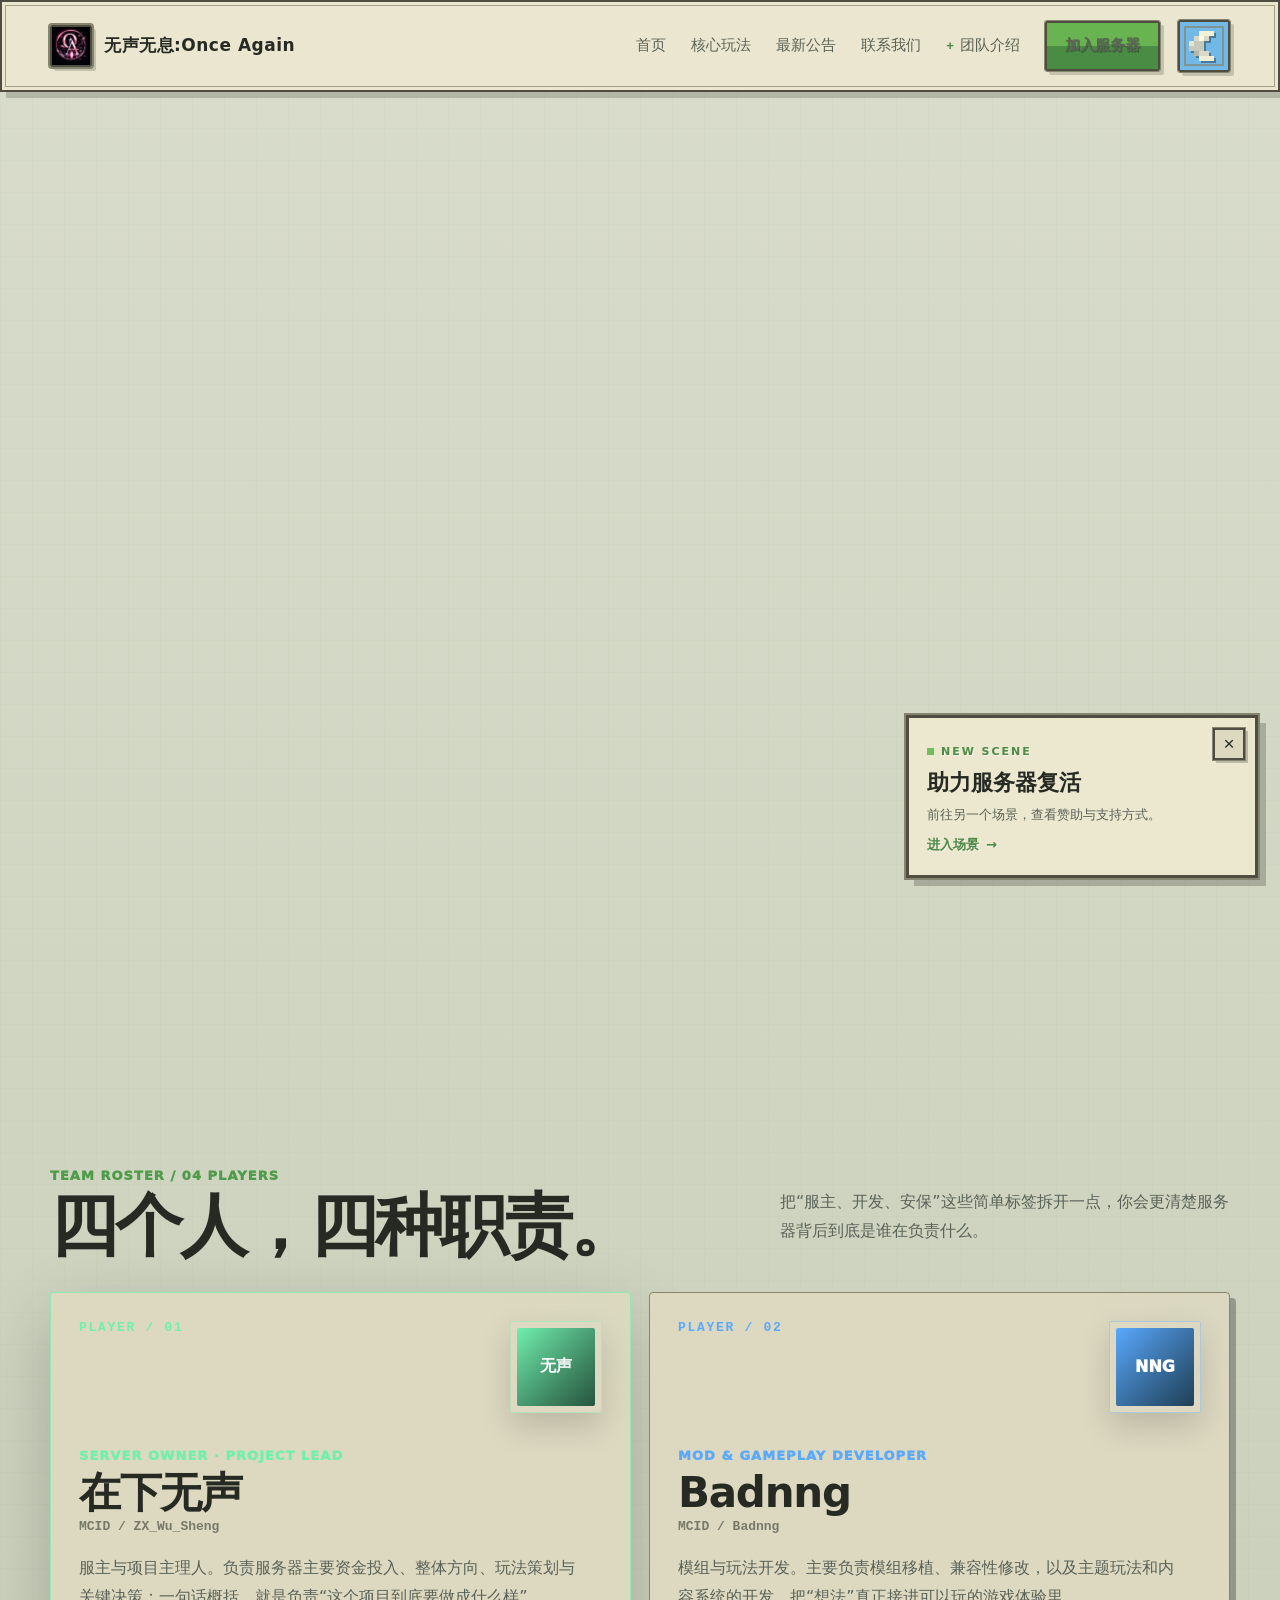
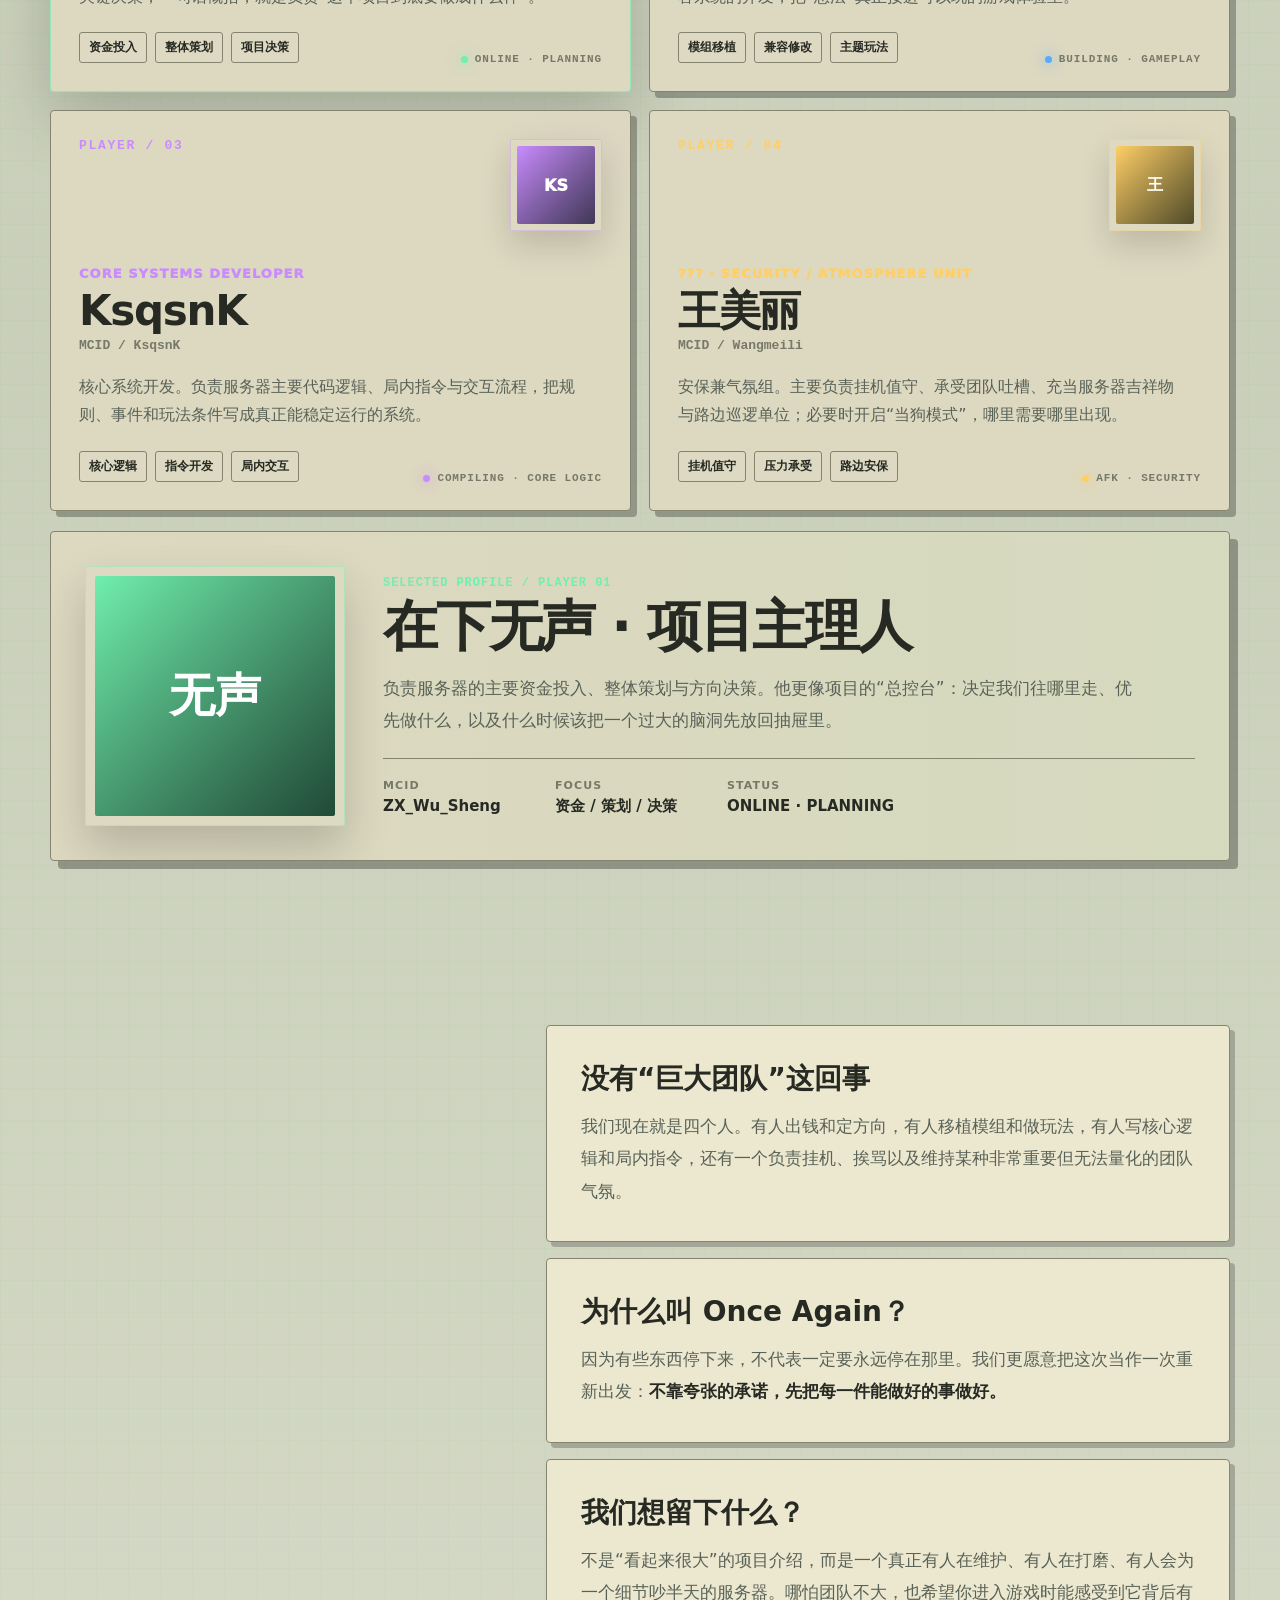
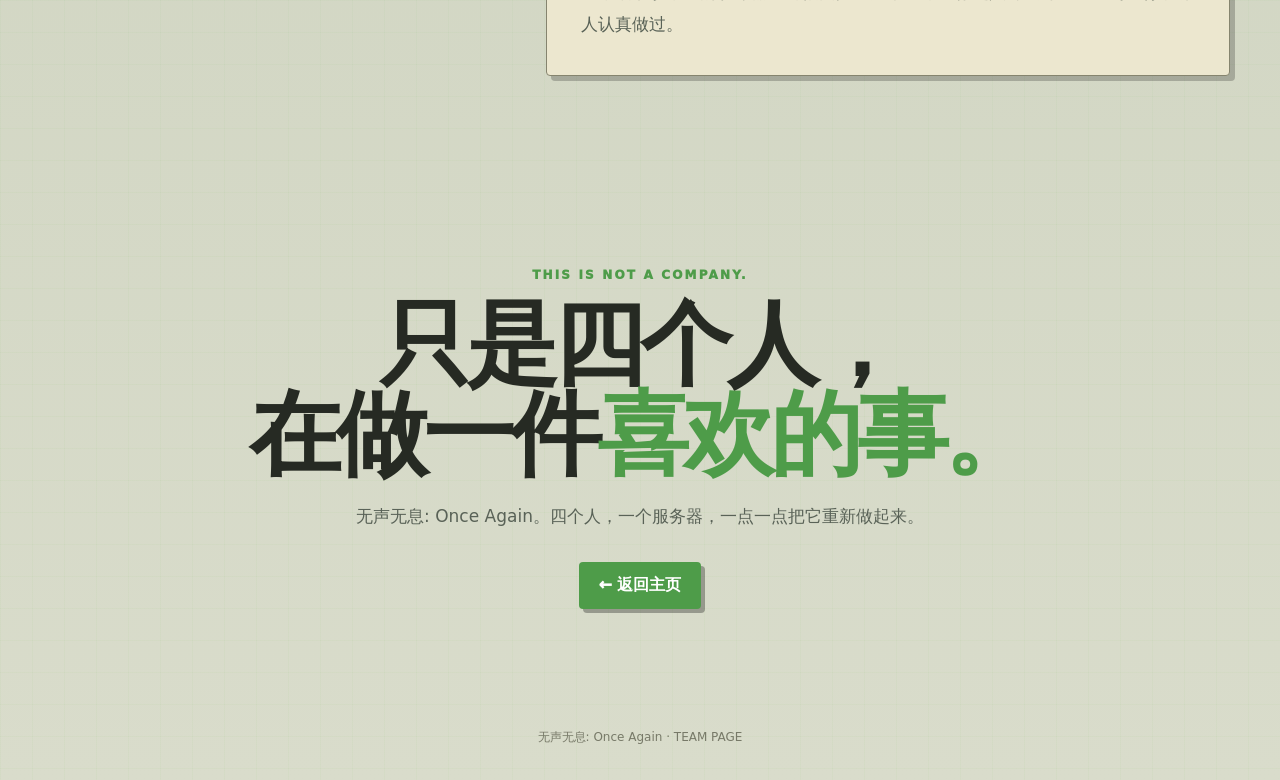
==== jieshao.html @ c3c996f0 "我去！网页2.0版本！ 我 我 五瓦我我我我我" ====
<!DOCTYPE html>
<html lang="zh-CN">
<head>
<meta charset="UTF-8">
<meta name="viewport" content="width=device-width, initial-scale=1.0">
<title>团队介绍｜无声无息:Once Again</title>
<meta name="description" content="无声无息:Once Again 团队介绍。四个人，一个服务器，再认真做一次。">
<script id="oa-theme-bootstrap">
(function () {
  try {
    const params = new URLSearchParams(location.search);
    const incoming = params.get('theme');
    const saved =
      localStorage.getItem('website-theme') ||
      localStorage.getItem('once-again-theme') ||
      localStorage.getItem('sponsor-theme');
    const preferred = window.matchMedia('(prefers-color-scheme: light)').matches ? 'light' : 'dark';
    const theme = (incoming === 'light' || incoming === 'dark') ? incoming : (saved || preferred);

    if (theme === 'light') document.documentElement.setAttribute('data-theme', 'light');
    else document.documentElement.removeAttribute('data-theme');

    if (theme === 'light' || theme === 'dark') {
      localStorage.setItem('once-again-theme', theme);
      localStorage.setItem('website-theme', theme);
      localStorage.setItem('sponsor-theme', theme);
    }
  } catch (e) {}
})();
</script>
<script id="oa-avatar-fallback">
(function(){
  const providers = [
    (id,size)=>`https://mc-heads.net/avatar/${id}/${size}`,
    (id,size)=>`https://crafthead.net/helm/${id}/${size}.png`,
    (id,size)=>`https://minotar.net/helm/${id}/${size}.png`,
    (id,size)=>`https://api.mcskin.me/head/${id}?size=${size}`,
    (id,size)=>`https://api.mcheads.org/head/${id}/${size}`,
    (id,size)=>`https://api.minecraftapi.net/v3/profile/${id}/avatar?size=${size}&overlay=true`,
    { type:'littleskin' }
  ];

  function sourceUrl(index, mcid, size){
    const provider = providers[index];
    return typeof provider === 'function' ? provider(encodeURIComponent(mcid), size) : '';
  }

  function loadLittleSkinHead(img, mcid, size, index){
    const skin = new Image();
    skin.crossOrigin = 'anonymous';
    skin.onload = function(){
      try{
        const canvas = document.createElement('canvas');
        canvas.width = size; canvas.height = size;
        const ctx = canvas.getContext('2d');
        ctx.imageSmoothingEnabled = false;
        const scale = skin.naturalWidth / 64;
        if(!scale || skin.naturalHeight < 32 * scale) throw new Error('Invalid skin size');
        ctx.drawImage(skin, 8*scale, 8*scale, 8*scale, 8*scale, 0, 0, size, size);
        ctx.drawImage(skin, 40*scale, 8*scale, 8*scale, 8*scale, 0, 0, size, size);
        img.onerror = function(){ next(img); };
        img.src = canvas.toDataURL('image/png');
      }catch(e){
        img.dataset.avatarSource = String(index);
        next(img);
      }
    };
    skin.onerror = function(){
      img.dataset.avatarSource = String(index);
      next(img);
    };
    skin.src = `https://littleskin.cn/skin/${encodeURIComponent(mcid)}.png`;
  }

  function start(img, mcid, size){
    if(!img || !mcid) return;
    img.dataset.mcid = mcid;
    img.dataset.avatarSize = String(size || 160);
    img.dataset.avatarSource = '0';
    img.style.display = 'block';
    img.src = sourceUrl(0, mcid, size || 160);
  }

  function next(img){
    if(!img) return;
    const mcid = img.dataset.mcid;
    const size = Number(img.dataset.avatarSize || 160);
    let index = Number(img.dataset.avatarSource || 0) + 1;
    if(!mcid || index >= providers.length){
      img.onerror = null;
      img.style.display = 'none';
      return;
    }
    img.dataset.avatarSource = String(index);
    const provider = providers[index];
    if(provider && provider.type === 'littleskin'){
      loadLittleSkinHead(img, mcid, size, index);
      return;
    }
    img.src = sourceUrl(index, mcid, size);
  }

  window.OAAvatarFallback = { start, next };
})();
</script>
<style>
:root{
  color-scheme:dark;
  --bg:#050908;
  --bg2:#09120f;
  --panel:rgba(13,28,23,.78);
  --panel-strong:rgba(12,27,22,.94);
  --panel-soft:rgba(255,255,255,.035);
  --text:#f5fff9;
  --muted:#a8bbb1;
  --soft:#748a7d;
  --line:rgba(255,255,255,.075);
  --primary:#70efad;
  --primary2:#32bd79;
  --accent:#ffd166;
  --shadow:0 26px 80px rgba(0,0,0,.34);
  --control:rgba(8,19,15,.72);
  --grid:rgba(112,239,173,.035);
}
html[data-theme="light"]{
  color-scheme:light;
  --bg:#f4f8f5;
  --bg2:#eaf2ed;
  --panel:rgba(255,255,255,.78);
  --panel-strong:rgba(255,255,255,.95);
  --panel-soft:rgba(19,75,43,.035);
  --text:#13241b;
  --muted:#5e7066;
  --soft:#86968d;
  --line:rgba(12,55,31,.10);
  --primary:#1ea464;
  --primary2:#137345;
  --accent:#b97700;
  --shadow:0 24px 70px rgba(33,73,48,.12);
  --control:rgba(255,255,255,.80);
  --grid:rgba(30,164,100,.045);
}
*{box-sizing:border-box}
html{background:var(--bg);scroll-behavior:smooth}
body{
  margin:0;min-height:100vh;color:var(--text);
  font-family:"Microsoft YaHei","PingFang SC",system-ui,-apple-system,BlinkMacSystemFont,"Segoe UI",sans-serif;
  background:
    radial-gradient(circle at 13% 8%,rgba(50,189,121,.16),transparent 27%),
    radial-gradient(circle at 86% 31%,rgba(112,239,173,.10),transparent 28%),
    linear-gradient(180deg,var(--bg),var(--bg2) 48%,var(--bg));
  overflow-x:hidden;
  transition:background .55s ease,color .35s ease;
}
html[data-theme="light"] body{
  background:
    radial-gradient(circle at 13% 8%,rgba(30,164,100,.11),transparent 27%),
    radial-gradient(circle at 86% 31%,rgba(255,209,102,.11),transparent 28%),
    linear-gradient(180deg,var(--bg),var(--bg2) 48%,var(--bg));
}
body::before{
  content:"";position:fixed;inset:0;pointer-events:none;z-index:-3;
  background-image:linear-gradient(var(--grid) 1px,transparent 1px),linear-gradient(90deg,var(--grid) 1px,transparent 1px);
  background-size:52px 52px;
  mask-image:linear-gradient(#000,transparent 92%);
}
a{color:inherit;text-decoration:none}
button{font:inherit}
::selection{background:rgba(112,239,173,.26)}
.container{width:min(1180px,calc(100% - 40px));margin:auto}

/* 顶部控制 */
.page-controls{
  position:fixed;top:18px;left:18px;right:18px;z-index:1000;
  display:flex;justify-content:space-between;align-items:center;pointer-events:none;
}
.control-btn{
  pointer-events:auto;min-height:48px;border:1px solid var(--line);background:var(--control);color:var(--text);
  backdrop-filter:blur(18px);-webkit-backdrop-filter:blur(18px);
  box-shadow:0 12px 34px rgba(0,0,0,.16);cursor:pointer;
  display:inline-flex;align-items:center;justify-content:center;gap:10px;
  padding:0 17px;border-radius:15px;font-weight:850;
  transition:transform .28s cubic-bezier(.2,.8,.2,1),border-color .3s,background .3s,box-shadow .3s;
}
.control-btn:hover{transform:translateY(-3px);border-color:color-mix(in srgb,var(--primary) 52%,transparent);box-shadow:0 15px 38px rgba(0,0,0,.20)}
.control-btn:active{transform:scale(.95)}
.theme-btn{width:48px;padding:0;border-radius:50%;position:relative;overflow:hidden}
.theme-btn .sun,.theme-btn .moon{position:absolute;font-size:22px;line-height:1;transition:opacity .3s ease,transform .45s cubic-bezier(.2,.8,.2,1)}
.theme-btn .sun{color:var(--oa-control-accent);opacity:1;transform:scale(1) rotate(0);text-shadow:0 0 14px color-mix(in srgb,var(--oa-control-accent) 45%,transparent)}
.theme-btn .moon{color:var(--oa-control-accent);opacity:0;transform:scale(.5) rotate(-90deg);text-shadow:none}
html[data-theme="light"] .theme-btn .sun{opacity:0;transform:scale(.5) rotate(90deg)}
html[data-theme="light"] .theme-btn .moon{opacity:1;transform:scale(1) rotate(0)}

/* 轻量粒子 */
.particles{position:fixed;inset:0;z-index:-2;pointer-events:none;overflow:hidden}
.particle{position:absolute;width:5px;height:5px;border-radius:50%;background:var(--primary);opacity:.22;box-shadow:0 0 18px color-mix(in srgb,var(--primary) 55%,transparent);animation:floatParticle var(--d) ease-in-out infinite alternate;will-change:transform}
@keyframes floatParticle{to{transform:translate3d(var(--x),var(--y),0)}}

/* Hero */
.hero{min-height:92vh;display:flex;align-items:center;padding:132px 0 78px;position:relative}
.hero-grid{display:grid;grid-template-columns:1.13fr .87fr;gap:72px;align-items:center}
.eyebrow{display:inline-flex;align-items:center;gap:10px;color:var(--primary);font-weight:950;letter-spacing:.17em;font-size:13px;text-transform:uppercase}
.eyebrow::before{content:"";width:34px;height:2px;background:var(--primary);box-shadow:0 0 12px rgba(112,239,173,.42)}
.hero h1{margin:18px 0 22px;font-size:clamp(48px,7.4vw,98px);line-height:.98;letter-spacing:-.055em;font-weight:950}
.hero h1 span{display:block;color:var(--primary)}
.hero-copy{max-width:700px;color:var(--muted);font-size:clamp(16px,1.8vw,20px);line-height:1.95}
.hero-copy strong{color:var(--text)}
.hero-metrics{display:flex;flex-wrap:wrap;gap:13px;margin-top:32px}
.metric{min-width:140px;padding:15px 17px;border:1px solid var(--line);border-radius:17px;background:var(--panel-soft);backdrop-filter:blur(10px)}
.metric b{display:block;font-size:26px;line-height:1;color:var(--text)}
.metric span{display:block;margin-top:7px;color:var(--soft);font-size:12px;font-weight:900;letter-spacing:.11em}

.team-orbit{position:relative;aspect-ratio:1/1;max-width:480px;margin:auto;display:grid;place-items:center;isolation:isolate}
.team-orbit::before,.team-orbit::after{content:"";position:absolute;border:1px solid var(--line);border-radius:50%;pointer-events:none}
.team-orbit::before{inset:8%;animation:spin 26s linear infinite}
.team-orbit::after{inset:23%;border-style:dashed;animation:spinReverse 20s linear infinite}
.orbit-glow{position:absolute;inset:25%;border-radius:50%;background:radial-gradient(circle,rgba(112,239,173,.22),transparent 68%);filter:blur(5px);animation:orbitGlowPulse 3.6s ease-in-out infinite;pointer-events:none}
.core{width:134px;height:134px;border-radius:31px;display:grid;place-items:center;text-align:center;background:var(--panel-strong);border:1px solid rgba(112,239,173,.34);box-shadow:var(--shadow),inset 0 0 34px rgba(112,239,173,.08),0 0 30px rgba(112,239,173,.10);z-index:2;transform:rotate(-4deg);transition:transform .65s cubic-bezier(.18,.9,.22,1),box-shadow .45s ease}
.core strong{display:block;color:var(--primary);font-size:25px;line-height:1.05;white-space:nowrap}
.core span{display:block;margin-top:9px;color:#ff69b4;font-size:12px;font-weight:950;letter-spacing:.13em;text-shadow:0 0 14px rgba(255,105,180,.30)}
.orbit-person{--tx:0px;--ty:0px;--rot:0deg;--delay:0s;position:absolute;left:50%;top:50%;width:88px;height:88px;border-radius:24px;background:var(--panel-strong);border:1px solid color-mix(in srgb,var(--person) 42%,var(--line));box-shadow:0 12px 35px rgba(0,0,0,.20),0 0 14px color-mix(in srgb,var(--person) 24%,transparent);padding:7px;z-index:3;cursor:pointer;transform:translate(-50%,-50%) translate(var(--tx),var(--ty)) rotate(var(--rot)) scale(.96);transition:transform 1.08s cubic-bezier(.16,.84,.22,1),border-color .35s ease,box-shadow .35s ease,filter .35s ease;will-change:transform;touch-action:manipulation}
.orbit-person::before{content:"";position:absolute;inset:-18px;border-radius:38px;background:transparent;z-index:0}
.orbit-person::after{content:"";position:absolute;inset:-7px;border-radius:29px;border:2px solid color-mix(in srgb,var(--person) 72%,transparent);box-shadow:0 0 18px color-mix(in srgb,var(--person) 70%,transparent),0 0 38px color-mix(in srgb,var(--person) 38%,transparent);opacity:.22;transition:opacity .35s ease,transform .45s ease;pointer-events:none}
.orbit-person:hover,.orbit-person:focus-visible{border-color:var(--person);box-shadow:0 16px 42px rgba(0,0,0,.25),0 0 24px color-mix(in srgb,var(--person) 72%,transparent),0 0 54px color-mix(in srgb,var(--person) 42%,transparent);filter:saturate(1.18);outline:none}
.orbit-person:hover::after,.orbit-person:focus-visible::after{opacity:.9;transform:scale(1.08)}
.orbit-person img{width:100%;height:100%;object-fit:cover;border-radius:18px;image-rendering:pixelated;position:relative;z-index:2}
.orbit-person .avatar-fallback{position:absolute;inset:7px;border-radius:18px;display:grid;place-items:center;background:linear-gradient(135deg,var(--person),color-mix(in srgb,var(--person) 34%,#07130f));color:#fff;font-weight:950;font-size:20px;z-index:1}
.op1{--person:#70efad;--tx:-42px;--ty:-35px;--rot:-8deg;--delay:-.2s}.op2{--person:#59a9ff;--tx:42px;--ty:-34px;--rot:7deg;--delay:-.9s}.op3{--person:#c98cff;--tx:40px;--ty:38px;--rot:8deg;--delay:-1.6s}.op4{--person:#ffcf66;--tx:-40px;--ty:38px;--rot:-7deg;--delay:-2.3s}
.team-orbit.is-expanded .op1{--tx:-142px;--ty:-126px;--rot:-10deg}
.team-orbit.is-expanded .op2{--tx:142px;--ty:-112px;--rot:9deg}
.team-orbit.is-expanded .op3{--tx:132px;--ty:126px;--rot:10deg}
.team-orbit.is-expanded .op4{--tx:-138px;--ty:118px;--rot:-9deg}
.team-orbit.is-expanded .core{transform:rotate(0deg) scale(1.06);box-shadow:var(--shadow),inset 0 0 38px rgba(112,239,173,.10),0 0 40px rgba(112,239,173,.18)}
.team-orbit.is-floating .orbit-person{animation:orbitMemberFloat 3.25s ease-in-out var(--delay) infinite}
.team-orbit.is-expanded .orbit-person:hover,.team-orbit.is-expanded .orbit-person:focus-visible{animation-play-state:paused;transform:translate(-50%,-50%) translate(var(--tx),var(--ty)) rotate(var(--rot)) scale(1.10)}
@keyframes orbitMemberFloat{0%,100%{transform:translate(-50%,-50%) translate(var(--tx),var(--ty)) rotate(var(--rot)) scale(1)}50%{transform:translate(-50%,-50%) translate(var(--tx),calc(var(--ty) - 11px)) rotate(calc(var(--rot) * -0.55)) scale(1.045)}}
@keyframes orbitGlowPulse{0%,100%{transform:scale(.92);opacity:.55}50%{transform:scale(1.18);opacity:1}}
@keyframes spin{to{transform:rotate(360deg)}}
@keyframes spinReverse{to{transform:rotate(-360deg)}}

/* Section */
.section{padding:82px 0}
.section-head{display:flex;justify-content:space-between;align-items:end;gap:28px;margin-bottom:30px}
.kicker{color:var(--primary);font-size:13px;letter-spacing:.15em;font-weight:950}
.section h2{margin:8px 0 0;font-size:clamp(36px,5.8vw,68px);line-height:1.04;letter-spacing:-.045em}
.section-desc{max-width:450px;color:var(--muted);line-height:1.8}

.team-grid{display:grid;grid-template-columns:repeat(2,minmax(0,1fr));gap:18px}
.member-card{
  --member:#70efad;position:relative;overflow:hidden;min-height:350px;padding:28px;border:1px solid var(--line);border-radius:28px;
  background:linear-gradient(145deg,color-mix(in srgb,var(--member) 7%,var(--panel)),var(--panel));box-shadow:0 14px 46px rgba(0,0,0,.13);
  cursor:pointer;isolation:isolate;transition:transform .38s cubic-bezier(.2,.8,.2,1),border-color .35s,box-shadow .35s,background .35s;
}
.member-card::before{content:"";position:absolute;width:220px;height:220px;right:-70px;top:-75px;border-radius:50%;background:radial-gradient(circle,color-mix(in srgb,var(--member) 22%,transparent),transparent 69%);z-index:-1;transition:transform .5s ease}
.member-card:hover{transform:translateY(-7px);border-color:color-mix(in srgb,var(--member) 45%,transparent);box-shadow:0 24px 68px rgba(0,0,0,.20)}
.member-card:hover::before{transform:scale(1.18)}
.member-card.active{border-color:color-mix(in srgb,var(--member) 65%,transparent);box-shadow:0 0 0 1px color-mix(in srgb,var(--member) 15%,transparent),0 25px 70px rgba(0,0,0,.20)}
.member-card.badnng{--member:#59a9ff}.member-card.ksq{--member:#c98cff}.member-card.wang{--member:#ffcf66}
.card-top{display:flex;justify-content:space-between;gap:20px;align-items:flex-start}
.member-number{font:900 13px/1 ui-monospace,SFMono-Regular,Consolas,monospace;color:var(--member);letter-spacing:.13em}
.head-wrap{width:92px;height:92px;border-radius:24px;padding:6px;border:1px solid color-mix(in srgb,var(--member) 35%,transparent);background:rgba(255,255,255,.035);position:relative;box-shadow:0 14px 32px rgba(0,0,0,.15)}
.head-wrap img{width:100%;height:100%;object-fit:cover;border-radius:18px;image-rendering:pixelated;position:relative;z-index:2}
.head-fallback{position:absolute;inset:6px;border-radius:18px;display:grid;place-items:center;background:linear-gradient(135deg,var(--member),color-mix(in srgb,var(--member) 30%,#07130f));color:#fff;font-weight:950}
.member-role{margin-top:35px;color:var(--member);font-size:13px;font-weight:950;letter-spacing:.13em;text-transform:uppercase}
.member-name{margin:7px 0 3px;font-size:clamp(28px,4vw,42px);line-height:1.1;letter-spacing:-.03em}
.mcid{font:750 13px/1.3 ui-monospace,SFMono-Regular,Consolas,monospace;color:var(--soft)}
.member-desc{margin:18px 0 0;color:var(--muted);line-height:1.8;max-width:510px}
.tags{display:flex;flex-wrap:wrap;gap:8px;margin-top:21px}
.tag{padding:7px 10px;border-radius:999px;border:1px solid var(--line);background:rgba(255,255,255,.025);color:var(--text);font-size:12px;font-weight:800}
.status{position:absolute;right:28px;bottom:26px;display:flex;align-items:center;gap:7px;color:var(--soft);font:800 11px/1 ui-monospace,SFMono-Regular,Consolas,monospace;letter-spacing:.08em}
.status::before{content:"";width:7px;height:7px;border-radius:50%;background:var(--member);box-shadow:0 0 14px var(--member)}

/* 选中档案 */
.profile-panel{margin-top:20px;border:1px solid var(--line);border-radius:30px;background:var(--panel-strong);box-shadow:var(--shadow);overflow:hidden;position:relative}
.profile-panel::before{content:"";position:absolute;inset:0;background:radial-gradient(circle at 80% 15%,color-mix(in srgb,var(--profile) 11%,transparent),transparent 34%);pointer-events:none}
.profile-inner{display:grid;grid-template-columns:260px 1fr;gap:38px;align-items:center;padding:34px;position:relative}
.profile-avatar{aspect-ratio:1;border-radius:28px;padding:9px;background:rgba(255,255,255,.04);border:1px solid color-mix(in srgb,var(--profile) 38%,transparent);box-shadow:0 22px 45px rgba(0,0,0,.18);position:relative}
.profile-avatar img{width:100%;height:100%;object-fit:cover;border-radius:21px;image-rendering:pixelated;position:relative;z-index:2}
.profile-avatar-fallback{position:absolute;inset:9px;border-radius:21px;display:grid;place-items:center;background:linear-gradient(135deg,var(--profile),color-mix(in srgb,var(--profile) 25%,#07130f));font-size:46px;color:#fff;font-weight:950}
.profile-label{color:var(--profile);font:900 12px/1 ui-monospace,SFMono-Regular,Consolas,monospace;letter-spacing:.15em}
.profile-title{font-size:clamp(31px,4.6vw,55px);line-height:1.04;margin:9px 0 12px;letter-spacing:-.04em}
.profile-text{color:var(--muted);font-size:17px;line-height:1.9;max-width:760px}
.profile-bottom{display:flex;flex-wrap:wrap;gap:12px 22px;margin-top:21px;padding-top:20px;border-top:1px solid var(--line)}
.profile-stat{min-width:150px}.profile-stat small{display:block;color:var(--soft);font-size:11px;font-weight:900;letter-spacing:.1em}.profile-stat b{display:block;margin-top:5px;font-size:15px}

/* Story */
.story-wrap{display:grid;grid-template-columns:.8fr 1.2fr;gap:40px;align-items:start}
.story-index{position:sticky;top:110px;padding:28px;border:1px solid var(--line);border-radius:26px;background:var(--panel);backdrop-filter:blur(12px)}
.story-index .big{font-size:clamp(62px,9vw,112px);font-weight:950;color:var(--primary);line-height:.85;letter-spacing:-.07em}
.story-index p{margin:18px 0 0;color:var(--muted);line-height:1.8}
.story-card{padding:34px;border:1px solid var(--line);border-radius:28px;background:var(--panel);box-shadow:0 16px 44px rgba(0,0,0,.10)}
.story-card + .story-card{margin-top:16px}
.story-card h3{margin:0 0 12px;font-size:28px}.story-card p{margin:0;color:var(--muted);line-height:1.9;font-size:17px}
.story-card strong{color:var(--text)}

.finale{text-align:center;padding:110px 0 120px}
.finale .micro{color:var(--primary);font-weight:950;letter-spacing:.18em;font-size:12px}
.finale h2{margin:18px auto 20px;max-width:900px;font-size:clamp(43px,7.3vw,92px);line-height:.98;letter-spacing:-.055em}
.finale h2 span{color:var(--primary)}
.finale p{max-width:650px;margin:auto;color:var(--muted);font-size:17px;line-height:1.9}
.return-home{display:inline-flex;margin-top:30px;align-items:center;gap:10px;padding:13px 20px;border-radius:14px;background:var(--primary);color:#05130c;font-weight:950;box-shadow:0 14px 32px rgba(40,180,110,.20);transition:transform .3s ease,box-shadow .3s ease}
html[data-theme="light"] .return-home{color:#fff}
.return-home:hover{transform:translateY(-4px);box-shadow:0 19px 38px rgba(40,180,110,.28)}
footer{padding:0 0 34px;text-align:center;color:var(--soft);font-size:12px}

.reveal{opacity:0;transform:translateY(24px);transition:opacity .7s ease,transform .8s cubic-bezier(.2,.8,.2,1)}
.reveal.show{opacity:1;transform:none}

@media(max-width:930px){
  .hero{min-height:auto}.hero-grid{grid-template-columns:1fr;gap:52px}.team-orbit{width:min(470px,86vw)}
  .section-head{align-items:flex-start;flex-direction:column}.team-grid{grid-template-columns:1fr}
  .profile-inner{grid-template-columns:190px 1fr}.story-wrap{grid-template-columns:1fr}.story-index{position:relative;top:auto}
}
@media(max-width:620px){
  .container{width:min(100% - 24px,1180px)}.page-controls{top:10px;left:10px;right:10px}.control-btn{min-height:43px;padding:0 13px}.back-text{display:none}.theme-btn{width:43px;padding:0}
  .hero{padding:110px 0 52px}.hero h1{font-size:clamp(46px,15vw,72px)}.hero-copy{font-size:16px}.metric{flex:1;min-width:125px}
  .team-orbit{width:min(390px,96vw)}.orbit-person{width:72px;height:72px;border-radius:19px}.orbit-person img,.orbit-person .avatar-fallback{border-radius:14px}.core{width:110px;height:110px;border-radius:26px}
  .section{padding:60px 0}.member-card{padding:22px;min-height:365px}.head-wrap{width:78px;height:78px;border-radius:20px}.member-role{margin-top:26px}.status{position:static;margin-top:20px}
  .profile-inner{grid-template-columns:1fr;padding:22px}.profile-avatar{width:170px}.story-card,.story-index{padding:24px}.finale{padding:80px 0 90px}
}

@media(max-width:620px){
  .team-orbit .op1{--tx:-108px;--ty:-94px}.team-orbit .op2{--tx:108px;--ty:-88px}.team-orbit .op3{--tx:101px;--ty:99px}.team-orbit .op4{--tx:-104px;--ty:94px}
  .team-orbit.is-floating .orbit-person{animation:orbitMemberFloat 3.2s ease-in-out var(--delay) infinite}
  .core strong{font-size:21px}.core span{font-size:10px}
}
@media(prefers-reduced-motion:reduce){
  *,*::before,*::after{animation:none!important;transition:none!important;scroll-behavior:auto!important}.reveal{opacity:1;transform:none}
}


/* ===== 三页面一致性：统一小型页面控制按钮 ===== */
:root{
  --oa-control-bg:rgba(8,19,15,.72);
  --oa-control-border:rgba(112,239,173,.20);
  --oa-control-shadow:0 12px 34px rgba(0,0,0,.16);
  --oa-control-accent:#70efad;
}
html[data-theme="light"]{
  --oa-control-bg:rgba(255,255,255,.80);
  --oa-control-border:rgba(30,164,100,.18);
  --oa-control-shadow:0 12px 34px rgba(29,67,46,.12);
  --oa-control-accent:#1ea464;
}
.control-btn{
  min-height:48px;
  border:1px solid var(--oa-control-border);
  background:var(--oa-control-bg);
  color:var(--text);
  backdrop-filter:blur(18px);
  -webkit-backdrop-filter:blur(18px);
  box-shadow:var(--oa-control-shadow);
  border-radius:15px;
  transition:transform .28s cubic-bezier(.2,.8,.2,1),border-color .3s ease,background .3s ease,box-shadow .3s ease;
}
.control-btn:hover{transform:translateY(-3px);border-color:var(--oa-control-accent);box-shadow:0 15px 38px rgba(0,0,0,.20)}
html[data-theme="light"] .control-btn:hover{box-shadow:0 15px 38px rgba(29,67,46,.14)}
.control-btn:active{transform:scale(.95)}
.theme-btn{width:48px;height:48px;min-width:48px;min-height:48px;padding:0;border-radius:50%;position:relative;overflow:hidden}
.theme-btn .sun,.theme-btn .moon{position:absolute;inset:0;display:grid;place-items:center;font-size:22px;line-height:1;transition:opacity .3s ease,transform .45s cubic-bezier(.2,.8,.2,1)}
.theme-btn .sun{color:var(--oa-control-accent);opacity:1;transform:scale(1) rotate(0);text-shadow:0 0 14px color-mix(in srgb,var(--oa-control-accent) 45%,transparent)}
.theme-btn .moon{color:var(--oa-control-accent);opacity:0;transform:scale(.5) rotate(-90deg);text-shadow:none}
html[data-theme="light"] .theme-btn .sun{opacity:0;transform:scale(.5) rotate(90deg)}
html[data-theme="light"] .theme-btn .moon{opacity:1;transform:scale(1) rotate(0)}
@media(max-width:760px){.control-btn{min-height:43px}.theme-btn{width:43px;height:43px;min-width:43px;min-height:43px}}



/* ===== 右下角赞助场景入口（与首页风格统一） ===== */
@property --scene-ring-angle {
  syntax: '<angle>';
  inherits: false;
  initial-value: 0deg;
}
.scene-teaser{
  --scene-ring-angle:0deg;
  --scene-teaser-bg:rgba(7,20,15,.92);
  --scene-teaser-text:#f5fff9;
  --scene-teaser-muted:#a8bbb1;
  --scene-teaser-line:rgba(255,255,255,.08);
  position:fixed;
  right:22px;
  bottom:22px;
  z-index:920;
  width:min(334px,calc(100vw - 28px));
  padding:2px;
  border-radius:26px;
  background:conic-gradient(from var(--scene-ring-angle),#ff42c7,#8d63ff,#4ca7ff,#42e8d8,#70efad,#ffe266,#ff42c7);
  box-shadow:0 18px 54px rgba(0,0,0,.28),0 0 20px rgba(112,239,173,.12);
  animation:sceneRingOrbit 12s linear infinite,sceneTeaserBreath 5.2s ease-in-out infinite,sceneTeaserEnter .7s cubic-bezier(.2,.8,.2,1) both;
  isolation:isolate;
  transform-origin:100% 100%;
}
.scene-teaser::before{
  content:"";
  position:absolute;
  inset:-8px;
  z-index:-1;
  border-radius:32px;
  background:conic-gradient(from var(--scene-ring-angle),rgba(255,66,199,.72),rgba(141,99,255,.68),rgba(76,167,255,.64),rgba(66,232,216,.58),rgba(112,239,173,.62),rgba(255,226,102,.60),rgba(255,66,199,.72));
  filter:blur(16px);
  opacity:.38;
  pointer-events:none;
}
.scene-teaser::after{
  content:"";
  position:absolute;
  inset:2px;
  z-index:0;
  border-radius:24px;
  background:var(--scene-teaser-bg);
  border:1px solid var(--scene-teaser-line);
  backdrop-filter:blur(20px) saturate(125%);
  -webkit-backdrop-filter:blur(20px) saturate(125%);
  box-shadow:inset 0 1px 0 rgba(255,255,255,.05);
}
.scene-teaser-main{
  position:relative;
  z-index:1;
  display:block;
  min-height:164px;
  padding:24px 58px 22px 24px;
  border-radius:24px;
  color:var(--scene-teaser-text);
  cursor:pointer;
  overflow:hidden;
}
.scene-teaser-main::before{
  content:"";
  position:absolute;
  width:150px;
  height:150px;
  left:-75px;
  bottom:-95px;
  border-radius:50%;
  background:radial-gradient(circle,rgba(112,239,173,.18),transparent 67%);
  pointer-events:none;
}
.scene-teaser-kicker{
  color:#ff5bab;
  font-size:12px;
  line-height:1;
  font-weight:950;
  letter-spacing:.16em;
}
.scene-teaser-title{
  margin:12px 0 7px;
  color:var(--scene-teaser-text);
  font-size:25px;
  line-height:1.15;
  letter-spacing:-.025em;
  font-weight:950;
}
.scene-teaser-copy{
  margin:0;
  color:var(--scene-teaser-muted);
  font-size:13px;
  line-height:1.7;
}
.scene-teaser-action{
  display:inline-flex;
  align-items:center;
  gap:7px;
  margin-top:14px;
  color:var(--primary);
  font-size:13px;
  font-weight:950;
  transition:transform .28s cubic-bezier(.2,.8,.2,1),color .25s ease;
}
.scene-teaser-main:hover .scene-teaser-action{transform:translateX(4px)}
.scene-teaser-close{
  position:absolute;
  top:14px;
  right:14px;
  z-index:4;
  width:38px;
  height:38px;
  display:grid;
  place-items:center;
  padding:0;
  border:1px solid var(--scene-teaser-line);
  border-radius:50%;
  background:color-mix(in srgb,var(--scene-teaser-bg) 88%,white 12%);
  color:var(--scene-teaser-text);
  box-shadow:0 8px 22px rgba(0,0,0,.22);
  cursor:pointer;
  font-size:20px;
  line-height:1;
  transition:transform .25s cubic-bezier(.2,.8,.2,1),background .25s ease,border-color .25s ease;
}
.scene-teaser-close:hover{
  transform:rotate(90deg) scale(1.06);
  border-color:color-mix(in srgb,var(--primary) 48%,transparent);
  background:color-mix(in srgb,var(--scene-teaser-bg) 78%,var(--primary) 22%);
}
.scene-teaser-close:active{transform:rotate(90deg) scale(.92)}
.scene-teaser:hover{
  box-shadow:0 22px 64px rgba(0,0,0,.32),0 0 28px color-mix(in srgb,var(--primary) 20%,transparent);
}
.scene-teaser.closing{
  animation:none;
  opacity:0;
  transform:translateY(16px) scale(.96);
  transition:opacity .26s ease,transform .3s cubic-bezier(.4,0,1,1);
  pointer-events:none;
}
html[data-theme="light"] .scene-teaser{
  --scene-teaser-bg:rgba(251,254,252,.93);
  --scene-teaser-text:#13241b;
  --scene-teaser-muted:#607168;
  --scene-teaser-line:rgba(19,74,42,.10);
  box-shadow:0 18px 48px rgba(33,73,48,.15),0 0 18px rgba(30,164,100,.08);
}
html[data-theme="light"] .scene-teaser::before{opacity:.26}
html[data-theme="light"] .scene-teaser-close{box-shadow:0 7px 18px rgba(42,78,55,.14)}
@keyframes sceneRingOrbit{to{--scene-ring-angle:360deg}}
@keyframes sceneTeaserBreath{
  0%,100%{filter:brightness(.96)}
  50%{filter:brightness(1.06)}
}
@keyframes sceneTeaserEnter{
  from{opacity:0;transform:translateY(22px) scale(.96)}
  to{opacity:1;transform:none}
}
@media(max-width:620px){
  .scene-teaser{right:12px;bottom:12px;width:min(316px,calc(100vw - 24px));border-radius:23px}
  .scene-teaser::after{border-radius:21px}
  .scene-teaser-main{min-height:150px;padding:21px 54px 19px 20px;border-radius:21px}
  .scene-teaser-title{font-size:22px}
  .scene-teaser-close{top:12px;right:12px;width:36px;height:36px}
}
@media(prefers-reduced-motion:reduce){
  .scene-teaser,.scene-teaser::before{animation:none!important}
  .scene-teaser-main:hover .scene-teaser-action{transform:none}
}

/* Minecraft roster treatment: square surfaces, layered borders, and short stepped motion. */
.control-btn{border-radius:4px;backdrop-filter:none;-webkit-backdrop-filter:none;box-shadow:4px 4px 0 rgba(0,0,0,.28)}
.theme-btn{border-radius:4px}
.metric{border-radius:3px;backdrop-filter:none;-webkit-backdrop-filter:none;box-shadow:3px 3px 0 rgba(0,0,0,.22)}
.team-orbit.player-list-panel{display:block;aspect-ratio:auto;width:100%;max-width:560px;margin:auto;padding:0;border:2px solid var(--primary2);border-radius:2px;outline:1px solid var(--line);background:var(--panel);box-shadow:7px 7px 0 rgba(0,0,0,.30);isolation:auto;overflow:hidden}
.team-orbit.player-list-panel::before,.team-orbit.player-list-panel::after,.orbit-glow,.core{display:none}
.player-list-head{display:flex;width:100%;align-items:center;gap:9px;padding:14px 16px 12px;border-bottom:2px solid var(--line);background:var(--panel-strong);font:900 17px/1 ui-monospace,SFMono-Regular,Consolas,monospace}
.server-dot{width:11px;height:11px;background:var(--primary);border:2px solid color-mix(in srgb,var(--primary) 45%,#000);box-shadow:2px 2px 0 rgba(0,0,0,.3)}
.player-count{display:flex;align-items:center;margin-left:auto;color:var(--soft);font-size:11px}
.player-count::before{content:"";width:4px;height:4px;margin-right:18px;background:var(--primary);box-shadow:5px -3px 0 var(--primary),10px -6px 0 var(--primary),15px -9px 0 var(--primary)}
.player-list-motd{width:100%;padding:9px 16px 10px;border-bottom:1px solid var(--line);background:color-mix(in srgb,var(--panel) 82%,var(--panel-strong));color:var(--muted);font:700 12px/1.4 ui-monospace,SFMono-Regular,Consolas,monospace}
.player-list-rows{display:grid;width:100%;grid-template-columns:repeat(2,minmax(0,1fr));gap:1px;background:var(--line)}
.team-orbit .orbit-person{position:relative;left:auto;top:auto;width:auto;height:84px;display:grid;grid-template-columns:52px minmax(0,1fr);align-items:center;gap:10px;padding:10px 11px;border:0;border-radius:0;background:var(--control);box-shadow:none;transform:none;transition:background .12s steps(2),box-shadow .12s steps(2);animation:none!important;overflow:hidden}
.team-orbit .orbit-person::before{content:"";display:block;position:absolute;inset:0 auto 0 0;width:3px;border-radius:0;background:var(--person);z-index:4;pointer-events:none}
.team-orbit .orbit-person::after{display:none}
.team-orbit .orbit-person:hover,.team-orbit .orbit-person:focus-visible{transform:none;border-color:transparent;background:color-mix(in srgb,var(--control) 86%,var(--person));box-shadow:inset 0 0 0 2px color-mix(in srgb,var(--person) 72%,transparent);filter:none;outline:none}
.team-orbit .orbit-person.is-selected{background:color-mix(in srgb,var(--control) 78%,var(--person));box-shadow:inset 0 0 0 2px var(--person)}
.team-orbit .orbit-person img,.team-orbit .orbit-person .avatar-fallback{position:relative;inset:auto;grid-column:1;grid-row:1;width:52px;height:52px;border-radius:1px;object-fit:cover;padding:0}
.team-orbit .orbit-person img{z-index:2}.team-orbit .orbit-person .avatar-fallback{z-index:1;display:grid;place-items:center;background:var(--person);font-size:13px}
.player-info{grid-column:2;grid-row:1;align-self:center;display:grid;gap:5px;min-width:0;padding-right:38px}.player-info b{overflow:hidden;font-size:15px;line-height:1.1;white-space:nowrap;text-overflow:ellipsis}.player-info small{display:grid;gap:3px;color:var(--soft);font:700 10px/1.15 ui-monospace,SFMono-Regular,Consolas,monospace;white-space:nowrap}.player-info small span{overflow:hidden;text-overflow:ellipsis}.player-role{color:var(--muted)}
.player-status{position:absolute;top:12px;right:10px;display:flex;align-items:center;gap:4px;color:var(--primary);font:900 9px/1 ui-monospace,SFMono-Regular,Consolas,monospace}.player-status::before{content:"";width:6px;height:6px;background:currentColor;box-shadow:1px 1px 0 rgba(0,0,0,.28)}.op4 .player-status{color:#c59628}
.member-card{border-radius:4px;background:var(--panel-strong);box-shadow:6px 6px 0 rgba(0,0,0,.28)}
.member-card::before{border-radius:0;opacity:.12}
.member-card:hover{transform:translate(-3px,-3px);box-shadow:9px 9px 0 rgba(0,0,0,.30)}
.head-wrap,.head-wrap img,.head-fallback{border-radius:2px}
.tag{border-radius:3px;padding:6px 9px}
.profile-panel{border-radius:4px;box-shadow:8px 8px 0 rgba(0,0,0,.3)}
.profile-panel::before{background:linear-gradient(90deg,transparent,color-mix(in srgb,var(--profile) 7%,transparent));}
.profile-avatar,.profile-avatar img,.profile-avatar-fallback{border-radius:2px}
.story-index,.story-card{border-radius:4px;box-shadow:5px 5px 0 rgba(0,0,0,.22);backdrop-filter:none;-webkit-backdrop-filter:none}
.return-home{border-radius:4px;box-shadow:4px 4px 0 rgba(0,0,0,.3)}
.return-home:hover{transform:translate(-2px,-2px);box-shadow:6px 6px 0 rgba(0,0,0,.32)}
.eyebrow,.kicker,.member-role,.profile-label{letter-spacing:.08em}
body,html[data-theme="light"] body{background:linear-gradient(180deg,var(--bg),var(--bg2) 48%,var(--bg))}
.particle{border-radius:0;box-shadow:none;animation:pixelParticle 2.8s steps(2,end) infinite alternate}
@keyframes pixelParticle{to{transform:translate3d(var(--x),var(--y),0);opacity:.42}}
.scene-teaser{border-radius:4px;box-shadow:6px 6px 0 rgba(0,0,0,.32);animation:sceneTeaserEnter .7s steps(2,end) both}
.scene-teaser::after,.scene-teaser-main,.scene-teaser-close{border-radius:2px}
.scene-teaser::before{display:none}
/* Match the homepage Minecraft palette and grid. */
:root{--bg:#07100b;--bg2:#0c1710;--panel:#142018;--panel-strong:#1b2b1f;--line:#3b5842;--primary:#70b957;--primary2:#39763d;--text:#f5f2e8;--muted:#b7c3b9;--soft:#879487;--shadow:6px 6px 0 rgba(0,0,0,.52)}
html[data-theme="light"]{--bg:#d9dccb;--bg2:#c9cfba;--panel:#ece7cf;--panel-strong:#ddd8c0;--line:#85846e;--primary:#4e9c49;--primary2:#2f6e36;--text:#262a23;--muted:#596257;--soft:#777968;--shadow:6px 6px 0 rgba(73,75,63,.30)}
body,html[data-theme="light"] body{background-color:var(--bg);background-image:linear-gradient(rgba(112,185,87,.045) 1px,transparent 1px),linear-gradient(90deg,rgba(112,185,87,.045) 1px,transparent 1px),linear-gradient(180deg,var(--bg),var(--bg2) 48%,var(--bg));background-size:32px 32px,32px 32px,auto}
.team-orbit.player-list-panel .orbit-person,.team-orbit.player-list-panel .orbit-person:hover,.team-orbit.player-list-panel .orbit-person:focus-visible{animation:none!important;transform:none!important}
@media(max-width:620px){.team-orbit.player-list-panel{width:100%;max-width:430px}.player-list-rows{grid-template-columns:1fr}.team-orbit .orbit-person{height:68px;grid-template-columns:46px minmax(0,1fr);padding:9px 11px}.team-orbit .orbit-person img,.team-orbit .orbit-person .avatar-fallback{width:46px;height:46px}.player-info b{font-size:14px}.player-info small{display:flex;gap:7px;font-size:9px}.player-role::before{content:"· "}.player-list-head{padding:13px 14px}.player-list-motd{padding-left:14px;padding-right:14px}}

/* Shared homepage navigation treatment. */
.site-navbar{position:fixed;top:0;left:0;width:100%;z-index:1000;background:color-mix(in srgb,var(--panel) 97%,transparent);border:2px solid #050806;outline:0;box-shadow:6px 6px 0 rgba(73,75,63,.26);overflow:visible;transition:top .42s cubic-bezier(.22,1,.36,1),width .42s cubic-bezier(.22,1,.36,1),border-radius .42s cubic-bezier(.22,1,.36,1),box-shadow .32s ease,background-color .32s ease}
.site-navbar::before{content:"";position:absolute;inset:3px;border:1px solid color-mix(in srgb,var(--line) 72%,transparent);pointer-events:none}
.site-nav-inner{width:min(1180px,calc(100% - 40px));min-height:88px;margin:auto;display:flex;align-items:center;justify-content:space-between;gap:28px;transition:min-height .42s cubic-bezier(.22,1,.36,1),gap .42s ease}
.site-brand{display:flex;align-items:center;gap:12px;color:var(--text);font-weight:900;letter-spacing:.5px;white-space:nowrap}
.site-brand-image{width:42px;height:42px;object-fit:cover;object-position:left center;image-rendering:pixelated;border-radius:2px;border:2px solid #050806;outline:2px solid var(--line);box-shadow:4px 4px 0 rgba(0,0,0,.46);transition:transform .42s cubic-bezier(.22,1,.36,1),width .42s ease,height .42s ease}
.site-brand:hover .site-brand-image{transform:translate(-1px,-1px) rotate(-5deg) scale(1.06)}
.site-nav-links{display:flex;align-items:center;gap:25px;flex:1;justify-content:flex-end;color:var(--muted);font-size:15px;transition:gap .42s ease,padding .42s ease}
.site-nav-links a{position:relative;transition:color .25s ease,transform .25s ease;white-space:nowrap}
.site-nav-links a:not(.site-nav-join)::after{content:"";position:absolute;left:50%;bottom:-8px;width:100%;height:3px;background:var(--primary);transform:translateX(-50%) scaleX(0);transition:transform .28s ease}
.site-nav-links a:hover,.site-nav-links a.is-active{color:var(--primary);transform:translateY(-1px)}
.site-nav-links a.is-active:not(.site-nav-join)::before{content:"+";display:inline-block;margin-right:6px;color:var(--primary);font:900 13px/1 ui-monospace,SFMono-Regular,Consolas,monospace}
.site-nav-links a:hover::after,.site-nav-links a.is-active::after{transform:translateX(-50%) scaleX(1)}
.site-nav-join{padding:10px 18px!important;border:2px solid #050806;background:linear-gradient(#68b450 0 50%,#4a8c43 50% 100%);color:#fff!important;font-weight:900;box-shadow:4px 4px 0 rgba(0,0,0,.46);transition:transform .25s ease,box-shadow .25s ease,background-color .25s ease}
.site-nav-join:hover{transform:translate(-2px,-3px);box-shadow:6px 6px 0 rgba(0,0,0,.52)}
.site-theme-toggle{width:52px;height:52px;flex:0 0 52px;position:relative;display:grid;place-items:center;border:2px solid #050806;outline:1px solid var(--line);background:#172b49;color:var(--text);box-shadow:4px 4px 0 rgba(73,75,63,.30);cursor:pointer;overflow:hidden;transition:transform .35s ease,background-color .35s ease,border-color .35s ease,box-shadow .35s ease}
html[data-theme="light"] .site-theme-toggle{background:#73b9e8}
.theme-icon{position:absolute;font-size:25px;line-height:1;transition:opacity .2s steps(2),transform .2s steps(2)}
.theme-icon svg{width:40px;height:40px;display:block;image-rendering:pixelated;filter:drop-shadow(2px 2px 0 rgba(0,0,0,.34))}
.theme-icon-sun{color:#f4d968}.theme-icon-moon{color:#d8d9c7;opacity:0;transform:scale(.65)}
html[data-theme="light"] .theme-icon-sun{opacity:0;transform:scale(.65)}
html[data-theme="light"] .theme-icon-moon{opacity:1;transform:scale(1)}
.site-theme-toggle:hover{transform:translate(-1px,-1px);box-shadow:5px 5px 0 rgba(45,48,39,.38)}
.site-theme-toggle:active{transform:translate(2px,2px);box-shadow:2px 2px 0 rgba(45,48,39,.35)}
.site-menu-toggle{display:none;width:44px;height:44px;padding:8px;border:2px solid #050806;outline:1px solid var(--line);background:var(--panel-strong);box-shadow:4px 4px 0 rgba(0,0,0,.35);cursor:pointer}
.site-menu-toggle span{display:block;height:3px;margin:4px 0;background:var(--text)}
.site-navbar.scrolled{top:12px;left:50%;width:min(980px,calc(100% - 28px));border-radius:3px;box-shadow:7px 7px 0 rgba(45,48,39,.34);transform:translateX(-50%)}
.site-navbar.scrolled .site-nav-inner{min-height:62px;gap:18px}
.site-navbar.scrolled .site-brand-image{transform:scale(.82);transform-origin:left center}
.site-navbar.scrolled .site-nav-links{gap:12px}
/* Match the homepage scene teaser treatment. */
.scene-teaser{right:22px;bottom:22px;width:min(352px,calc(100vw - 28px));padding:2px;border:0;border-radius:22px;background:conic-gradient(from var(--scene-ring-angle),#ff62ad,#a776ff,#5e8cff,#46e4ff,#62f2bf,#ffe46b,#ff8b78,#ff62ad);box-shadow:0 0 18px rgba(92,168,255,.28),0 0 32px rgba(255,91,174,.18),0 18px 52px rgba(0,0,0,.3);animation:sceneRingOrbit 10s linear infinite,sceneTeaserBreath 4.8s ease-in-out infinite,sceneTeaserEnter .7s steps(2,end) both}
.scene-teaser::before{display:block;inset:-8px;border-radius:28px;background:conic-gradient(from var(--scene-ring-angle),rgba(255,98,173,.46),rgba(129,112,255,.42),rgba(70,228,255,.4),rgba(98,242,191,.36),rgba(255,228,107,.34),rgba(255,98,173,.46));filter:blur(16px);opacity:.5}
.scene-teaser-main{min-height:132px;padding:18px 48px 18px 18px;border-radius:20px;background:linear-gradient(135deg,rgba(255,255,255,.055),transparent 48%),var(--scene-teaser-bg);backdrop-filter:blur(20px) saturate(135%);-webkit-backdrop-filter:blur(20px) saturate(135%)}
.scene-teaser-close{border-radius:2px;box-shadow:0 7px 18px rgba(0,0,0,.14)}
@media(max-width:620px){.scene-teaser{right:12px;bottom:12px;width:min(316px,calc(100vw - 24px));border-radius:22px}.scene-teaser-main{min-height:150px;padding:21px 54px 19px 20px;border-radius:20px}}
@media(max-width:950px){.site-navbar{top:0;left:0;width:100%;transform:none}.site-navbar.scrolled{top:8px;left:50%;width:calc(100% - 20px);transform:translateX(-50%);border-radius:3px}.site-nav-inner,.site-navbar.scrolled .site-nav-inner{min-height:72px}.site-brand-image,.site-navbar.scrolled .site-brand-image{transform:none}.site-menu-toggle{display:block;order:2}.site-theme-toggle{order:3}.site-nav-links{position:absolute;top:92px;left:10px;right:10px;display:none;flex-direction:column;align-items:stretch;gap:0;padding:8px;background:var(--panel-strong);border:2px solid #050806;box-shadow:6px 6px 0 rgba(73,75,63,.28)}.site-nav-links.is-open{display:flex}.site-nav-links a{padding:13px 12px}.site-nav-links a:not(.site-nav-join)::after{bottom:5px;left:12px;right:auto;width:calc(100% - 24px);transform:scaleX(0)}.site-nav-links a:hover::after,.site-nav-links a.is-active::after{transform:scaleX(1)}.site-navbar.scrolled .site-nav-links{gap:0}.site-navbar.scrolled .site-nav-links{top:78px}}
@media(max-width:600px){.site-nav-inner,.site-navbar.scrolled .site-nav-inner{min-height:64px}.site-nav-links{top:84px}.site-navbar.scrolled .site-nav-links{top:78px}.site-brand-image{width:38px;height:38px}.site-brand span{font-size:14px}.site-theme-toggle{width:48px;height:48px;flex-basis:48px}.theme-icon svg{width:36px;height:36px}}



/* 新服务器 Title：团队页品牌识别 */
.oa-team-title-image{
  display:block;
  width:min(100%,520px);
  height:auto;
  margin:0 0 22px;
  object-fit:contain;
  filter:drop-shadow(0 15px 28px rgba(0,0,0,.20));
  transform:translateZ(0);
}
@media(max-width:720px){
  .oa-team-title-image{width:min(100%,470px);margin-bottom:18px}
}

/* Exact homepage navbar selectors and motion. */
.navbar{position:fixed;top:0;left:0;width:100%;z-index:1000;background:color-mix(in srgb,var(--panel) 97%,transparent);border:2px solid #050806;box-shadow:6px 6px 0 rgba(73,75,63,.26);overflow:visible;transform:translateX(0);transition:top .42s cubic-bezier(.22,1,.36,1),width .42s cubic-bezier(.22,1,.36,1),border-radius .42s cubic-bezier(.22,1,.36,1),box-shadow .32s ease}
.navbar::before{content:"";position:absolute;inset:3px;border:1px solid color-mix(in srgb,var(--line) 72%,transparent);pointer-events:none}
.nav-inner{min-height:88px;display:flex;align-items:center;justify-content:space-between;gap:28px;transition:min-height .42s cubic-bezier(.22,1,.36,1),gap .42s ease}
.logo{display:flex;align-items:center;gap:12px;font-weight:900;letter-spacing:.5px}.logo-icon{position:relative;width:42px;height:42px;display:grid;place-items:center;overflow:hidden;border-radius:2px;background:var(--primary);box-shadow:4px 4px 0 rgba(0,0,0,.46);transition:transform .35s ease,box-shadow .35s ease}.logo-icon img{width:100%;height:100%;object-fit:cover;image-rendering:auto}.logo:hover .logo-icon{transform:rotate(-5deg) scale(1.06);box-shadow:5px 5px 0 rgba(0,0,0,.5)}.logo-name{font-size:17px;color:var(--text)}
.nav-right{display:flex;align-items:center;gap:18px}.nav-links{display:flex;align-items:center;gap:25px;color:var(--muted);font-size:15px}.nav-links a{position:relative;transition:color .25s ease,transform .25s ease}.nav-links a:not(.nav-button)::after{content:"";position:absolute;left:50%;bottom:-8px;width:100%;height:3px;background:var(--primary);transform:translateX(-50%) scaleX(0);transition:transform .28s ease}.nav-links a:not(.nav-button):hover,.nav-links a.nav-team-link{color:var(--primary)}.nav-links a:not(.nav-button):hover{transform:translateY(-1px)}.nav-links a:not(.nav-button):hover::after,.nav-links a.nav-team-link::after{transform:translateX(-50%) scaleX(1)}.nav-team-link::before{content:"+";display:inline-block;margin-right:6px;color:var(--primary);font:900 13px/1 ui-monospace,SFMono-Regular,Consolas,monospace}.nav-button{padding:10px 18px;border:2px solid #050806;background:linear-gradient(#68b450 0 50%,#4a8c43 50% 100%);color:#fff;font-weight:900;box-shadow:4px 4px 0 rgba(0,0,0,.46);transition:transform .25s ease,box-shadow .25s ease}.nav-button:hover{transform:translate(-2px,-3px);box-shadow:6px 6px 0 rgba(0,0,0,.52)}
.theme-toggle{position:relative;width:52px;height:52px;flex-shrink:0;display:grid;place-items:center;overflow:hidden;border:2px solid #050806;border-radius:2px;background:#172b49;color:var(--text);cursor:pointer;box-shadow:4px 4px 0 rgba(73,75,63,.3);transition:transform .35s ease,background-color .35s ease,border-color .35s ease,box-shadow .35s ease}.theme-toggle::before{content:"";position:absolute;inset:4px;border:2px solid color-mix(in srgb,var(--line) 70%,transparent);pointer-events:none}.theme-toggle:hover{transform:translate(-1px,-1px);box-shadow:5px 5px 0 rgba(45,48,39,.38)}.theme-toggle:active{transform:translate(2px,2px);box-shadow:2px 2px 0 rgba(45,48,39,.35)}html[data-theme="light"] .theme-toggle{background:#73b9e8}.oa-theme-glyph{position:absolute;inset:0;display:grid;place-items:center;color:inherit;text-shadow:none;filter:none;transition:opacity .18s steps(2,end)!important}.mc-sky-svg{width:40px;height:40px;display:block;overflow:visible;image-rendering:pixelated;filter:drop-shadow(2px 2px 0 rgba(0,0,0,.34))}.oa-theme-sun{opacity:1}.oa-theme-moon{opacity:0;color:#73b9e8!important}html[data-theme="light"] .oa-theme-sun{opacity:0}html[data-theme="light"] .oa-theme-moon{opacity:1}
.menu-button{display:none;width:46px;height:46px;border:2px solid #050806;background:var(--panel-strong);color:var(--text);box-shadow:4px 4px 0 rgba(0,0,0,.35);font-size:22px;cursor:pointer}
.navbar.scrolled{top:12px;left:50%;width:min(980px,calc(100% - 28px));transform:translateX(-50%);border-radius:3px;box-shadow:7px 7px 0 rgba(45,48,39,.34)}.navbar.scrolled .nav-inner{min-height:62px;gap:18px}.navbar.scrolled .logo-icon{transform:scale(.82);transform-origin:left center}.navbar.scrolled .nav-links{gap:12px}
@media(max-width:950px){.navbar{top:0;left:50%;width:100%;transform:translateX(-50%)}.navbar.scrolled{top:8px;width:calc(100% - 20px)}.nav-inner,.navbar.scrolled .nav-inner{min-height:72px}.navbar.scrolled .logo-icon{transform:none}.menu-button{display:block}.nav-links{position:absolute;top:92px;left:10px;right:10px;display:none;flex-direction:column;align-items:stretch;gap:0;padding:8px;background:var(--panel-strong);border:2px solid #050806;box-shadow:6px 6px 0 rgba(73,75,63,.28)}.nav-links.open{display:flex}.nav-links a{padding:13px 12px}.nav-links a:not(.nav-button)::after{bottom:5px;left:12px;right:auto;width:calc(100% - 24px);transform:scaleX(0)}.nav-links a.nav-team-link::after,.nav-links a:hover::after{transform:scaleX(1)}.nav-right{gap:10px}}@media(max-width:600px){.nav-inner,.navbar.scrolled .nav-inner{min-height:64px}.nav-links{top:84px}.navbar.scrolled .nav-links{top:78px}.theme-toggle{width:48px;height:48px}.theme-icon svg{width:36px;height:36px}}

@property --oa-teaser-angle{syntax:"<angle>";inherits:false;initial-value:0deg}
.oa-scene-teaser{--oa-teaser-angle:0deg;position:fixed;right:22px;bottom:22px;z-index:3400;width:min(352px,calc(100vw - 28px));padding:2px;border-radius:22px;background:conic-gradient(from var(--oa-teaser-angle),#ff62ad,#a776ff,#5e8cff,#46e4ff,#62f2bf,#ffe46b,#ff8b78,#ff62ad);box-shadow:0 0 18px rgba(92,168,255,.28),0 0 32px rgba(255,91,174,.18),0 18px 52px rgba(0,0,0,.3);animation:oaTeaserOrbit 10s linear infinite,oaTeaserBreathe 4.8s ease-in-out infinite;cursor:pointer;isolation:isolate;transform:translateZ(0);transition:transform .34s cubic-bezier(.2,.8,.2,1)}
.oa-scene-teaser:hover{transform:translateY(-5px) scale(1.012)}.oa-scene-teaser::before{content:"";position:absolute;inset:-8px;z-index:-1;border-radius:28px;background:conic-gradient(from var(--oa-teaser-angle),rgba(255,98,173,.46),rgba(129,112,255,.42),rgba(70,228,255,.4),rgba(98,242,191,.36),rgba(255,228,107,.34),rgba(255,98,173,.46));filter:blur(16px);opacity:.5;pointer-events:none}
.oa-scene-teaser-inner{position:relative;display:block;min-height:132px;padding:18px 48px 18px 18px;border-radius:20px;overflow:hidden;background:linear-gradient(135deg,rgba(255,255,255,.055),transparent 48%),var(--panel-strong);backdrop-filter:blur(20px) saturate(135%);-webkit-backdrop-filter:blur(20px) saturate(135%);color:var(--text)}.oa-scene-teaser-inner::after{content:"";position:absolute;width:150px;height:150px;right:-78px;bottom:-88px;border-radius:50%;background:radial-gradient(circle,rgba(112,239,173,.18),transparent 68%);pointer-events:none}
.oa-scene-kicker{display:inline-flex;align-items:center;gap:7px;color:#ff72b4;font-size:11px;font-weight:900;letter-spacing:.18em;text-transform:uppercase}.oa-scene-kicker-dot{width:7px;height:7px;border-radius:50%;background:#65efac;box-shadow:0 0 12px rgba(101,239,172,.55);animation:oaTeaserDot 2.6s ease-in-out infinite}.oa-scene-title{display:block;margin-top:7px;color:var(--text);font-size:22px;line-height:1.2;font-weight:950;letter-spacing:-.02em}.oa-scene-desc{display:block;margin-top:8px;max-width:245px;color:var(--muted);font-size:13px;line-height:1.65}.oa-scene-enter{display:inline-flex;align-items:center;gap:7px;margin-top:11px;color:var(--primary);font-size:13px;font-weight:900;transition:transform .25s ease}.oa-scene-teaser:hover .oa-scene-enter{transform:translateX(3px)}
.oa-scene-close{position:absolute;top:10px;right:10px;z-index:8;width:32px;height:32px;padding:0;border:1px solid var(--line);border-radius:2px;display:grid;place-items:center;background:rgba(5,15,11,.5);color:var(--text);font-size:19px;line-height:1;cursor:pointer;backdrop-filter:blur(10px);-webkit-backdrop-filter:blur(10px);transition:transform .22s ease,background .25s ease,border-color .25s ease}html[data-theme="light"] .oa-scene-close{background:rgba(255,255,255,.74)}.oa-scene-close:hover{transform:rotate(8deg) scale(1.08);border-color:var(--primary);background:color-mix(in srgb,var(--panel-strong) 78%,var(--primary) 22%)}
.oa-scene-teaser.oa-closing{animation:none;opacity:0;transform:translateY(14px) scale(.96);transition:opacity .24s ease,transform .28s ease;pointer-events:none}@keyframes oaTeaserOrbit{to{--oa-teaser-angle:360deg}}@keyframes oaTeaserBreathe{0%,100%{box-shadow:0 0 13px rgba(92,168,255,.18),0 0 24px rgba(255,91,174,.12),0 18px 52px rgba(0,0,0,.28)}50%{box-shadow:0 0 23px rgba(92,168,255,.36),0 0 42px rgba(255,91,174,.25),0 20px 58px rgba(0,0,0,.34)}}@keyframes oaTeaserDot{0%,100%{opacity:.55;transform:scale(.86)}50%{opacity:1;transform:scale(1.12)}}
@media(max-width:700px){.oa-scene-teaser{right:12px;bottom:12px;width:min(332px,calc(100vw - 24px))}.oa-scene-teaser-inner{min-height:122px;padding:16px 44px 16px 16px}.oa-scene-title{font-size:20px}}
/* Homepage final Minecraft override: copied as the last rule. */
.oa-scene-teaser{--oa-teaser-angle:0deg!important;padding:0!important;border:3px solid #050806!important;border-radius:0!important;outline:2px solid #3b5842!important;background:#142018!important;box-shadow:8px 8px 0 rgba(0,0,0,.45)!important;animation:none!important;transform:none!important;transition:transform .10s steps(2,end),box-shadow .10s steps(2,end)!important}.oa-scene-teaser:hover{transform:translate(-2px,-2px)!important;box-shadow:10px 10px 0 rgba(0,0,0,.45)!important}.oa-scene-teaser::before{display:none!important;content:none!important;filter:none!important}.oa-scene-teaser-inner{min-height:128px;border:0!important;border-radius:0!important;outline:0!important;background:linear-gradient(90deg,rgba(255,255,255,.018) 50%,transparent 50%),#142018!important;background-size:16px 16px,auto!important;box-shadow:none!important;backdrop-filter:none!important;-webkit-backdrop-filter:none!important}.oa-scene-teaser-inner::after{display:none!important;content:none!important}.oa-scene-kicker{color:#6ebf59!important}.oa-scene-kicker-dot{animation:none!important;box-shadow:none!important}.oa-scene-enter{color:#4f9b44!important;transition:none!important}.oa-scene-close,html[data-theme="light"] .oa-scene-close{width:32px;height:32px;border:2px solid #050806!important;border-radius:0!important;outline:1px solid #3b5842!important;background:#111914!important;color:#f5f2e8!important;box-shadow:3px 3px 0 rgba(0,0,0,.32)!important;backdrop-filter:none!important;-webkit-backdrop-filter:none!important;transition:none!important}.oa-scene-close:hover{transform:translate(-1px,-1px)!important}
/* Minecraft item slots for the team metrics. */
.metric{position:relative;min-height:92px;padding:13px 15px 12px 66px!important;border:1px solid var(--line)!important;outline:0;background:repeating-linear-gradient(135deg,rgba(255,255,255,.025) 0 4px,transparent 4px 8px),var(--panel)!important;box-shadow:3px 3px 0 rgba(0,0,0,.2)!important}.metric-icon{position:absolute;left:14px;top:14px;width:38px;height:38px;object-fit:contain;image-rendering:pixelated;filter:drop-shadow(2px 2px 0 rgba(0,0,0,.25));background:var(--panel-strong);border:1px solid var(--line);padding:3px}.metric b{font-family:Consolas,ui-monospace,monospace;text-shadow:2px 2px 0 rgba(0,0,0,.2)}html[data-theme="light"] .metric{background:repeating-linear-gradient(135deg,rgba(40,55,42,.035) 0 4px,transparent 4px 8px),var(--panel)!important;box-shadow:3px 3px 0 rgba(73,75,63,.22)!important}

/* Homepage navbar parity: keep the team page on the exact checked-page geometry. */
:root{--mc-panel:#142018;--mc-panel-2:#1b2b1f;--mc-edge:#050806;--mc-line:#3b5842;--mc-slot:#111914;--mc-text:#f5f2e8;--mc-muted:#b7c3b9;--mc-highlight:#70b957}
html[data-theme="light"]{--mc-panel:#ece7cf;--mc-panel-2:#ddd8c0;--mc-edge:#4e4d40;--mc-line:#85846e;--mc-slot:#bebaa4;--mc-text:#262a23;--mc-muted:#596257;--mc-highlight:#4e9c49}
.navbar{top:0!important;left:50%!important;right:auto!important;width:100%!important;transform:translateX(-50%);border:2px solid var(--mc-edge)!important;border-radius:0!important;background:color-mix(in srgb,var(--mc-panel) 97%,transparent)!important;box-shadow:6px 6px 0 rgba(73,75,63,.26)!important;backdrop-filter:none!important;-webkit-backdrop-filter:none!important}
.navbar::before{content:"";position:absolute;inset:3px;border:1px solid color-mix(in srgb,var(--mc-line) 72%,transparent)!important;pointer-events:none}
.navbar.scrolled{top:12px!important;left:50%!important;width:min(980px,calc(100% - 28px))!important;transform:translateX(-50%);border-radius:3px!important;box-shadow:7px 7px 0 rgba(45,48,39,.34)!important}
.navbar .nav-inner{min-height:88px;transition:min-height .42s cubic-bezier(.22,1,.36,1),gap .42s cubic-bezier(.22,1,.36,1)}
.navbar.scrolled .nav-inner{min-height:62px;gap:18px}
.navbar .logo-image-wrap{width:42px;height:42px;border-radius:2px!important;border:2px solid var(--mc-edge)!important;outline:2px solid var(--mc-line);box-shadow:4px 4px 0 rgba(0,0,0,.46)!important;transition:transform .42s cubic-bezier(.22,1,.36,1),width .42s ease,height .42s ease}
.navbar .logo:hover .logo-image-wrap{transform:translate(-1px,-1px)!important;box-shadow:5px 5px 0 rgba(0,0,0,.48)!important}
.navbar.scrolled .logo-image-wrap{transform:scale(.82);transform-origin:left center}
.navbar .nav-links{transition:gap .42s ease,padding .42s ease}
.navbar.scrolled .nav-links{gap:12px}
.nav-team-link{color:var(--mc-text)!important}
.nav-team-link::before{color:var(--mc-highlight)!important}
.nav-links a.nav-team-link::after{transform:translateX(-50%) scaleX(0)}
.theme-toggle{width:52px!important;height:52px!important;padding:0!important;border-radius:2px!important;background:#172b49!important;border:2px solid var(--mc-edge)!important;outline:1px solid var(--mc-line)!important;box-shadow:4px 4px 0 rgba(73,75,63,.30)!important;backdrop-filter:none!important;-webkit-backdrop-filter:none!important}
html[data-theme="light"] .theme-toggle{background:#73b9e8!important}
.theme-toggle::before{content:"";position:absolute;inset:4px;border:2px solid color-mix(in srgb,var(--mc-line) 70%,transparent);pointer-events:none}
.theme-toggle:hover{transform:translate(-1px,-1px)!important;box-shadow:5px 5px 0 rgba(45,48,39,.38)!important}
.theme-toggle:active{transform:translate(2px,2px)!important;box-shadow:2px 2px 0 rgba(45,48,39,.35)!important}
.nav-button,.menu-button{border-radius:2px!important;border:2px solid var(--mc-edge)!important;outline:1px solid var(--mc-line);box-shadow:4px 4px 0 rgba(0,0,0,.46)!important;text-shadow:1px 1px 0 rgba(0,0,0,.28)}
.nav-button{background:linear-gradient(#68b450 0 50%,#4a8c43 50% 100%)!important;color:#fff!important}
.menu-button{background:var(--mc-panel-2)!important;color:var(--mc-text)!important}
.nav-button:hover,.menu-button:hover{transform:translate(-2px,-2px)!important;box-shadow:6px 6px 0 rgba(0,0,0,.52)!important}
.nav-button:active,.menu-button:active{transform:translate(2px,2px)!important;box-shadow:2px 2px 0 rgba(0,0,0,.50)!important}
.mc-theme-celestial{inset:0!important;display:grid!important;place-items:center!important;color:inherit!important;text-shadow:none!important;filter:none!important}
.mc-sky-svg{width:40px!important;height:40px!important;display:block;overflow:visible;image-rendering:pixelated;filter:drop-shadow(2px 2px 0 rgba(0,0,0,.34))}
.oa-theme-sun{opacity:1;transform:none!important}.oa-theme-moon{opacity:0;transform:none!important;color:#73b9e8!important}
html[data-theme="light"] .oa-theme-sun{opacity:0;transform:none!important}html[data-theme="light"] .oa-theme-moon{opacity:1;transform:none!important;color:#73b9e8!important}
@media(max-width:950px){.navbar{top:0!important;left:50%!important;width:100%!important;transform:translateX(-50%)}.navbar.scrolled{top:8px!important;left:50%!important;width:calc(100% - 20px)!important;transform:translateX(-50%);border-radius:3px!important}.nav-links{top:92px!important;left:10px!important;right:10px!important;border-radius:3px!important;border:2px solid var(--mc-edge)!important;box-shadow:6px 6px 0 rgba(73,75,63,.28)!important}.navbar .nav-inner,.navbar.scrolled .nav-inner{min-height:72px}.navbar.scrolled .logo-image-wrap{transform:none}}
@media(max-width:600px){.navbar .nav-inner,.navbar.scrolled .nav-inner{min-height:64px}.nav-links{top:84px!important}.navbar.scrolled .nav-links{top:78px!important}.theme-toggle{width:48px!important;height:48px!important}.mc-sky-svg{width:36px!important;height:36px!important}}

/* The light theme must not turn the scene teaser into a hard black frame. */
.oa-scene-teaser{--oa-teaser-angle:0deg!important;padding:0!important;border:3px solid #050806!important;border-radius:0!important;outline:2px solid #3b5842!important;background:#142018!important;box-shadow:8px 8px 0 rgba(0,0,0,.45)!important;animation:none!important;transform:none!important;transition:transform .10s steps(2,end),box-shadow .10s steps(2,end)!important}
.oa-scene-teaser:hover{transform:translate(-2px,-2px)!important;box-shadow:10px 10px 0 rgba(0,0,0,.45)!important}
.oa-scene-teaser-inner{min-height:128px;border:0!important;border-radius:0!important;outline:0!important;background:linear-gradient(90deg,rgba(255,255,255,.018) 50%,transparent 50%),#142018!important;background-size:16px 16px,auto!important;box-shadow:none!important;backdrop-filter:none!important;-webkit-backdrop-filter:none!important}
.oa-scene-close,html[data-theme="light"] .oa-scene-close{width:32px;height:32px;border:2px solid var(--mc-edge)!important;border-radius:0!important;outline:1px solid var(--mc-line)!important;background:var(--mc-slot)!important;color:var(--mc-text)!important;box-shadow:3px 3px 0 rgba(0,0,0,.32)!important;backdrop-filter:none!important;transition:none!important}
.oa-scene-close:hover{transform:translate(-1px,-1px)!important}

/* Homepage logo preview interaction. */
.logo-image-wrap{cursor:zoom-in}
.logo-lightbox{position:fixed;inset:0;z-index:10000;display:grid;place-items:center;padding:28px;background:rgba(8,7,12,.88);opacity:0;visibility:hidden;pointer-events:none;transition:opacity .28s ease,visibility .28s ease}
.logo-lightbox.open{opacity:1;visibility:visible;pointer-events:auto}
.logo-lightbox-dialog{position:relative;width:min(86vw,820px);max-height:88vh;padding:10px;border:1px solid #3b5842;border-radius:4px;background:#142018;box-shadow:12px 12px 0 rgba(0,0,0,.45);transform:scale(.82) translateY(24px);opacity:0;transition:transform .42s cubic-bezier(.2,.9,.2,1.15),opacity .28s ease}
.logo-lightbox.open .logo-lightbox-dialog{transform:scale(1) translateY(0);opacity:1}
.logo-lightbox-image{display:block;width:100%;max-height:calc(88vh - 20px);object-fit:contain;border-radius:2px;user-select:none;-webkit-user-drag:none}
.logo-lightbox-close{position:absolute;top:-12px;right:-12px;width:36px;height:36px;display:grid;place-items:center;border:2px solid #050806;border-radius:2px;background:#111914;color:#f5f2e8;font-size:22px;line-height:1;cursor:pointer;box-shadow:3px 3px 0 rgba(0,0,0,.32)}
html[data-theme="light"] .logo-lightbox-dialog{background:#ece7cf;border-color:#85846e}html[data-theme="light"] .logo-lightbox-close{background:#ddd8c0;color:#262a23;border-color:#4e4d40}
html[data-theme="light"] .oa-scene-teaser{border-color:#4e4d40!important;outline-color:#85846e!important;background:#ece7cf!important;box-shadow:8px 8px 0 rgba(73,75,63,.30)!important}
html[data-theme="light"] .oa-scene-teaser-inner{background:#ece7cf!important;color:#262a23!important}
html[data-theme="light"] .oa-scene-title{color:#262a23!important}html[data-theme="light"] .oa-scene-desc{color:#596257!important}
html[data-theme="light"] .oa-scene-close{border-color:var(--mc-edge)!important;outline-color:var(--mc-line)!important;background:var(--mc-slot)!important;color:var(--mc-text)!important;box-shadow:3px 3px 0 rgba(73,75,63,.30)!important}

/* Exact homepage teaser geometry, kept explicit so page-specific styles cannot change its height. */
.oa-scene-teaser{right:22px!important;bottom:22px!important;width:min(352px,calc(100vw - 28px))!important}
.oa-scene-teaser-inner{min-height:128px!important;padding:18px 48px 18px 18px!important}
.oa-scene-title{margin-top:7px!important;font-size:22px!important;line-height:1.2!important;font-weight:950!important}
.oa-scene-desc{margin-top:8px!important;max-width:245px!important;font-size:13px!important;line-height:1.65!important}
.oa-scene-enter{margin-top:11px!important;font-size:13px!important;font-weight:900!important}
@media(max-width:700px){.oa-scene-teaser{right:12px!important;bottom:12px!important;width:min(332px,calc(100vw - 24px))!important}.oa-scene-teaser-inner{min-height:122px!important;padding:16px 44px 16px 16px!important}.oa-scene-title{font-size:20px!important}}
html[data-theme="light"] .oa-scene-kicker,html[data-theme="light"] .oa-scene-enter{ text-shadow:1px 1px 0 rgba(255,255,255,.65);-webkit-text-stroke:.2px rgba(47,88,48,.28) }

/* Use the same unframed Mojang sprites as the homepage feature cards. */
.metric{min-height:116px;padding:18px 16px 16px!important;border:2px solid var(--mc-edge)!important;outline:1px solid var(--mc-line)!important;border-radius:0!important;background:var(--mc-panel)!important;box-shadow:4px 4px 0 rgba(0,0,0,.22)!important}
.metric-icon,.metric-icon.mc-official-item{position:static;width:58px;height:58px;margin:0 0 8px;padding:0;border:0;background:none;outline:0;object-fit:contain;image-rendering:pixelated;filter:drop-shadow(4px 4px 0 rgba(0,0,0,.28));display:block}
.metric.mc-item-failed .metric-icon{display:none}
.metric.mc-item-failed::before{content:attr(data-fallback);display:block;width:58px;height:58px;margin-bottom:8px;color:var(--mc-text);font:700 12px/58px Consolas,monospace;text-align:center}
.metric b{font-size:26px;line-height:1;color:var(--mc-text);text-shadow:2px 2px 0 rgba(0,0,0,.18)}
.metric span{color:var(--mc-muted,var(--soft));font-family:Consolas,ui-monospace,monospace}
@media(max-width:620px){.metric{min-height:108px;padding:14px 12px 12px!important}.metric-icon,.metric-icon.mc-official-item{width:50px;height:50px}.metric.mc-item-failed::before{width:50px;height:50px;line-height:50px}}

/* Homepage navigation contract: keep geometry, colors and mobile behavior identical to index.html. */
:root{--oa-nav-text:#f5fff9;--oa-nav-muted:#a7bab0;--oa-nav-mobile-bg:rgba(22,43,35,.92);--oa-nav-hard-shadow:4px 4px 0 rgba(0,0,0,.46)}
html[data-theme="light"]{--oa-nav-text:#13241b;--oa-nav-muted:#5d7065;--oa-nav-mobile-bg:rgba(255,255,255,.98);--oa-nav-hard-shadow:4px 4px 0 rgba(73,75,63,.24)}
.navbar{font-family:"Microsoft YaHei","PingFang SC",system-ui,-apple-system,BlinkMacSystemFont,Arial,sans-serif!important}
.navbar .logo-name{color:var(--oa-nav-text)!important}
.navbar .nav-links{color:var(--oa-nav-muted)!important;line-height:1.7}
.navbar .logo-image-wrap,.navbar .nav-button,.navbar .menu-button{box-shadow:var(--oa-nav-hard-shadow)!important}
.navbar .nav-button{background:linear-gradient(#68b450 0 50%,#4a8c43 50% 100%)!important}
.navbar .theme-toggle{box-shadow:4px 4px 0 rgba(73,75,63,.30)!important}
.navbar .theme-toggle:hover{transform:translate(-1px,-1px)!important;box-shadow:5px 5px 0 rgba(45,48,39,.38)!important}
.navbar .theme-toggle:active{transform:translate(2px,2px)!important;box-shadow:2px 2px 0 rgba(45,48,39,.35)!important}
@media(max-width:950px){
  .navbar .container{width:min(100% - 40px,1180px)}
  .navbar .nav-inner,.navbar.scrolled .nav-inner{min-height:72px}
  .navbar .nav-links{position:fixed;top:92px!important;left:10px!important;right:10px!important;display:flex;flex-direction:column;align-items:stretch;gap:8px!important;padding:20px!important;border:2px solid var(--mc-edge)!important;border-radius:3px!important;background:var(--oa-nav-mobile-bg)!important;box-shadow:6px 6px 0 rgba(73,75,63,.28)!important;opacity:0;visibility:hidden;transform:translateY(-15px) scale(.97);transform-origin:top;transition:gap .42s ease,padding .42s ease}
  .navbar .nav-links.open{opacity:1;visibility:visible;transform:translateY(0) scale(1)}
  .navbar .nav-links a{display:block;padding:11px 12px!important;line-height:1.7}
  .navbar .nav-links a:not(.nav-button)::after{display:none}
  .navbar .nav-button{text-align:center;margin-top:0}
  .navbar .nav-right{gap:18px}
  .navbar .menu-button{display:grid;place-items:center;width:46px;height:46px;padding:0;font-size:25px}
}
@media(max-width:600px){
  .navbar .container{width:min(100% - 28px,1180px)}
  .navbar .nav-inner,.navbar.scrolled .nav-inner{min-height:64px}
  .navbar .nav-links{top:84px!important}
  .navbar.scrolled .nav-links{top:78px!important}
  .navbar .logo-icon{width:42px;height:42px;flex:0 0 42px}
  .navbar .logo-name{max-width:135px;overflow:hidden;white-space:nowrap;text-overflow:ellipsis}
  .navbar .nav-right{gap:9px}
  .navbar .theme-toggle{width:48px!important;height:48px!important}
  .navbar .menu-button{width:42px;height:42px}
}
</style>
  <link rel="icon" type="image/png" href="NEW-logo-ICON.png">
  <link rel="apple-touch-icon" href="NEW-logo-ICON.png">
  <link rel="stylesheet" href="site-nav-shared.css">
</head>
<body>
<header class="navbar" id="navbar">
  <div class="container nav-inner">
    <a class="logo" href="index.html#home" aria-label="返回 Once Again 首页">
      <span class="logo-icon logo-image-wrap" id="logoPreviewTrigger" role="button" tabindex="0" aria-label="放大查看 Once Again Logo" title="点击放大查看"><img src="NEW-logo-ICON.png" alt=""></span>
      <span class="logo-name">无声无息:Once Again</span>
    </a>
    <div class="nav-right">
    <nav class="nav-links" id="navLinks" aria-label="主导航">
      <a href="index.html#home">首页</a>
      <a href="index.html#features">核心玩法</a>
      <a href="index.html#news">最新公告</a>
      <a href="index.html#contact">联系我们</a>
      <a class="nav-team-link" href="jieshao.html#team">团队介绍</a>
      <a class="nav-button" href="index.html#join">加入服务器</a>
    </nav>
    <button class="theme-toggle" id="themeToggle" type="button" aria-label="切换到白色主题" title="切换黑白主题">
      <span class="oa-theme-glyph oa-theme-sun mc-theme-celestial" aria-hidden="true"><svg class="mc-sky-svg" viewBox="0 0 32 32" shape-rendering="crispEdges" focusable="false"><rect x="12" y="0" width="8" height="4" fill="#f8df65"/><rect x="12" y="28" width="8" height="4" fill="#bd8529"/><rect x="0" y="12" width="4" height="8" fill="#d19b31"/><rect x="28" y="12" width="4" height="8" fill="#bd8529"/><rect x="4" y="4" width="4" height="4" fill="#e1b541"/><rect x="24" y="4" width="4" height="4" fill="#d19b31"/><rect x="4" y="24" width="4" height="4" fill="#c58d2b"/><rect x="24" y="24" width="4" height="4" fill="#a97825"/><rect x="8" y="8" width="16" height="16" fill="#e3b83f"/><rect x="12" y="8" width="8" height="4" fill="#fff1a0"/><rect x="8" y="12" width="4" height="8" fill="#f4d968"/><rect x="12" y="12" width="8" height="8" fill="#ffe98a"/><rect x="20" y="16" width="4" height="8" fill="#c9922b"/><rect x="12" y="20" width="8" height="4" fill="#dca735"/></svg></span>
      <span class="oa-theme-glyph oa-theme-moon mc-theme-celestial" aria-hidden="true"><svg class="mc-sky-svg" viewBox="0 0 32 32" shape-rendering="crispEdges" focusable="false"><rect x="12" y="4" width="12" height="4" fill="#f2f0d5"/><rect x="8" y="8" width="12" height="4" fill="#d8d9c7"/><rect x="4" y="12" width="12" height="8" fill="#c5c8bb"/><rect x="8" y="20" width="12" height="4" fill="#d8d9c7"/><rect x="12" y="24" width="12" height="4" fill="#f0eed3"/><rect x="12" y="8" width="4" height="4" fill="#fffbe2"/><rect x="4" y="12" width="4" height="4" fill="#e4e5d3"/><rect x="8" y="20" width="4" height="4" fill="#b3b7aa"/></svg></span>
    </button>
    <button class="menu-button" id="menuButton" type="button" aria-label="打开导航菜单">☰</button>
    </div>
  </div>
</header>

<div class="logo-lightbox" id="logoLightbox" aria-hidden="true">
  <div class="logo-lightbox-dialog" role="dialog" aria-modal="true" aria-label="Once Again Logo 大图预览">
    <button class="logo-lightbox-close" id="logoLightboxClose" type="button" aria-label="关闭图片预览">×</button>
    <img class="logo-lightbox-image" id="logoLightboxImage" alt="无声无息 Once Again Logo 大图预览">
  </div>
</div>

<div class="oa-scene-teaser" id="oaSceneTeaser" role="button" tabindex="0" aria-label="助力服务器复活，进入赞助场景">
  <div class="oa-scene-teaser-inner">
    <button class="oa-scene-close" id="oaSceneTeaserClose" type="button" aria-label="关闭助力服务器复活窗口" title="关闭">×</button>
    <span class="oa-scene-kicker"><i class="oa-scene-kicker-dot"></i>NEW SCENE</span>
    <strong class="oa-scene-title">助力服务器复活</strong>
    <span class="oa-scene-desc">前往另一个场景，查看赞助与支持方式。</span>
    <span class="oa-scene-enter">进入场景 <span aria-hidden="true">→</span></span>
  </div>
</div>

<div class="particles" aria-hidden="true">
  <i class="particle" style="left:7%;top:18%;--x:18px;--y:-24px;--d:8s"></i>
  <i class="particle" style="left:18%;top:72%;--x:-16px;--y:26px;--d:10s"></i>
  <i class="particle" style="left:28%;top:36%;--x:22px;--y:15px;--d:9s"></i>
  <i class="particle" style="left:41%;top:12%;--x:-20px;--y:18px;--d:11s"></i>
  <i class="particle" style="left:56%;top:62%;--x:17px;--y:-20px;--d:8.5s"></i>
  <i class="particle" style="left:68%;top:26%;--x:-22px;--y:16px;--d:12s"></i>
  <i class="particle" style="left:79%;top:78%;--x:20px;--y:18px;--d:9.5s"></i>
  <i class="particle" style="left:90%;top:42%;--x:-14px;--y:-24px;--d:10.5s"></i>
  <i class="particle" style="left:12%;top:48%;--x:14px;--y:18px;--d:11.5s"></i>
  <i class="particle" style="left:51%;top:84%;--x:-18px;--y:-14px;--d:9.2s"></i>
</div>

<main>
<section class="hero">
  <div class="container hero-grid">
    <div class="reveal show">
      <img class="oa-team-title-image" src="[data-uri]" alt="Once Again · Without A Sound 服务器标题">
      <div class="eyebrow">MEET THE TEAM</div>
      <h1>我们只有四个人。<span>但想把这件事认真做完。</span></h1>
      <p class="hero-copy">没有庞大的工作室，也没有一长串头衔。<strong>无声无息: Once Again</strong> 目前由四个人共同推进：有人负责方向，有人负责把玩法落地，有人负责底层逻辑，也有人负责……在路边值守。</p>
      <div class="hero-metrics">
        <div class="metric" data-fallback="绿色收纳袋"><img class="metric-icon mc-official-item" data-mc-item="bundle_green" src="https://cdn.jsdelivr.net/gh/Mojang/bedrock-samples@main/resource_pack/textures/items/bundle_green.png" alt="绿色收纳袋" decoding="async" referrerpolicy="no-referrer"><b>04</b><span>PEOPLE / 成员</span></div>
        <div class="metric" data-fallback="树脂砖"><img class="metric-icon mc-official-item" data-mc-item="resin_brick" src="https://cdn.jsdelivr.net/gh/Mojang/bedrock-samples@main/resource_pack/textures/items/resin_brick.png" alt="树脂砖" decoding="async" referrerpolicy="no-referrer"><b>01</b><span>SERVER / 项目</span></div>
        <div class="metric" data-fallback="望远镜"><img class="metric-icon mc-official-item" data-mc-item="spyglass" src="https://cdn.jsdelivr.net/gh/Mojang/bedrock-samples@main/resource_pack/textures/items/spyglass.png" alt="望远镜" decoding="async" referrerpolicy="no-referrer"><b>∞</b><span>TODO / 想做的事</span></div>
      </div>
    </div>

    <div class="team-orbit player-list-panel reveal show" aria-label="在线玩家名单">
      <div class="player-list-head"><span class="server-dot"></span><strong>Once Again</strong><span class="player-count">4 / 4</span></div>
      <div class="player-list-motd">无声无息 · 四个人，一个服务器</div>
      <div class="player-list-rows">
        <div class="orbit-person op1 is-selected" data-id="owner" tabindex="0" role="button" aria-pressed="true" aria-label="查看在下无声的成员档案" title="在下无声 / ZX_Wu_Sheng"><span class="avatar-fallback">无声</span><img src="https://mc-heads.net/avatar/ZX_Wu_Sheng/160" data-mcid="ZX_Wu_Sheng" data-avatar-size="160" data-avatar-source="0" alt="ZX_Wu_Sheng 的 Minecraft 头像" loading="lazy" onerror="OAAvatarFallback.next(this)"><span class="player-info"><b>在下无声</b><small><span class="player-mcid">ZX_Wu_Sheng</span><span class="player-role">项目主理人</span></small></span><span class="player-status">在线</span></div>
        <div class="orbit-person op2" data-id="badnng" tabindex="0" role="button" aria-pressed="false" aria-label="查看 Badnng 的成员档案" title="Badnng"><span class="avatar-fallback">NNG</span><img src="https://mc-heads.net/avatar/Badnng/160" data-mcid="Badnng" data-avatar-size="160" data-avatar-source="0" alt="Badnng 的 Minecraft 头像" loading="lazy" onerror="OAAvatarFallback.next(this)"><span class="player-info"><b>Badnng</b><small><span class="player-mcid">Badnng</span><span class="player-role">玩法开发</span></small></span><span class="player-status">在线</span></div>
        <div class="orbit-person op3" data-id="ksq" tabindex="0" role="button" aria-pressed="false" aria-label="查看 KsqsnK 的成员档案" title="KsqsnK"><span class="avatar-fallback">KS</span><img src="https://mc-heads.net/avatar/KsqsnK/160" data-mcid="KsqsnK" data-avatar-size="160" data-avatar-source="0" alt="KsqsnK 的 Minecraft 头像" loading="lazy" onerror="OAAvatarFallback.next(this)"><span class="player-info"><b>KsqsnK</b><small><span class="player-mcid">KsqsnK</span><span class="player-role">核心系统</span></small></span><span class="player-status">在线</span></div>
        <div class="orbit-person op4" data-id="wang" tabindex="0" role="button" aria-pressed="false" aria-label="查看王美丽的成员档案" title="王美丽 / Wangmeili"><span class="avatar-fallback">王</span><img src="https://mc-heads.net/avatar/Wangmeili/160" data-mcid="Wangmeili" data-avatar-size="160" data-avatar-source="0" alt="Wangmeili 的 Minecraft 头像" loading="lazy" onerror="OAAvatarFallback.next(this)"><span class="player-info"><b>王美丽</b><small><span class="player-mcid">Wangmeili</span><span class="player-role">安保 / 气氛组</span></small></span><span class="player-status">挂机</span></div>
      </div>
    </div>
  </div>
</section>

<section class="section" id="team">
  <div class="container">
    <div class="section-head reveal">
      <div><div class="kicker">TEAM ROSTER / 04 PLAYERS</div><h2>四个人，四种职责。</h2></div>
      <p class="section-desc">把“服主、开发、安保”这些简单标签拆开一点，你会更清楚服务器背后到底是谁在负责什么。</p>
    </div>

    <div class="team-grid">
      <article class="member-card active reveal" data-id="owner" tabindex="0" role="button" aria-label="查看在下无声的成员档案">
        <div class="card-top"><span class="member-number">PLAYER / 01</span><div class="head-wrap"><span class="head-fallback">无声</span><img src="https://mc-heads.net/avatar/ZX_Wu_Sheng/160" data-mcid="ZX_Wu_Sheng" data-avatar-size="160" data-avatar-source="0" alt="ZX_Wu_Sheng 的 Minecraft 头像" loading="lazy" onerror="OAAvatarFallback.next(this)"></div></div>
        <div class="member-role">SERVER OWNER · PROJECT LEAD</div>
        <h3 class="member-name">在下无声</h3>
        <div class="mcid">MCID / ZX_Wu_Sheng</div>
        <p class="member-desc">服主与项目主理人。负责服务器主要资金投入、整体方向、玩法策划与关键决策；一句话概括，就是负责“这个项目到底要做成什么样”。</p>
        <div class="tags"><span class="tag">资金投入</span><span class="tag">整体策划</span><span class="tag">项目决策</span></div>
        <div class="status">ONLINE · PLANNING</div>
      </article>

      <article class="member-card badnng reveal" data-id="badnng" tabindex="0" role="button" aria-label="查看 Badnng 的成员档案">
        <div class="card-top"><span class="member-number">PLAYER / 02</span><div class="head-wrap"><span class="head-fallback">NNG</span><img src="https://mc-heads.net/avatar/Badnng/160" data-mcid="Badnng" data-avatar-size="160" data-avatar-source="0" alt="Badnng 的 Minecraft 头像" loading="lazy" onerror="OAAvatarFallback.next(this)"></div></div>
        <div class="member-role">MOD & GAMEPLAY DEVELOPER</div>
        <h3 class="member-name">Badnng</h3>
        <div class="mcid">MCID / Badnng</div>
        <p class="member-desc">模组与玩法开发。主要负责模组移植、兼容性修改，以及主题玩法和内容系统的开发，把“想法”真正接进可以玩的游戏体验里。</p>
        <div class="tags"><span class="tag">模组移植</span><span class="tag">兼容修改</span><span class="tag">主题玩法</span></div>
        <div class="status">BUILDING · GAMEPLAY</div>
      </article>

      <article class="member-card ksq reveal" data-id="ksq" tabindex="0" role="button" aria-label="查看 KsqsnK 的成员档案">
        <div class="card-top"><span class="member-number">PLAYER / 03</span><div class="head-wrap"><span class="head-fallback">KS</span><img src="https://mc-heads.net/avatar/KsqsnK/160" data-mcid="KsqsnK" data-avatar-size="160" data-avatar-source="0" alt="KsqsnK 的 Minecraft 头像" loading="lazy" onerror="OAAvatarFallback.next(this)"></div></div>
        <div class="member-role">CORE SYSTEMS DEVELOPER</div>
        <h3 class="member-name">KsqsnK</h3>
        <div class="mcid">MCID / KsqsnK</div>
        <p class="member-desc">核心系统开发。负责服务器主要代码逻辑、局内指令与交互流程，把规则、事件和玩法条件写成真正能稳定运行的系统。</p>
        <div class="tags"><span class="tag">核心逻辑</span><span class="tag">指令开发</span><span class="tag">局内交互</span></div>
        <div class="status">COMPILING · CORE LOGIC</div>
      </article>

      <article class="member-card wang reveal" data-id="wang" tabindex="0" role="button" aria-label="查看王美丽的成员档案">
        <div class="card-top"><span class="member-number">PLAYER / 04</span><div class="head-wrap"><span class="head-fallback">王</span><img src="https://mc-heads.net/avatar/Wangmeili/160" data-mcid="Wangmeili" data-avatar-size="160" data-avatar-source="0" alt="Wangmeili 的 Minecraft 头像" loading="lazy" onerror="OAAvatarFallback.next(this)"></div></div>
        <div class="member-role">??? · SECURITY / ATMOSPHERE UNIT</div>
        <h3 class="member-name">王美丽</h3>
        <div class="mcid">MCID / Wangmeili</div>
        <p class="member-desc">安保兼气氛组。主要负责挂机值守、承受团队吐槽、充当服务器吉祥物与路边巡逻单位；必要时开启“当狗模式”，哪里需要哪里出现。</p>
        <div class="tags"><span class="tag">挂机值守</span><span class="tag">压力承受</span><span class="tag">路边安保</span></div>
        <div class="status">AFK · SECURITY</div>
      </article>
    </div>

    <section class="profile-panel reveal" id="profilePanel" style="--profile:#70efad" aria-live="polite">
      <div class="profile-inner">
        <div class="profile-avatar"><span class="profile-avatar-fallback" id="profileFallback">无声</span><img id="profileAvatar" src="https://mc-heads.net/avatar/ZX_Wu_Sheng/240" data-mcid="ZX_Wu_Sheng" data-avatar-size="240" data-avatar-source="0" alt="在下无声的 Minecraft 头像" onerror="OAAvatarFallback.next(this)"></div>
        <div>
          <div class="profile-label" id="profileLabel">SELECTED PROFILE / PLAYER 01</div>
          <h3 class="profile-title" id="profileTitle">在下无声 · 项目主理人</h3>
          <p class="profile-text" id="profileText">负责服务器的主要资金投入、整体策划与方向决策。他更像项目的“总控台”：决定我们往哪里走、优先做什么，以及什么时候该把一个过大的脑洞先放回抽屉里。</p>
          <div class="profile-bottom">
            <div class="profile-stat"><small>MCID</small><b id="profileMcid">ZX_Wu_Sheng</b></div>
            <div class="profile-stat"><small>FOCUS</small><b id="profileFocus">资金 / 策划 / 决策</b></div>
            <div class="profile-stat"><small>STATUS</small><b id="profileStatus">ONLINE · PLANNING</b></div>
          </div>
        </div>
      </div>
    </section>
  </div>
</section>

<section class="section">
  <div class="container story-wrap">
    <aside class="story-index reveal"><div class="big">04→01</div><p>四个人，不同分工，最后都指向同一个东西：<strong>把服务器真的做出来。</strong></p></aside>
    <div>
      <article class="story-card reveal"><h3>没有“巨大团队”这回事</h3><p>我们现在就是四个人。有人出钱和定方向，有人移植模组和做玩法，有人写核心逻辑和局内指令，还有一个负责挂机、挨骂以及维持某种非常重要但无法量化的团队气氛。</p></article>
      <article class="story-card reveal"><h3>为什么叫 Once Again？</h3><p>因为有些东西停下来，不代表一定要永远停在那里。我们更愿意把这次当作一次重新出发：<strong>不靠夸张的承诺，先把每一件能做好的事做好。</strong></p></article>
      <article class="story-card reveal"><h3>我们想留下什么？</h3><p>不是“看起来很大”的项目介绍，而是一个真正有人在维护、有人在打磨、有人会为一个细节吵半天的服务器。哪怕团队不大，也希望你进入游戏时能感受到它背后有人认真做过。</p></article>
    </div>
  </div>
</section>

<section class="finale">
  <div class="container reveal">
    <div class="micro">THIS IS NOT A COMPANY.</div>
    <h2>只是四个人，<br>在做一件<span>喜欢的事。</span></h2>
    <p>无声无息: Once Again。四个人，一个服务器，一点一点把它重新做起来。</p>
    <a class="return-home" href="index.html">← 返回主页</a>
  </div>
</section>
</main>
<footer>无声无息: Once Again · TEAM PAGE</footer>

<script>
const $ = (s, root=document) => root.querySelector(s);
const $$ = (s, root=document) => [...root.querySelectorAll(s)];

// 主题切换
const themeToggle = $('#themeToggle');
function isLight(){ return document.documentElement.getAttribute('data-theme') === 'light'; }
function updateThemeButtonText(){
  const label = isLight() ? '切换到黑色主题' : '切换到白色主题';
  themeToggle.setAttribute('aria-label', label);
  themeToggle.setAttribute('title', label);
}
updateThemeButtonText();
themeToggle.addEventListener('click',()=>{
  if(isLight()) document.documentElement.removeAttribute('data-theme');
  else document.documentElement.setAttribute('data-theme','light');
  try{ const theme=isLight()?'light':'dark'; localStorage.setItem('once-again-theme',theme); localStorage.setItem('website-theme',theme); localStorage.setItem('sponsor-theme',theme); }catch(e){}
  updateThemeButtonText();
});

// 与主页一致的顶栏收缩和移动端菜单。
const siteNavbar = $('#navbar');
const siteMenuToggle = $('#menuButton');
const siteNavLinks = $('#navLinks');
function syncSiteNavbar(){ if(siteNavbar) siteNavbar.classList.toggle('scrolled', window.scrollY > 25); }
syncSiteNavbar();
window.addEventListener('scroll', syncSiteNavbar, {passive:true});
if(siteMenuToggle && siteNavLinks){
  siteMenuToggle.addEventListener('click',()=>{
    const open = siteNavLinks.classList.toggle('open');
    siteMenuToggle.textContent = open ? '×' : '☰';
    siteMenuToggle.setAttribute('aria-expanded', String(open));
  });
  siteNavLinks.addEventListener('click', event=>{
    if(event.target.closest('a')){ siteNavLinks.classList.remove('open'); siteMenuToggle.textContent='☰'; siteMenuToggle.setAttribute('aria-expanded','false'); }
  });
  document.addEventListener('click', event=>{
    if(window.innerWidth > 950 || siteNavLinks.contains(event.target) || siteMenuToggle.contains(event.target)) return;
    siteNavLinks.classList.remove('open');
    siteMenuToggle.textContent='☰';
    siteMenuToggle.setAttribute('aria-label','打开导航菜单');
  });
}

// 进入视口动画
const reduceMotion = matchMedia('(prefers-reduced-motion: reduce)').matches;
if(reduceMotion){ $$('.reveal').forEach(el=>el.classList.add('show')); }
else{
  const revealThreshold = .25;
  const io = new IntersectionObserver(entries=>entries.forEach(entry=>{
    entry.target.classList.toggle('show',entry.intersectionRatio>=revealThreshold);
  }),{threshold:revealThreshold,rootMargin:'0px 0px -30px'});
  $$('.reveal').forEach(el=>io.observe(el));
}

// 成员档案
const members = {
  owner:{
    color:'#70efad', number:'01', name:'在下无声', title:'项目主理人', mcid:'ZX_Wu_Sheng', fallback:'无声',
    focus:'资金 / 策划 / 决策', status:'ONLINE · PLANNING',
    text:'负责服务器的主要资金投入、整体策划与方向决策。他更像项目的“总控台”：决定我们往哪里走、优先做什么，以及什么时候该把一个过大的脑洞先放回抽屉里。'
  },
  badnng:{
    color:'#59a9ff', number:'02', name:'Badnng', title:'模组与玩法开发', mcid:'Badnng', fallback:'NNG',
    focus:'模组移植 / 兼容 / 玩法', status:'BUILDING · GAMEPLAY',
    text:'负责模组移植、兼容性修改、主题玩法与内容系统开发。很多“这个玩法要是能这样就好了”的想法，最后都需要在这里变成真正能加载、能运行、能玩的东西。'
  },
  ksq:{
    color:'#c98cff', number:'03', name:'KsqsnK', title:'核心系统开发', mcid:'KsqsnK', fallback:'KS',
    focus:'代码逻辑 / 指令 / 交互', status:'COMPILING · CORE LOGIC',
    text:'负责服务器的主要代码逻辑、局内指令与交互流程。玩法规则、事件触发、条件判断和各种幕后系统，很多都从这里开始写成服务器真正能理解的逻辑。'
  },
  wang:{
    color:'#ffcf66', number:'04', name:'王美丽', title:'??? / 安保兼气氛组', mcid:'Wangmeili', fallback:'王',
    focus:'挂机 / 值守 / 气氛', status:'AFK · SECURITY',
    text:'长期负责挂机值守、承受团队吐槽、充当服务器吉祥物与路边安保单位。工作范围不明、职责边界不明，但只要看到他在那儿，某种意义上就说明安保系统仍在运行。'
  }
};
function selectMember(id){
  const m = members[id]; if(!m) return;
  $$('.member-card').forEach(c=>c.classList.toggle('active',c.dataset.id===id));
  $$('.orbit-person').forEach(person=>{
    const selected = person.dataset.id===id;
    person.classList.toggle('is-selected',selected);
    person.setAttribute('aria-pressed',String(selected));
  });
  const panel = $('#profilePanel'); panel.style.setProperty('--profile',m.color);
  $('#profileLabel').textContent = `SELECTED PROFILE / PLAYER ${m.number}`;
  $('#profileTitle').textContent = `${m.name} · ${m.title}`;
  $('#profileText').textContent = m.text;
  $('#profileMcid').textContent = m.mcid;
  $('#profileFocus').textContent = m.focus;
  $('#profileStatus').textContent = m.status;
  $('#profileFallback').textContent = m.fallback;
  const img = $('#profileAvatar');
  img.alt = `${m.name} 的 Minecraft 头像`;
  OAAvatarFallback.start(img, m.mcid, 240);
}
$$('.member-card').forEach(card=>{
  card.addEventListener('click',()=>selectMember(card.dataset.id));
  card.addEventListener('keydown',e=>{ if(e.key==='Enter'||e.key===' '){e.preventDefault();selectMember(card.dataset.id);} });
});

// 首屏头像与下方成员卡片联动：选择成员后滚动到详细档案。
function selectOrbitMember(id){
  selectMember(id);
  const panel = $('#profilePanel');
  if(panel) window.setTimeout(()=>panel.scrollIntoView({behavior:reduceMotion?'auto':'smooth',block:'center'}),80);
}
$$('.orbit-person').forEach(person=>{
  person.addEventListener('click',()=>selectOrbitMember(person.dataset.id));
  person.addEventListener('keydown',e=>{ if(e.key==='Enter'||e.key===' '){e.preventDefault();selectOrbitMember(person.dataset.id);} });
});
</script>

<script>
/* 在 file:// 本地预览和正式站点中，都把当前主题带到相互跳转的页面。 */
(function(){
  function currentTheme(){
    return document.documentElement.getAttribute('data-theme') === 'light' ? 'light' : 'dark';
  }

  document.addEventListener('click', function(event){
    const anchor = event.target.closest && event.target.closest('a[href]');
    if(!anchor) return;

    const raw = anchor.getAttribute('href');
    if(!raw || raw.startsWith('#') || /^(mailto:|tel:|javascript:)/i.test(raw)) return;

    let url;
    try{ url = new URL(raw, location.href); }catch(e){ return; }
    if(url.origin !== location.origin && location.protocol !== 'file:') return;

    const file = (url.pathname.split('/').pop() || '').toLowerCase();
    if(!['index.html','scene1.html','jieshao.html'].includes(file)) return;

    url.searchParams.set('theme', currentTheme());
    anchor.href = url.href;
  }, true);
})();
</script>


<script id="oa-theme-link-sync">
(function () {
  const root = document.documentElement;
  const internalPages = new Set(['index.html', 'jieshao.html', 'scene1.html']);

  function currentTheme() {
    return root.getAttribute('data-theme') === 'light' ? 'light' : 'dark';
  }

  function saveTheme(theme) {
    try {
      localStorage.setItem('once-again-theme', theme);
      localStorage.setItem('website-theme', theme);
      localStorage.setItem('sponsor-theme', theme);
    } catch (e) {}
  }

  function syncThemeState() {
    saveTheme(currentTheme());
  }

  document.addEventListener('click', function (event) {
    const link = event.target.closest && event.target.closest('a[href]');
    if (!link) return;
    try {
      const url = new URL(link.getAttribute('href'), location.href);
      const page = url.pathname.split('/').pop();
      if (!internalPages.has(page)) return;
      const theme = currentTheme();
      saveTheme(theme);
      url.searchParams.set('theme', theme);
      link.href = url.href;
    } catch (e) {}
  }, true);

  const themeButton = document.getElementById('themeToggle');
  if (themeButton) {
    themeButton.addEventListener('click', function () {
      setTimeout(syncThemeState, 0);
    });
  }
})();
</script>



<script id="mc-item-source-fallback">
(function(){
  const roots = [
    'https://cdn.jsdelivr.net/gh/Mojang/bedrock-samples@main/resource_pack/textures/items/',
    'https://gitcode.com/gh_mirrors/be/bedrock-samples/-/raw/main/resource_pack/textures/items/',
    'https://fastly.jsdelivr.net/gh/Mojang/bedrock-samples@main/resource_pack/textures/items/',
    'https://gcore.jsdelivr.net/gh/Mojang/bedrock-samples@main/resource_pack/textures/items/',
    'https://raw.githubusercontent.com/Mojang/bedrock-samples/main/resource_pack/textures/items/'
  ];
  const files = { bundle_green:'bundle_green.png', resin_brick:'resin_brick.png', spyglass:'spyglass.png' };
  document.querySelectorAll('img.mc-official-item[data-mc-item]').forEach(function(img){
    const file = files[img.dataset.mcItem];
    if(!file) return;
    let index = 0;
    const parent = img.closest('.metric');
    function tryNext(){
      index += 1;
      if(index >= roots.length){
        img.onerror = null;
        if(parent) parent.classList.add('mc-item-failed');
        return;
      }
      img.src = roots[index] + file;
    }
    img.addEventListener('load', function(){ if(parent) parent.classList.remove('mc-item-failed'); });
    img.addEventListener('error', tryNext);
    if(img.complete && img.naturalWidth === 0) tryNext();
  });
})();
</script>

<script id="logo-lightbox-script">
(function(){
  const trigger = document.getElementById('logoPreviewTrigger');
  const lightbox = document.getElementById('logoLightbox');
  const image = document.getElementById('logoLightboxImage');
  const close = document.getElementById('logoLightboxClose');
  if(!trigger || !lightbox || !image || !close) return;
  function open(){ image.src = trigger.querySelector('img').src; lightbox.classList.add('open'); lightbox.setAttribute('aria-hidden','false'); document.body.classList.add('lightbox-open'); close.focus(); }
  function dismiss(){ lightbox.classList.remove('open'); lightbox.setAttribute('aria-hidden','true'); document.body.classList.remove('lightbox-open'); trigger.focus(); }
  trigger.addEventListener('click', function(event){ event.preventDefault(); event.stopPropagation(); open(); });
  trigger.addEventListener('keydown', function(event){ if(event.key==='Enter' || event.key===' '){ event.preventDefault(); open(); } });
  close.addEventListener('click', dismiss);
  lightbox.addEventListener('click', function(event){ if(event.target===lightbox) dismiss(); });
  document.addEventListener('keydown', function(event){ if(event.key==='Escape' && lightbox.classList.contains('open')) dismiss(); });
})();
</script>

<script id="scene-teaser-script">
(function(){
  const teaser = document.getElementById('oaSceneTeaser');
  const close = document.getElementById('oaSceneTeaserClose');
  if(!teaser || !close) return;
  function enterScene(){ window.location.href = 'scene1.html'; }
  teaser.addEventListener('click', function(event){
    if(event.target.closest('#oaSceneTeaserClose')) return;
    enterScene();
  });
  teaser.addEventListener('keydown', function(event){
    if(event.key === 'Enter' || event.key === ' '){ event.preventDefault(); enterScene(); }
  });
  close.addEventListener('click', function(event){
    event.preventDefault();
    event.stopPropagation();
    teaser.classList.add('oa-closing');
    window.setTimeout(function(){ teaser.remove(); }, 300);
  });
})();
</script>

</body>
</html>
---- site-nav-shared.css ----
/* Canonical navigation and logo preview, based on scene1.html. */
:root {
  --site-nav-bg: rgba(20, 32, 24, .96);
  --site-nav-panel: #142018;
  --site-nav-panel-2: #1b2b1f;
  --site-nav-edge: #050806;
  --site-nav-line: #3b5842;
  --site-nav-text: #f5f2e8;
  --site-nav-muted: #b6c2b0;
  --site-nav-highlight: #70b957;
  --site-nav-shadow: 4px 4px 0 rgba(0, 0, 0, .5);
}

html[data-theme="light"] {
  --site-nav-bg: rgba(236, 231, 207, .97);
  --site-nav-panel: #ece7cf;
  --site-nav-panel-2: #ddd8c0;
  --site-nav-edge: #4e4d40;
  --site-nav-line: #85846e;
  --site-nav-text: #262a23;
  --site-nav-muted: #5b6256;
  --site-nav-highlight: #4f8d45;
  --site-nav-shadow: 4px 4px 0 rgba(73, 75, 63, .24);
}

.navbar {
  position: fixed !important;
  top: 0 !important;
  left: 50% !important;
  width: 100% !important;
  transform: translateX(-50%) !important;
  z-index: 1000 !important;
  border: 2px solid var(--site-nav-edge) !important;
  border-radius: 0 !important;
  background: var(--site-nav-bg) !important;
  box-shadow: 6px 6px 0 rgba(73, 75, 63, .26) !important;
  backdrop-filter: none !important;
  -webkit-backdrop-filter: none !important;
  font-family: "Microsoft YaHei", "PingFang SC", system-ui, sans-serif !important;
  transition: top .42s cubic-bezier(.22, 1, .36, 1), width .42s cubic-bezier(.22, 1, .36, 1), border-radius .42s cubic-bezier(.22, 1, .36, 1), box-shadow .32s ease, background-color .32s ease !important;
}

.navbar::before {
  content: "" !important;
  position: absolute !important;
  inset: 3px !important;
  border: 1px solid color-mix(in srgb, var(--site-nav-line) 72%, transparent) !important;
  pointer-events: none !important;
}

.navbar.scrolled {
  top: 12px !important;
  width: min(980px, calc(100% - 28px)) !important;
  border-radius: 3px !important;
  box-shadow: 7px 7px 0 rgba(45, 48, 39, .34) !important;
}

.navbar .container {
  width: min(1180px, calc(100% - 40px)) !important;
  margin-inline: auto !important;
}

.navbar .nav-inner {
  min-height: 88px !important;
  display: flex !important;
  align-items: center !important;
  justify-content: space-between !important;
  gap: 28px !important;
  padding-top: 0 !important;
  padding-bottom: 0 !important;
  transition: min-height .42s cubic-bezier(.22, 1, .36, 1), gap .42s ease !important;
}

.navbar.scrolled .nav-inner {
  min-height: 62px !important;
  gap: 18px !important;
}

.navbar .logo {
  display: flex !important;
  align-items: center !important;
  gap: 12px !important;
  color: var(--site-nav-text) !important;
  text-decoration: none !important;
  font-weight: 900 !important;
  letter-spacing: .5px !important;
}

.navbar .logo-image-wrap {
  width: 42px !important;
  height: 42px !important;
  flex: 0 0 42px !important;
  display: grid !important;
  place-items: center !important;
  overflow: hidden !important;
  border: 2px solid var(--site-nav-edge) !important;
  border-radius: 2px !important;
  outline: 2px solid var(--site-nav-line) !important;
  background: var(--site-nav-panel-2) !important;
  box-shadow: var(--site-nav-shadow) !important;
  cursor: zoom-in !important;
  transition: transform .42s cubic-bezier(.22, 1, .36, 1), width .42s ease, height .42s ease, box-shadow .25s ease !important;
}

.navbar .logo-image-wrap img {
  width: 100% !important;
  height: 100% !important;
  display: block !important;
  object-fit: cover !important;
  border-radius: 0 !important;
  transform: none !important;
  filter: none !important;
}

.navbar .logo:hover .logo-image-wrap {
  transform: translate(-1px, -1px) !important;
  box-shadow: 5px 5px 0 rgba(0, 0, 0, .48) !important;
}

.navbar.scrolled .logo-image-wrap {
  transform: scale(.82) !important;
  transform-origin: left center !important;
}

.navbar .logo-name {
  color: var(--site-nav-text) !important;
  font-size: 17px !important;
  line-height: 1.25 !important;
  text-shadow: none !important;
}

.navbar .nav-right {
  display: flex !important;
  align-items: center !important;
  gap: 18px !important;
}

.navbar .nav-links {
  display: flex;
  align-items: center !important;
  gap: 25px !important;
  color: var(--site-nav-muted) !important;
  font-size: 15px !important;
  line-height: 1.7 !important;
}

.navbar .nav-links a {
  position: relative !important;
  color: inherit !important;
  text-decoration: none !important;
  transition: color .25s ease, transform .25s ease, box-shadow .25s ease !important;
}

.navbar .nav-links a:not(.nav-button)::after {
  content: "" !important;
  position: absolute !important;
  left: 50% !important;
  bottom: -8px !important;
  width: 100% !important;
  height: 3px !important;
  background: var(--site-nav-highlight) !important;
  transform: translateX(-50%) scaleX(0) !important;
  transition: transform .28s ease !important;
}

.navbar .nav-links a:not(.nav-button):hover,
.navbar .nav-links a:not(.nav-button).is-active {
  color: var(--site-nav-highlight) !important;
  transform: translateY(-1px) !important;
}

.navbar .nav-links a:not(.nav-button):hover::after,
.navbar .nav-links a:not(.nav-button).is-active::after {
  transform: translateX(-50%) scaleX(1) !important;
}

.navbar .nav-team-link {
  color: var(--site-nav-text) !important;
}

.navbar .nav-team-link::before {
  content: "+" !important;
  margin-right: 6px !important;
  color: var(--site-nav-highlight) !important;
  font: 900 13px/1 ui-monospace, monospace !important;
}

.navbar .nav-button,
.navbar .menu-button,
.navbar .theme-toggle {
  border: 2px solid var(--site-nav-edge) !important;
  border-radius: 2px !important;
  outline: 1px solid var(--site-nav-line) !important;
  box-shadow: var(--site-nav-shadow) !important;
  text-shadow: 1px 1px 0 rgba(0, 0, 0, .28) !important;
  cursor: pointer !important;
}

.navbar .nav-button {
  padding: 10px 18px !important;
  background: linear-gradient(#68b450 0 50%, #4a8c43 50% 100%) !important;
  color: #fff !important;
  font-weight: 900 !important;
}

.navbar .nav-button:hover,
.navbar .menu-button:hover {
  transform: translate(-2px, -2px) !important;
  box-shadow: 6px 6px 0 rgba(0, 0, 0, .52) !important;
}

.navbar .nav-button:active,
.navbar .menu-button:active {
  transform: translate(2px, 2px) !important;
  box-shadow: 2px 2px 0 rgba(0, 0, 0, .5) !important;
}

.navbar .theme-toggle {
  position: relative !important;
  width: 52px !important;
  height: 52px !important;
  min-width: 52px !important;
  min-height: 52px !important;
  flex: 0 0 52px !important;
  padding: 0 !important;
  display: grid !important;
  place-items: center !important;
  overflow: hidden !important;
  background: #172b49 !important;
  color: var(--site-nav-text) !important;
}

html[data-theme="light"] .navbar .theme-toggle {
  background: #73b9e8 !important;
}

.navbar .theme-toggle::before {
  content: "" !important;
  position: absolute !important;
  inset: 4px !important;
  border: 2px solid color-mix(in srgb, var(--site-nav-line) 70%, transparent) !important;
  pointer-events: none !important;
}

.navbar .theme-toggle:hover {
  transform: translate(-1px, -1px) !important;
  box-shadow: 5px 5px 0 rgba(45, 48, 39, .38) !important;
}

.navbar .theme-toggle:active {
  transform: translate(2px, 2px) !important;
  box-shadow: 2px 2px 0 rgba(45, 48, 39, .35) !important;
}

.navbar .mc-theme-celestial,
.navbar .oa-theme-glyph {
  position: absolute !important;
  inset: 0 !important;
  display: grid !important;
  place-items: center !important;
  transform: none !important;
  transition: opacity .18s steps(2, end) !important;
}

.navbar .mc-sky-svg {
  width: 40px !important;
  height: 40px !important;
  display: block !important;
  overflow: visible !important;
  image-rendering: pixelated !important;
  filter: drop-shadow(2px 2px 0 rgba(0, 0, 0, .34)) !important;
}

.navbar .oa-theme-sun { opacity: 1 !important; }
.navbar .oa-theme-moon { opacity: 0 !important; }
html[data-theme="light"] .navbar .oa-theme-sun { opacity: 0 !important; }
html[data-theme="light"] .navbar .oa-theme-moon { opacity: 1 !important; }

.navbar .menu-button {
  display: none;
  width: 48px !important;
  height: 48px !important;
  min-width: 48px !important;
  min-height: 48px !important;
  padding: 0 !important;
  place-items: center !important;
  background: var(--site-nav-panel-2) !important;
  color: var(--site-nav-text) !important;
  font-size: 22px !important;
  line-height: 1 !important;
}

body.lightbox-open {
  overflow: hidden !important;
}

.logo-lightbox {
  position: fixed !important;
  inset: 0 !important;
  z-index: 10000 !important;
  display: grid !important;
  place-items: center !important;
  padding: 28px !important;
  background: rgba(8, 7, 12, .88) !important;
  backdrop-filter: none !important;
  -webkit-backdrop-filter: none !important;
  opacity: 0 !important;
  visibility: hidden !important;
  pointer-events: none !important;
  transition: opacity .28s ease, visibility .28s ease !important;
}

.logo-lightbox.open {
  opacity: 1 !important;
  visibility: visible !important;
  pointer-events: auto !important;
}

.logo-lightbox-dialog {
  position: relative !important;
  width: min(86vw, 820px) !important;
  max-height: 88vh !important;
  padding: 10px !important;
  border: 1px solid var(--site-nav-line) !important;
  border-radius: 4px !important;
  background: var(--site-nav-panel) !important;
  box-shadow: 12px 12px 0 rgba(0, 0, 0, .45) !important;
  transform: scale(.82) translateY(24px) !important;
  opacity: 0 !important;
  transition: transform .42s cubic-bezier(.2, .9, .2, 1.15), opacity .28s ease !important;
}

.logo-lightbox.open .logo-lightbox-dialog {
  transform: scale(1) translateY(0) !important;
  opacity: 1 !important;
}

.logo-lightbox-image {
  display: block !important;
  width: 100% !important;
  max-height: calc(88vh - 20px) !important;
  object-fit: contain !important;
  border-radius: 2px !important;
  user-select: none !important;
  -webkit-user-drag: none !important;
}

.logo-lightbox-close {
  position: absolute !important;
  top: -12px !important;
  right: -12px !important;
  width: 36px !important;
  height: 36px !important;
  display: grid !important;
  place-items: center !important;
  border: 2px solid var(--site-nav-edge) !important;
  border-radius: 2px !important;
  outline: 1px solid var(--site-nav-line) !important;
  background: var(--site-nav-panel-2) !important;
  color: var(--site-nav-text) !important;
  font-size: 22px !important;
  line-height: 1 !important;
  cursor: pointer !important;
  box-shadow: 3px 3px 0 rgba(0, 0, 0, .32) !important;
  transition: transform .1s steps(2, end), box-shadow .1s steps(2, end) !important;
}

.logo-lightbox-close:hover {
  transform: translate(-1px, -1px) !important;
  box-shadow: 4px 4px 0 rgba(0, 0, 0, .36) !important;
}

.logo-lightbox-close:active {
  transform: translate(2px, 2px) !important;
  box-shadow: 1px 1px 0 rgba(0, 0, 0, .32) !important;
}

@media (max-width: 950px) {
  .navbar.scrolled {
    top: 8px !important;
    width: calc(100% - 20px) !important;
  }

  .navbar .nav-inner,
  .navbar.scrolled .nav-inner {
    min-height: 72px !important;
    gap: 18px !important;
  }

  .navbar.scrolled .logo-image-wrap {
    transform: none !important;
  }

  .navbar .nav-links {
    position: fixed !important;
    top: 92px !important;
    left: 10px !important;
    right: 10px !important;
    display: flex !important;
    flex-direction: column !important;
    align-items: stretch !important;
    gap: 8px !important;
    padding: 20px !important;
    border: 2px solid var(--site-nav-edge) !important;
    border-radius: 3px !important;
    outline: 1px solid var(--site-nav-line) !important;
    background: var(--site-nav-bg) !important;
    box-shadow: 6px 6px 0 rgba(73, 75, 63, .28) !important;
    opacity: 0 !important;
    visibility: hidden !important;
    pointer-events: none !important;
    transform: translateY(-15px) scale(.97) !important;
    transform-origin: top !important;
    transition: opacity .2s steps(2, end), visibility .2s steps(2, end), transform .24s steps(2, end) !important;
  }

  .navbar .nav-links.open {
    opacity: 1 !important;
    visibility: visible !important;
    pointer-events: auto !important;
    transform: translateY(0) scale(1) !important;
  }

  .navbar .nav-links a {
    display: block !important;
    padding: 11px 12px !important;
    line-height: 1.7 !important;
  }

  .navbar .nav-links a:not(.nav-button)::after {
    display: none !important;
  }

  .navbar .nav-button {
    margin-top: 0 !important;
    text-align: center !important;
  }

  .navbar .menu-button {
    display: grid !important;
    width: 46px !important;
    height: 46px !important;
    min-width: 46px !important;
    min-height: 46px !important;
    font-size: 25px !important;
  }
}

@media (max-width: 600px) {
  .navbar .container {
    width: min(100% - 28px, 1180px) !important;
  }

  .navbar .nav-inner,
  .navbar.scrolled .nav-inner {
    min-height: 64px !important;
  }

  .navbar .nav-links {
    top: 84px !important;
  }

  .navbar.scrolled .nav-links {
    top: 78px !important;
  }

  .navbar .logo-name {
    max-width: 135px !important;
    overflow: hidden !important;
    white-space: nowrap !important;
    text-overflow: ellipsis !important;
  }

  .navbar .nav-right {
    gap: 9px !important;
  }

  .navbar .theme-toggle {
    width: 48px !important;
    height: 48px !important;
    min-width: 48px !important;
    min-height: 48px !important;
    flex-basis: 48px !important;
  }

  .navbar .mc-sky-svg {
    width: 36px !important;
    height: 36px !important;
  }

  .navbar .menu-button {
    width: 42px !important;
    height: 42px !important;
    min-width: 42px !important;
    min-height: 42px !important;
  }

  .logo-lightbox {
    padding: 18px !important;
  }

  .logo-lightbox-dialog {
    width: min(88vw, 820px) !important;
    padding: 8px !important;
  }
}

@media (prefers-reduced-motion: reduce) {
  .navbar,
  .navbar .nav-inner,
  .navbar .nav-links,
  .navbar .logo-image-wrap,
  .navbar .nav-links a,
  .navbar .theme-toggle,
  .navbar .menu-button,
  .logo-lightbox,
  .logo-lightbox-dialog {
    transition: none !important;
  }
}

/* Canonical bottom-right scene teaser, shared by the home and team pages. */
.oa-scene-teaser {
  position: fixed !important;
  right: 22px !important;
  bottom: 22px !important;
  z-index: 3400 !important;
  box-sizing: border-box !important;
  width: min(352px, calc(100vw - 28px)) !important;
  padding: 0 !important;
  overflow: visible !important;
  border: 3px solid var(--site-nav-edge) !important;
  border-radius: 0 !important;
  outline: 2px solid var(--site-nav-line) !important;
  background: var(--site-nav-panel) !important;
  box-shadow: 8px 8px 0 rgba(0, 0, 0, .45) !important;
  color: var(--site-nav-text) !important;
  font-family: "Microsoft YaHei", "PingFang SC", system-ui, -apple-system, BlinkMacSystemFont, Arial, sans-serif !important;
  font-size: 16px !important;
  line-height: 1.7 !important;
  cursor: pointer !important;
  isolation: isolate !important;
  opacity: 1 !important;
  animation: none !important;
  transform: none !important;
  transition: transform .1s steps(2, end), box-shadow .1s steps(2, end), opacity .24s steps(3, end) !important;
}

.oa-scene-teaser:hover {
  transform: translate(-2px, -2px) !important;
  box-shadow: 10px 10px 0 rgba(0, 0, 0, .45) !important;
}

.oa-scene-teaser:active {
  transform: translate(2px, 2px) !important;
  box-shadow: 4px 4px 0 rgba(0, 0, 0, .45) !important;
}

.oa-scene-teaser::before,
.oa-scene-teaser-inner::after {
  display: none !important;
  content: none !important;
  filter: none !important;
}

.oa-scene-teaser-inner {
  position: relative !important;
  display: block !important;
  box-sizing: border-box !important;
  min-height: 128px !important;
  padding: 18px 48px 18px 18px !important;
  overflow: hidden !important;
  border: 0 !important;
  border-radius: 0 !important;
  outline: 0 !important;
  background:
    linear-gradient(90deg, rgba(255, 255, 255, .018) 50%, transparent 50%),
    var(--site-nav-panel) !important;
  background-size: 16px 16px, auto !important;
  box-shadow: none !important;
  color: var(--site-nav-text) !important;
  font-family: "Microsoft YaHei", "PingFang SC", system-ui, sans-serif !important;
  font-size: 16px !important;
  line-height: 1.7 !important;
  backdrop-filter: none !important;
  -webkit-backdrop-filter: none !important;
}

.oa-scene-kicker {
  display: inline-flex !important;
  align-items: center !important;
  gap: 7px !important;
  color: #6ebf59 !important;
  font-size: 11px !important;
  line-height: 1.2 !important;
  font-weight: 900 !important;
  letter-spacing: .18em !important;
  text-transform: uppercase !important;
}

.oa-scene-kicker-dot {
  display: inline-block !important;
  width: 7px !important;
  height: 7px !important;
  flex: 0 0 7px !important;
  border-radius: 0 !important;
  background: #6ebf59 !important;
  box-shadow: none !important;
  animation: none !important;
}

.oa-scene-title {
  display: block !important;
  margin-top: 7px !important;
  color: var(--site-nav-text) !important;
  font-size: 22px !important;
  line-height: 1.2 !important;
  font-weight: 950 !important;
  letter-spacing: 0 !important;
}

.oa-scene-desc {
  display: block !important;
  max-width: 245px !important;
  margin-top: 8px !important;
  color: var(--site-nav-muted) !important;
  font-size: 13px !important;
  line-height: 1.65 !important;
}

.oa-scene-enter {
  display: inline-flex !important;
  align-items: center !important;
  gap: 7px !important;
  margin-top: 11px !important;
  color: var(--site-nav-highlight) !important;
  font-size: 13px !important;
  line-height: 1.2 !important;
  font-weight: 900 !important;
  transform: none !important;
  transition: none !important;
}

.oa-scene-teaser:hover .oa-scene-enter {
  transform: none !important;
}

.oa-scene-close,
html[data-theme="light"] .oa-scene-close {
  position: absolute !important;
  top: 10px !important;
  right: 10px !important;
  z-index: 8 !important;
  display: grid !important;
  place-items: center !important;
  box-sizing: border-box !important;
  width: 32px !important;
  height: 32px !important;
  min-width: 32px !important;
  min-height: 32px !important;
  padding: 0 !important;
  border: 2px solid var(--site-nav-edge) !important;
  border-radius: 0 !important;
  outline: 1px solid var(--site-nav-line) !important;
  background: var(--site-nav-panel-2) !important;
  box-shadow: 3px 3px 0 rgba(0, 0, 0, .32) !important;
  color: var(--site-nav-text) !important;
  font-family: Arial, sans-serif !important;
  font-size: 19px !important;
  line-height: 1 !important;
  cursor: pointer !important;
  backdrop-filter: none !important;
  -webkit-backdrop-filter: none !important;
  transition: transform .1s steps(2, end), box-shadow .1s steps(2, end) !important;
}

.oa-scene-close:hover {
  transform: translate(-1px, -1px) !important;
  box-shadow: 4px 4px 0 rgba(0, 0, 0, .32) !important;
}

.oa-scene-close:active {
  transform: translate(2px, 2px) !important;
  box-shadow: 1px 1px 0 rgba(0, 0, 0, .32) !important;
}

.oa-scene-teaser.oa-closing,
.oa-scene-teaser.oa-closing:hover {
  opacity: 0 !important;
  transform: translateY(14px) scale(.96) !important;
  box-shadow: 8px 8px 0 rgba(0, 0, 0, .24) !important;
  pointer-events: none !important;
  animation: none !important;
  transition: opacity .24s steps(3, end), transform .28s steps(3, end) !important;
}

html[data-theme="light"] .oa-scene-teaser {
  box-shadow: 8px 8px 0 rgba(73, 75, 63, .3) !important;
}

html[data-theme="light"] .oa-scene-teaser:hover {
  box-shadow: 10px 10px 0 rgba(73, 75, 63, .3) !important;
}

html[data-theme="light"] .oa-scene-teaser:active {
  box-shadow: 4px 4px 0 rgba(73, 75, 63, .3) !important;
}

html[data-theme="light"] .oa-scene-kicker,
html[data-theme="light"] .oa-scene-enter {
  color: var(--site-nav-highlight) !important;
  text-shadow: 1px 1px 0 rgba(255, 255, 255, .65) !important;
  -webkit-text-stroke: .2px rgba(47, 88, 48, .28) !important;
}

html[data-theme="light"] .oa-scene-title {
  color: var(--site-nav-text) !important;
}

html[data-theme="light"] .oa-scene-desc {
  color: var(--site-nav-muted) !important;
}

html[data-theme="light"] .oa-scene-close {
  box-shadow: 3px 3px 0 rgba(73, 75, 63, .3) !important;
}

@media (max-width: 700px) {
  .oa-scene-teaser {
    right: 12px !important;
    bottom: 12px !important;
    width: min(332px, calc(100vw - 24px)) !important;
  }

  .oa-scene-teaser-inner {
    min-height: 122px !important;
    padding: 16px 44px 16px 16px !important;
  }

  .oa-scene-title {
    font-size: 20px !important;
  }
}

@media (prefers-reduced-motion: reduce) {
  .oa-scene-teaser,
  .oa-scene-close {
    transition: none !important;
  }
}
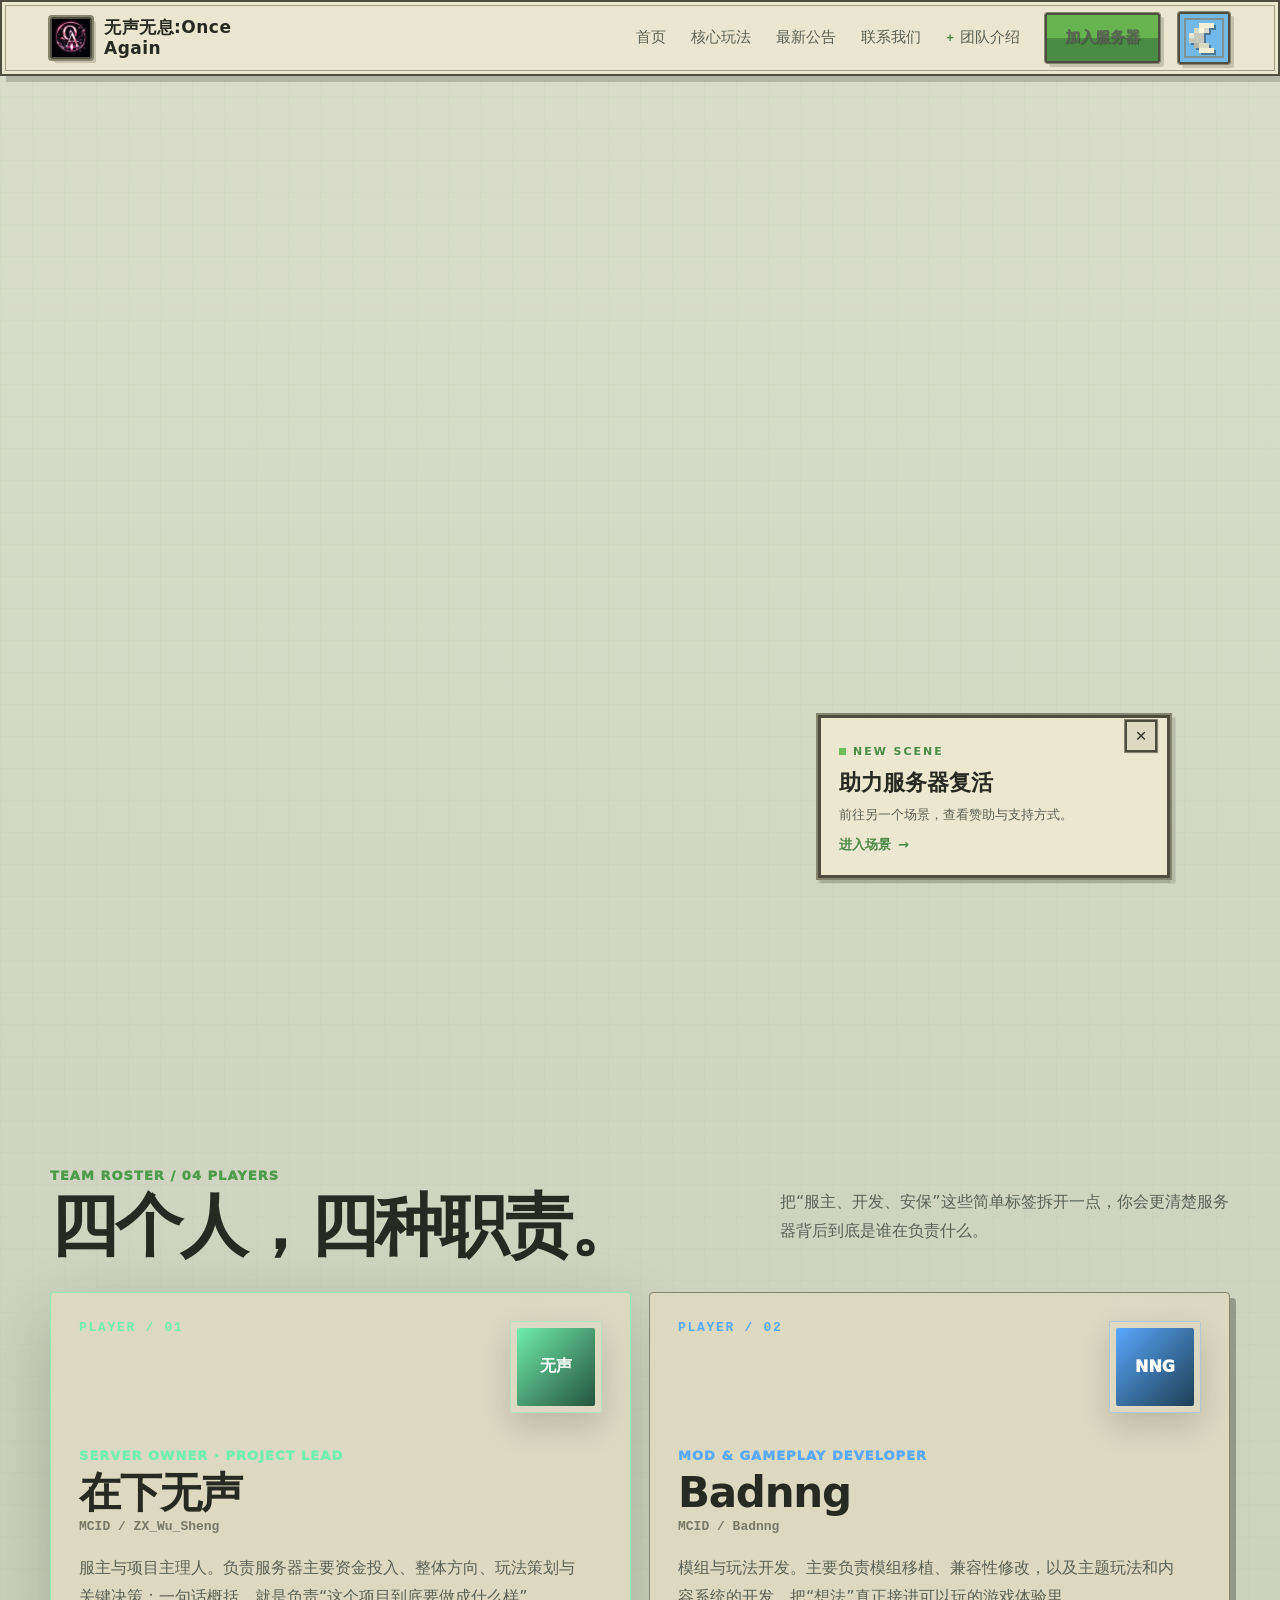
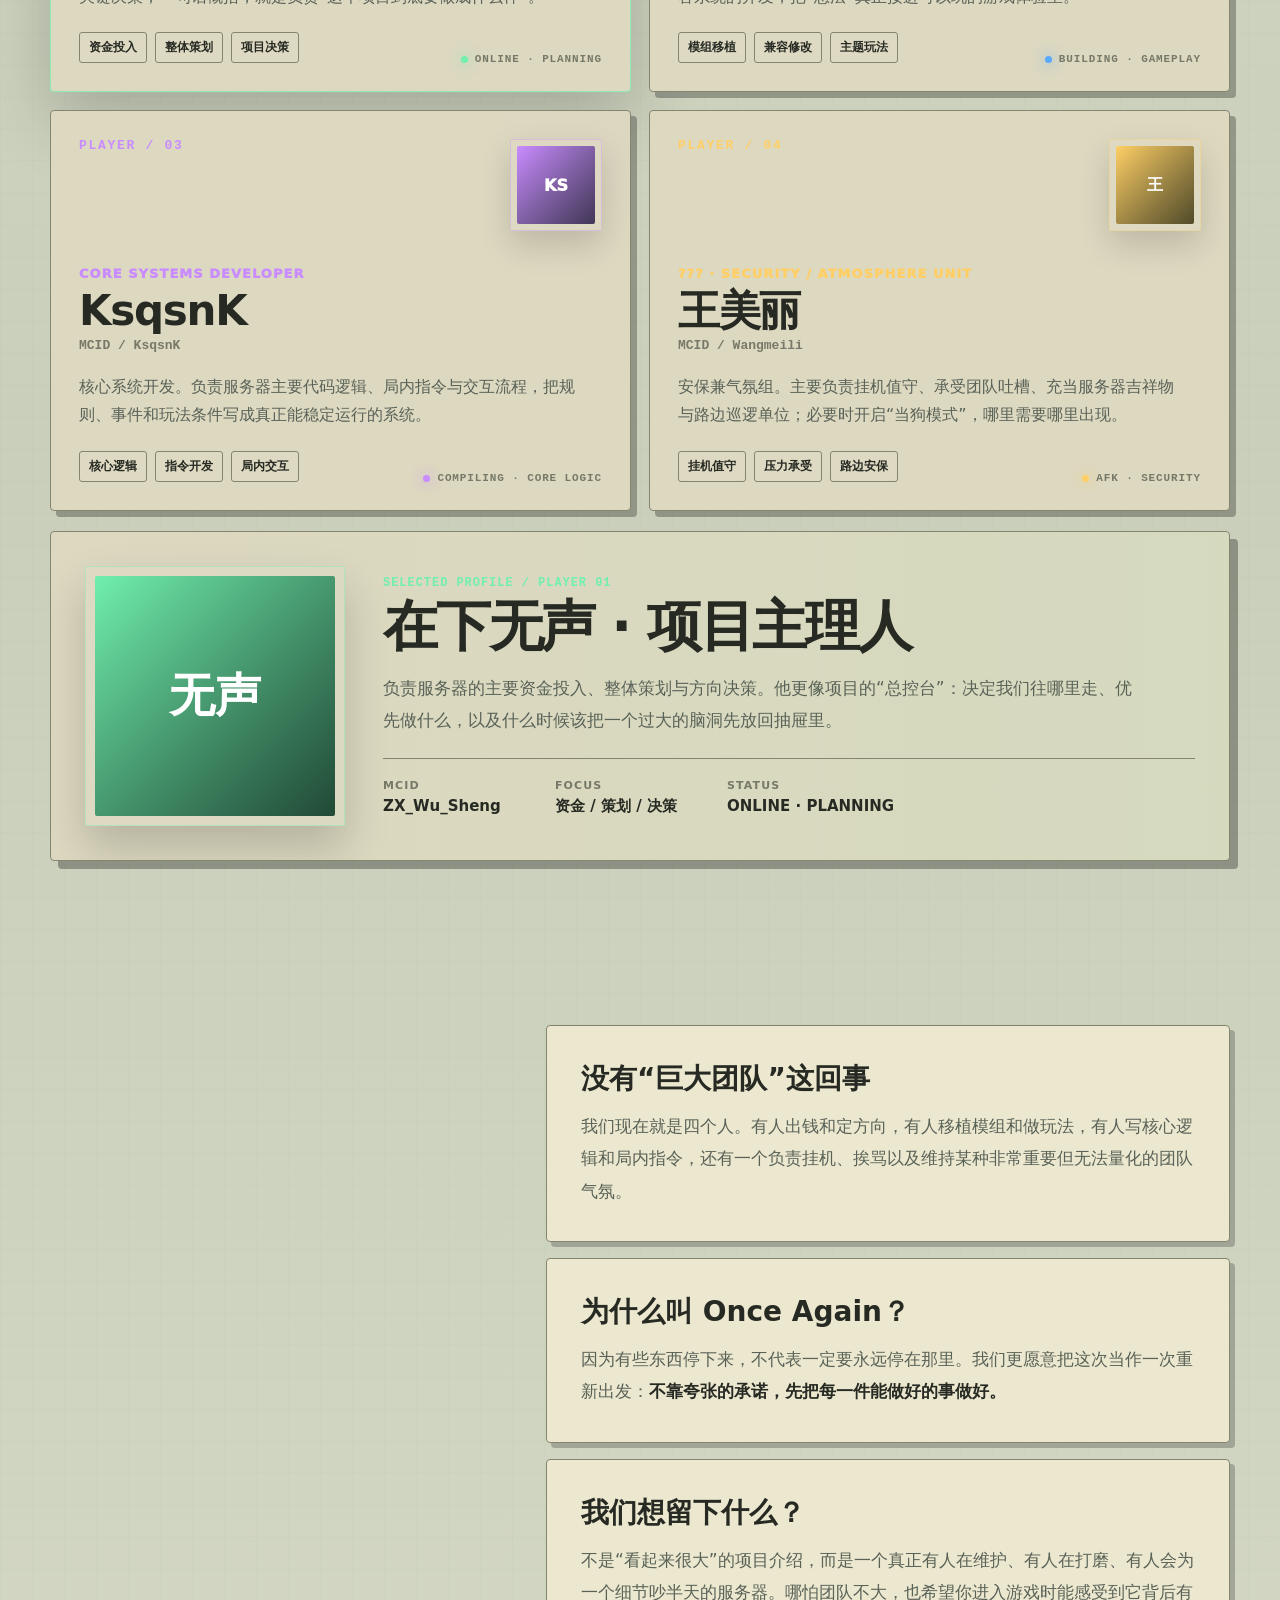
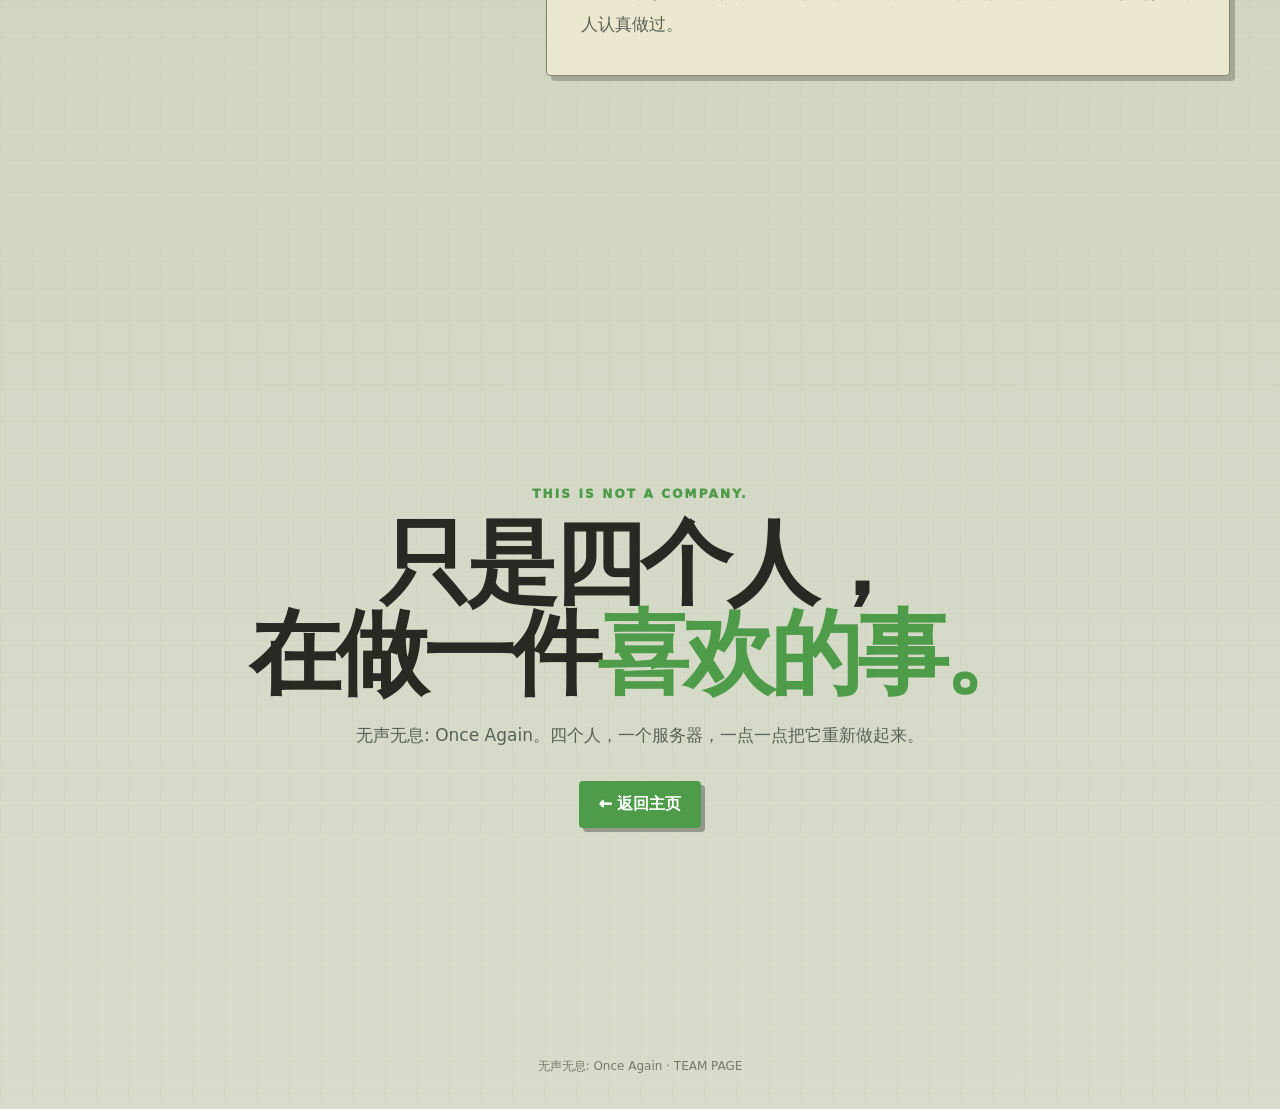
==== commit 92f8dc34: "2.0.1版本 优化手机页面 添加了光标跟随" ====
--- a/jieshao.html
+++ b/jieshao.html
@@ -764,12 +764,42 @@
   .navbar .theme-toggle{width:48px!important;height:48px!important}
   .navbar .menu-button{width:42px;height:42px}
 }
+
+/* Final screen: one complete viewport with its message centered. */
+.finale{
+  min-height:100svh;
+  padding:clamp(96px,12vh,150px) 0;
+  display:grid;
+  place-items:center;
+  box-sizing:border-box;
+}
+.finale .container{
+  width:min(100% - 40px,1180px);
+  translate:0 50px;
+}
+
+@media(max-width:700px){
+  .finale{
+    min-height:100svh;
+    padding:100px 0 110px;
+  }
+  .finale .container{width:min(100% - 28px,1180px)}
+  .finale h2{
+    max-width:520px;
+    font-size:clamp(39px,12.5vw,58px);
+    line-height:1.03;
+    letter-spacing:0;
+  }
+  .finale p{max-width:340px;font-size:15px;line-height:1.75}
+}
 </style>
   <link rel="icon" type="image/png" href="NEW-logo-ICON.png">
   <link rel="apple-touch-icon" href="NEW-logo-ICON.png">
-  <link rel="stylesheet" href="site-nav-shared.css">
+  <link rel="stylesheet" href="site-nav-shared.css?v=20260827-card-follow-v4-page">
+  <link rel="stylesheet" href="site-mobile-shared.css?v=20260827-mobile-v4">
+  <script src="site-card-follow.js?v=20260827-touch-follow-v6" defer></script>
 </head>
-<body>
+<body class="page-team">
 <header class="navbar" id="navbar">
   <div class="container nav-inner">
     <a class="logo" href="index.html#home" aria-label="返回 Once Again 首页">
--- a/site-nav-shared.css
+++ b/site-nav-shared.css
@@ -271,10 +271,99 @@
   filter: drop-shadow(2px 2px 0 rgba(0, 0, 0, .34)) !important;
 }
 
+.navbar .oa-theme-sun .mc-sky-svg {
+  width: 32px !important;
+  height: 32px !important;
+}
+
 .navbar .oa-theme-sun { opacity: 1 !important; }
 .navbar .oa-theme-moon { opacity: 0 !important; }
 html[data-theme="light"] .navbar .oa-theme-sun { opacity: 0 !important; }
 html[data-theme="light"] .navbar .oa-theme-moon { opacity: 1 !important; }
+
+/* Viewport-wide pointer light keeps backgrounds and the shared navbar responsive. */
+.oa-global-pointer-light {
+  --oa-global-pointer-x: 50vw;
+  --oa-global-pointer-y: 50vh;
+  position: fixed;
+  inset: 0;
+  z-index: 3300;
+  display: block;
+  background: radial-gradient(
+    220px circle at var(--oa-global-pointer-x) var(--oa-global-pointer-y),
+    color-mix(in srgb, var(--site-nav-highlight) 8%, transparent) 0,
+    color-mix(in srgb, var(--site-nav-highlight) 4%, transparent) 42%,
+    transparent 74%
+  );
+  opacity: 0;
+  pointer-events: none;
+  transition: opacity .24s cubic-bezier(.2, .75, .25, 1);
+  mix-blend-mode: screen;
+}
+
+html[data-theme="light"] .oa-global-pointer-light {
+  background: radial-gradient(
+    210px circle at var(--oa-global-pointer-x) var(--oa-global-pointer-y),
+    color-mix(in srgb, var(--site-nav-highlight) 6%, transparent) 0,
+    color-mix(in srgb, var(--site-nav-highlight) 3%, transparent) 44%,
+    transparent 76%
+  );
+  mix-blend-mode: multiply;
+}
+
+html.oa-global-pointer-active .oa-global-pointer-light {
+  opacity: 1;
+}
+
+/* Stronger local response for cards, panels and the sponsor teaser. */
+.oa-pointer-card {
+  --oa-pointer-x: 50%;
+  --oa-pointer-y: 50%;
+  position: relative;
+  isolation: isolate;
+}
+
+.oa-card-pointer-light {
+  position: absolute;
+  inset: 0;
+  z-index: 12;
+  display: block;
+  border-radius: inherit;
+  background: radial-gradient(
+    140px circle at var(--oa-pointer-x) var(--oa-pointer-y),
+    color-mix(in srgb, var(--member, var(--site-nav-highlight)) 18%, transparent) 0,
+    color-mix(in srgb, var(--site-nav-highlight) 9%, transparent) 38%,
+    transparent 70%
+  );
+  opacity: 0;
+  pointer-events: none;
+  transform: none;
+  transition: opacity .22s cubic-bezier(.2, .75, .25, 1);
+  mix-blend-mode: screen;
+}
+
+.oa-scene-teaser > .oa-card-pointer-light {
+  z-index: 7;
+}
+
+html[data-theme="light"] .oa-card-pointer-light {
+  background: radial-gradient(
+    130px circle at var(--oa-pointer-x) var(--oa-pointer-y),
+    color-mix(in srgb, var(--member, var(--site-nav-highlight)) 13%, transparent) 0,
+    color-mix(in srgb, var(--site-nav-highlight) 6%, transparent) 42%,
+    transparent 72%
+  );
+  mix-blend-mode: multiply;
+}
+
+html .oa-pointer-card.oa-pointer-active > .oa-card-pointer-light {
+  opacity: 1;
+}
+
+html.oa-card-theme-changing .oa-global-pointer-light,
+html.oa-card-theme-changing .oa-card-pointer-light {
+  opacity: 0 !important;
+}
 
 .navbar .menu-button {
   display: none;
@@ -483,6 +572,11 @@
     flex-basis: 48px !important;
   }
 
+  .navbar .oa-theme-sun .mc-sky-svg {
+    width: 28px !important;
+    height: 28px !important;
+  }
+
   .navbar .mc-sky-svg {
     width: 36px !important;
     height: 36px !important;
@@ -519,7 +613,7 @@
   }
 }
 
-/* Canonical bottom-right scene teaser, shared by the home and team pages. */
+/* Canonical scene teaser shared by every page that exposes the sponsor entry. */
 .oa-scene-teaser {
   position: fixed !important;
   right: 22px !important;
@@ -725,26 +819,162 @@
   box-shadow: 3px 3px 0 rgba(73, 75, 63, .3) !important;
 }
 
+@keyframes oa-mobile-teaser-signal {
+  0%,
+  100% {
+    opacity: .55;
+    box-shadow: 0 0 0 0 color-mix(in srgb, var(--site-nav-highlight) 18%, transparent);
+  }
+
+  50% {
+    opacity: 1;
+    box-shadow: 0 0 0 5px color-mix(in srgb, var(--site-nav-highlight) 16%, transparent);
+  }
+}
+
 @media (max-width: 700px) {
   .oa-scene-teaser {
-    right: 12px !important;
-    bottom: 12px !important;
-    width: min(332px, calc(100vw - 24px)) !important;
+    left: 50% !important;
+    right: auto !important;
+    bottom: max(12px, env(safe-area-inset-bottom)) !important;
+    width: min(366px, calc(100vw - 24px)) !important;
+    height: 58px !important;
+    padding: 0 !important;
+    border: 2px solid var(--site-nav-edge) !important;
+    border-radius: 999px !important;
+    outline: 2px solid color-mix(in srgb, var(--site-nav-highlight) 72%, var(--site-nav-line)) !important;
+    background: var(--site-nav-panel) !important;
+    box-shadow:
+      0 0 0 3px color-mix(in srgb, var(--site-nav-highlight) 10%, transparent),
+      0 10px 0 rgba(0, 0, 0, .34) !important;
+    transform: translateX(-50%) !important;
+  }
+
+  .oa-scene-teaser:hover {
+    transform: translateX(-50%) translateY(-2px) !important;
+    box-shadow:
+      0 0 0 4px color-mix(in srgb, var(--site-nav-highlight) 15%, transparent),
+      0 12px 0 rgba(0, 0, 0, .34) !important;
+  }
+
+  .oa-scene-teaser:active {
+    transform: translateX(-50%) translateY(2px) !important;
+    box-shadow:
+      0 0 0 2px color-mix(in srgb, var(--site-nav-highlight) 10%, transparent),
+      0 6px 0 rgba(0, 0, 0, .34) !important;
+  }
+
+  .oa-scene-teaser.oa-closing,
+  .oa-scene-teaser.oa-closing:hover {
+    opacity: 0 !important;
+    transform: translateX(-50%) translateY(16px) scale(.96) !important;
   }
 
   .oa-scene-teaser-inner {
-    min-height: 122px !important;
-    padding: 16px 44px 16px 16px !important;
+    display: flex !important;
+    align-items: center !important;
+    box-sizing: border-box !important;
+    width: 100% !important;
+    height: 54px !important;
+    min-height: 0 !important;
+    padding: 0 46px 0 16px !important;
+    gap: 10px !important;
+    border-radius: 999px !important;
+    background:
+      linear-gradient(
+        90deg,
+        color-mix(in srgb, var(--site-nav-highlight) 18%, var(--site-nav-panel)),
+        var(--site-nav-panel) 62%
+      ) !important;
+  }
+
+  .oa-scene-kicker {
+    display: flex !important;
+    width: 8px !important;
+    min-width: 8px !important;
+    height: 8px !important;
+    gap: 0 !important;
+    overflow: visible !important;
+    color: transparent !important;
+    font-size: 0 !important;
+    letter-spacing: 0 !important;
+    text-shadow: none !important;
+    -webkit-text-stroke: 0 !important;
+  }
+
+  .oa-scene-kicker-dot {
+    width: 8px !important;
+    height: 8px !important;
+    flex: 0 0 8px !important;
+    border-radius: 2px !important;
+    background: var(--site-nav-highlight) !important;
+    animation: oa-mobile-teaser-signal 1.4s steps(2, end) infinite !important;
   }
 
   .oa-scene-title {
-    font-size: 20px !important;
+    min-width: 0 !important;
+    margin: 0 !important;
+    overflow: hidden !important;
+    color: var(--site-nav-text) !important;
+    font-size: 15px !important;
+    line-height: 1.2 !important;
+    letter-spacing: 0 !important;
+    text-overflow: ellipsis !important;
+    white-space: nowrap !important;
+  }
+
+  .oa-scene-desc {
+    display: none !important;
+  }
+
+  .oa-scene-enter {
+    flex: none !important;
+    margin: 0 0 0 auto !important;
+    color: var(--site-nav-highlight) !important;
+    font-size: 12px !important;
+    line-height: 1 !important;
+    white-space: nowrap !important;
+  }
+
+  .oa-scene-close,
+  html[data-theme="light"] .oa-scene-close {
+    top: 50% !important;
+    right: 8px !important;
+    width: 32px !important;
+    height: 32px !important;
+    border-radius: 50% !important;
+    box-shadow: none !important;
+    transform: translateY(-50%) !important;
+  }
+
+  .oa-scene-close:hover {
+    box-shadow: none !important;
+    transform: translateY(-50%) scale(1.06) !important;
+  }
+
+  .oa-scene-close:active {
+    box-shadow: none !important;
+    transform: translateY(-50%) scale(.94) !important;
+  }
+
+  html[data-theme="light"] .oa-scene-teaser,
+  html[data-theme="light"] .oa-scene-teaser:hover,
+  html[data-theme="light"] .oa-scene-teaser:active {
+    box-shadow:
+      0 0 0 3px color-mix(in srgb, var(--site-nav-highlight) 12%, transparent),
+      0 10px 0 rgba(73, 75, 63, .28) !important;
   }
 }
 
 @media (prefers-reduced-motion: reduce) {
+  .oa-global-pointer-light,
+  .oa-card-pointer-light,
   .oa-scene-teaser,
   .oa-scene-close {
     transition: none !important;
   }
-}
+
+  .oa-scene-kicker-dot {
+    animation: none !important;
+  }
+}
--- a/site-mobile-shared.css
+++ b/site-mobile-shared.css
@@ -0,0 +1,535 @@
+/* Shared mobile layout contract for every Once Again page. */
+@media (max-width: 700px) {
+  html {
+    scroll-padding-top: 82px;
+  }
+
+  body {
+    overflow-x: clip;
+  }
+
+  main {
+    overflow: clip;
+  }
+
+  main section[id] {
+    scroll-margin-top: 82px;
+  }
+
+  .navbar .container {
+    width: calc(100% - 20px) !important;
+  }
+
+  .navbar .logo {
+    min-width: 0 !important;
+    flex: 1 1 auto !important;
+  }
+
+  .navbar .logo-icon {
+    width: 40px !important;
+    height: 40px !important;
+    flex: 0 0 40px !important;
+  }
+
+  .navbar .logo-name {
+    max-width: 126px !important;
+    overflow: hidden !important;
+    font-size: 14px !important;
+    white-space: nowrap !important;
+    text-overflow: ellipsis !important;
+  }
+
+  .navbar .nav-right {
+    flex: 0 0 auto !important;
+    gap: 7px !important;
+  }
+
+  .navbar .theme-toggle,
+  .navbar .menu-button {
+    width: 44px !important;
+    height: 44px !important;
+    min-width: 44px !important;
+    min-height: 44px !important;
+    flex-basis: 44px !important;
+  }
+
+  .navbar .mc-sky-svg {
+    width: 32px !important;
+    height: 32px !important;
+  }
+
+  .navbar .oa-theme-sun .mc-sky-svg {
+    width: 26px !important;
+    height: 26px !important;
+  }
+
+  .navbar .nav-links,
+  .navbar.scrolled .nav-links {
+    top: 76px !important;
+    left: 8px !important;
+    right: 8px !important;
+    max-height: calc(100svh - 88px) !important;
+    gap: 2px !important;
+    padding: 8px !important;
+    overflow-y: auto !important;
+    overscroll-behavior: contain;
+  }
+
+  .navbar .nav-links a {
+    min-height: 44px !important;
+    padding: 10px 12px !important;
+    display: flex !important;
+    align-items: center !important;
+  }
+
+  .navbar .nav-links .nav-button {
+    justify-content: center !important;
+  }
+
+  .oa-global-pointer-light,
+  .oa-card-pointer-light {
+    display: none !important;
+  }
+
+  html.oa-touch-following .oa-pointer-card.oa-pointer-active > .oa-card-pointer-light {
+    display: block !important;
+    opacity: .82 !important;
+  }
+
+  .oa-touch-follow {
+    --oa-touch-x: 50vw;
+    --oa-touch-y: 50vh;
+    position: fixed;
+    top: 0;
+    left: 0;
+    z-index: 5200;
+    width: 26px;
+    height: 26px;
+    border: 2px solid var(--site-nav-highlight, #62d47f);
+    border-radius: 2px;
+    outline: 2px solid var(--site-nav-edge, #0a140d);
+    background: color-mix(in srgb, var(--site-nav-panel, #142018) 84%, transparent);
+    box-shadow: 4px 4px 0 rgba(0, 0, 0, .34);
+    opacity: 0;
+    pointer-events: none;
+    transform: translate3d(
+      calc(var(--oa-touch-x) - 13px),
+      calc(var(--oa-touch-y) - 48px),
+      0
+    ) scale(.72);
+    transition: opacity .12s ease, transform .08s linear;
+    will-change: transform, opacity;
+  }
+
+  .oa-touch-follow::before {
+    content: "";
+    position: absolute;
+    top: 7px;
+    left: 7px;
+    width: 8px;
+    height: 8px;
+    background: var(--site-nav-highlight, #62d47f);
+    box-shadow: 2px 2px 0 rgba(0, 0, 0, .28);
+  }
+
+  .oa-touch-follow::after {
+    content: "";
+    position: absolute;
+    top: 28px;
+    left: 9px;
+    width: 4px;
+    height: 4px;
+    background: var(--site-nav-highlight, #62d47f);
+    box-shadow: 0 7px 0 color-mix(in srgb, var(--site-nav-highlight, #62d47f) 72%, transparent);
+  }
+
+  .oa-touch-follow.is-active {
+    opacity: .92;
+    transform: translate3d(
+      calc(var(--oa-touch-x) - 13px),
+      calc(var(--oa-touch-y) - 48px),
+      0
+    ) scale(1);
+  }
+
+  .oa-touch-follow.is-releasing {
+    opacity: 0;
+    transform: translate3d(
+      calc(var(--oa-touch-x) - 13px),
+      calc(var(--oa-touch-y) - 54px),
+      0
+    ) scale(.78);
+  }
+
+  .oa-mobile-swipe-hint {
+    position: fixed;
+    left: 50%;
+    bottom: max(22px, env(safe-area-inset-bottom));
+    z-index: 5100;
+    width: 36px;
+    height: 60px;
+    opacity: 0;
+    pointer-events: none;
+    transform: translate3d(-50%, 12px, 0);
+  }
+
+  body:has(.oa-scene-teaser) .oa-mobile-swipe-hint {
+    bottom: max(80px, calc(env(safe-area-inset-bottom) + 70px));
+  }
+
+  .oa-mobile-swipe-hint::before {
+    content: "";
+    position: absolute;
+    left: 10px;
+    bottom: 5px;
+    width: 12px;
+    height: 28px;
+    border: 2px solid var(--site-nav-highlight, #62d47f);
+    border-radius: 8px 8px 3px 3px;
+    outline: 2px solid var(--site-nav-edge, #0a140d);
+    background: var(--site-nav-panel, #142018);
+    box-shadow: 4px 4px 0 rgba(0, 0, 0, .30);
+  }
+
+  .oa-mobile-swipe-hint::after {
+    content: "";
+    position: absolute;
+    top: 5px;
+    left: 11px;
+    width: 10px;
+    height: 10px;
+    border-top: 3px solid var(--site-nav-highlight, #62d47f);
+    border-left: 3px solid var(--site-nav-highlight, #62d47f);
+    transform: rotate(45deg);
+  }
+
+  .oa-mobile-swipe-hint.is-visible {
+    animation: oa-mobile-swipe-hint 1.3s steps(7, end) 3;
+  }
+
+  .oa-mobile-swipe-hint.is-dismissed {
+    display: none !important;
+  }
+
+  .oa-scene-teaser {
+    bottom: max(10px, env(safe-area-inset-bottom)) !important;
+    width: min(360px, calc(100% - 28px)) !important;
+    height: 56px !important;
+  }
+
+  .oa-scene-teaser-inner {
+    height: 52px !important;
+    padding: 0 42px 0 14px !important;
+    gap: 8px !important;
+  }
+
+  .oa-scene-title {
+    font-size: 14px !important;
+  }
+
+  .oa-scene-enter {
+    font-size: 11px !important;
+  }
+
+  .oa-scene-close,
+  html[data-theme="light"] .oa-scene-close {
+    right: 7px !important;
+    width: 30px !important;
+    height: 30px !important;
+    min-width: 30px !important;
+    min-height: 30px !important;
+  }
+
+  body:has(.oa-scene-teaser) main {
+    padding-bottom: 76px;
+  }
+
+  /* Homepage and inactive homepage preview. */
+  .page-home .hero {
+    min-height: auto !important;
+    padding: 100px 0 50px !important;
+  }
+
+  .page-home .hero-grid {
+    gap: 28px !important;
+  }
+
+  .page-home .hero-content,
+  .page-home .hero-visual,
+  .page-home .server-card {
+    min-width: 0 !important;
+    width: 100% !important;
+  }
+
+  .page-home .hero-description {
+    font-size: 16px !important;
+    line-height: 1.75 !important;
+  }
+
+  .page-home .hero-actions {
+    display: grid !important;
+    grid-template-columns: 1fr !important;
+    gap: 10px !important;
+  }
+
+  .page-home .hero-actions .button {
+    width: 100% !important;
+    min-height: 48px !important;
+  }
+
+  .page-home .hero-server-address {
+    margin-top: 16px !important;
+    font-size: 13px !important;
+  }
+
+  .page-home .server-card {
+    min-height: 0 !important;
+    padding: 0 12px 14px !important;
+  }
+
+  .page-home .mc-window-bar {
+    min-height: 38px !important;
+    margin: 0 -12px 14px !important;
+    padding: 9px 11px !important;
+  }
+
+  .page-home .card-title {
+    font-size: 28px !important;
+    line-height: 1.15 !important;
+  }
+
+  .page-home .card-description {
+    font-size: 14px !important;
+    line-height: 1.65 !important;
+  }
+
+  .page-home .block-scene {
+    height: 170px !important;
+    min-height: 0 !important;
+    margin-top: 18px !important;
+  }
+
+  .page-home .card-info-grid {
+    grid-template-columns: repeat(2, minmax(0, 1fr)) !important;
+    gap: 8px !important;
+    margin-top: 12px !important;
+  }
+
+  .page-home .card-info-item {
+    min-height: 72px !important;
+    padding: 11px !important;
+  }
+
+  .page-home .stats-grid {
+    grid-template-columns: repeat(2, minmax(0, 1fr)) !important;
+    gap: 10px !important;
+  }
+
+  .page-home main > section:not(.hero):not(.stats) {
+    padding-top: 56px !important;
+    padding-bottom: 56px !important;
+  }
+
+  .page-home .section-heading {
+    margin-bottom: 26px !important;
+  }
+
+  .page-home .feature-card {
+    min-height: 220px !important;
+    padding: 20px !important;
+  }
+
+  .page-home .journey-step,
+  .page-home .news-card,
+  .page-home .contact-card {
+    min-height: 0 !important;
+    padding: 18px !important;
+  }
+
+  .page-home .join-box-redesign,
+  .page-home .join-panel {
+    padding: 24px 16px !important;
+  }
+
+  /* Team introduction. */
+  .page-team .hero {
+    min-height: auto !important;
+    padding: 96px 0 38px !important;
+  }
+
+  .page-team .hero-metrics {
+    display: grid !important;
+    grid-template-columns: repeat(3, minmax(0, 1fr)) !important;
+    gap: 8px !important;
+  }
+
+  .page-team .metric {
+    min-width: 0 !important;
+    min-height: 104px !important;
+    padding: 10px !important;
+  }
+
+  .page-team .metric-icon,
+  .page-team .metric-icon.mc-official-item {
+    width: 44px !important;
+    height: 44px !important;
+    margin-bottom: 7px !important;
+  }
+
+  .page-team .metric b {
+    font-size: 23px !important;
+  }
+
+  .page-team .metric span {
+    margin-top: 5px !important;
+    font-size: 9px !important;
+    letter-spacing: 0 !important;
+    overflow-wrap: anywhere;
+  }
+
+  .page-team .team-orbit.player-list-panel {
+    margin-top: 26px !important;
+  }
+
+  .page-team .section {
+    padding: 54px 0 !important;
+  }
+
+  .page-team .team-grid {
+    gap: 14px !important;
+  }
+
+  .page-team .member-card {
+    min-height: 0 !important;
+    padding: 20px !important;
+  }
+
+  .page-team .profile-panel {
+    margin-top: 16px !important;
+  }
+
+  .page-team .profile-inner {
+    padding: 18px !important;
+  }
+
+  .page-team .story-card,
+  .page-team .story-index {
+    padding: 20px !important;
+  }
+
+  .page-team .finale {
+    padding: 88px 0 100px !important;
+  }
+
+  .page-team .finale .container {
+    translate: 0 -4px !important;
+  }
+
+  /* Sponsor page. */
+  .page-sponsor .page {
+    width: calc(100% - 28px) !important;
+  }
+
+  .page-sponsor .hero {
+    margin-bottom: 38px !important;
+  }
+
+  .page-sponsor .payment-grid {
+    gap: 18px !important;
+  }
+
+  .page-sponsor .payment-grid .qr-area {
+    padding: 10px !important;
+  }
+
+  .page-sponsor .payment-grid .qr-frame {
+    width: 100% !important;
+    height: auto !important;
+    aspect-ratio: 1 / 1;
+  }
+
+  .page-sponsor .info-grid {
+    gap: 12px !important;
+    margin-top: 34px !important;
+  }
+
+  .page-sponsor .info-card {
+    min-height: 0 !important;
+    padding: 18px !important;
+  }
+
+  .page-sponsor .thanks {
+    margin-top: 28px !important;
+    padding: 24px 18px !important;
+  }
+
+  .page-sponsor .disclaimer {
+    margin-top: 22px !important;
+    line-height: 1.7 !important;
+  }
+}
+
+@keyframes oa-mobile-swipe-hint {
+  0% {
+    opacity: 0;
+    transform: translate3d(-50%, 12px, 0);
+  }
+  18% {
+    opacity: .9;
+  }
+  72% {
+    opacity: .9;
+    transform: translate3d(-50%, -18px, 0);
+  }
+  100% {
+    opacity: 0;
+    transform: translate3d(-50%, -26px, 0);
+  }
+}
+
+@media (max-width: 360px) {
+  .navbar .logo-name {
+    max-width: 96px !important;
+    font-size: 13px !important;
+  }
+
+  .page-home .stats-grid {
+    grid-template-columns: repeat(2, minmax(0, 1fr)) !important;
+    gap: 8px !important;
+  }
+
+  .page-team .hero-metrics {
+    grid-template-columns: repeat(3, minmax(0, 1fr)) !important;
+    gap: 6px !important;
+  }
+
+  .page-team .metric {
+    min-height: 100px !important;
+    padding: 8px 5px !important;
+  }
+
+  .page-team .metric-icon,
+  .page-team .metric-icon.mc-official-item {
+    width: 40px !important;
+    height: 40px !important;
+    margin-bottom: 6px !important;
+  }
+
+  .page-team .metric b {
+    font-size: 21px !important;
+  }
+
+  .page-team .metric span {
+    font-size: 8px !important;
+  }
+}
+
+@media (max-width: 700px) and (prefers-reduced-motion: reduce) {
+  .oa-mobile-swipe-hint {
+    display: none !important;
+  }
+
+  .oa-touch-follow {
+    transition: none !important;
+  }
+}
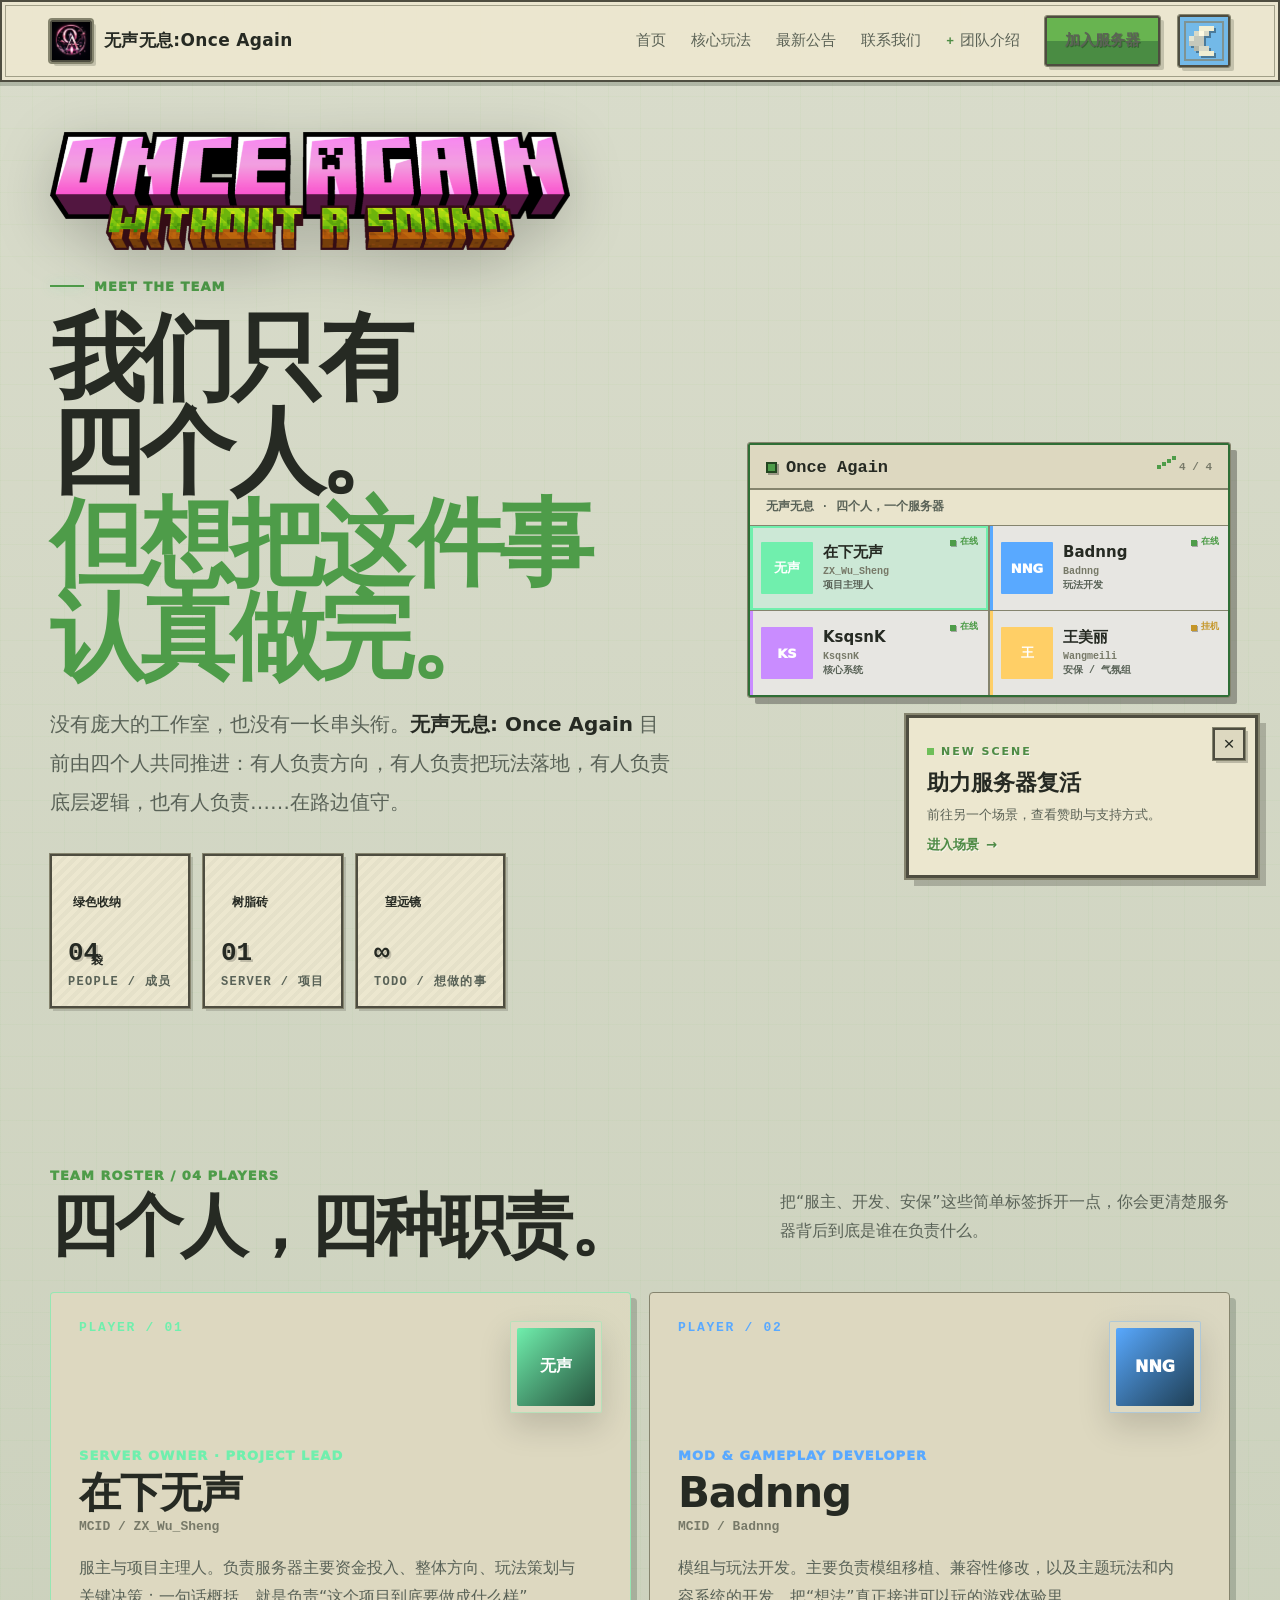
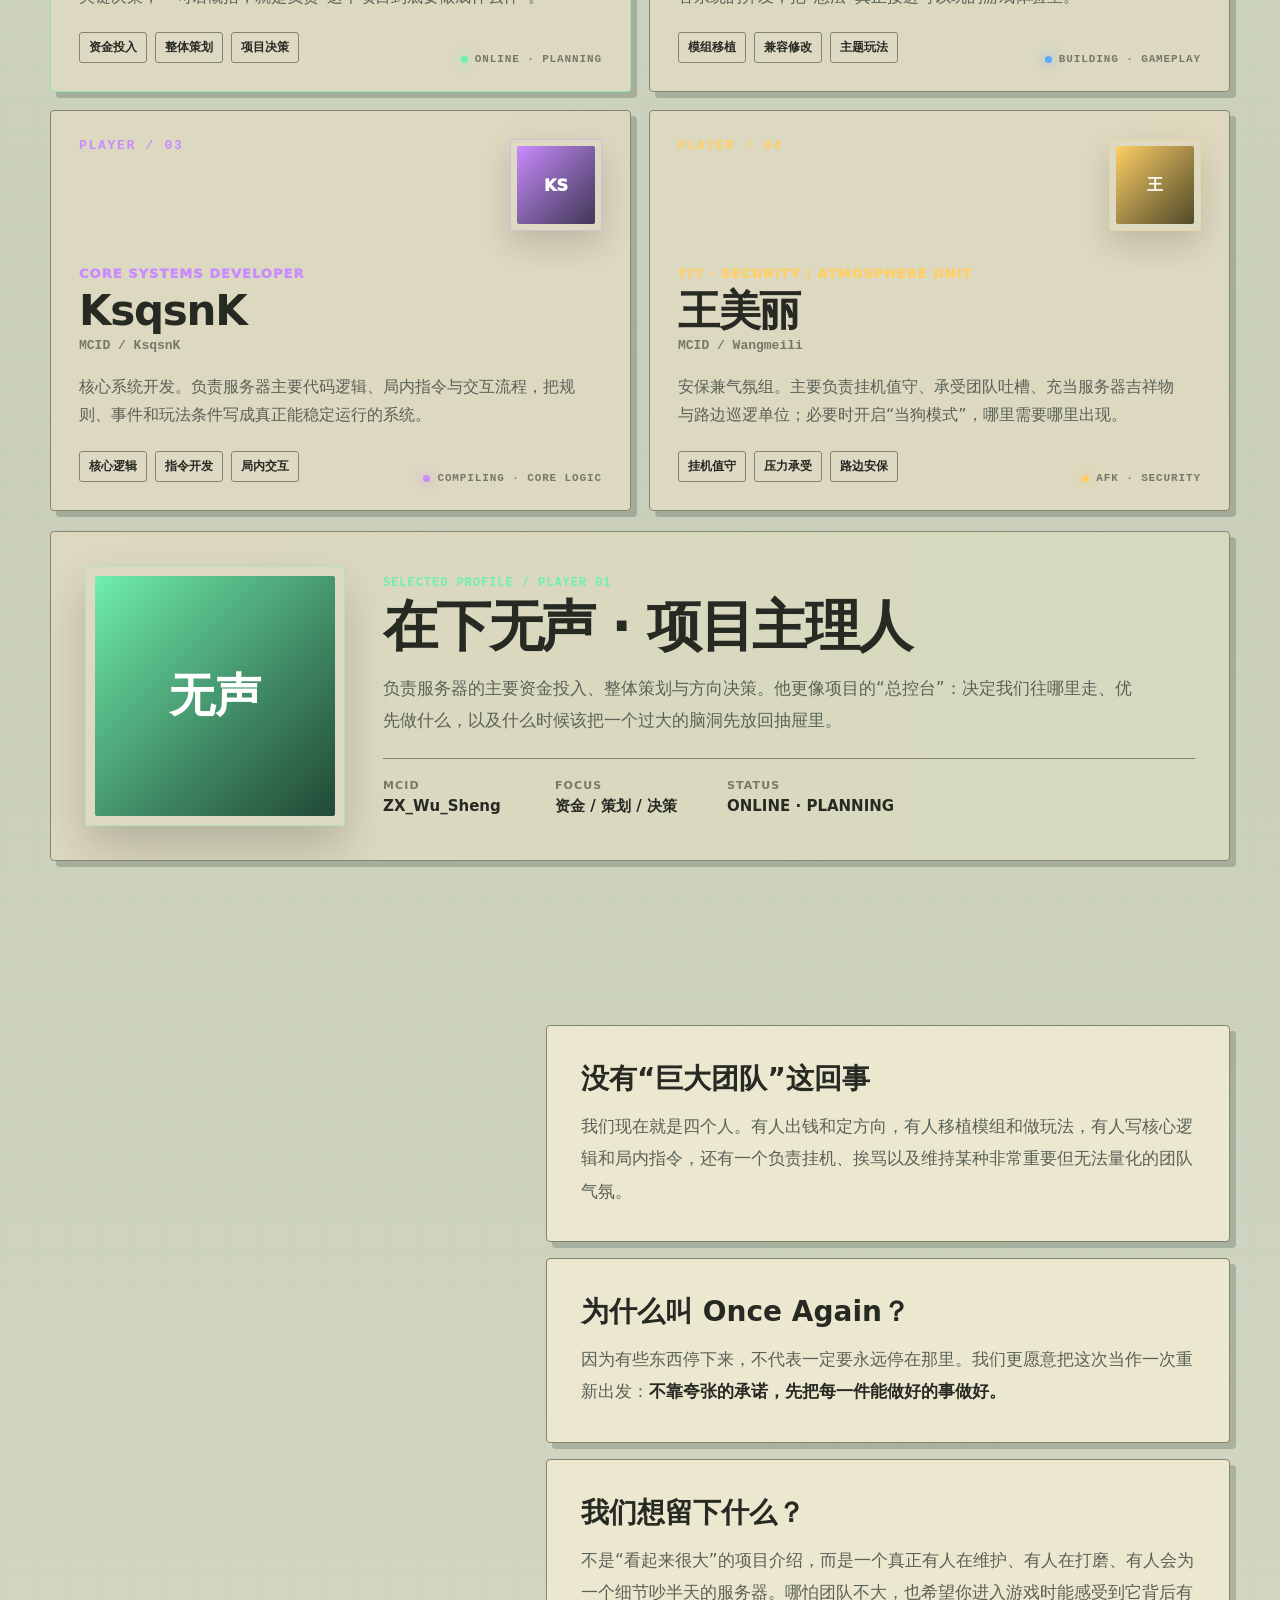
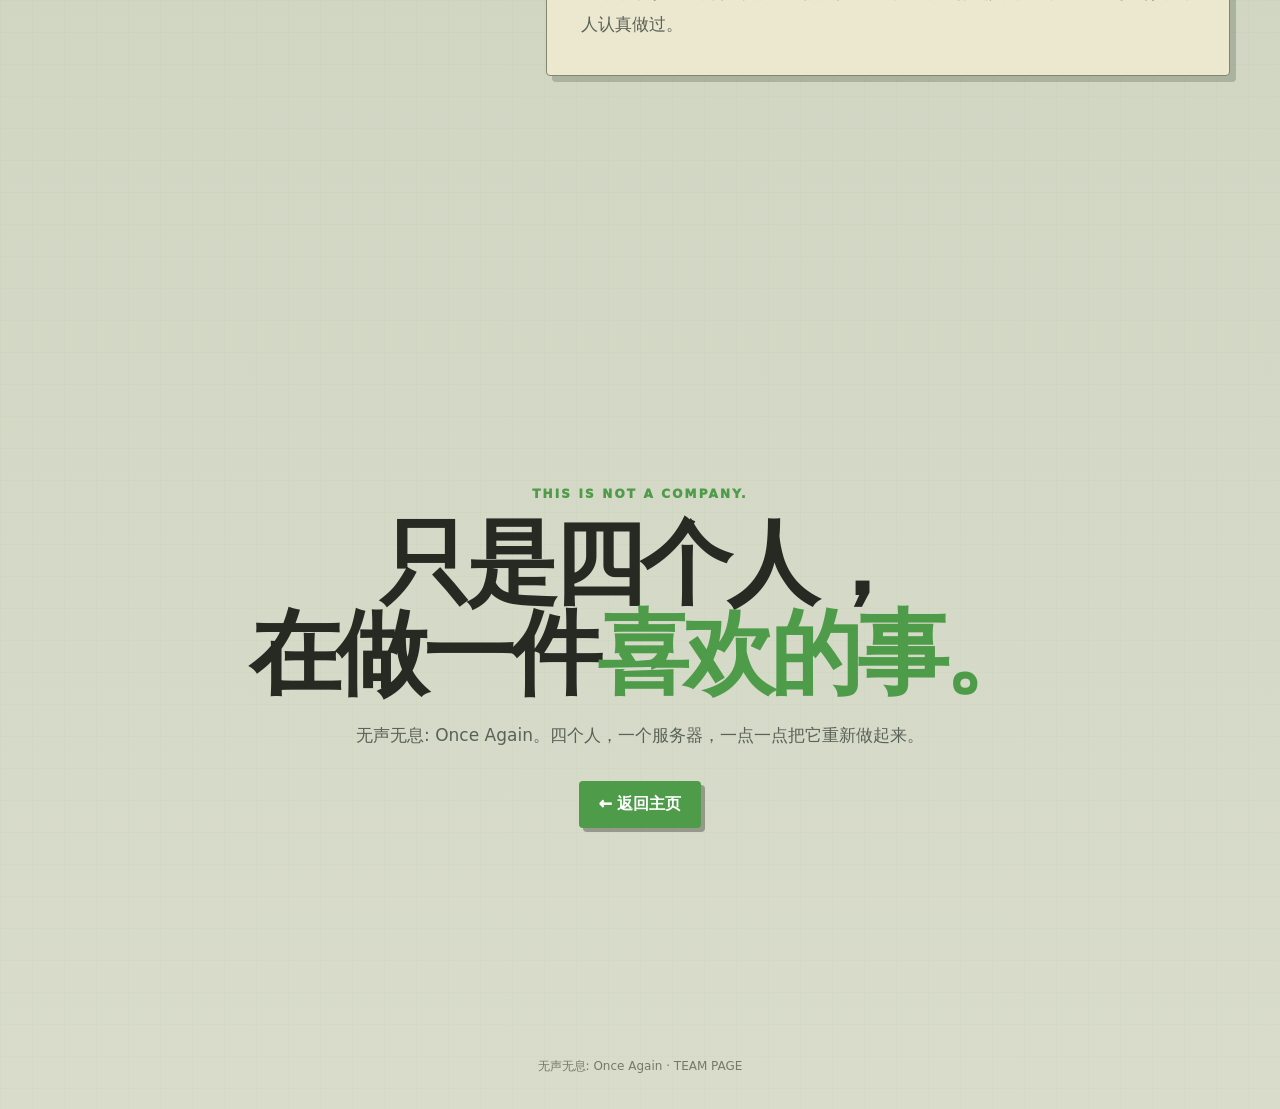
==== commit 248bcf3c: "2.1 修复的手机页面的操作逻辑" ====
--- a/jieshao.html
+++ b/jieshao.html
@@ -796,8 +796,8 @@
   <link rel="icon" type="image/png" href="NEW-logo-ICON.png">
   <link rel="apple-touch-icon" href="NEW-logo-ICON.png">
   <link rel="stylesheet" href="site-nav-shared.css?v=20260827-card-follow-v4-page">
-  <link rel="stylesheet" href="site-mobile-shared.css?v=20260827-mobile-v4">
-  <script src="site-card-follow.js?v=20260827-touch-follow-v6" defer></script>
+  <link rel="stylesheet" href="site-mobile-shared.css?v=20260913-frontend-design-v1">
+  <script src="site-card-follow.js?v=20260828-touch-follow-v7" defer></script>
 </head>
 <body class="page-team">
 <header class="navbar" id="navbar">
--- a/site-mobile-shared.css
+++ b/site-mobile-shared.css
@@ -1,5 +1,90 @@
+/* Shared visual system for the Once Again server pages. */
+:root {
+  --oa-ink: #172218;
+  --oa-forest: #2f6f3d;
+  --oa-leaf: #69b957;
+  --oa-paper: #f0ecd8;
+  --oa-grid-line: rgba(44, 82, 48, .10);
+}
+
+body {
+  text-rendering: optimizeLegibility;
+}
+
+body.page-home,
+body.page-team,
+body.page-sponsor {
+  background-image:
+    linear-gradient(var(--oa-grid-line) 1px, transparent 1px),
+    linear-gradient(90deg, var(--oa-grid-line) 1px, transparent 1px),
+    linear-gradient(
+      180deg,
+      var(--mc-bg, var(--bg, #d9dccb)),
+      var(--mc-bg-2, var(--bg2, #c9cfba))
+    );
+  background-size: 28px 28px, 28px 28px, auto;
+}
+
+.navbar {
+  box-shadow: 0 4px 0 rgba(20, 38, 23, .20) !important;
+}
+
+.navbar .nav-inner,
+.site-navbar .site-nav-inner {
+  min-height: 78px !important;
+}
+
+.navbar .logo-name,
+.site-navbar .site-brand span {
+  letter-spacing: .02em !important;
+}
+
+.server-card,
+.member-card,
+.profile-panel,
+.story-card,
+.story-index,
+.pay-card,
+.info-card,
+.thanks {
+  border-radius: 4px !important;
+  box-shadow: 6px 6px 0 rgba(35, 52, 37, .22) !important;
+}
+
+.hero-title,
+.hero h1,
+.finale h2 {
+  text-wrap: balance;
+}
+
+.hero-description,
+.hero-copy,
+.section-desc,
+.member-desc,
+.profile-text,
+.story-card p,
+.intro,
+.info-card p {
+  text-wrap: pretty;
+}
+
 /* Shared mobile layout contract for every Once Again page. */
 @media (max-width: 700px) {
+  html,
+  body,
+  a,
+  button,
+  [role="button"],
+  input,
+  select,
+  textarea {
+    -webkit-tap-highlight-color: transparent;
+  }
+
+  :focus:not(:focus-visible) {
+    outline: none !important;
+  }
+
   html {
     scroll-padding-top: 82px;
   }
@@ -87,127 +172,9 @@
   }
 
   .oa-global-pointer-light,
-  .oa-card-pointer-light {
-    display: none !important;
-  }
-
-  html.oa-touch-following .oa-pointer-card.oa-pointer-active > .oa-card-pointer-light {
-    display: block !important;
-    opacity: .82 !important;
-  }
-
-  .oa-touch-follow {
-    --oa-touch-x: 50vw;
-    --oa-touch-y: 50vh;
-    position: fixed;
-    top: 0;
-    left: 0;
-    z-index: 5200;
-    width: 26px;
-    height: 26px;
-    border: 2px solid var(--site-nav-highlight, #62d47f);
-    border-radius: 2px;
-    outline: 2px solid var(--site-nav-edge, #0a140d);
-    background: color-mix(in srgb, var(--site-nav-panel, #142018) 84%, transparent);
-    box-shadow: 4px 4px 0 rgba(0, 0, 0, .34);
-    opacity: 0;
-    pointer-events: none;
-    transform: translate3d(
-      calc(var(--oa-touch-x) - 13px),
-      calc(var(--oa-touch-y) - 48px),
-      0
-    ) scale(.72);
-    transition: opacity .12s ease, transform .08s linear;
-    will-change: transform, opacity;
-  }
-
-  .oa-touch-follow::before {
-    content: "";
-    position: absolute;
-    top: 7px;
-    left: 7px;
-    width: 8px;
-    height: 8px;
-    background: var(--site-nav-highlight, #62d47f);
-    box-shadow: 2px 2px 0 rgba(0, 0, 0, .28);
-  }
-
-  .oa-touch-follow::after {
-    content: "";
-    position: absolute;
-    top: 28px;
-    left: 9px;
-    width: 4px;
-    height: 4px;
-    background: var(--site-nav-highlight, #62d47f);
-    box-shadow: 0 7px 0 color-mix(in srgb, var(--site-nav-highlight, #62d47f) 72%, transparent);
-  }
-
-  .oa-touch-follow.is-active {
-    opacity: .92;
-    transform: translate3d(
-      calc(var(--oa-touch-x) - 13px),
-      calc(var(--oa-touch-y) - 48px),
-      0
-    ) scale(1);
-  }
-
-  .oa-touch-follow.is-releasing {
-    opacity: 0;
-    transform: translate3d(
-      calc(var(--oa-touch-x) - 13px),
-      calc(var(--oa-touch-y) - 54px),
-      0
-    ) scale(.78);
-  }
-
+  .oa-card-pointer-light,
+  .oa-touch-follow,
   .oa-mobile-swipe-hint {
-    position: fixed;
-    left: 50%;
-    bottom: max(22px, env(safe-area-inset-bottom));
-    z-index: 5100;
-    width: 36px;
-    height: 60px;
-    opacity: 0;
-    pointer-events: none;
-    transform: translate3d(-50%, 12px, 0);
-  }
-
-  body:has(.oa-scene-teaser) .oa-mobile-swipe-hint {
-    bottom: max(80px, calc(env(safe-area-inset-bottom) + 70px));
-  }
-
-  .oa-mobile-swipe-hint::before {
-    content: "";
-    position: absolute;
-    left: 10px;
-    bottom: 5px;
-    width: 12px;
-    height: 28px;
-    border: 2px solid var(--site-nav-highlight, #62d47f);
-    border-radius: 8px 8px 3px 3px;
-    outline: 2px solid var(--site-nav-edge, #0a140d);
-    background: var(--site-nav-panel, #142018);
-    box-shadow: 4px 4px 0 rgba(0, 0, 0, .30);
-  }
-
-  .oa-mobile-swipe-hint::after {
-    content: "";
-    position: absolute;
-    top: 5px;
-    left: 11px;
-    width: 10px;
-    height: 10px;
-    border-top: 3px solid var(--site-nav-highlight, #62d47f);
-    border-left: 3px solid var(--site-nav-highlight, #62d47f);
-    transform: rotate(45deg);
-  }
-
-  .oa-mobile-swipe-hint.is-visible {
-    animation: oa-mobile-swipe-hint 1.3s steps(7, end) 3;
-  }
-
-  .oa-mobile-swipe-hint.is-dismissed {
     display: none !important;
   }
 
@@ -469,24 +436,6 @@
   }
 }
 
-@keyframes oa-mobile-swipe-hint {
-  0% {
-    opacity: 0;
-    transform: translate3d(-50%, 12px, 0);
-  }
-  18% {
-    opacity: .9;
-  }
-  72% {
-    opacity: .9;
-    transform: translate3d(-50%, -18px, 0);
-  }
-  100% {
-    opacity: 0;
-    transform: translate3d(-50%, -26px, 0);
-  }
-}
-
 @media (max-width: 360px) {
   .navbar .logo-name {
     max-width: 96px !important;
@@ -524,12 +473,89 @@
   }
 }
 
-@media (max-width: 700px) and (prefers-reduced-motion: reduce) {
-  .oa-mobile-swipe-hint {
-    display: none !important;
-  }
-
-  .oa-touch-follow {
-    transition: none !important;
-  }
-}
+/* Touch browsers can keep :hover after a tap. Prevent hover transforms from
+   changing geometry on small screens while retaining the visual states. */
+@media (max-width: 700px) and (hover: none) {
+  .navbar .logo:hover .logo-image-wrap,
+  .navbar .nav-links a:hover,
+  .navbar .nav-links a.is-active,
+  .navbar .nav-button:hover,
+  .navbar .menu-button:hover,
+  .navbar .theme-toggle:hover,
+  .button:hover,
+  .copy-button:hover,
+  .control-btn:hover,
+  .return-home:hover,
+  .member-card:hover,
+  .pay-card:hover,
+  .feature-card:hover,
+  .news-card:hover,
+  .contact-card:hover,
+  .journey-step:hover,
+  .oa-float-control:hover,
+  .oa-scene-close:hover {
+    transform: none !important;
+  }
+
+  .pay-card:hover .qr-frame,
+  .journey-step:hover .journey-icon,
+  .feature-card:hover .feature-icon {
+    transform: none !important;
+  }
+
+  .oa-scene-teaser:hover {
+    transform: translateX(-50%) !important;
+  }
+}
+
+@media (max-width: 700px) {
+  .navbar .container,
+  .site-navbar .site-nav-inner {
+    padding-inline: 8px !important;
+  }
+
+  .hero-title,
+  .hero h1 {
+    font-size: clamp(42px, 12.8vw, 66px) !important;
+    line-height: .99 !important;
+    letter-spacing: -.025em !important;
+  }
+
+  .hero-title-brand,
+  .hero-title-brand .oa-server-title-image,
+  .join-brand-title-image {
+    max-width: 100% !important;
+  }
+
+  .hero-content,
+  .hero-visual,
+  .hero-grid,
+  .payment-grid,
+  .team-grid,
+  .story-wrap,
+  .info-grid {
+    min-width: 0 !important;
+  }
+
+  .page-home .hero-content,
+  .page-home .hero-visual {
+    overflow: hidden !important;
+  }
+
+  .oa-scene-teaser {
+    left: 12px !important;
+    right: 12px !important;
+    width: auto !important;
+    transform: none !important;
+    border-radius: 4px !important;
+  }
+
+  .oa-scene-teaser:hover,
+  .oa-scene-teaser:active {
+    transform: none !important;
+  }
+
+  body:has(.oa-scene-teaser) main {
+    padding-bottom: 84px !important;
+  }
+}
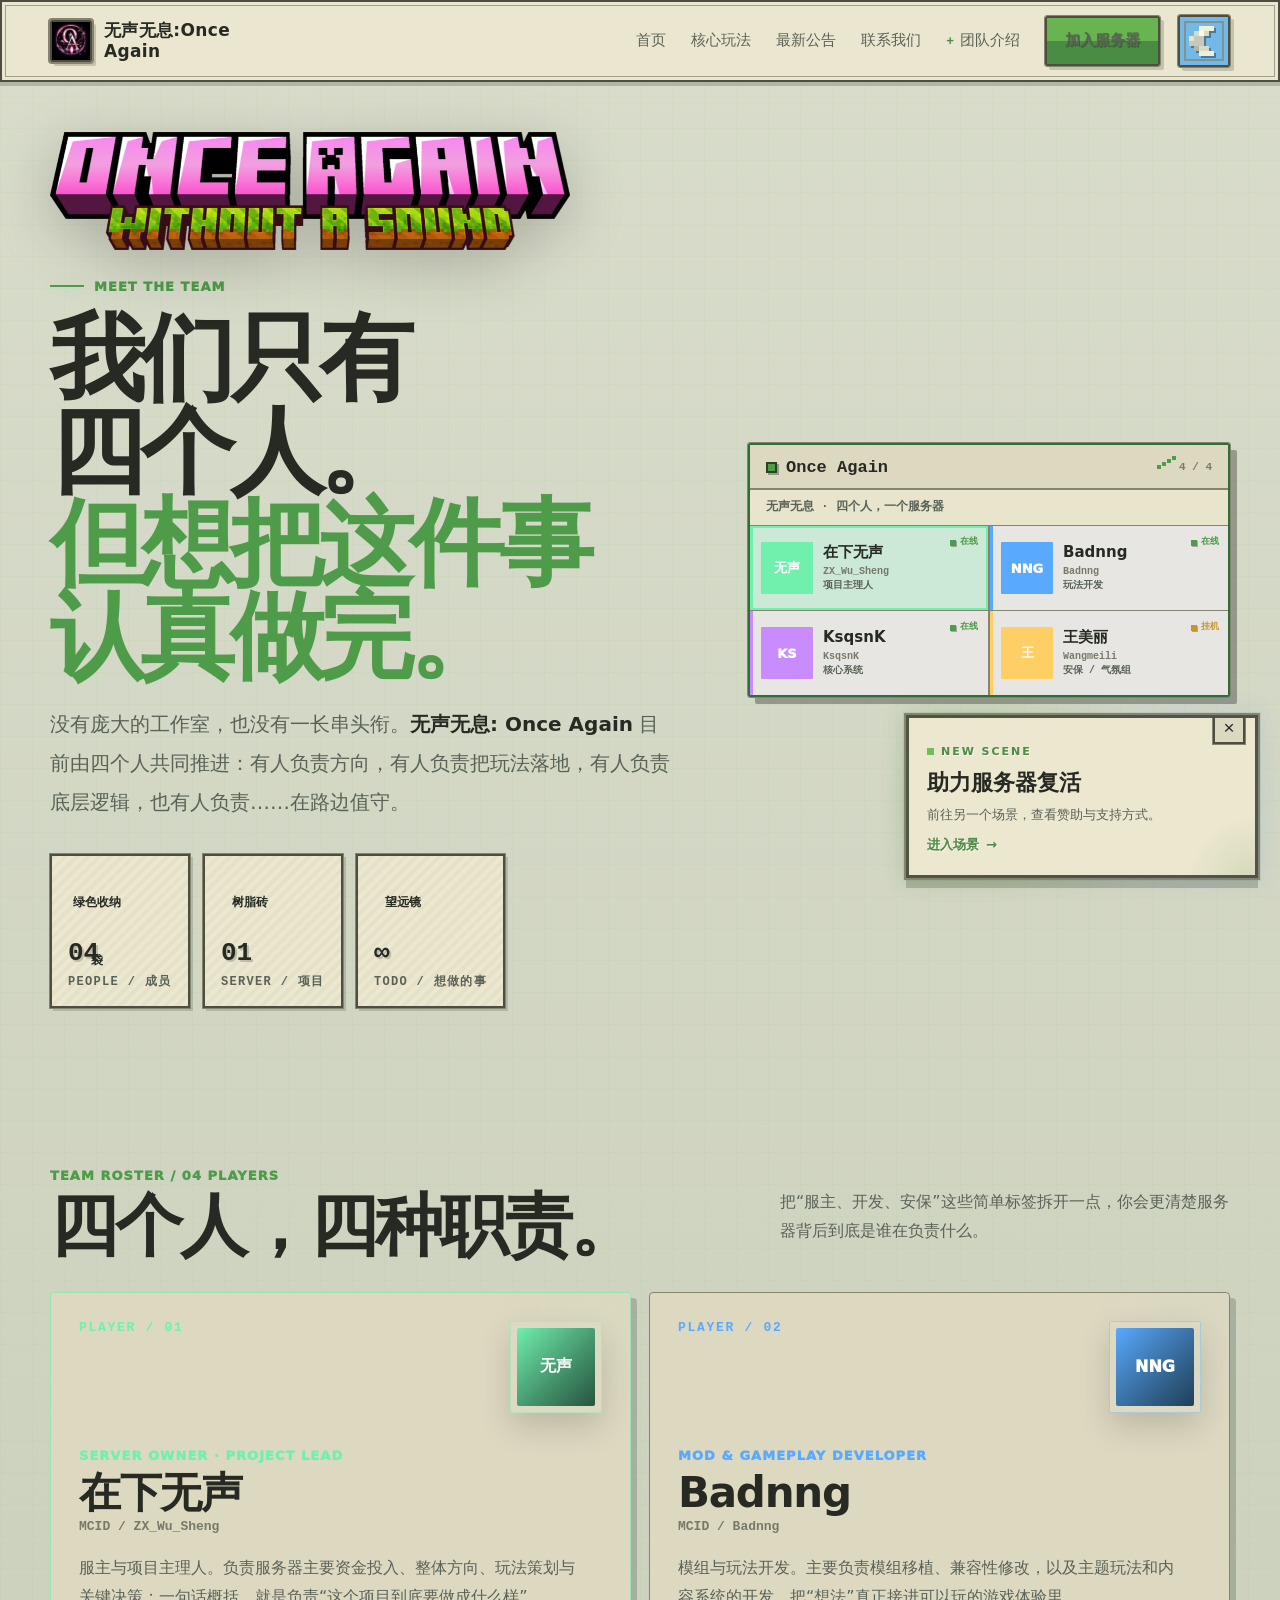
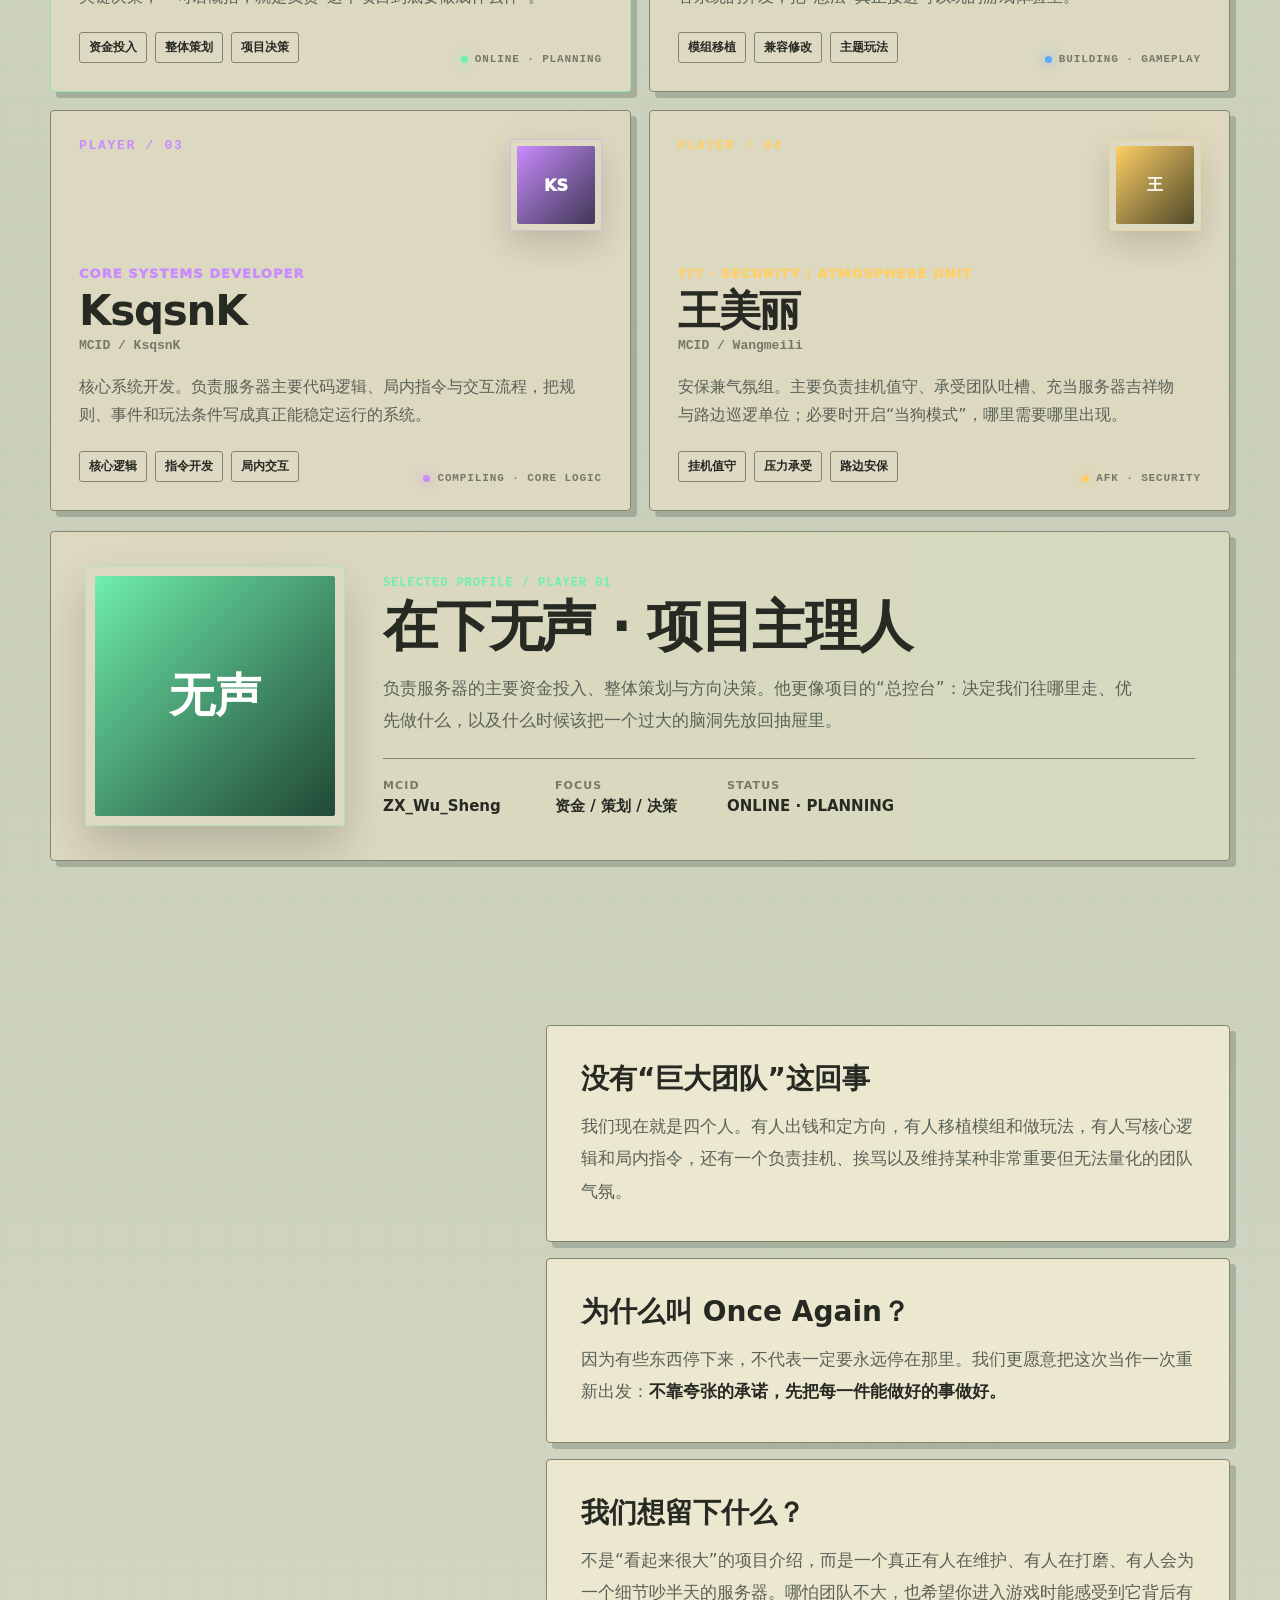
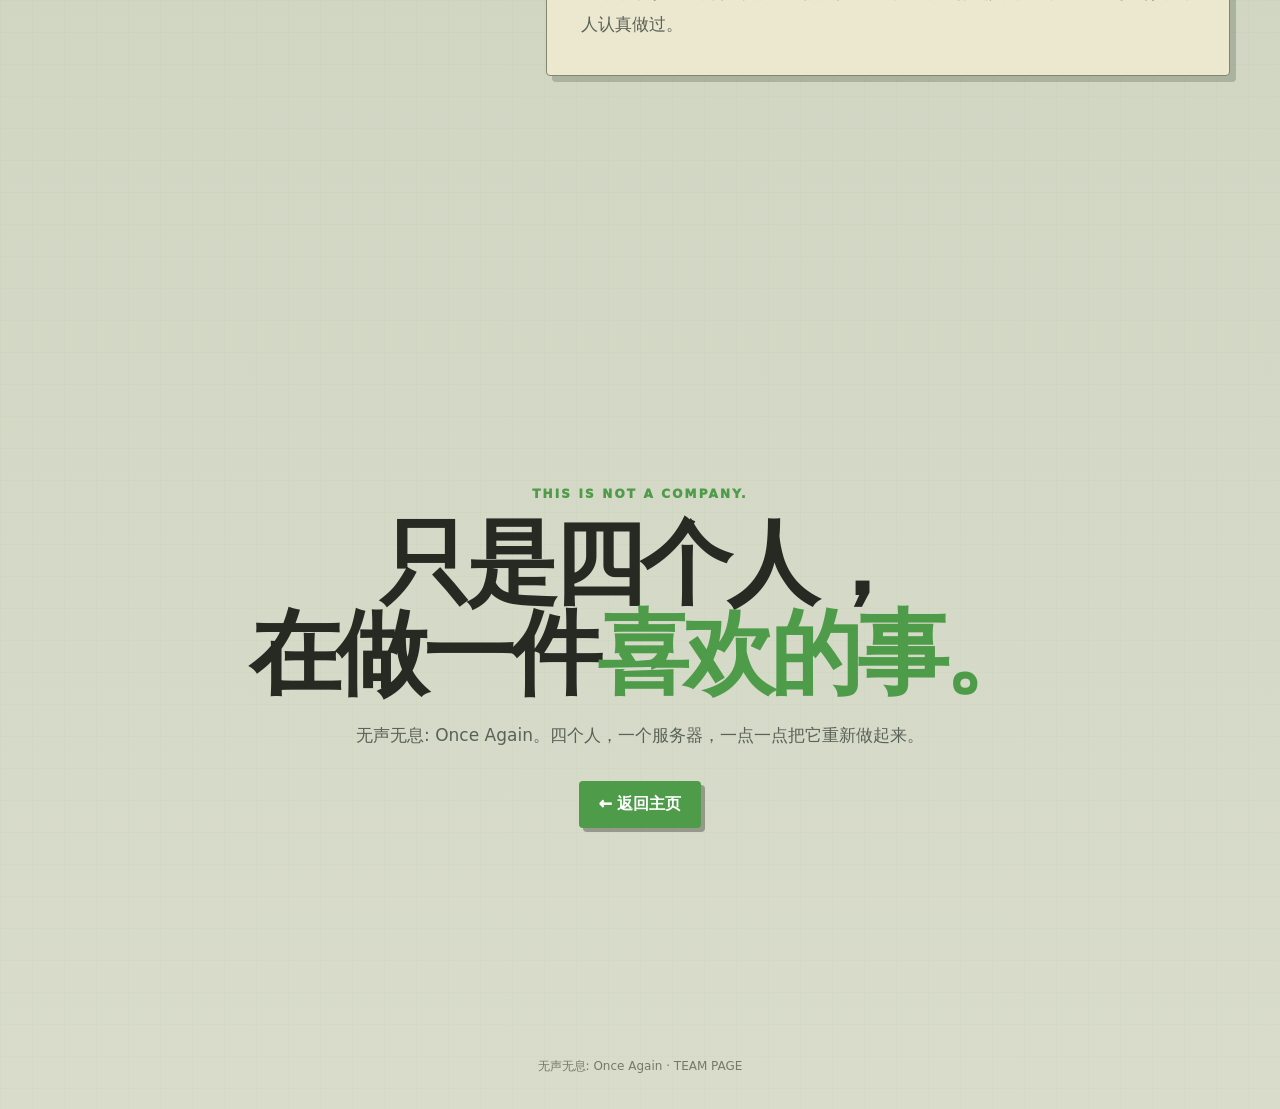
==== commit 8431f3f3: "2.1.1 小更新，修bug，我需要志同道合的人来帮忙做模型什么的了" ====
--- a/jieshao.html
+++ b/jieshao.html
@@ -795,7 +795,7 @@
 </style>
   <link rel="icon" type="image/png" href="NEW-logo-ICON.png">
   <link rel="apple-touch-icon" href="NEW-logo-ICON.png">
-  <link rel="stylesheet" href="site-nav-shared.css?v=20260827-card-follow-v4-page">
+  <link rel="stylesheet" href="site-nav-shared.css?v=20260913-teaser-glow-v1">
   <link rel="stylesheet" href="site-mobile-shared.css?v=20260913-frontend-design-v1">
   <script src="site-card-follow.js?v=20260828-touch-follow-v7" defer></script>
 </head>
--- a/site-nav-shared.css
+++ b/site-nav-shared.css
@@ -652,9 +652,35 @@
 
 .oa-scene-teaser::before,
 .oa-scene-teaser-inner::after {
-  display: none !important;
-  content: none !important;
-  filter: none !important;
+  pointer-events: none !important;
+}
+
+.oa-scene-teaser::before {
+  content: "" !important;
+  display: block !important;
+  position: absolute !important;
+  inset: -9px !important;
+  z-index: -1 !important;
+  border-radius: 8px !important;
+  background:
+    radial-gradient(circle at 18% 50%, color-mix(in srgb, var(--site-nav-highlight) 48%, transparent), transparent 58%),
+    radial-gradient(circle at 82% 50%, color-mix(in srgb, #5e8cff 28%, transparent), transparent 62%) !important;
+  filter: blur(10px) !important;
+  opacity: .72 !important;
+}
+
+.oa-scene-teaser-inner::after {
+  content: "" !important;
+  display: block !important;
+  position: absolute !important;
+  width: 150px !important;
+  height: 150px !important;
+  right: -78px !important;
+  bottom: -88px !important;
+  border-radius: 50% !important;
+  background: radial-gradient(circle, color-mix(in srgb, var(--site-nav-highlight) 22%, transparent), transparent 68%) !important;
+  opacity: .8 !important;
+  filter: blur(1px) !important;
 }
 
 .oa-scene-teaser-inner {
@@ -841,7 +867,7 @@
     height: 58px !important;
     padding: 0 !important;
     border: 2px solid var(--site-nav-edge) !important;
-    border-radius: 999px !important;
+    border-radius: 4px !important;
     outline: 2px solid color-mix(in srgb, var(--site-nav-highlight) 72%, var(--site-nav-line)) !important;
     background: var(--site-nav-panel) !important;
     box-shadow:
@@ -879,7 +905,7 @@
     min-height: 0 !important;
     padding: 0 46px 0 16px !important;
     gap: 10px !important;
-    border-radius: 999px !important;
+    border-radius: 2px !important;
     background:
       linear-gradient(
         90deg,
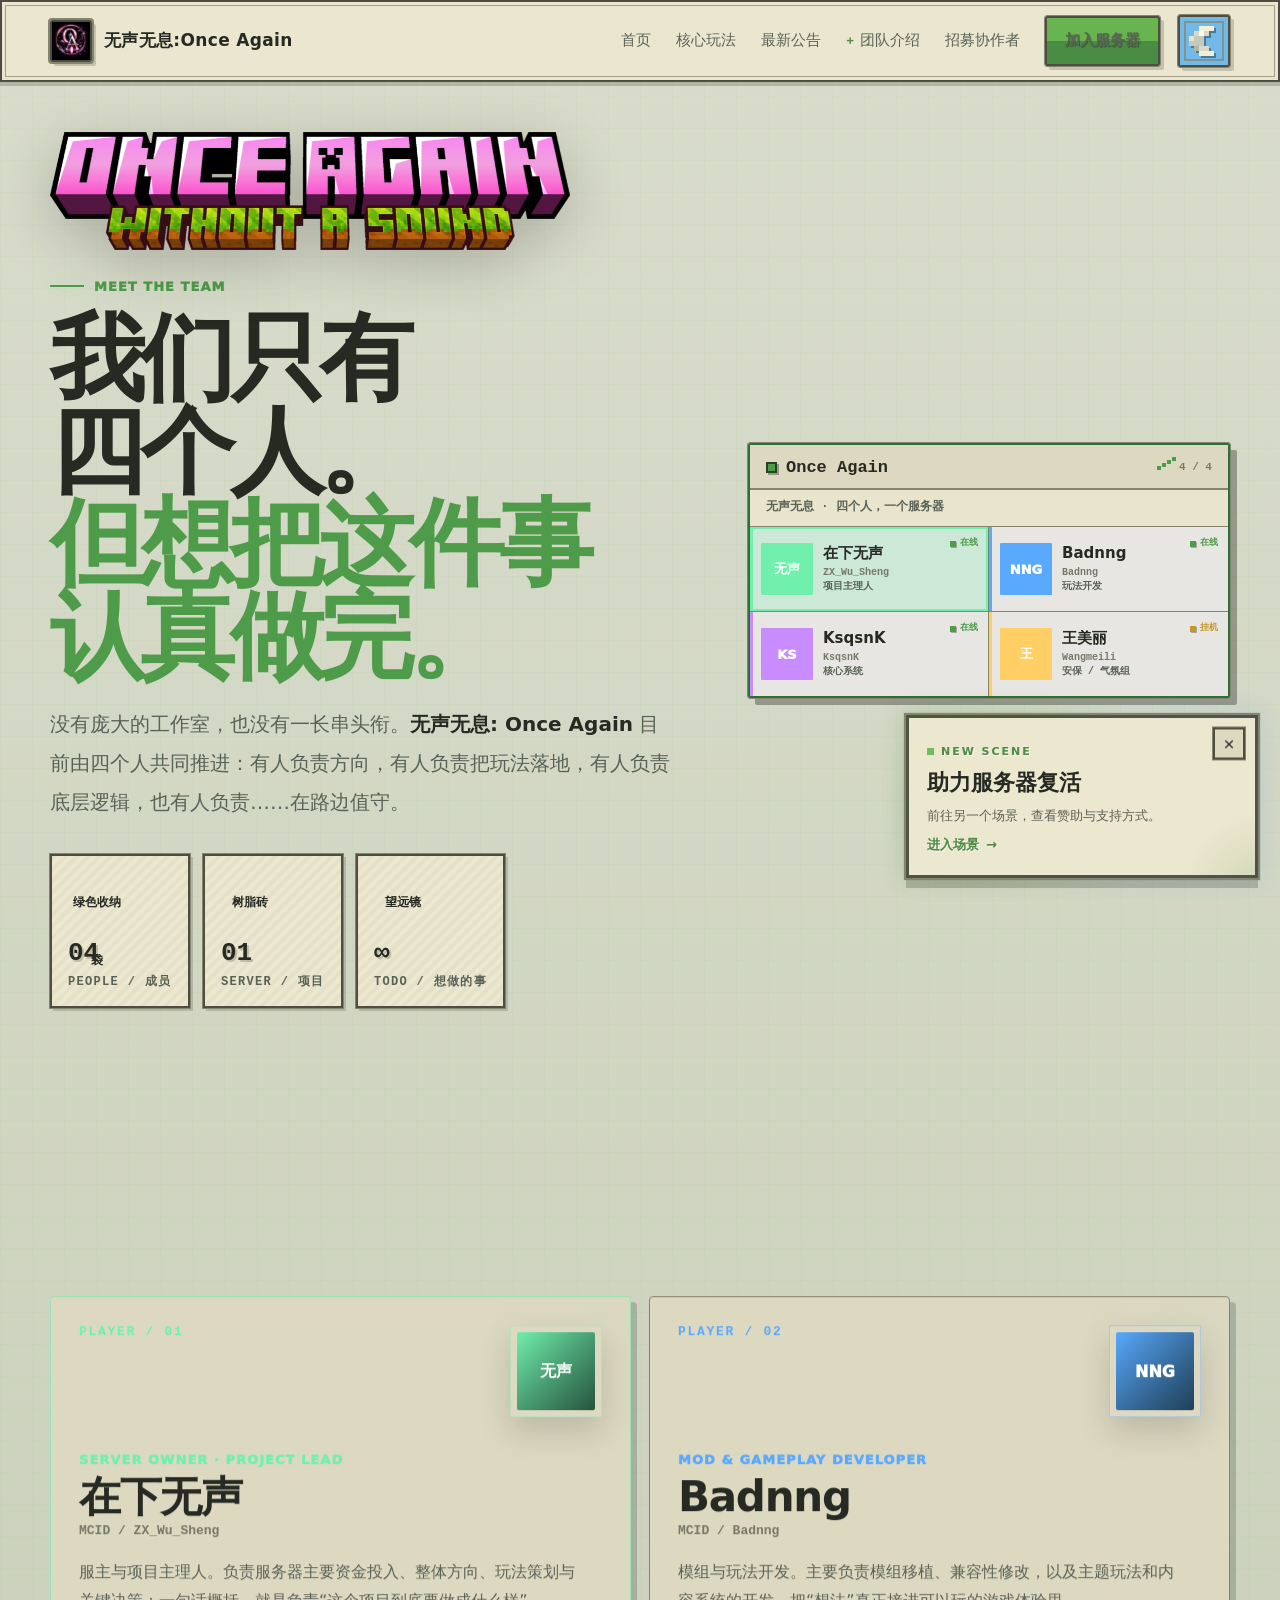
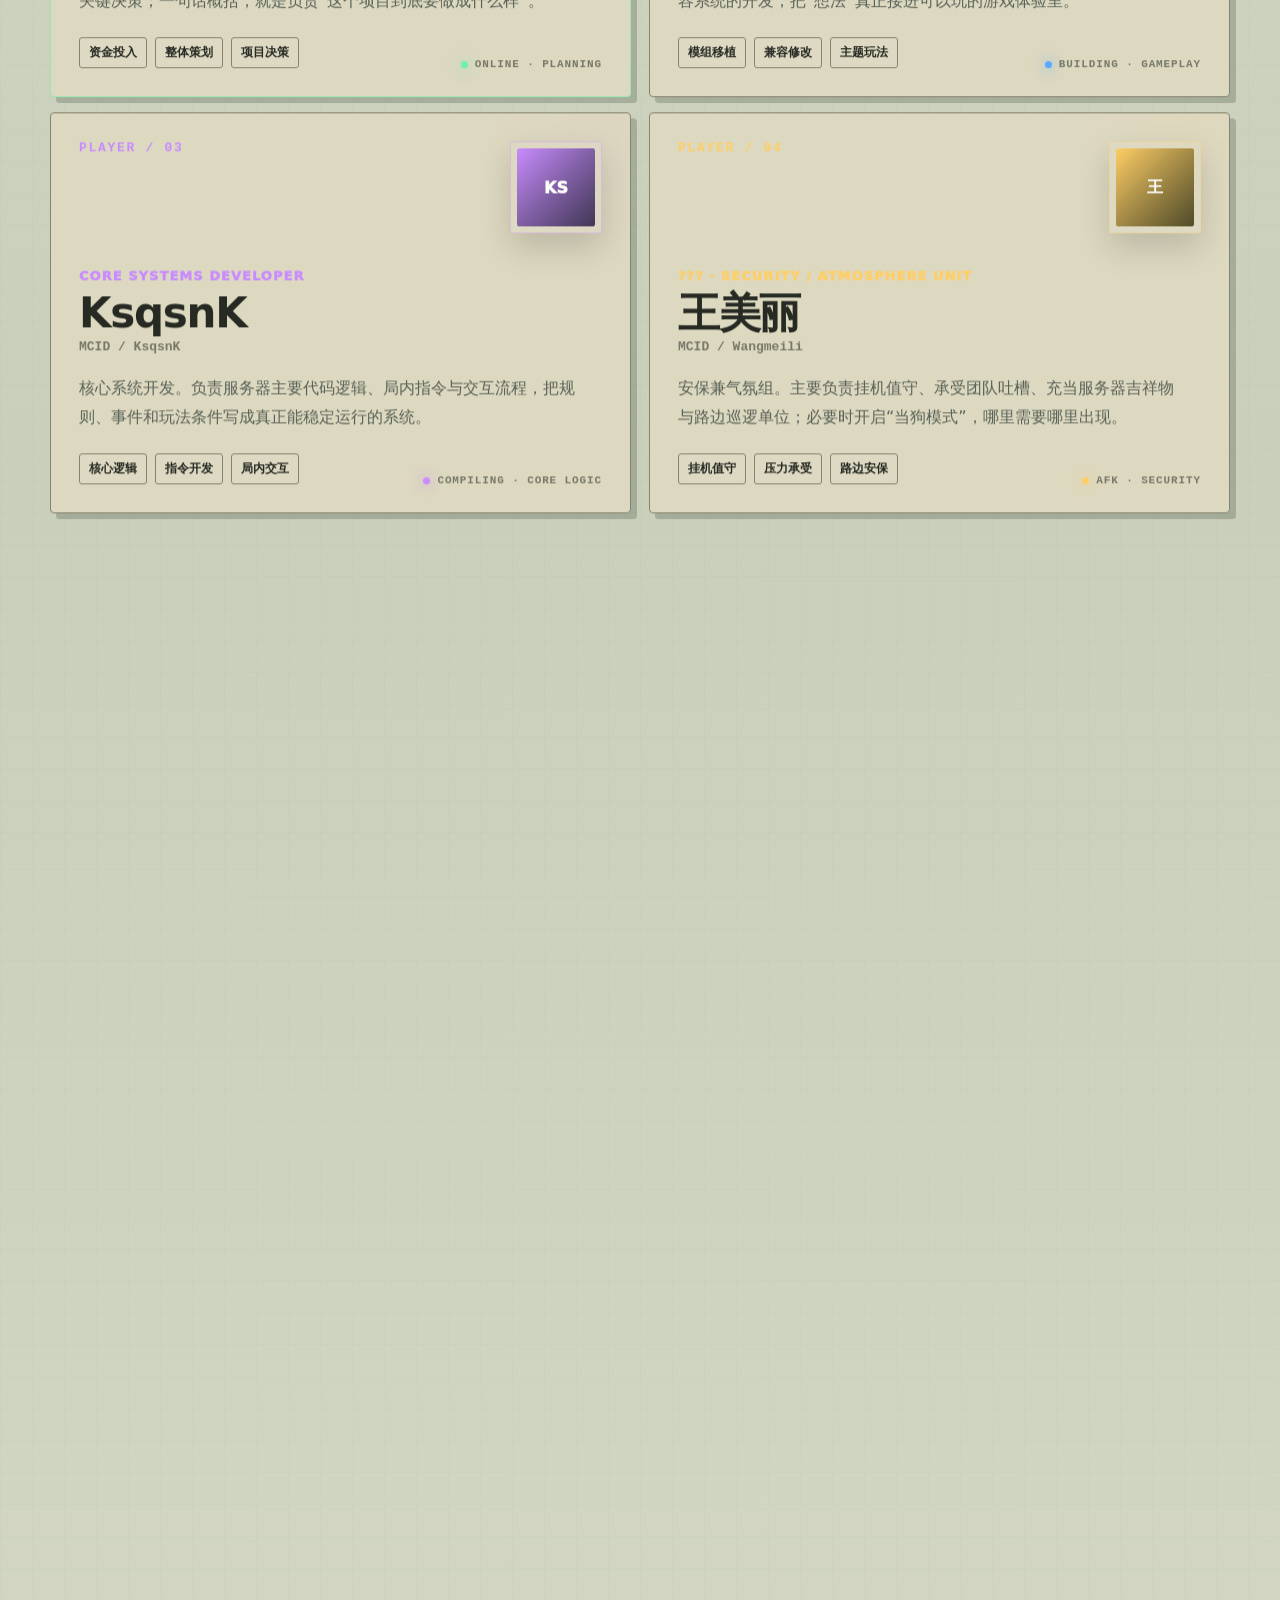
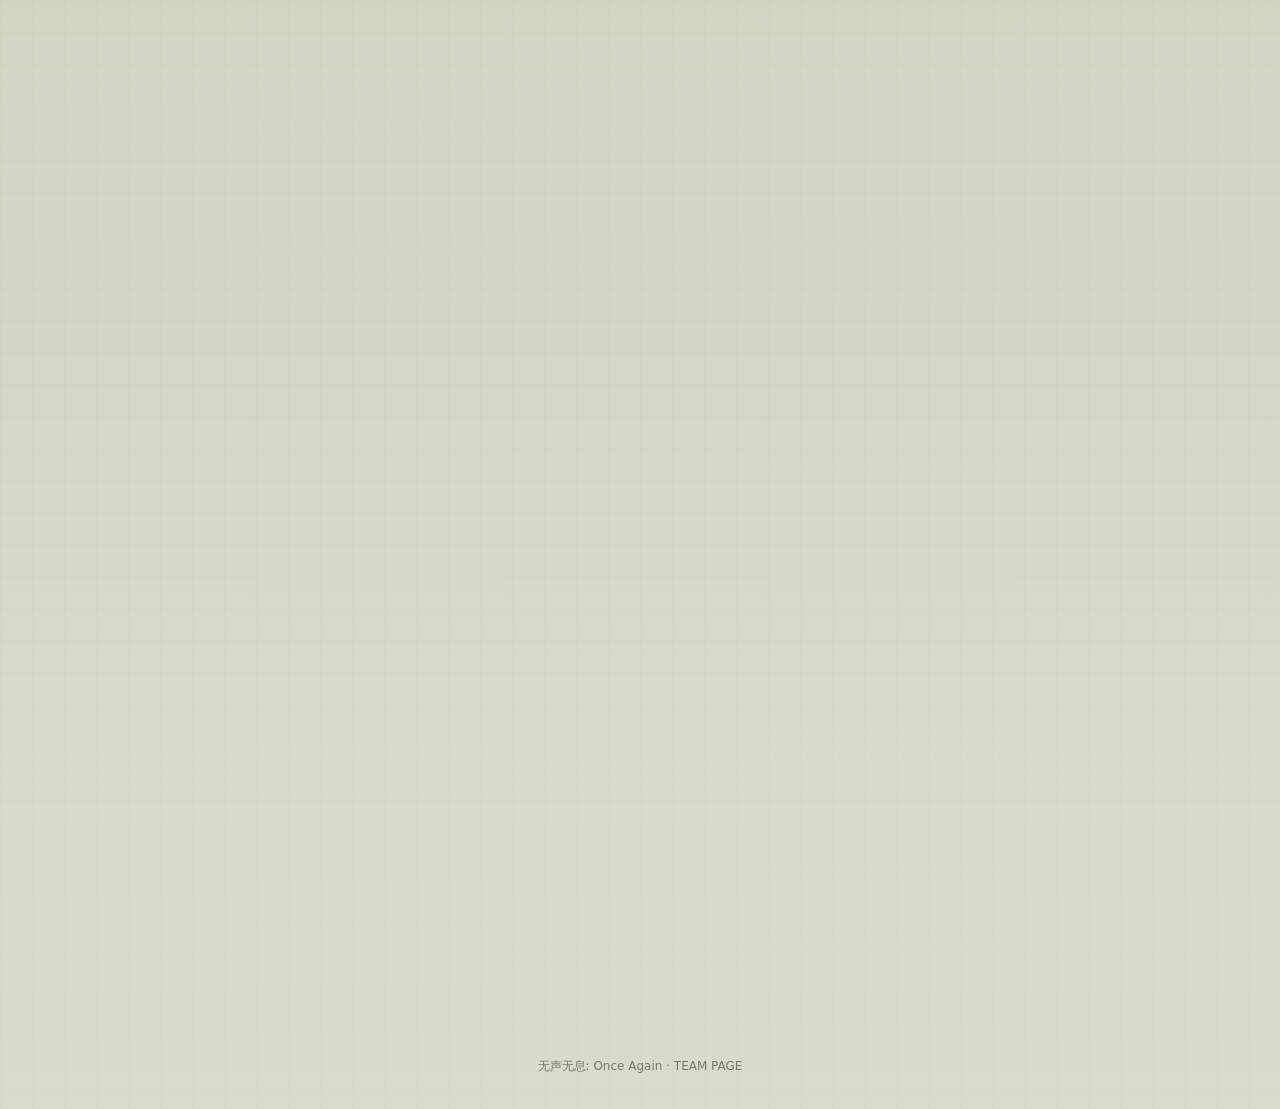
==== commit 7ca0df77: "2.1.2" ====
--- a/jieshao.html
+++ b/jieshao.html
@@ -811,8 +811,8 @@
       <a href="index.html#home">首页</a>
       <a href="index.html#features">核心玩法</a>
       <a href="index.html#news">最新公告</a>
-      <a href="index.html#contact">联系我们</a>
       <a class="nav-team-link" href="jieshao.html#team">团队介绍</a>
+      <a href="ztdh.html#recruit">招募协作者</a>
       <a class="nav-button" href="index.html#join">加入服务器</a>
     </nav>
     <button class="theme-toggle" id="themeToggle" type="button" aria-label="切换到白色主题" title="切换黑白主题">
@@ -1105,7 +1105,7 @@
     if(url.origin !== location.origin && location.protocol !== 'file:') return;
 
     const file = (url.pathname.split('/').pop() || '').toLowerCase();
-    if(!['index.html','scene1.html','jieshao.html'].includes(file)) return;
+    if(!['index.html','scene1.html','jieshao.html','ztdh.html'].includes(file)) return;
 
     url.searchParams.set('theme', currentTheme());
     anchor.href = url.href;
@@ -1117,7 +1117,7 @@
 <script id="oa-theme-link-sync">
 (function () {
   const root = document.documentElement;
-  const internalPages = new Set(['index.html', 'jieshao.html', 'scene1.html']);
+  const internalPages = new Set(['index.html', 'jieshao.html', 'scene1.html', 'ztdh.html']);
 
   function currentTheme() {
     return root.getAttribute('data-theme') === 'light' ? 'light' : 'dark';
--- a/site-nav-shared.css
+++ b/site-nav-shared.css
@@ -37,7 +37,7 @@
   backdrop-filter: none !important;
   -webkit-backdrop-filter: none !important;
   font-family: "Microsoft YaHei", "PingFang SC", system-ui, sans-serif !important;
-  transition: top .42s cubic-bezier(.22, 1, .36, 1), width .42s cubic-bezier(.22, 1, .36, 1), border-radius .42s cubic-bezier(.22, 1, .36, 1), box-shadow .32s ease, background-color .32s ease !important;
+  transition: top .34s cubic-bezier(.16, 1, .3, 1), width .34s cubic-bezier(.16, 1, .3, 1), border-radius .34s cubic-bezier(.16, 1, .3, 1), box-shadow .22s ease, background-color .22s ease !important;
 }
 
 .navbar::before {
@@ -68,7 +68,7 @@
   gap: 28px !important;
   padding-top: 0 !important;
   padding-bottom: 0 !important;
-  transition: min-height .42s cubic-bezier(.22, 1, .36, 1), gap .42s ease !important;
+  transition: min-height .34s cubic-bezier(.16, 1, .3, 1), gap .24s cubic-bezier(.16, 1, .3, 1) !important;
 }
 
 .navbar.scrolled .nav-inner {
@@ -80,6 +80,7 @@
   display: flex !important;
   align-items: center !important;
   gap: 12px !important;
+  flex: 0 0 auto !important;
   color: var(--site-nav-text) !important;
   text-decoration: none !important;
   font-weight: 900 !important;
@@ -99,7 +100,8 @@
   background: var(--site-nav-panel-2) !important;
   box-shadow: var(--site-nav-shadow) !important;
   cursor: zoom-in !important;
-  transition: transform .42s cubic-bezier(.22, 1, .36, 1), width .42s ease, height .42s ease, box-shadow .25s ease !important;
+  transition: transform .34s cubic-bezier(.16, 1, .3, 1), box-shadow .2s ease !important;
+  will-change: transform;
 }
 
 .navbar .logo-image-wrap img {
@@ -126,6 +128,7 @@
   color: var(--site-nav-text) !important;
   font-size: 17px !important;
   line-height: 1.25 !important;
+  white-space: nowrap !important;
   text-shadow: none !important;
 }
 
@@ -133,12 +136,15 @@
   display: flex !important;
   align-items: center !important;
   gap: 18px !important;
+  min-width: 0 !important;
 }
 
 .navbar .nav-links {
   display: flex;
   align-items: center !important;
   gap: 25px !important;
+  flex: 0 1 auto !important;
+  min-width: 0 !important;
   color: var(--site-nav-muted) !important;
   font-size: 15px !important;
   line-height: 1.7 !important;
@@ -148,7 +154,19 @@
   position: relative !important;
   color: inherit !important;
   text-decoration: none !important;
-  transition: color .25s ease, transform .25s ease, box-shadow .25s ease !important;
+  transition: color .18s ease, transform .18s cubic-bezier(.16, 1, .3, 1), box-shadow .18s ease !important;
+  white-space: nowrap !important;
+  flex: 0 0 auto !important;
+}
+
+@media (max-width: 1200px) and (min-width: 951px) {
+  .navbar .nav-inner { gap: 16px !important; }
+  .navbar .nav-right { gap: 10px !important; }
+  .navbar .nav-links { gap: 14px !important; font-size: 13px !important; }
+  .navbar .logo { gap: 9px !important; }
+  .navbar .logo-name { font-size: 15px !important; }
+  .navbar .nav-button { padding-inline: 12px !important; }
+  .navbar .theme-toggle { width: 48px !important; min-width: 48px !important; flex-basis: 48px !important; }
 }
 
 .navbar .nav-links a:not(.nav-button)::after {
@@ -160,7 +178,7 @@
   height: 3px !important;
   background: var(--site-nav-highlight) !important;
   transform: translateX(-50%) scaleX(0) !important;
-  transition: transform .28s ease !important;
+  transition: transform .2s cubic-bezier(.16, 1, .3, 1) !important;
 }
 
 .navbar .nav-links a:not(.nav-button):hover,
@@ -259,7 +277,7 @@
   display: grid !important;
   place-items: center !important;
   transform: none !important;
-  transition: opacity .18s steps(2, end) !important;
+  transition: opacity .18s ease !important;
 }
 
 .navbar .mc-sky-svg {
@@ -396,7 +414,8 @@
   opacity: 0 !important;
   visibility: hidden !important;
   pointer-events: none !important;
-  transition: opacity .28s ease, visibility .28s ease !important;
+  transition: opacity .22s ease, visibility .22s ease !important;
+  will-change: opacity;
 }
 
 .logo-lightbox.open {
@@ -416,7 +435,8 @@
   box-shadow: 12px 12px 0 rgba(0, 0, 0, .45) !important;
   transform: scale(.82) translateY(24px) !important;
   opacity: 0 !important;
-  transition: transform .42s cubic-bezier(.2, .9, .2, 1.15), opacity .28s ease !important;
+  transition: transform .3s cubic-bezier(.16, 1, .3, 1), opacity .22s ease !important;
+  will-change: transform, opacity;
 }
 
 .logo-lightbox.open .logo-lightbox-dialog {
@@ -451,7 +471,7 @@
   line-height: 1 !important;
   cursor: pointer !important;
   box-shadow: 3px 3px 0 rgba(0, 0, 0, .32) !important;
-  transition: transform .1s steps(2, end), box-shadow .1s steps(2, end) !important;
+  transition: transform .14s cubic-bezier(.16, 1, .3, 1), box-shadow .14s ease !important;
 }
 
 .logo-lightbox-close:hover {
@@ -500,7 +520,7 @@
     pointer-events: none !important;
     transform: translateY(-15px) scale(.97) !important;
     transform-origin: top !important;
-    transition: opacity .2s steps(2, end), visibility .2s steps(2, end), transform .24s steps(2, end) !important;
+    transition: opacity .2s ease, visibility .2s ease, transform .24s cubic-bezier(.16, 1, .3, 1) !important;
   }
 
   .navbar .nav-links.open {
@@ -637,7 +657,8 @@
   opacity: 1 !important;
   animation: none !important;
   transform: none !important;
-  transition: transform .1s steps(2, end), box-shadow .1s steps(2, end), opacity .24s steps(3, end) !important;
+  transition: transform .16s cubic-bezier(.16, 1, .3, 1), box-shadow .16s ease, opacity .22s ease !important;
+  will-change: transform, opacity;
 }
 
 .oa-scene-teaser:hover {
@@ -791,7 +812,7 @@
   cursor: pointer !important;
   backdrop-filter: none !important;
   -webkit-backdrop-filter: none !important;
-  transition: transform .1s steps(2, end), box-shadow .1s steps(2, end) !important;
+  transition: transform .14s cubic-bezier(.16, 1, .3, 1), box-shadow .14s ease !important;
 }
 
 .oa-scene-close:hover {
@@ -811,7 +832,7 @@
   box-shadow: 8px 8px 0 rgba(0, 0, 0, .24) !important;
   pointer-events: none !important;
   animation: none !important;
-  transition: opacity .24s steps(3, end), transform .28s steps(3, end) !important;
+  transition: opacity .2s ease, transform .24s cubic-bezier(.16, 1, .3, 1) !important;
 }
 
 html[data-theme="light"] .oa-scene-teaser {
@@ -846,16 +867,8 @@
 }
 
 @keyframes oa-mobile-teaser-signal {
-  0%,
-  100% {
-    opacity: .55;
-    box-shadow: 0 0 0 0 color-mix(in srgb, var(--site-nav-highlight) 18%, transparent);
-  }
-
-  50% {
-    opacity: 1;
-    box-shadow: 0 0 0 5px color-mix(in srgb, var(--site-nav-highlight) 16%, transparent);
-  }
+  0%, 100% { opacity: .62; transform: scale(.86); }
+  50% { opacity: 1; transform: scale(1); }
 }
 
 @media (max-width: 700px) {
@@ -934,7 +947,7 @@
     flex: 0 0 8px !important;
     border-radius: 2px !important;
     background: var(--site-nav-highlight) !important;
-    animation: oa-mobile-teaser-signal 1.4s steps(2, end) infinite !important;
+    animation: oa-mobile-teaser-signal 1.6s ease-in-out infinite !important;
   }
 
   .oa-scene-title {
--- a/site-mobile-shared.css
+++ b/site-mobile-shared.css
@@ -9,6 +9,44 @@
 
 body {
   text-rendering: optimizeLegibility;
+}
+
+/* Shared motion contract: short, composited transitions with one easing curve. */
+:root { --oa-motion-ease: cubic-bezier(.16, 1, .3, 1); }
+.reveal, .reveal-left, .reveal-right, .reveal-smooth { will-change: opacity, transform; }
+.page-home .reveal, .page-home .reveal-left, .page-home .reveal-right {
+  transition-duration: .34s, .4s !important;
+  transition-timing-function: ease, var(--oa-motion-ease) !important;
+}
+.page-team .reveal { transition: opacity .34s ease, transform .4s var(--oa-motion-ease) !important; }
+.page-sponsor .reveal-smooth {
+  filter: none !important;
+  transition: opacity .34s ease, transform .4s var(--oa-motion-ease) !important;
+}
+.role-card, .member-card, .feature-card, .journey-step, .news-card,
+.contact-card, .pay-card, .info-card, .thanks, .oa-float-control {
+  will-change: transform;
+  transition-timing-function: var(--oa-motion-ease) !important;
+}
+.page-team .member-card {
+  transition: transform .2s var(--oa-motion-ease), border-color .2s ease, box-shadow .2s ease !important;
+}
+.page-team .member-card::before,
+.page-team .member-card::after {
+  transition: transform .28s var(--oa-motion-ease), opacity .22s ease !important;
+}
+.page-sponsor .pay-card,
+.page-sponsor .qr-frame {
+  transition: transform .24s var(--oa-motion-ease), box-shadow .24s ease !important;
+}
+.navbar .nav-button,
+.navbar .menu-button,
+.navbar .theme-toggle,
+.button,
+.control-button,
+.control-btn,
+.return-home {
+  transition-timing-function: var(--oa-motion-ease) !important;
 }
 
 body.page-home,
@@ -433,6 +471,21 @@
   .page-sponsor .disclaimer {
     margin-top: 22px !important;
     line-height: 1.7 !important;
+  }
+}
+
+@media (prefers-reduced-motion: reduce) {
+  html { scroll-behavior: auto !important; }
+  .reveal, .reveal-left, .reveal-right, .reveal-smooth {
+    opacity: 1 !important;
+    transform: none !important;
+    translate: none !important;
+    filter: none !important;
+  }
+  .role-card, .member-card, .feature-card, .journey-step, .news-card,
+  .contact-card, .pay-card, .info-card, .thanks, .oa-float-control {
+    transition: none !important;
+    will-change: auto !important;
   }
 }
 
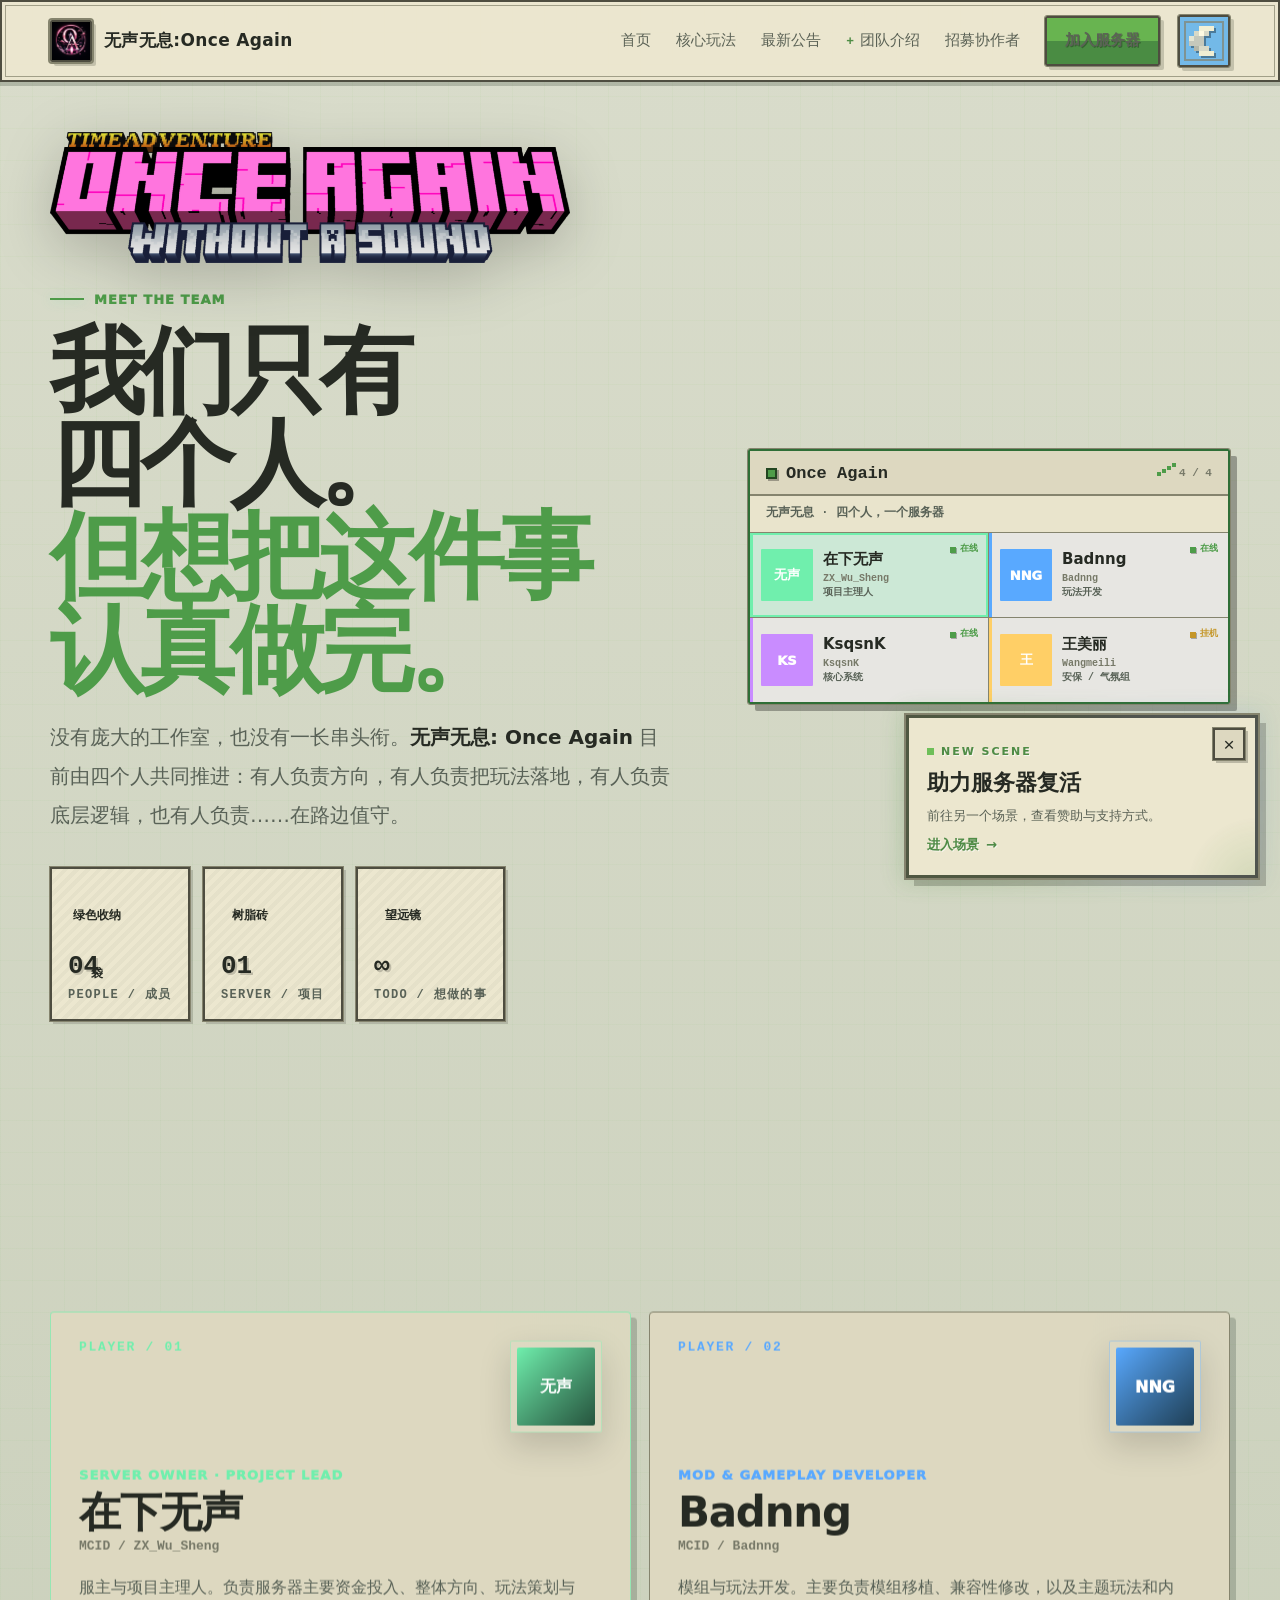
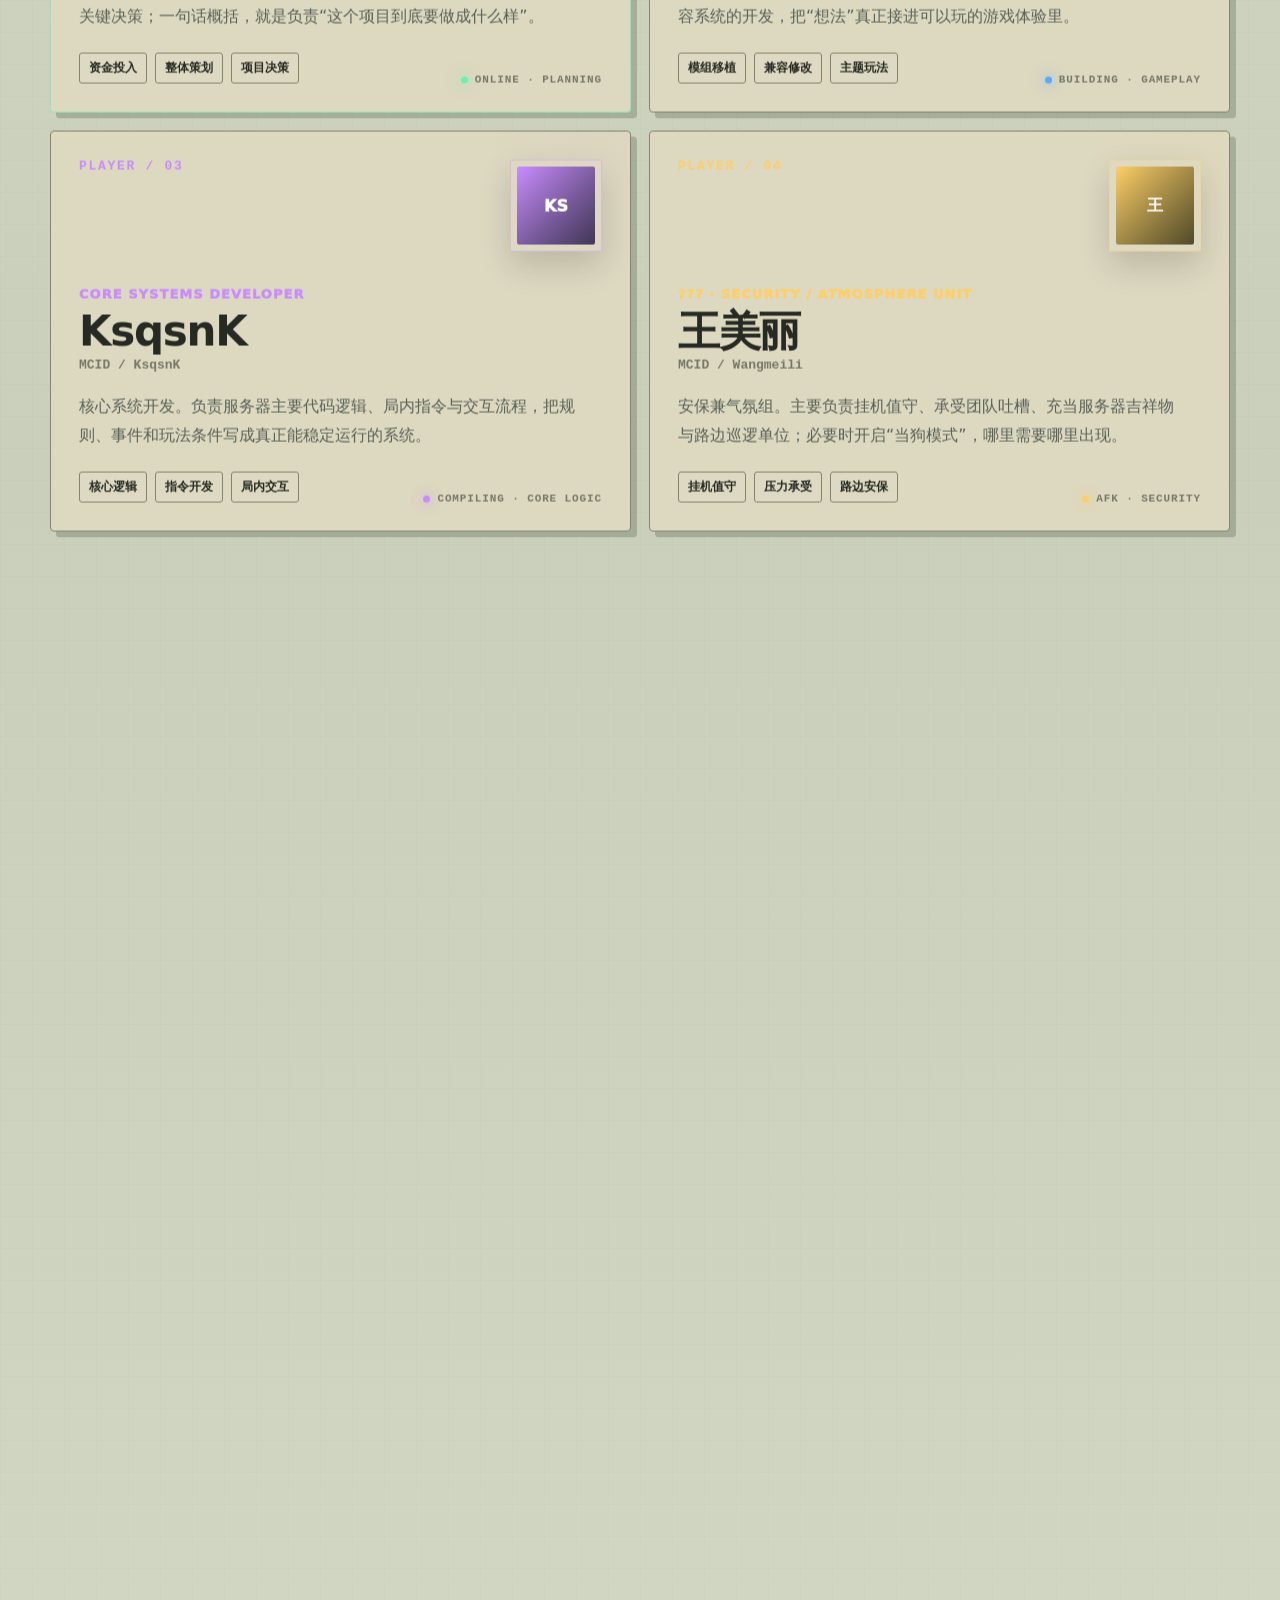
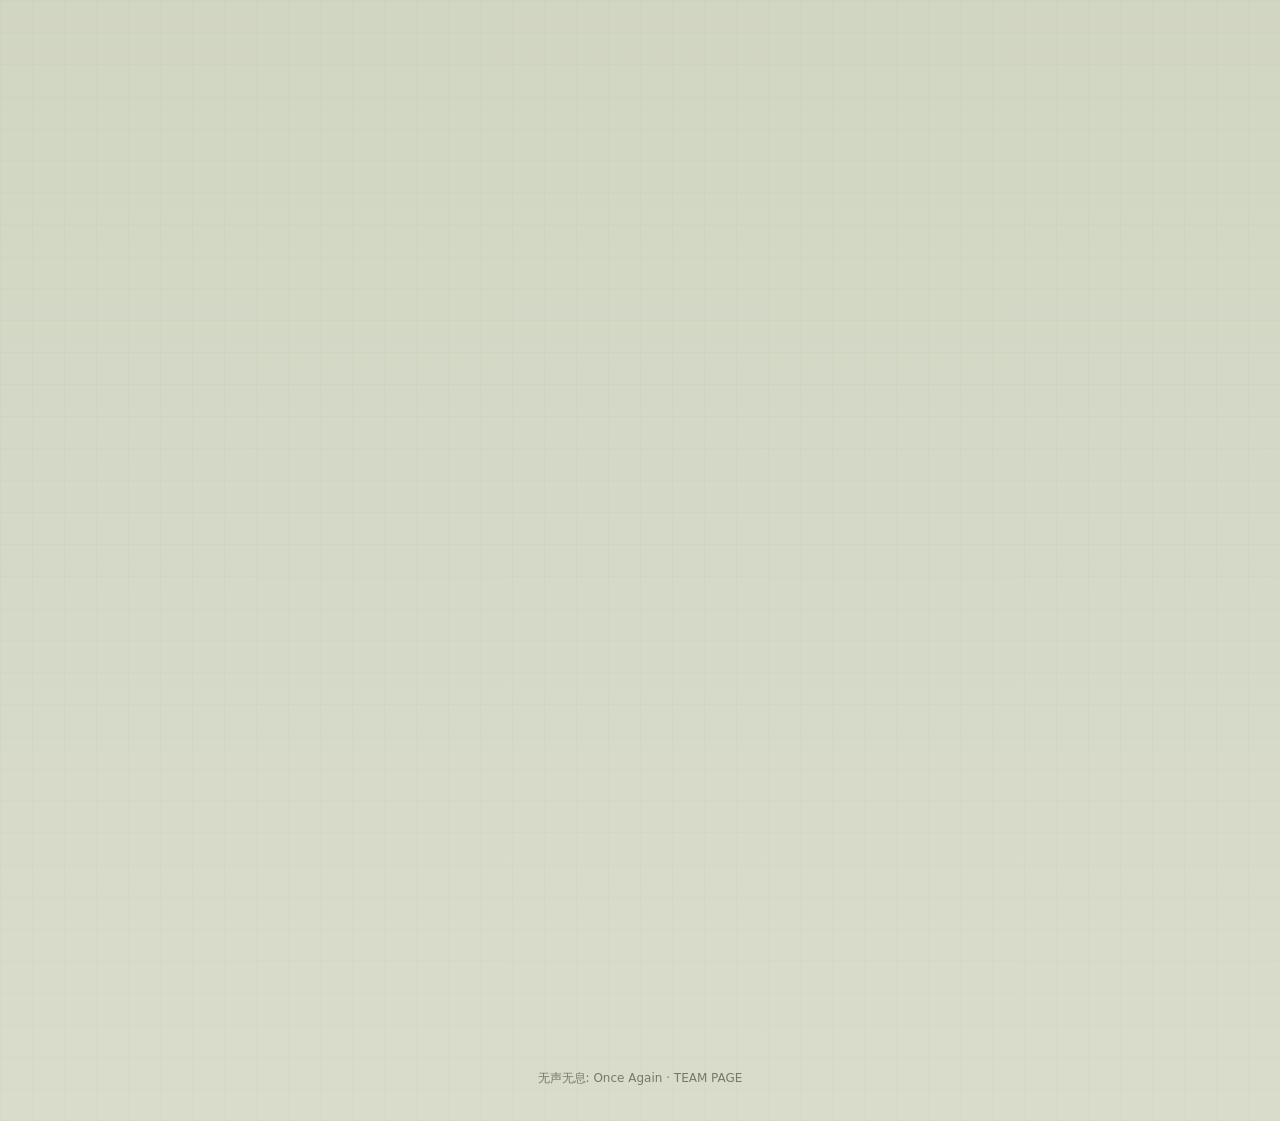
==== commit 629bb289: "2.2 需要招募" ====
--- a/jieshao.html
+++ b/jieshao.html
@@ -655,7 +655,8 @@
 .oa-scene-teaser.oa-closing{animation:none;opacity:0;transform:translateY(14px) scale(.96);transition:opacity .24s ease,transform .28s ease;pointer-events:none}@keyframes oaTeaserOrbit{to{--oa-teaser-angle:360deg}}@keyframes oaTeaserBreathe{0%,100%{box-shadow:0 0 13px rgba(92,168,255,.18),0 0 24px rgba(255,91,174,.12),0 18px 52px rgba(0,0,0,.28)}50%{box-shadow:0 0 23px rgba(92,168,255,.36),0 0 42px rgba(255,91,174,.25),0 20px 58px rgba(0,0,0,.34)}}@keyframes oaTeaserDot{0%,100%{opacity:.55;transform:scale(.86)}50%{opacity:1;transform:scale(1.12)}}
 @media(max-width:700px){.oa-scene-teaser{right:12px;bottom:12px;width:min(332px,calc(100vw - 24px))}.oa-scene-teaser-inner{min-height:122px;padding:16px 44px 16px 16px}.oa-scene-title{font-size:20px}}
 /* Homepage final Minecraft override: copied as the last rule. */
-.oa-scene-teaser{--oa-teaser-angle:0deg!important;padding:0!important;border:3px solid #050806!important;border-radius:0!important;outline:2px solid #3b5842!important;background:#142018!important;box-shadow:8px 8px 0 rgba(0,0,0,.45)!important;animation:none!important;transform:none!important;transition:transform .10s steps(2,end),box-shadow .10s steps(2,end)!important}.oa-scene-teaser:hover{transform:translate(-2px,-2px)!important;box-shadow:10px 10px 0 rgba(0,0,0,.45)!important}.oa-scene-teaser::before{display:none!important;content:none!important;filter:none!important}.oa-scene-teaser-inner{min-height:128px;border:0!important;border-radius:0!important;outline:0!important;background:linear-gradient(90deg,rgba(255,255,255,.018) 50%,transparent 50%),#142018!important;background-size:16px 16px,auto!important;box-shadow:none!important;backdrop-filter:none!important;-webkit-backdrop-filter:none!important}.oa-scene-teaser-inner::after{display:none!important;content:none!important}.oa-scene-kicker{color:#6ebf59!important}.oa-scene-kicker-dot{animation:none!important;box-shadow:none!important}.oa-scene-enter{color:#4f9b44!important;transition:none!important}.oa-scene-close,html[data-theme="light"] .oa-scene-close{width:32px;height:32px;border:2px solid #050806!important;border-radius:0!important;outline:1px solid #3b5842!important;background:#111914!important;color:#f5f2e8!important;box-shadow:3px 3px 0 rgba(0,0,0,.32)!important;backdrop-filter:none!important;-webkit-backdrop-filter:none!important;transition:none!important}.oa-scene-close:hover{transform:translate(-1px,-1px)!important}
+.oa-scene-teaser{--oa-teaser-angle:0deg!important;padding:0!important;border:3px solid #050806!important;border-radius:0!important;outline:2px solid #3b5842!important;background:#142018!important;box-shadow:8px 8px 0 rgba(0,0,0,.45),0 0 18px rgba(112,185,87,.18)!important;animation:oaMcTeaserGlow 3.6s ease-in-out infinite!important;transform:none!important;transition:transform .10s steps(2,end),box-shadow .25s ease!important}.oa-scene-teaser:hover{transform:translate(-2px,-2px)!important;box-shadow:10px 10px 0 rgba(0,0,0,.45),0 0 28px rgba(112,185,87,.34)!important}.oa-scene-teaser::before{display:block!important;content:""!important;position:absolute!important;inset:-7px!important;z-index:-1!important;border:2px solid rgba(112,185,87,.42)!important;background:transparent!important;filter:blur(7px)!important;opacity:.55!important;pointer-events:none!important}.oa-scene-teaser-inner{min-height:128px;border:0!important;border-radius:0!important;outline:0!important;background:linear-gradient(90deg,rgba(255,255,255,.018) 50%,transparent 50%),#142018!important;background-size:16px 16px,auto!important;box-shadow:none!important;backdrop-filter:none!important;-webkit-backdrop-filter:none!important}.oa-scene-teaser-inner::after{display:none!important;content:none!important}.oa-scene-kicker{color:#6ebf59!important}.oa-scene-kicker-dot{animation:oaTeaserDot 2.6s ease-in-out infinite!important;box-shadow:0 0 12px rgba(101,239,172,.55)!important}.oa-scene-enter{color:#4f9b44!important;transition:none!important}.oa-scene-close,html[data-theme="light"] .oa-scene-close{width:32px;height:32px;border:2px solid #050806!important;border-radius:0!important;outline:1px solid #3b5842!important;background:#111914!important;color:#f5f2e8!important;box-shadow:3px 3px 0 rgba(0,0,0,.32)!important;backdrop-filter:none!important;-webkit-backdrop-filter:none!important;transition:none!important}.oa-scene-close:hover{transform:translate(-1px,-1px)!important}
+@keyframes oaMcTeaserGlow{0%,100%{box-shadow:8px 8px 0 rgba(0,0,0,.45),0 0 14px rgba(112,185,87,.14)}50%{box-shadow:8px 8px 0 rgba(0,0,0,.45),0 0 28px rgba(112,185,87,.34)}}
 /* Minecraft item slots for the team metrics. */
 .metric{position:relative;min-height:92px;padding:13px 15px 12px 66px!important;border:1px solid var(--line)!important;outline:0;background:repeating-linear-gradient(135deg,rgba(255,255,255,.025) 0 4px,transparent 4px 8px),var(--panel)!important;box-shadow:3px 3px 0 rgba(0,0,0,.2)!important}.metric-icon{position:absolute;left:14px;top:14px;width:38px;height:38px;object-fit:contain;image-rendering:pixelated;filter:drop-shadow(2px 2px 0 rgba(0,0,0,.25));background:var(--panel-strong);border:1px solid var(--line);padding:3px}.metric b{font-family:Consolas,ui-monospace,monospace;text-shadow:2px 2px 0 rgba(0,0,0,.2)}html[data-theme="light"] .metric{background:repeating-linear-gradient(135deg,rgba(40,55,42,.035) 0 4px,transparent 4px 8px),var(--panel)!important;box-shadow:3px 3px 0 rgba(73,75,63,.22)!important}
 
@@ -693,8 +694,9 @@
 @media(max-width:600px){.navbar .nav-inner,.navbar.scrolled .nav-inner{min-height:64px}.nav-links{top:84px!important}.navbar.scrolled .nav-links{top:78px!important}.theme-toggle{width:48px!important;height:48px!important}.mc-sky-svg{width:36px!important;height:36px!important}}
 
 /* The light theme must not turn the scene teaser into a hard black frame. */
-.oa-scene-teaser{--oa-teaser-angle:0deg!important;padding:0!important;border:3px solid #050806!important;border-radius:0!important;outline:2px solid #3b5842!important;background:#142018!important;box-shadow:8px 8px 0 rgba(0,0,0,.45)!important;animation:none!important;transform:none!important;transition:transform .10s steps(2,end),box-shadow .10s steps(2,end)!important}
-.oa-scene-teaser:hover{transform:translate(-2px,-2px)!important;box-shadow:10px 10px 0 rgba(0,0,0,.45)!important}
+.oa-scene-teaser{--oa-teaser-angle:0deg!important;padding:0!important;border:3px solid #050806!important;border-radius:0!important;outline:2px solid #3b5842!important;background:#142018!important;box-shadow:8px 8px 0 rgba(0,0,0,.45),0 0 18px rgba(112,185,87,.18)!important;animation:oaMcTeaserGlow 3.6s ease-in-out infinite!important;transform:none!important;transition:transform .10s steps(2,end),box-shadow .25s ease!important}
+.oa-scene-teaser:hover{transform:translate(-2px,-2px)!important;box-shadow:10px 10px 0 rgba(0,0,0,.45),0 0 28px rgba(112,185,87,.34)!important}
+.oa-scene-teaser::before{display:block!important;content:""!important;position:absolute!important;inset:-7px!important;z-index:-1!important;border:2px solid rgba(112,185,87,.42)!important;background:transparent!important;filter:blur(7px)!important;opacity:.55!important;pointer-events:none!important}
 .oa-scene-teaser-inner{min-height:128px;border:0!important;border-radius:0!important;outline:0!important;background:linear-gradient(90deg,rgba(255,255,255,.018) 50%,transparent 50%),#142018!important;background-size:16px 16px,auto!important;box-shadow:none!important;backdrop-filter:none!important;-webkit-backdrop-filter:none!important}
 .oa-scene-close,html[data-theme="light"] .oa-scene-close{width:32px;height:32px;border:2px solid var(--mc-edge)!important;border-radius:0!important;outline:1px solid var(--mc-line)!important;background:var(--mc-slot)!important;color:var(--mc-text)!important;box-shadow:3px 3px 0 rgba(0,0,0,.32)!important;backdrop-filter:none!important;transition:none!important}
 .oa-scene-close:hover{transform:translate(-1px,-1px)!important}
@@ -708,7 +710,7 @@
 .logo-lightbox-image{display:block;width:100%;max-height:calc(88vh - 20px);object-fit:contain;border-radius:2px;user-select:none;-webkit-user-drag:none}
 .logo-lightbox-close{position:absolute;top:-12px;right:-12px;width:36px;height:36px;display:grid;place-items:center;border:2px solid #050806;border-radius:2px;background:#111914;color:#f5f2e8;font-size:22px;line-height:1;cursor:pointer;box-shadow:3px 3px 0 rgba(0,0,0,.32)}
 html[data-theme="light"] .logo-lightbox-dialog{background:#ece7cf;border-color:#85846e}html[data-theme="light"] .logo-lightbox-close{background:#ddd8c0;color:#262a23;border-color:#4e4d40}
-html[data-theme="light"] .oa-scene-teaser{border-color:#4e4d40!important;outline-color:#85846e!important;background:#ece7cf!important;box-shadow:8px 8px 0 rgba(73,75,63,.30)!important}
+html[data-theme="light"] .oa-scene-teaser{border-color:#4e4d40!important;outline-color:#85846e!important;background:#ece7cf!important;box-shadow:8px 8px 0 rgba(73,75,63,.30),0 0 18px rgba(78,156,73,.18)!important}
 html[data-theme="light"] .oa-scene-teaser-inner{background:#ece7cf!important;color:#262a23!important}
 html[data-theme="light"] .oa-scene-title{color:#262a23!important}html[data-theme="light"] .oa-scene-desc{color:#596257!important}
 html[data-theme="light"] .oa-scene-close{border-color:var(--mc-edge)!important;outline-color:var(--mc-line)!important;background:var(--mc-slot)!important;color:var(--mc-text)!important;box-shadow:3px 3px 0 rgba(73,75,63,.30)!important}
@@ -858,7 +860,7 @@
 <section class="hero">
   <div class="container hero-grid">
     <div class="reveal show">
-      <img class="oa-team-title-image" src="[data-uri]" alt="Once Again · Without A Sound 服务器标题">
+      <img class="oa-team-title-image" src="最新服务器title.png" alt="Once Again · Without A Sound 服务器标题">
       <div class="eyebrow">MEET THE TEAM</div>
       <h1>我们只有四个人。<span>但想把这件事认真做完。</span></h1>
       <p class="hero-copy">没有庞大的工作室，也没有一长串头衔。<strong>无声无息: Once Again</strong> 目前由四个人共同推进：有人负责方向，有人负责把玩法落地，有人负责底层逻辑，也有人负责……在路边值守。</p>
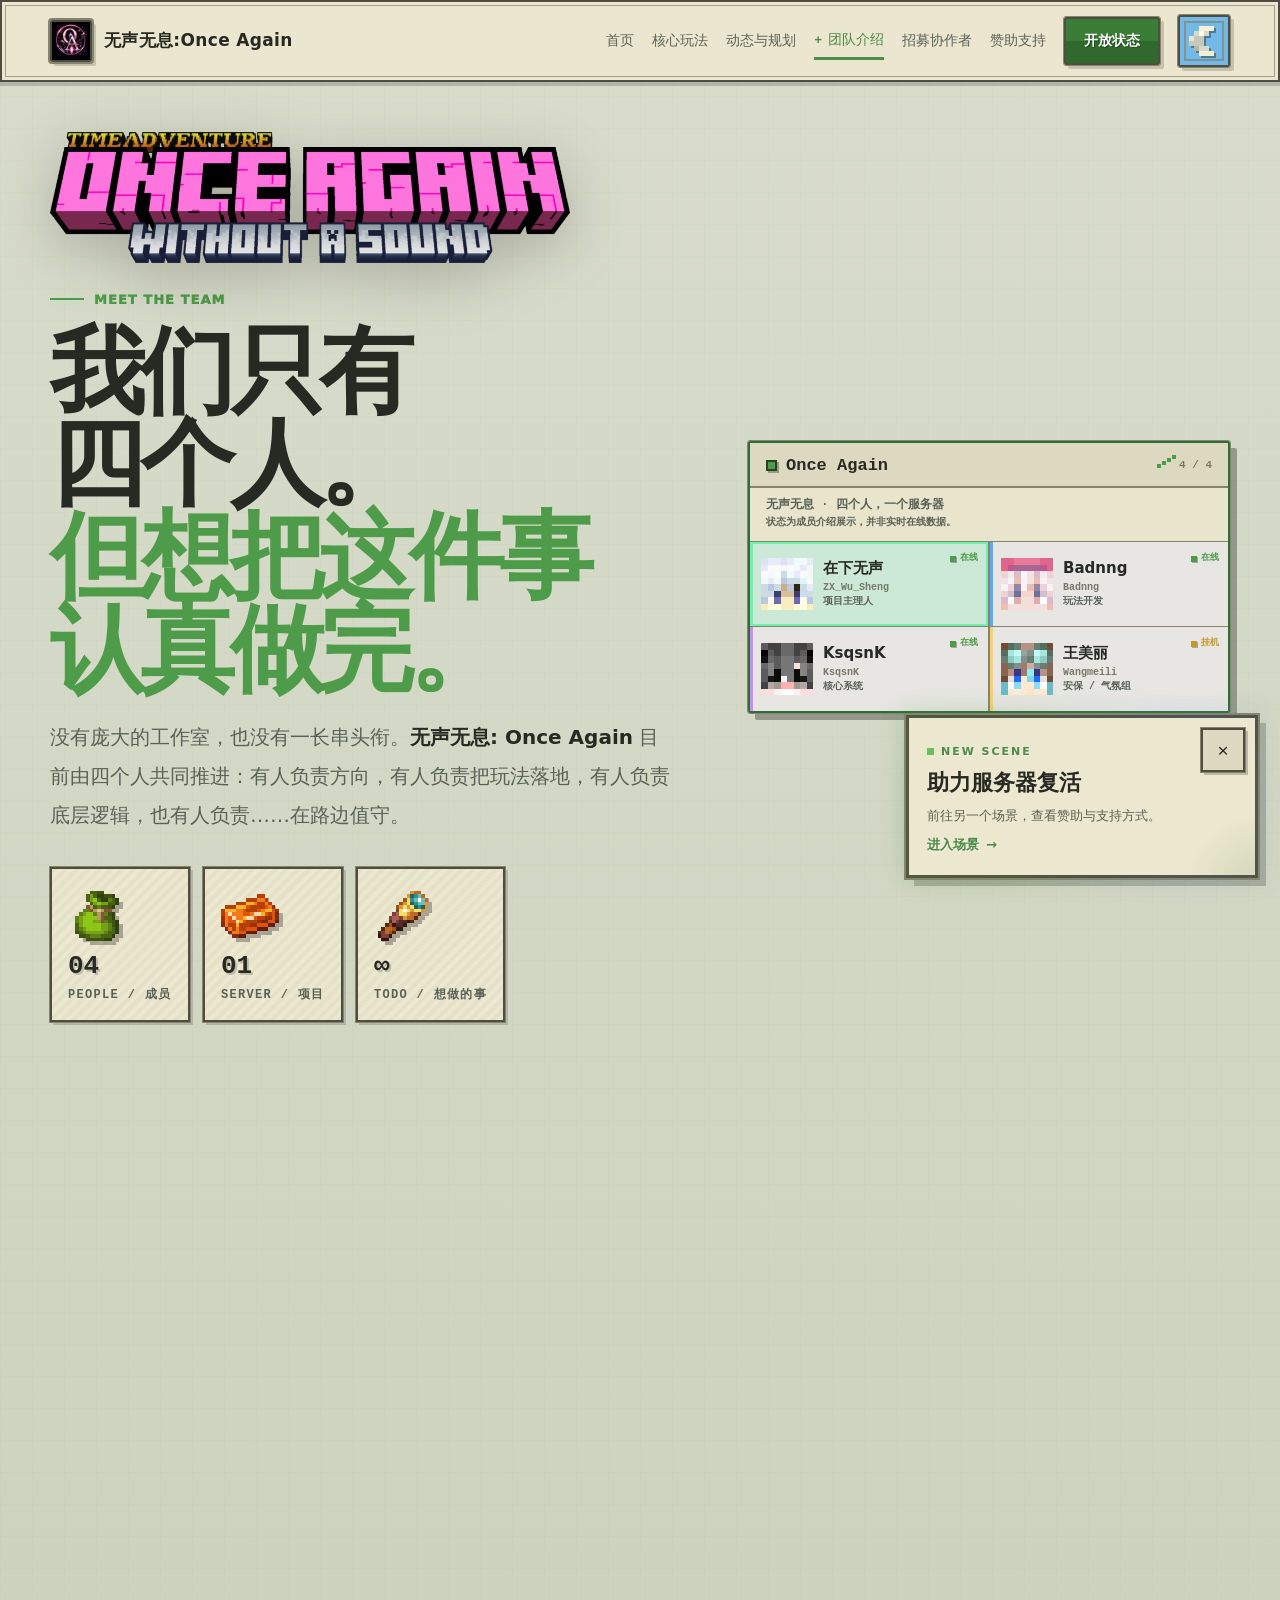
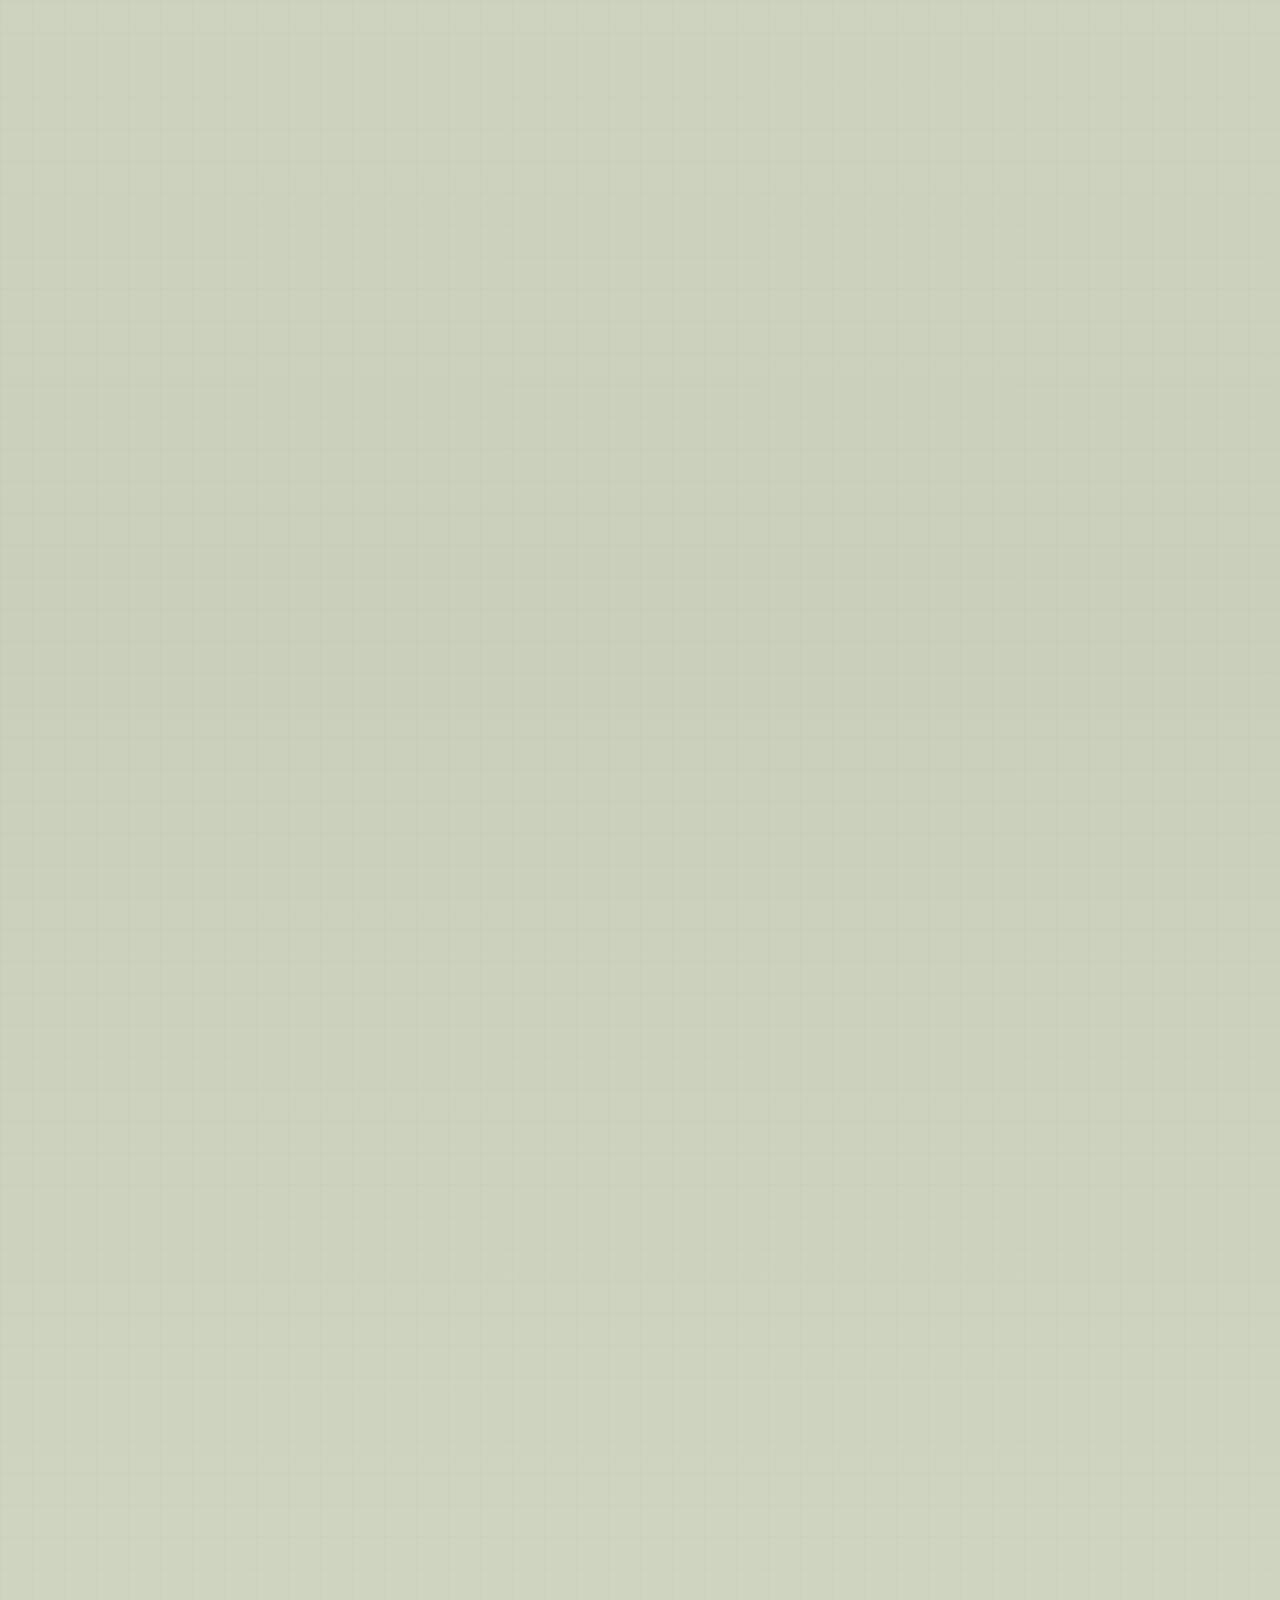
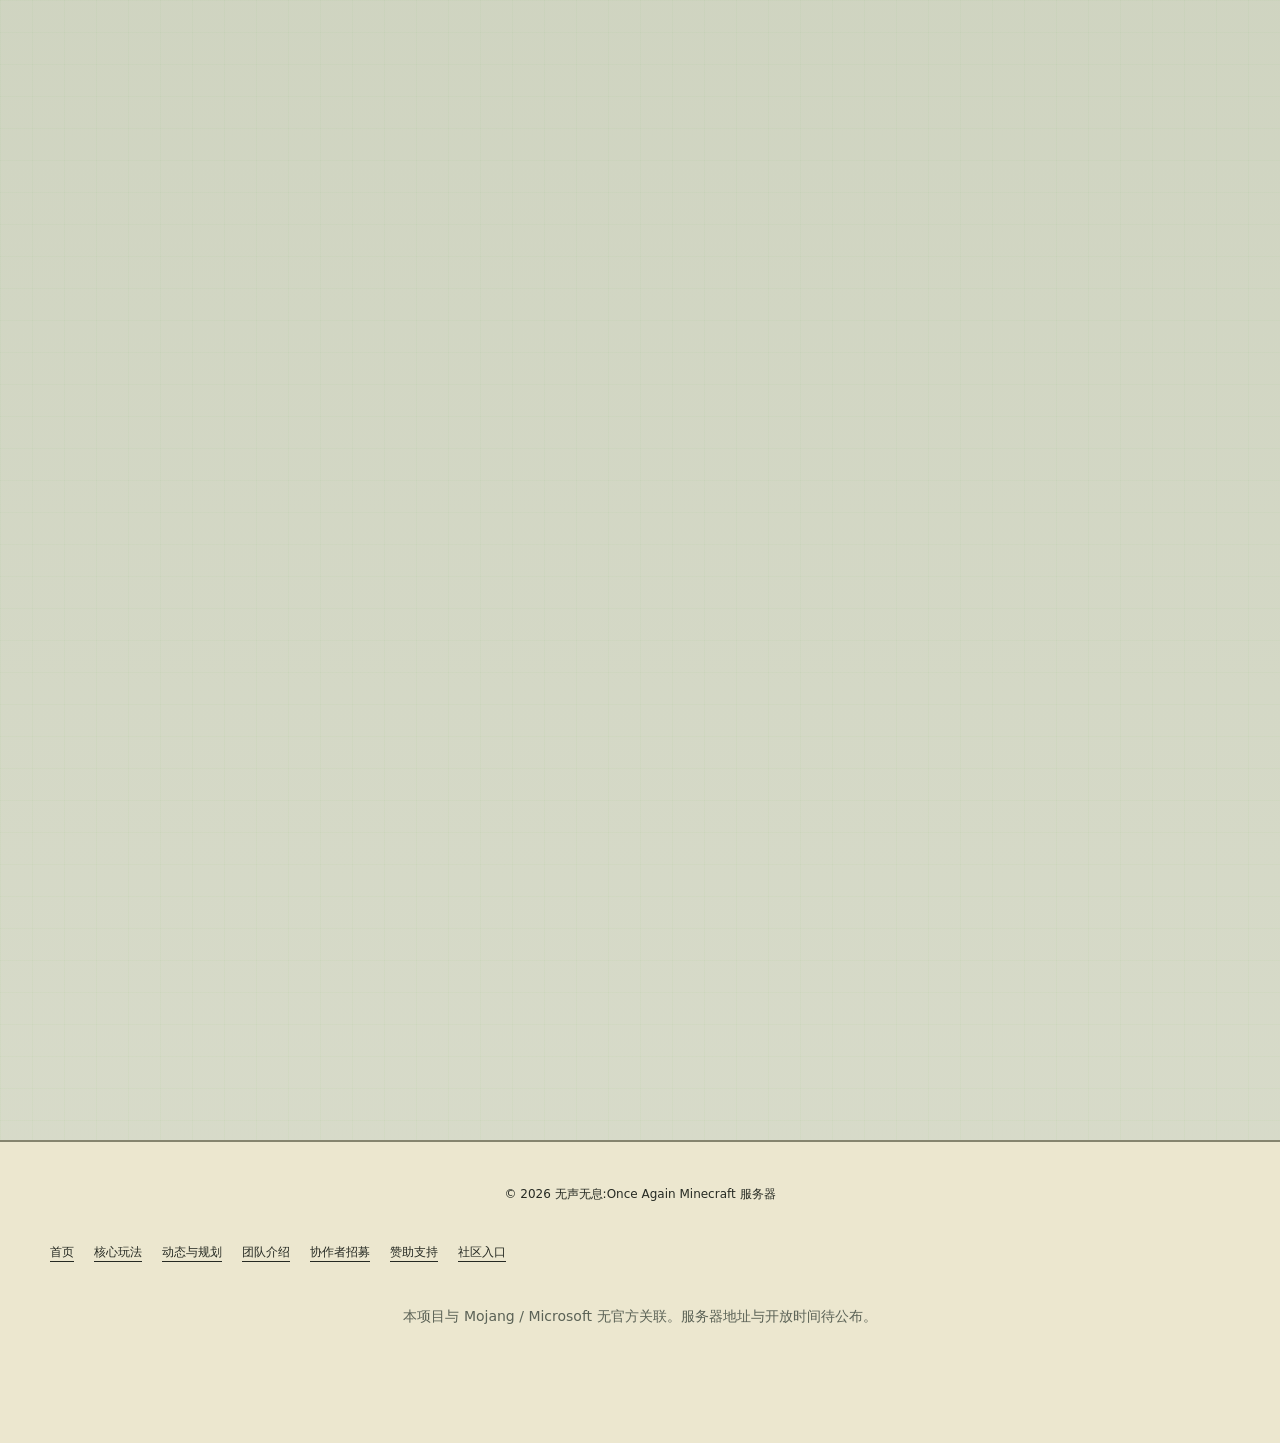
==== commit c11cc722: "优化官网导航、性能与移动端体验" ====
--- a/jieshao.html
+++ b/jieshao.html
@@ -2,105 +2,49 @@
 <html lang="zh-CN">
 <head>
 <meta charset="UTF-8">
+  <script src="site-theme.js"></script>
 <meta name="viewport" content="width=device-width, initial-scale=1.0">
 <title>团队介绍｜无声无息:Once Again</title>
-<meta name="description" content="无声无息:Once Again 团队介绍。四个人，一个服务器，再认真做一次。">
-<script id="oa-theme-bootstrap">
-(function () {
-  try {
-    const params = new URLSearchParams(location.search);
-    const incoming = params.get('theme');
-    const saved =
-      localStorage.getItem('website-theme') ||
-      localStorage.getItem('once-again-theme') ||
-      localStorage.getItem('sponsor-theme');
-    const preferred = window.matchMedia('(prefers-color-scheme: light)').matches ? 'light' : 'dark';
-    const theme = (incoming === 'light' || incoming === 'dark') ? incoming : (saved || preferred);
+<meta name="description" content="认识无声无息:Once Again 的四位团队成员，了解项目策划、模组移植、核心开发和团队协作职责。">
+<script id="oa-avatar-fallback">
+(() => {
+  const cachedAvatars = {
+    ZX_Wu_Sheng: 'assets/avatars/ZX_Wu_Sheng.png',
+    Badnng: 'assets/avatars/Badnng.png',
+    KsqsnK: 'assets/avatars/KsqsnK.png',
+    Wangmeili: 'assets/avatars/Wangmeili.png'
+  };
 
-    if (theme === 'light') document.documentElement.setAttribute('data-theme', 'light');
-    else document.documentElement.removeAttribute('data-theme');
-
-    if (theme === 'light' || theme === 'dark') {
-      localStorage.setItem('once-again-theme', theme);
-      localStorage.setItem('website-theme', theme);
-      localStorage.setItem('sponsor-theme', theme);
-    }
-  } catch (e) {}
-})();
-</script>
-<script id="oa-avatar-fallback">
-(function(){
-  const providers = [
-    (id,size)=>`https://mc-heads.net/avatar/${id}/${size}`,
-    (id,size)=>`https://crafthead.net/helm/${id}/${size}.png`,
-    (id,size)=>`https://minotar.net/helm/${id}/${size}.png`,
-    (id,size)=>`https://api.mcskin.me/head/${id}?size=${size}`,
-    (id,size)=>`https://api.mcheads.org/head/${id}/${size}`,
-    (id,size)=>`https://api.minecraftapi.net/v3/profile/${id}/avatar?size=${size}&overlay=true`,
-    { type:'littleskin' }
-  ];
-
-  function sourceUrl(index, mcid, size){
-    const provider = providers[index];
-    return typeof provider === 'function' ? provider(encodeURIComponent(mcid), size) : '';
+  function remoteAvatar(mcid, size) {
+    return `https://mc-heads.net/avatar/${encodeURIComponent(mcid)}/${size}`;
   }
 
-  function loadLittleSkinHead(img, mcid, size, index){
-    const skin = new Image();
-    skin.crossOrigin = 'anonymous';
-    skin.onload = function(){
-      try{
-        const canvas = document.createElement('canvas');
-        canvas.width = size; canvas.height = size;
-        const ctx = canvas.getContext('2d');
-        ctx.imageSmoothingEnabled = false;
-        const scale = skin.naturalWidth / 64;
-        if(!scale || skin.naturalHeight < 32 * scale) throw new Error('Invalid skin size');
-        ctx.drawImage(skin, 8*scale, 8*scale, 8*scale, 8*scale, 0, 0, size, size);
-        ctx.drawImage(skin, 40*scale, 8*scale, 8*scale, 8*scale, 0, 0, size, size);
-        img.onerror = function(){ next(img); };
-        img.src = canvas.toDataURL('image/png');
-      }catch(e){
-        img.dataset.avatarSource = String(index);
-        next(img);
-      }
-    };
-    skin.onerror = function(){
-      img.dataset.avatarSource = String(index);
-      next(img);
-    };
-    skin.src = `https://littleskin.cn/skin/${encodeURIComponent(mcid)}.png`;
+  function start(img, mcid, size = 160) {
+    if (!img || !mcid) return;
+    img.dataset.mcid = mcid;
+    img.dataset.avatarSize = String(size);
+    img.dataset.avatarSource = cachedAvatars[mcid] ? '0' : '1';
+    img.style.display = 'block';
+    img.onerror = () => next(img);
+    img.src = cachedAvatars[mcid] || remoteAvatar(mcid, size);
   }
 
-  function start(img, mcid, size){
-    if(!img || !mcid) return;
-    img.dataset.mcid = mcid;
-    img.dataset.avatarSize = String(size || 160);
-    img.dataset.avatarSource = '0';
-    img.style.display = 'block';
-    img.src = sourceUrl(0, mcid, size || 160);
-  }
-
-  function next(img){
-    if(!img) return;
+  function next(img) {
+    if (!img) return;
     const mcid = img.dataset.mcid;
-    const size = Number(img.dataset.avatarSize || 160);
-    let index = Number(img.dataset.avatarSource || 0) + 1;
-    if(!mcid || index >= providers.length){
+    if (!mcid || Number(img.dataset.avatarSource || 0) >= 1) {
       img.onerror = null;
       img.style.display = 'none';
       return;
     }
-    img.dataset.avatarSource = String(index);
-    const provider = providers[index];
-    if(provider && provider.type === 'littleskin'){
-      loadLittleSkinHead(img, mcid, size, index);
-      return;
-    }
-    img.src = sourceUrl(index, mcid, size);
+    img.dataset.avatarSource = '1';
+    img.src = remoteAvatar(mcid, Number(img.dataset.avatarSize || 160));
   }
 
   window.OAAvatarFallback = { start, next };
+  document.addEventListener('error', function (event) {
+    if (event.target instanceof HTMLImageElement && event.target.dataset.mcid) next(event.target);
+  }, true);
 })();
 </script>
 <style>
@@ -168,8 +112,6 @@
 button{font:inherit}
 ::selection{background:rgba(112,239,173,.26)}
 .container{width:min(1180px,calc(100% - 40px));margin:auto}
-
-/* 顶部控制 */
 .page-controls{
   position:fixed;top:18px;left:18px;right:18px;z-index:1000;
   display:flex;justify-content:space-between;align-items:center;pointer-events:none;
@@ -190,13 +132,9 @@
 .theme-btn .moon{color:var(--oa-control-accent);opacity:0;transform:scale(.5) rotate(-90deg);text-shadow:none}
 html[data-theme="light"] .theme-btn .sun{opacity:0;transform:scale(.5) rotate(90deg)}
 html[data-theme="light"] .theme-btn .moon{opacity:1;transform:scale(1) rotate(0)}
-
-/* 轻量粒子 */
 .particles{position:fixed;inset:0;z-index:-2;pointer-events:none;overflow:hidden}
 .particle{position:absolute;width:5px;height:5px;border-radius:50%;background:var(--primary);opacity:.22;box-shadow:0 0 18px color-mix(in srgb,var(--primary) 55%,transparent);animation:floatParticle var(--d) ease-in-out infinite alternate;will-change:transform}
 @keyframes floatParticle{to{transform:translate3d(var(--x),var(--y),0)}}
-
-/* Hero */
 .hero{min-height:92vh;display:flex;align-items:center;padding:132px 0 78px;position:relative}
 .hero-grid{display:grid;grid-template-columns:1.13fr .87fr;gap:72px;align-items:center}
 .eyebrow{display:inline-flex;align-items:center;gap:10px;color:var(--primary);font-weight:950;letter-spacing:.17em;font-size:13px;text-transform:uppercase}
@@ -209,7 +147,6 @@
 .metric{min-width:140px;padding:15px 17px;border:1px solid var(--line);border-radius:17px;background:var(--panel-soft);backdrop-filter:blur(10px)}
 .metric b{display:block;font-size:26px;line-height:1;color:var(--text)}
 .metric span{display:block;margin-top:7px;color:var(--soft);font-size:12px;font-weight:900;letter-spacing:.11em}
-
 .team-orbit{position:relative;aspect-ratio:1/1;max-width:480px;margin:auto;display:grid;place-items:center;isolation:isolate}
 .team-orbit::before,.team-orbit::after{content:"";position:absolute;border:1px solid var(--line);border-radius:50%;pointer-events:none}
 .team-orbit::before{inset:8%;animation:spin 26s linear infinite}
@@ -237,14 +174,11 @@
 @keyframes orbitGlowPulse{0%,100%{transform:scale(.92);opacity:.55}50%{transform:scale(1.18);opacity:1}}
 @keyframes spin{to{transform:rotate(360deg)}}
 @keyframes spinReverse{to{transform:rotate(-360deg)}}
-
-/* Section */
 .section{padding:82px 0}
 .section-head{display:flex;justify-content:space-between;align-items:end;gap:28px;margin-bottom:30px}
 .kicker{color:var(--primary);font-size:13px;letter-spacing:.15em;font-weight:950}
 .section h2{margin:8px 0 0;font-size:clamp(36px,5.8vw,68px);line-height:1.04;letter-spacing:-.045em}
 .section-desc{max-width:450px;color:var(--muted);line-height:1.8}
-
 .team-grid{display:grid;grid-template-columns:repeat(2,minmax(0,1fr));gap:18px}
 .member-card{
   --member:#70efad;position:relative;overflow:hidden;min-height:350px;padding:28px;border:1px solid var(--line);border-radius:28px;
@@ -269,8 +203,6 @@
 .tag{padding:7px 10px;border-radius:999px;border:1px solid var(--line);background:rgba(255,255,255,.025);color:var(--text);font-size:12px;font-weight:800}
 .status{position:absolute;right:28px;bottom:26px;display:flex;align-items:center;gap:7px;color:var(--soft);font:800 11px/1 ui-monospace,SFMono-Regular,Consolas,monospace;letter-spacing:.08em}
 .status::before{content:"";width:7px;height:7px;border-radius:50%;background:var(--member);box-shadow:0 0 14px var(--member)}
-
-/* 选中档案 */
 .profile-panel{margin-top:20px;border:1px solid var(--line);border-radius:30px;background:var(--panel-strong);box-shadow:var(--shadow);overflow:hidden;position:relative}
 .profile-panel::before{content:"";position:absolute;inset:0;background:radial-gradient(circle at 80% 15%,color-mix(in srgb,var(--profile) 11%,transparent),transparent 34%);pointer-events:none}
 .profile-inner{display:grid;grid-template-columns:260px 1fr;gap:38px;align-items:center;padding:34px;position:relative}
@@ -282,8 +214,6 @@
 .profile-text{color:var(--muted);font-size:17px;line-height:1.9;max-width:760px}
 .profile-bottom{display:flex;flex-wrap:wrap;gap:12px 22px;margin-top:21px;padding-top:20px;border-top:1px solid var(--line)}
 .profile-stat{min-width:150px}.profile-stat small{display:block;color:var(--soft);font-size:11px;font-weight:900;letter-spacing:.1em}.profile-stat b{display:block;margin-top:5px;font-size:15px}
-
-/* Story */
 .story-wrap{display:grid;grid-template-columns:.8fr 1.2fr;gap:40px;align-items:start}
 .story-index{position:sticky;top:110px;padding:28px;border:1px solid var(--line);border-radius:26px;background:var(--panel);backdrop-filter:blur(12px)}
 .story-index .big{font-size:clamp(62px,9vw,112px);font-weight:950;color:var(--primary);line-height:.85;letter-spacing:-.07em}
@@ -292,7 +222,6 @@
 .story-card + .story-card{margin-top:16px}
 .story-card h3{margin:0 0 12px;font-size:28px}.story-card p{margin:0;color:var(--muted);line-height:1.9;font-size:17px}
 .story-card strong{color:var(--text)}
-
 .finale{text-align:center;padding:110px 0 120px}
 .finale .micro{color:var(--primary);font-weight:950;letter-spacing:.18em;font-size:12px}
 .finale h2{margin:18px auto 20px;max-width:900px;font-size:clamp(43px,7.3vw,92px);line-height:.98;letter-spacing:-.055em}
@@ -302,10 +231,8 @@
 html[data-theme="light"] .return-home{color:#fff}
 .return-home:hover{transform:translateY(-4px);box-shadow:0 19px 38px rgba(40,180,110,.28)}
 footer{padding:0 0 34px;text-align:center;color:var(--soft);font-size:12px}
-
 .reveal{opacity:0;transform:translateY(24px);transition:opacity .7s ease,transform .8s cubic-bezier(.2,.8,.2,1)}
 .reveal.show{opacity:1;transform:none}
-
 @media(max-width:930px){
   .hero{min-height:auto}.hero-grid{grid-template-columns:1fr;gap:52px}.team-orbit{width:min(470px,86vw)}
   .section-head{align-items:flex-start;flex-direction:column}.team-grid{grid-template-columns:1fr}
@@ -318,7 +245,6 @@
   .section{padding:60px 0}.member-card{padding:22px;min-height:365px}.head-wrap{width:78px;height:78px;border-radius:20px}.member-role{margin-top:26px}.status{position:static;margin-top:20px}
   .profile-inner{grid-template-columns:1fr;padding:22px}.profile-avatar{width:170px}.story-card,.story-index{padding:24px}.finale{padding:80px 0 90px}
 }
-
 @media(max-width:620px){
   .team-orbit .op1{--tx:-108px;--ty:-94px}.team-orbit .op2{--tx:108px;--ty:-88px}.team-orbit .op3{--tx:101px;--ty:99px}.team-orbit .op4{--tx:-104px;--ty:94px}
   .team-orbit.is-floating .orbit-person{animation:orbitMemberFloat 3.2s ease-in-out var(--delay) infinite}
@@ -327,9 +253,6 @@
 @media(prefers-reduced-motion:reduce){
   *,*::before,*::after{animation:none!important;transition:none!important;scroll-behavior:auto!important}.reveal{opacity:1;transform:none}
 }
-
-
-/* ===== 三页面一致性：统一小型页面控制按钮 ===== */
 :root{
   --oa-control-bg:rgba(8,19,15,.72);
   --oa-control-border:rgba(112,239,173,.20);
@@ -363,156 +286,11 @@
 html[data-theme="light"] .theme-btn .sun{opacity:0;transform:scale(.5) rotate(90deg)}
 html[data-theme="light"] .theme-btn .moon{opacity:1;transform:scale(1) rotate(0)}
 @media(max-width:760px){.control-btn{min-height:43px}.theme-btn{width:43px;height:43px;min-width:43px;min-height:43px}}
-
-
-
-/* ===== 右下角赞助场景入口（与首页风格统一） ===== */
 @property --scene-ring-angle {
   syntax: '<angle>';
   inherits: false;
   initial-value: 0deg;
 }
-.scene-teaser{
-  --scene-ring-angle:0deg;
-  --scene-teaser-bg:rgba(7,20,15,.92);
-  --scene-teaser-text:#f5fff9;
-  --scene-teaser-muted:#a8bbb1;
-  --scene-teaser-line:rgba(255,255,255,.08);
-  position:fixed;
-  right:22px;
-  bottom:22px;
-  z-index:920;
-  width:min(334px,calc(100vw - 28px));
-  padding:2px;
-  border-radius:26px;
-  background:conic-gradient(from var(--scene-ring-angle),#ff42c7,#8d63ff,#4ca7ff,#42e8d8,#70efad,#ffe266,#ff42c7);
-  box-shadow:0 18px 54px rgba(0,0,0,.28),0 0 20px rgba(112,239,173,.12);
-  animation:sceneRingOrbit 12s linear infinite,sceneTeaserBreath 5.2s ease-in-out infinite,sceneTeaserEnter .7s cubic-bezier(.2,.8,.2,1) both;
-  isolation:isolate;
-  transform-origin:100% 100%;
-}
-.scene-teaser::before{
-  content:"";
-  position:absolute;
-  inset:-8px;
-  z-index:-1;
-  border-radius:32px;
-  background:conic-gradient(from var(--scene-ring-angle),rgba(255,66,199,.72),rgba(141,99,255,.68),rgba(76,167,255,.64),rgba(66,232,216,.58),rgba(112,239,173,.62),rgba(255,226,102,.60),rgba(255,66,199,.72));
-  filter:blur(16px);
-  opacity:.38;
-  pointer-events:none;
-}
-.scene-teaser::after{
-  content:"";
-  position:absolute;
-  inset:2px;
-  z-index:0;
-  border-radius:24px;
-  background:var(--scene-teaser-bg);
-  border:1px solid var(--scene-teaser-line);
-  backdrop-filter:blur(20px) saturate(125%);
-  -webkit-backdrop-filter:blur(20px) saturate(125%);
-  box-shadow:inset 0 1px 0 rgba(255,255,255,.05);
-}
-.scene-teaser-main{
-  position:relative;
-  z-index:1;
-  display:block;
-  min-height:164px;
-  padding:24px 58px 22px 24px;
-  border-radius:24px;
-  color:var(--scene-teaser-text);
-  cursor:pointer;
-  overflow:hidden;
-}
-.scene-teaser-main::before{
-  content:"";
-  position:absolute;
-  width:150px;
-  height:150px;
-  left:-75px;
-  bottom:-95px;
-  border-radius:50%;
-  background:radial-gradient(circle,rgba(112,239,173,.18),transparent 67%);
-  pointer-events:none;
-}
-.scene-teaser-kicker{
-  color:#ff5bab;
-  font-size:12px;
-  line-height:1;
-  font-weight:950;
-  letter-spacing:.16em;
-}
-.scene-teaser-title{
-  margin:12px 0 7px;
-  color:var(--scene-teaser-text);
-  font-size:25px;
-  line-height:1.15;
-  letter-spacing:-.025em;
-  font-weight:950;
-}
-.scene-teaser-copy{
-  margin:0;
-  color:var(--scene-teaser-muted);
-  font-size:13px;
-  line-height:1.7;
-}
-.scene-teaser-action{
-  display:inline-flex;
-  align-items:center;
-  gap:7px;
-  margin-top:14px;
-  color:var(--primary);
-  font-size:13px;
-  font-weight:950;
-  transition:transform .28s cubic-bezier(.2,.8,.2,1),color .25s ease;
-}
-.scene-teaser-main:hover .scene-teaser-action{transform:translateX(4px)}
-.scene-teaser-close{
-  position:absolute;
-  top:14px;
-  right:14px;
-  z-index:4;
-  width:38px;
-  height:38px;
-  display:grid;
-  place-items:center;
-  padding:0;
-  border:1px solid var(--scene-teaser-line);
-  border-radius:50%;
-  background:color-mix(in srgb,var(--scene-teaser-bg) 88%,white 12%);
-  color:var(--scene-teaser-text);
-  box-shadow:0 8px 22px rgba(0,0,0,.22);
-  cursor:pointer;
-  font-size:20px;
-  line-height:1;
-  transition:transform .25s cubic-bezier(.2,.8,.2,1),background .25s ease,border-color .25s ease;
-}
-.scene-teaser-close:hover{
-  transform:rotate(90deg) scale(1.06);
-  border-color:color-mix(in srgb,var(--primary) 48%,transparent);
-  background:color-mix(in srgb,var(--scene-teaser-bg) 78%,var(--primary) 22%);
-}
-.scene-teaser-close:active{transform:rotate(90deg) scale(.92)}
-.scene-teaser:hover{
-  box-shadow:0 22px 64px rgba(0,0,0,.32),0 0 28px color-mix(in srgb,var(--primary) 20%,transparent);
-}
-.scene-teaser.closing{
-  animation:none;
-  opacity:0;
-  transform:translateY(16px) scale(.96);
-  transition:opacity .26s ease,transform .3s cubic-bezier(.4,0,1,1);
-  pointer-events:none;
-}
-html[data-theme="light"] .scene-teaser{
-  --scene-teaser-bg:rgba(251,254,252,.93);
-  --scene-teaser-text:#13241b;
-  --scene-teaser-muted:#607168;
-  --scene-teaser-line:rgba(19,74,42,.10);
-  box-shadow:0 18px 48px rgba(33,73,48,.15),0 0 18px rgba(30,164,100,.08);
-}
-html[data-theme="light"] .scene-teaser::before{opacity:.26}
-html[data-theme="light"] .scene-teaser-close{box-shadow:0 7px 18px rgba(42,78,55,.14)}
 @keyframes sceneRingOrbit{to{--scene-ring-angle:360deg}}
 @keyframes sceneTeaserBreath{
   0%,100%{filter:brightness(.96)}
@@ -522,19 +300,6 @@
   from{opacity:0;transform:translateY(22px) scale(.96)}
   to{opacity:1;transform:none}
 }
-@media(max-width:620px){
-  .scene-teaser{right:12px;bottom:12px;width:min(316px,calc(100vw - 24px));border-radius:23px}
-  .scene-teaser::after{border-radius:21px}
-  .scene-teaser-main{min-height:150px;padding:21px 54px 19px 20px;border-radius:21px}
-  .scene-teaser-title{font-size:22px}
-  .scene-teaser-close{top:12px;right:12px;width:36px;height:36px}
-}
-@media(prefers-reduced-motion:reduce){
-  .scene-teaser,.scene-teaser::before{animation:none!important}
-  .scene-teaser-main:hover .scene-teaser-action{transform:none}
-}
-
-/* Minecraft roster treatment: square surfaces, layered borders, and short stepped motion. */
 .control-btn{border-radius:4px;backdrop-filter:none;-webkit-backdrop-filter:none;box-shadow:4px 4px 0 rgba(0,0,0,.28)}
 .theme-btn{border-radius:4px}
 .metric{border-radius:3px;backdrop-filter:none;-webkit-backdrop-filter:none;box-shadow:3px 3px 0 rgba(0,0,0,.22)}
@@ -570,58 +335,17 @@
 body,html[data-theme="light"] body{background:linear-gradient(180deg,var(--bg),var(--bg2) 48%,var(--bg))}
 .particle{border-radius:0;box-shadow:none;animation:pixelParticle 2.8s steps(2,end) infinite alternate}
 @keyframes pixelParticle{to{transform:translate3d(var(--x),var(--y),0);opacity:.42}}
-.scene-teaser{border-radius:4px;box-shadow:6px 6px 0 rgba(0,0,0,.32);animation:sceneTeaserEnter .7s steps(2,end) both}
-.scene-teaser::after,.scene-teaser-main,.scene-teaser-close{border-radius:2px}
-.scene-teaser::before{display:none}
-/* Match the homepage Minecraft palette and grid. */
 :root{--bg:#07100b;--bg2:#0c1710;--panel:#142018;--panel-strong:#1b2b1f;--line:#3b5842;--primary:#70b957;--primary2:#39763d;--text:#f5f2e8;--muted:#b7c3b9;--soft:#879487;--shadow:6px 6px 0 rgba(0,0,0,.52)}
 html[data-theme="light"]{--bg:#d9dccb;--bg2:#c9cfba;--panel:#ece7cf;--panel-strong:#ddd8c0;--line:#85846e;--primary:#4e9c49;--primary2:#2f6e36;--text:#262a23;--muted:#596257;--soft:#777968;--shadow:6px 6px 0 rgba(73,75,63,.30)}
 body,html[data-theme="light"] body{background-color:var(--bg);background-image:linear-gradient(rgba(112,185,87,.045) 1px,transparent 1px),linear-gradient(90deg,rgba(112,185,87,.045) 1px,transparent 1px),linear-gradient(180deg,var(--bg),var(--bg2) 48%,var(--bg));background-size:32px 32px,32px 32px,auto}
 .team-orbit.player-list-panel .orbit-person,.team-orbit.player-list-panel .orbit-person:hover,.team-orbit.player-list-panel .orbit-person:focus-visible{animation:none!important;transform:none!important}
 @media(max-width:620px){.team-orbit.player-list-panel{width:100%;max-width:430px}.player-list-rows{grid-template-columns:1fr}.team-orbit .orbit-person{height:68px;grid-template-columns:46px minmax(0,1fr);padding:9px 11px}.team-orbit .orbit-person img,.team-orbit .orbit-person .avatar-fallback{width:46px;height:46px}.player-info b{font-size:14px}.player-info small{display:flex;gap:7px;font-size:9px}.player-role::before{content:"· "}.player-list-head{padding:13px 14px}.player-list-motd{padding-left:14px;padding-right:14px}}
-
-/* Shared homepage navigation treatment. */
-.site-navbar{position:fixed;top:0;left:0;width:100%;z-index:1000;background:color-mix(in srgb,var(--panel) 97%,transparent);border:2px solid #050806;outline:0;box-shadow:6px 6px 0 rgba(73,75,63,.26);overflow:visible;transition:top .42s cubic-bezier(.22,1,.36,1),width .42s cubic-bezier(.22,1,.36,1),border-radius .42s cubic-bezier(.22,1,.36,1),box-shadow .32s ease,background-color .32s ease}
-.site-navbar::before{content:"";position:absolute;inset:3px;border:1px solid color-mix(in srgb,var(--line) 72%,transparent);pointer-events:none}
-.site-nav-inner{width:min(1180px,calc(100% - 40px));min-height:88px;margin:auto;display:flex;align-items:center;justify-content:space-between;gap:28px;transition:min-height .42s cubic-bezier(.22,1,.36,1),gap .42s ease}
-.site-brand{display:flex;align-items:center;gap:12px;color:var(--text);font-weight:900;letter-spacing:.5px;white-space:nowrap}
-.site-brand-image{width:42px;height:42px;object-fit:cover;object-position:left center;image-rendering:pixelated;border-radius:2px;border:2px solid #050806;outline:2px solid var(--line);box-shadow:4px 4px 0 rgba(0,0,0,.46);transition:transform .42s cubic-bezier(.22,1,.36,1),width .42s ease,height .42s ease}
-.site-brand:hover .site-brand-image{transform:translate(-1px,-1px) rotate(-5deg) scale(1.06)}
-.site-nav-links{display:flex;align-items:center;gap:25px;flex:1;justify-content:flex-end;color:var(--muted);font-size:15px;transition:gap .42s ease,padding .42s ease}
-.site-nav-links a{position:relative;transition:color .25s ease,transform .25s ease;white-space:nowrap}
-.site-nav-links a:not(.site-nav-join)::after{content:"";position:absolute;left:50%;bottom:-8px;width:100%;height:3px;background:var(--primary);transform:translateX(-50%) scaleX(0);transition:transform .28s ease}
-.site-nav-links a:hover,.site-nav-links a.is-active{color:var(--primary);transform:translateY(-1px)}
-.site-nav-links a.is-active:not(.site-nav-join)::before{content:"+";display:inline-block;margin-right:6px;color:var(--primary);font:900 13px/1 ui-monospace,SFMono-Regular,Consolas,monospace}
-.site-nav-links a:hover::after,.site-nav-links a.is-active::after{transform:translateX(-50%) scaleX(1)}
-.site-nav-join{padding:10px 18px!important;border:2px solid #050806;background:linear-gradient(#68b450 0 50%,#4a8c43 50% 100%);color:#fff!important;font-weight:900;box-shadow:4px 4px 0 rgba(0,0,0,.46);transition:transform .25s ease,box-shadow .25s ease,background-color .25s ease}
-.site-nav-join:hover{transform:translate(-2px,-3px);box-shadow:6px 6px 0 rgba(0,0,0,.52)}
-.site-theme-toggle{width:52px;height:52px;flex:0 0 52px;position:relative;display:grid;place-items:center;border:2px solid #050806;outline:1px solid var(--line);background:#172b49;color:var(--text);box-shadow:4px 4px 0 rgba(73,75,63,.30);cursor:pointer;overflow:hidden;transition:transform .35s ease,background-color .35s ease,border-color .35s ease,box-shadow .35s ease}
-html[data-theme="light"] .site-theme-toggle{background:#73b9e8}
 .theme-icon{position:absolute;font-size:25px;line-height:1;transition:opacity .2s steps(2),transform .2s steps(2)}
 .theme-icon svg{width:40px;height:40px;display:block;image-rendering:pixelated;filter:drop-shadow(2px 2px 0 rgba(0,0,0,.34))}
 .theme-icon-sun{color:#f4d968}.theme-icon-moon{color:#d8d9c7;opacity:0;transform:scale(.65)}
 html[data-theme="light"] .theme-icon-sun{opacity:0;transform:scale(.65)}
 html[data-theme="light"] .theme-icon-moon{opacity:1;transform:scale(1)}
-.site-theme-toggle:hover{transform:translate(-1px,-1px);box-shadow:5px 5px 0 rgba(45,48,39,.38)}
-.site-theme-toggle:active{transform:translate(2px,2px);box-shadow:2px 2px 0 rgba(45,48,39,.35)}
-.site-menu-toggle{display:none;width:44px;height:44px;padding:8px;border:2px solid #050806;outline:1px solid var(--line);background:var(--panel-strong);box-shadow:4px 4px 0 rgba(0,0,0,.35);cursor:pointer}
-.site-menu-toggle span{display:block;height:3px;margin:4px 0;background:var(--text)}
-.site-navbar.scrolled{top:12px;left:50%;width:min(980px,calc(100% - 28px));border-radius:3px;box-shadow:7px 7px 0 rgba(45,48,39,.34);transform:translateX(-50%)}
-.site-navbar.scrolled .site-nav-inner{min-height:62px;gap:18px}
-.site-navbar.scrolled .site-brand-image{transform:scale(.82);transform-origin:left center}
-.site-navbar.scrolled .site-nav-links{gap:12px}
-/* Match the homepage scene teaser treatment. */
-.scene-teaser{right:22px;bottom:22px;width:min(352px,calc(100vw - 28px));padding:2px;border:0;border-radius:22px;background:conic-gradient(from var(--scene-ring-angle),#ff62ad,#a776ff,#5e8cff,#46e4ff,#62f2bf,#ffe46b,#ff8b78,#ff62ad);box-shadow:0 0 18px rgba(92,168,255,.28),0 0 32px rgba(255,91,174,.18),0 18px 52px rgba(0,0,0,.3);animation:sceneRingOrbit 10s linear infinite,sceneTeaserBreath 4.8s ease-in-out infinite,sceneTeaserEnter .7s steps(2,end) both}
-.scene-teaser::before{display:block;inset:-8px;border-radius:28px;background:conic-gradient(from var(--scene-ring-angle),rgba(255,98,173,.46),rgba(129,112,255,.42),rgba(70,228,255,.4),rgba(98,242,191,.36),rgba(255,228,107,.34),rgba(255,98,173,.46));filter:blur(16px);opacity:.5}
-.scene-teaser-main{min-height:132px;padding:18px 48px 18px 18px;border-radius:20px;background:linear-gradient(135deg,rgba(255,255,255,.055),transparent 48%),var(--scene-teaser-bg);backdrop-filter:blur(20px) saturate(135%);-webkit-backdrop-filter:blur(20px) saturate(135%)}
-.scene-teaser-close{border-radius:2px;box-shadow:0 7px 18px rgba(0,0,0,.14)}
-@media(max-width:620px){.scene-teaser{right:12px;bottom:12px;width:min(316px,calc(100vw - 24px));border-radius:22px}.scene-teaser-main{min-height:150px;padding:21px 54px 19px 20px;border-radius:20px}}
-@media(max-width:950px){.site-navbar{top:0;left:0;width:100%;transform:none}.site-navbar.scrolled{top:8px;left:50%;width:calc(100% - 20px);transform:translateX(-50%);border-radius:3px}.site-nav-inner,.site-navbar.scrolled .site-nav-inner{min-height:72px}.site-brand-image,.site-navbar.scrolled .site-brand-image{transform:none}.site-menu-toggle{display:block;order:2}.site-theme-toggle{order:3}.site-nav-links{position:absolute;top:92px;left:10px;right:10px;display:none;flex-direction:column;align-items:stretch;gap:0;padding:8px;background:var(--panel-strong);border:2px solid #050806;box-shadow:6px 6px 0 rgba(73,75,63,.28)}.site-nav-links.is-open{display:flex}.site-nav-links a{padding:13px 12px}.site-nav-links a:not(.site-nav-join)::after{bottom:5px;left:12px;right:auto;width:calc(100% - 24px);transform:scaleX(0)}.site-nav-links a:hover::after,.site-nav-links a.is-active::after{transform:scaleX(1)}.site-navbar.scrolled .site-nav-links{gap:0}.site-navbar.scrolled .site-nav-links{top:78px}}
-@media(max-width:600px){.site-nav-inner,.site-navbar.scrolled .site-nav-inner{min-height:64px}.site-nav-links{top:84px}.site-navbar.scrolled .site-nav-links{top:78px}.site-brand-image{width:38px;height:38px}.site-brand span{font-size:14px}.site-theme-toggle{width:48px;height:48px;flex-basis:48px}.theme-icon svg{width:36px;height:36px}}
-
-
-
-/* 新服务器 Title：团队页品牌识别 */
+@media(max-width:600px){.theme-icon svg{width:36px;height:36px}}
 .oa-team-title-image{
   display:block;
   width:min(100%,520px);
@@ -634,8 +358,6 @@
 @media(max-width:720px){
   .oa-team-title-image{width:min(100%,470px);margin-bottom:18px}
 }
-
-/* Exact homepage navbar selectors and motion. */
 .navbar{position:fixed;top:0;left:0;width:100%;z-index:1000;background:color-mix(in srgb,var(--panel) 97%,transparent);border:2px solid #050806;box-shadow:6px 6px 0 rgba(73,75,63,.26);overflow:visible;transform:translateX(0);transition:top .42s cubic-bezier(.22,1,.36,1),width .42s cubic-bezier(.22,1,.36,1),border-radius .42s cubic-bezier(.22,1,.36,1),box-shadow .32s ease}
 .navbar::before{content:"";position:absolute;inset:3px;border:1px solid color-mix(in srgb,var(--line) 72%,transparent);pointer-events:none}
 .nav-inner{min-height:88px;display:flex;align-items:center;justify-content:space-between;gap:28px;transition:min-height .42s cubic-bezier(.22,1,.36,1),gap .42s ease}
@@ -645,7 +367,6 @@
 .menu-button{display:none;width:46px;height:46px;border:2px solid #050806;background:var(--panel-strong);color:var(--text);box-shadow:4px 4px 0 rgba(0,0,0,.35);font-size:22px;cursor:pointer}
 .navbar.scrolled{top:12px;left:50%;width:min(980px,calc(100% - 28px));transform:translateX(-50%);border-radius:3px;box-shadow:7px 7px 0 rgba(45,48,39,.34)}.navbar.scrolled .nav-inner{min-height:62px;gap:18px}.navbar.scrolled .logo-icon{transform:scale(.82);transform-origin:left center}.navbar.scrolled .nav-links{gap:12px}
 @media(max-width:950px){.navbar{top:0;left:50%;width:100%;transform:translateX(-50%)}.navbar.scrolled{top:8px;width:calc(100% - 20px)}.nav-inner,.navbar.scrolled .nav-inner{min-height:72px}.navbar.scrolled .logo-icon{transform:none}.menu-button{display:block}.nav-links{position:absolute;top:92px;left:10px;right:10px;display:none;flex-direction:column;align-items:stretch;gap:0;padding:8px;background:var(--panel-strong);border:2px solid #050806;box-shadow:6px 6px 0 rgba(73,75,63,.28)}.nav-links.open{display:flex}.nav-links a{padding:13px 12px}.nav-links a:not(.nav-button)::after{bottom:5px;left:12px;right:auto;width:calc(100% - 24px);transform:scaleX(0)}.nav-links a.nav-team-link::after,.nav-links a:hover::after{transform:scaleX(1)}.nav-right{gap:10px}}@media(max-width:600px){.nav-inner,.navbar.scrolled .nav-inner{min-height:64px}.nav-links{top:84px}.navbar.scrolled .nav-links{top:78px}.theme-toggle{width:48px;height:48px}.theme-icon svg{width:36px;height:36px}}
-
 @property --oa-teaser-angle{syntax:"<angle>";inherits:false;initial-value:0deg}
 .oa-scene-teaser{--oa-teaser-angle:0deg;position:fixed;right:22px;bottom:22px;z-index:3400;width:min(352px,calc(100vw - 28px));padding:2px;border-radius:22px;background:conic-gradient(from var(--oa-teaser-angle),#ff62ad,#a776ff,#5e8cff,#46e4ff,#62f2bf,#ffe46b,#ff8b78,#ff62ad);box-shadow:0 0 18px rgba(92,168,255,.28),0 0 32px rgba(255,91,174,.18),0 18px 52px rgba(0,0,0,.3);animation:oaTeaserOrbit 10s linear infinite,oaTeaserBreathe 4.8s ease-in-out infinite;cursor:pointer;isolation:isolate;transform:translateZ(0);transition:transform .34s cubic-bezier(.2,.8,.2,1)}
 .oa-scene-teaser:hover{transform:translateY(-5px) scale(1.012)}.oa-scene-teaser::before{content:"";position:absolute;inset:-8px;z-index:-1;border-radius:28px;background:conic-gradient(from var(--oa-teaser-angle),rgba(255,98,173,.46),rgba(129,112,255,.42),rgba(70,228,255,.4),rgba(98,242,191,.36),rgba(255,228,107,.34),rgba(255,98,173,.46));filter:blur(16px);opacity:.5;pointer-events:none}
@@ -654,13 +375,9 @@
 .oa-scene-close{position:absolute;top:10px;right:10px;z-index:8;width:32px;height:32px;padding:0;border:1px solid var(--line);border-radius:2px;display:grid;place-items:center;background:rgba(5,15,11,.5);color:var(--text);font-size:19px;line-height:1;cursor:pointer;backdrop-filter:blur(10px);-webkit-backdrop-filter:blur(10px);transition:transform .22s ease,background .25s ease,border-color .25s ease}html[data-theme="light"] .oa-scene-close{background:rgba(255,255,255,.74)}.oa-scene-close:hover{transform:rotate(8deg) scale(1.08);border-color:var(--primary);background:color-mix(in srgb,var(--panel-strong) 78%,var(--primary) 22%)}
 .oa-scene-teaser.oa-closing{animation:none;opacity:0;transform:translateY(14px) scale(.96);transition:opacity .24s ease,transform .28s ease;pointer-events:none}@keyframes oaTeaserOrbit{to{--oa-teaser-angle:360deg}}@keyframes oaTeaserBreathe{0%,100%{box-shadow:0 0 13px rgba(92,168,255,.18),0 0 24px rgba(255,91,174,.12),0 18px 52px rgba(0,0,0,.28)}50%{box-shadow:0 0 23px rgba(92,168,255,.36),0 0 42px rgba(255,91,174,.25),0 20px 58px rgba(0,0,0,.34)}}@keyframes oaTeaserDot{0%,100%{opacity:.55;transform:scale(.86)}50%{opacity:1;transform:scale(1.12)}}
 @media(max-width:700px){.oa-scene-teaser{right:12px;bottom:12px;width:min(332px,calc(100vw - 24px))}.oa-scene-teaser-inner{min-height:122px;padding:16px 44px 16px 16px}.oa-scene-title{font-size:20px}}
-/* Homepage final Minecraft override: copied as the last rule. */
 .oa-scene-teaser{--oa-teaser-angle:0deg!important;padding:0!important;border:3px solid #050806!important;border-radius:0!important;outline:2px solid #3b5842!important;background:#142018!important;box-shadow:8px 8px 0 rgba(0,0,0,.45),0 0 18px rgba(112,185,87,.18)!important;animation:oaMcTeaserGlow 3.6s ease-in-out infinite!important;transform:none!important;transition:transform .10s steps(2,end),box-shadow .25s ease!important}.oa-scene-teaser:hover{transform:translate(-2px,-2px)!important;box-shadow:10px 10px 0 rgba(0,0,0,.45),0 0 28px rgba(112,185,87,.34)!important}.oa-scene-teaser::before{display:block!important;content:""!important;position:absolute!important;inset:-7px!important;z-index:-1!important;border:2px solid rgba(112,185,87,.42)!important;background:transparent!important;filter:blur(7px)!important;opacity:.55!important;pointer-events:none!important}.oa-scene-teaser-inner{min-height:128px;border:0!important;border-radius:0!important;outline:0!important;background:linear-gradient(90deg,rgba(255,255,255,.018) 50%,transparent 50%),#142018!important;background-size:16px 16px,auto!important;box-shadow:none!important;backdrop-filter:none!important;-webkit-backdrop-filter:none!important}.oa-scene-teaser-inner::after{display:none!important;content:none!important}.oa-scene-kicker{color:#6ebf59!important}.oa-scene-kicker-dot{animation:oaTeaserDot 2.6s ease-in-out infinite!important;box-shadow:0 0 12px rgba(101,239,172,.55)!important}.oa-scene-enter{color:#4f9b44!important;transition:none!important}.oa-scene-close,html[data-theme="light"] .oa-scene-close{width:32px;height:32px;border:2px solid #050806!important;border-radius:0!important;outline:1px solid #3b5842!important;background:#111914!important;color:#f5f2e8!important;box-shadow:3px 3px 0 rgba(0,0,0,.32)!important;backdrop-filter:none!important;-webkit-backdrop-filter:none!important;transition:none!important}.oa-scene-close:hover{transform:translate(-1px,-1px)!important}
 @keyframes oaMcTeaserGlow{0%,100%{box-shadow:8px 8px 0 rgba(0,0,0,.45),0 0 14px rgba(112,185,87,.14)}50%{box-shadow:8px 8px 0 rgba(0,0,0,.45),0 0 28px rgba(112,185,87,.34)}}
-/* Minecraft item slots for the team metrics. */
 .metric{position:relative;min-height:92px;padding:13px 15px 12px 66px!important;border:1px solid var(--line)!important;outline:0;background:repeating-linear-gradient(135deg,rgba(255,255,255,.025) 0 4px,transparent 4px 8px),var(--panel)!important;box-shadow:3px 3px 0 rgba(0,0,0,.2)!important}.metric-icon{position:absolute;left:14px;top:14px;width:38px;height:38px;object-fit:contain;image-rendering:pixelated;filter:drop-shadow(2px 2px 0 rgba(0,0,0,.25));background:var(--panel-strong);border:1px solid var(--line);padding:3px}.metric b{font-family:Consolas,ui-monospace,monospace;text-shadow:2px 2px 0 rgba(0,0,0,.2)}html[data-theme="light"] .metric{background:repeating-linear-gradient(135deg,rgba(40,55,42,.035) 0 4px,transparent 4px 8px),var(--panel)!important;box-shadow:3px 3px 0 rgba(73,75,63,.22)!important}
-
-/* Homepage navbar parity: keep the team page on the exact checked-page geometry. */
 :root{--mc-panel:#142018;--mc-panel-2:#1b2b1f;--mc-edge:#050806;--mc-line:#3b5842;--mc-slot:#111914;--mc-text:#f5f2e8;--mc-muted:#b7c3b9;--mc-highlight:#70b957}
 html[data-theme="light"]{--mc-panel:#ece7cf;--mc-panel-2:#ddd8c0;--mc-edge:#4e4d40;--mc-line:#85846e;--mc-slot:#bebaa4;--mc-text:#262a23;--mc-muted:#596257;--mc-highlight:#4e9c49}
 .navbar{top:0!important;left:50%!important;right:auto!important;width:100%!important;transform:translateX(-50%);border:2px solid var(--mc-edge)!important;border-radius:0!important;background:color-mix(in srgb,var(--mc-panel) 97%,transparent)!important;box-shadow:6px 6px 0 rgba(73,75,63,.26)!important;backdrop-filter:none!important;-webkit-backdrop-filter:none!important}
@@ -692,16 +409,12 @@
 html[data-theme="light"] .oa-theme-sun{opacity:0;transform:none!important}html[data-theme="light"] .oa-theme-moon{opacity:1;transform:none!important;color:#73b9e8!important}
 @media(max-width:950px){.navbar{top:0!important;left:50%!important;width:100%!important;transform:translateX(-50%)}.navbar.scrolled{top:8px!important;left:50%!important;width:calc(100% - 20px)!important;transform:translateX(-50%);border-radius:3px!important}.nav-links{top:92px!important;left:10px!important;right:10px!important;border-radius:3px!important;border:2px solid var(--mc-edge)!important;box-shadow:6px 6px 0 rgba(73,75,63,.28)!important}.navbar .nav-inner,.navbar.scrolled .nav-inner{min-height:72px}.navbar.scrolled .logo-image-wrap{transform:none}}
 @media(max-width:600px){.navbar .nav-inner,.navbar.scrolled .nav-inner{min-height:64px}.nav-links{top:84px!important}.navbar.scrolled .nav-links{top:78px!important}.theme-toggle{width:48px!important;height:48px!important}.mc-sky-svg{width:36px!important;height:36px!important}}
-
-/* The light theme must not turn the scene teaser into a hard black frame. */
 .oa-scene-teaser{--oa-teaser-angle:0deg!important;padding:0!important;border:3px solid #050806!important;border-radius:0!important;outline:2px solid #3b5842!important;background:#142018!important;box-shadow:8px 8px 0 rgba(0,0,0,.45),0 0 18px rgba(112,185,87,.18)!important;animation:oaMcTeaserGlow 3.6s ease-in-out infinite!important;transform:none!important;transition:transform .10s steps(2,end),box-shadow .25s ease!important}
 .oa-scene-teaser:hover{transform:translate(-2px,-2px)!important;box-shadow:10px 10px 0 rgba(0,0,0,.45),0 0 28px rgba(112,185,87,.34)!important}
 .oa-scene-teaser::before{display:block!important;content:""!important;position:absolute!important;inset:-7px!important;z-index:-1!important;border:2px solid rgba(112,185,87,.42)!important;background:transparent!important;filter:blur(7px)!important;opacity:.55!important;pointer-events:none!important}
 .oa-scene-teaser-inner{min-height:128px;border:0!important;border-radius:0!important;outline:0!important;background:linear-gradient(90deg,rgba(255,255,255,.018) 50%,transparent 50%),#142018!important;background-size:16px 16px,auto!important;box-shadow:none!important;backdrop-filter:none!important;-webkit-backdrop-filter:none!important}
 .oa-scene-close,html[data-theme="light"] .oa-scene-close{width:32px;height:32px;border:2px solid var(--mc-edge)!important;border-radius:0!important;outline:1px solid var(--mc-line)!important;background:var(--mc-slot)!important;color:var(--mc-text)!important;box-shadow:3px 3px 0 rgba(0,0,0,.32)!important;backdrop-filter:none!important;transition:none!important}
 .oa-scene-close:hover{transform:translate(-1px,-1px)!important}
-
-/* Homepage logo preview interaction. */
 .logo-image-wrap{cursor:zoom-in}
 .logo-lightbox{position:fixed;inset:0;z-index:10000;display:grid;place-items:center;padding:28px;background:rgba(8,7,12,.88);opacity:0;visibility:hidden;pointer-events:none;transition:opacity .28s ease,visibility .28s ease}
 .logo-lightbox.open{opacity:1;visibility:visible;pointer-events:auto}
@@ -714,8 +427,6 @@
 html[data-theme="light"] .oa-scene-teaser-inner{background:#ece7cf!important;color:#262a23!important}
 html[data-theme="light"] .oa-scene-title{color:#262a23!important}html[data-theme="light"] .oa-scene-desc{color:#596257!important}
 html[data-theme="light"] .oa-scene-close{border-color:var(--mc-edge)!important;outline-color:var(--mc-line)!important;background:var(--mc-slot)!important;color:var(--mc-text)!important;box-shadow:3px 3px 0 rgba(73,75,63,.30)!important}
-
-/* Exact homepage teaser geometry, kept explicit so page-specific styles cannot change its height. */
 .oa-scene-teaser{right:22px!important;bottom:22px!important;width:min(352px,calc(100vw - 28px))!important}
 .oa-scene-teaser-inner{min-height:128px!important;padding:18px 48px 18px 18px!important}
 .oa-scene-title{margin-top:7px!important;font-size:22px!important;line-height:1.2!important;font-weight:950!important}
@@ -723,8 +434,6 @@
 .oa-scene-enter{margin-top:11px!important;font-size:13px!important;font-weight:900!important}
 @media(max-width:700px){.oa-scene-teaser{right:12px!important;bottom:12px!important;width:min(332px,calc(100vw - 24px))!important}.oa-scene-teaser-inner{min-height:122px!important;padding:16px 44px 16px 16px!important}.oa-scene-title{font-size:20px!important}}
 html[data-theme="light"] .oa-scene-kicker,html[data-theme="light"] .oa-scene-enter{ text-shadow:1px 1px 0 rgba(255,255,255,.65);-webkit-text-stroke:.2px rgba(47,88,48,.28) }
-
-/* Use the same unframed Mojang sprites as the homepage feature cards. */
 .metric{min-height:116px;padding:18px 16px 16px!important;border:2px solid var(--mc-edge)!important;outline:1px solid var(--mc-line)!important;border-radius:0!important;background:var(--mc-panel)!important;box-shadow:4px 4px 0 rgba(0,0,0,.22)!important}
 .metric-icon,.metric-icon.mc-official-item{position:static;width:58px;height:58px;margin:0 0 8px;padding:0;border:0;background:none;outline:0;object-fit:contain;image-rendering:pixelated;filter:drop-shadow(4px 4px 0 rgba(0,0,0,.28));display:block}
 .metric.mc-item-failed .metric-icon{display:none}
@@ -732,8 +441,6 @@
 .metric b{font-size:26px;line-height:1;color:var(--mc-text);text-shadow:2px 2px 0 rgba(0,0,0,.18)}
 .metric span{color:var(--mc-muted,var(--soft));font-family:Consolas,ui-monospace,monospace}
 @media(max-width:620px){.metric{min-height:108px;padding:14px 12px 12px!important}.metric-icon,.metric-icon.mc-official-item{width:50px;height:50px}.metric.mc-item-failed::before{width:50px;height:50px;line-height:50px}}
-
-/* Homepage navigation contract: keep geometry, colors and mobile behavior identical to index.html. */
 :root{--oa-nav-text:#f5fff9;--oa-nav-muted:#a7bab0;--oa-nav-mobile-bg:rgba(22,43,35,.92);--oa-nav-hard-shadow:4px 4px 0 rgba(0,0,0,.46)}
 html[data-theme="light"]{--oa-nav-text:#13241b;--oa-nav-muted:#5d7065;--oa-nav-mobile-bg:rgba(255,255,255,.98);--oa-nav-hard-shadow:4px 4px 0 rgba(73,75,63,.24)}
 .navbar{font-family:"Microsoft YaHei","PingFang SC",system-ui,-apple-system,BlinkMacSystemFont,Arial,sans-serif!important}
@@ -766,8 +473,6 @@
   .navbar .theme-toggle{width:48px!important;height:48px!important}
   .navbar .menu-button{width:42px;height:42px}
 }
-
-/* Final screen: one complete viewport with its message centered. */
 .finale{
   min-height:100svh;
   padding:clamp(96px,12vh,150px) 0;
@@ -779,7 +484,6 @@
   width:min(100% - 40px,1180px);
   translate:0 50px;
 }
-
 @media(max-width:700px){
   .finale{
     min-height:100svh;
@@ -795,54 +499,69 @@
   .finale p{max-width:340px;font-size:15px;line-height:1.75}
 }
 </style>
-  <link rel="icon" type="image/png" href="NEW-logo-ICON.png">
-  <link rel="apple-touch-icon" href="NEW-logo-ICON.png">
-  <link rel="stylesheet" href="site-nav-shared.css?v=20260913-teaser-glow-v1">
-  <link rel="stylesheet" href="site-mobile-shared.css?v=20260913-frontend-design-v1">
-  <script src="site-card-follow.js?v=20260828-touch-follow-v7" defer></script>
+  <link rel="icon" type="image/png" href="assets/brand/favicon.png">
+  <link rel="apple-touch-icon" href="assets/brand/apple-touch-icon.png">
+  <link rel="stylesheet" href="site-nav-shared.css?v=20261008">
+  <link rel="stylesheet" href="site-mobile-shared.css?v=20261008">
+  <script src="site-card-follow.js?v=20261008" defer></script>
+  <link rel="canonical" href="https://zxwusheng.github.io/jieshao.html">
+  <meta property="og:type" content="website">
+  <meta property="og:locale" content="zh_CN">
+  <meta property="og:site_name" content="无声无息:Once Again">
+  <meta property="og:title" content="团队介绍｜无声无息:Once Again">
+  <meta property="og:description" content="认识无声无息:Once Again 的四位团队成员，了解项目策划、模组移植、核心开发和团队协作职责。">
+  <meta property="og:url" content="https://zxwusheng.github.io/jieshao.html">
+  <meta property="og:image" content="https://zxwusheng.github.io/最新服务器title.png">
+  <meta property="og:image:width" content="1024">
+  <meta property="og:image:height" content="258">
+  <meta property="og:image:alt" content="Once Again · Without A Sound">
+  <meta name="twitter:card" content="summary_large_image">
+  <script src="site-config.js?v=20261008" defer></script>
+  <script src="site-common.js?v=20261008" defer></script>
 </head>
 <body class="page-team">
+  <a class="site-skip-link" href="#main-content">跳到主要内容</a>
 <header class="navbar" id="navbar">
   <div class="container nav-inner">
-    <a class="logo" href="index.html#home" aria-label="返回 Once Again 首页">
-      <span class="logo-icon logo-image-wrap" id="logoPreviewTrigger" role="button" tabindex="0" aria-label="放大查看 Once Again Logo" title="点击放大查看"><img src="NEW-logo-ICON.png" alt=""></span>
-      <span class="logo-name">无声无息:Once Again</span>
-    </a>
+    <div class="logo">
+        <button class="logo-icon logo-image-wrap" id="logoPreviewTrigger" type="button" aria-label="放大查看 Once Again Logo" aria-haspopup="dialog" aria-controls="logoLightbox"><img src="assets/brand/logo-96.png" width="96" height="96" alt="" decoding="async"></button>
+        <a class="logo-name" href="index.html#home" aria-label="Once Again 首页">无声无息:Once Again</a>
+      </div>
     <div class="nav-right">
     <nav class="nav-links" id="navLinks" aria-label="主导航">
-      <a href="index.html#home">首页</a>
-      <a href="index.html#features">核心玩法</a>
-      <a href="index.html#news">最新公告</a>
-      <a class="nav-team-link" href="jieshao.html#team">团队介绍</a>
-      <a href="ztdh.html#recruit">招募协作者</a>
-      <a class="nav-button" href="index.html#join">加入服务器</a>
-    </nav>
+          <a href="index.html#home">首页</a>
+          <a href="index.html#features">核心玩法</a>
+          <a href="index.html#news">动态与规划</a>
+          <a class="nav-team-link" href="jieshao.html#team">团队介绍</a>
+          <a href="ztdh.html#recruit">招募协作者</a>
+          <a href="scene1.html">赞助支持</a>
+          <a class="nav-button" href="index.html#join">开放状态</a>
+        </nav>
     <button class="theme-toggle" id="themeToggle" type="button" aria-label="切换到白色主题" title="切换黑白主题">
       <span class="oa-theme-glyph oa-theme-sun mc-theme-celestial" aria-hidden="true"><svg class="mc-sky-svg" viewBox="0 0 32 32" shape-rendering="crispEdges" focusable="false"><rect x="12" y="0" width="8" height="4" fill="#f8df65"/><rect x="12" y="28" width="8" height="4" fill="#bd8529"/><rect x="0" y="12" width="4" height="8" fill="#d19b31"/><rect x="28" y="12" width="4" height="8" fill="#bd8529"/><rect x="4" y="4" width="4" height="4" fill="#e1b541"/><rect x="24" y="4" width="4" height="4" fill="#d19b31"/><rect x="4" y="24" width="4" height="4" fill="#c58d2b"/><rect x="24" y="24" width="4" height="4" fill="#a97825"/><rect x="8" y="8" width="16" height="16" fill="#e3b83f"/><rect x="12" y="8" width="8" height="4" fill="#fff1a0"/><rect x="8" y="12" width="4" height="8" fill="#f4d968"/><rect x="12" y="12" width="8" height="8" fill="#ffe98a"/><rect x="20" y="16" width="4" height="8" fill="#c9922b"/><rect x="12" y="20" width="8" height="4" fill="#dca735"/></svg></span>
       <span class="oa-theme-glyph oa-theme-moon mc-theme-celestial" aria-hidden="true"><svg class="mc-sky-svg" viewBox="0 0 32 32" shape-rendering="crispEdges" focusable="false"><rect x="12" y="4" width="12" height="4" fill="#f2f0d5"/><rect x="8" y="8" width="12" height="4" fill="#d8d9c7"/><rect x="4" y="12" width="12" height="8" fill="#c5c8bb"/><rect x="8" y="20" width="12" height="4" fill="#d8d9c7"/><rect x="12" y="24" width="12" height="4" fill="#f0eed3"/><rect x="12" y="8" width="4" height="4" fill="#fffbe2"/><rect x="4" y="12" width="4" height="4" fill="#e4e5d3"/><rect x="8" y="20" width="4" height="4" fill="#b3b7aa"/></svg></span>
     </button>
-    <button class="menu-button" id="menuButton" type="button" aria-label="打开导航菜单">☰</button>
+    <button class="menu-button" id="menuButton" type="button" aria-label="打开导航菜单" aria-controls="navLinks" aria-expanded="false">☰</button>
     </div>
   </div>
 </header>
-
-<div class="logo-lightbox" id="logoLightbox" aria-hidden="true">
-  <div class="logo-lightbox-dialog" role="dialog" aria-modal="true" aria-label="Once Again Logo 大图预览">
-    <button class="logo-lightbox-close" id="logoLightboxClose" type="button" aria-label="关闭图片预览">×</button>
-    <img class="logo-lightbox-image" id="logoLightboxImage" alt="无声无息 Once Again Logo 大图预览">
+<div class="logo-lightbox" id="logoLightbox" aria-hidden="true" inert>
+    <div class="logo-lightbox-dialog" role="dialog" aria-modal="true" aria-labelledby="imagePreviewTitle">
+      <button class="logo-lightbox-close" id="logoLightboxClose" type="button" aria-label="关闭图片预览">×</button>
+      <h2 class="site-preview-title" id="imagePreviewTitle">图片预览</h2>
+      <img class="logo-lightbox-image" id="logoLightboxImage" alt="图片预览" decoding="async">
+      <a class="site-original-link" id="imageOriginalLink" href="NEW-logo-ICON.png" target="_blank" rel="noopener noreferrer">查看原图（新窗口）</a>
+    </div>
   </div>
-</div>
-
-<div class="oa-scene-teaser" id="oaSceneTeaser" role="button" tabindex="0" aria-label="助力服务器复活，进入赞助场景">
-  <div class="oa-scene-teaser-inner">
-    <button class="oa-scene-close" id="oaSceneTeaserClose" type="button" aria-label="关闭助力服务器复活窗口" title="关闭">×</button>
+<aside class="oa-scene-teaser" id="oaSceneTeaser" aria-label="赞助支持入口">
+    <a class="oa-scene-teaser-inner" href="scene1.html">
     <span class="oa-scene-kicker"><i class="oa-scene-kicker-dot"></i>NEW SCENE</span>
     <strong class="oa-scene-title">助力服务器复活</strong>
     <span class="oa-scene-desc">前往另一个场景，查看赞助与支持方式。</span>
     <span class="oa-scene-enter">进入场景 <span aria-hidden="true">→</span></span>
-  </div>
-</div>
-
+  </a>
+    <button class="oa-scene-close" id="oaSceneTeaserClose" type="button" aria-label="关闭赞助支持入口">×</button>
+  </aside>
 <div class="particles" aria-hidden="true">
   <i class="particle" style="left:7%;top:18%;--x:18px;--y:-24px;--d:8s"></i>
   <i class="particle" style="left:18%;top:72%;--x:-16px;--y:26px;--d:10s"></i>
@@ -855,45 +574,42 @@
   <i class="particle" style="left:12%;top:48%;--x:14px;--y:18px;--d:11.5s"></i>
   <i class="particle" style="left:51%;top:84%;--x:-18px;--y:-14px;--d:9.2s"></i>
 </div>
-
-<main>
+<main id="main-content" tabindex="-1">
+    <p class="container site-note site-script-note">部分交互暂不可用，请使用页脚导航；联系方式可手动选取，收款码可通过原图链接查看。</p>
 <section class="hero">
   <div class="container hero-grid">
     <div class="reveal show">
-      <img class="oa-team-title-image" src="最新服务器title.png" alt="Once Again · Without A Sound 服务器标题">
+      <img class="oa-team-title-image" src="最新服务器title.png" alt="Once Again · Without A Sound 服务器标题" width="1024" height="258" decoding="async" fetchpriority="high">
       <div class="eyebrow">MEET THE TEAM</div>
       <h1>我们只有四个人。<span>但想把这件事认真做完。</span></h1>
       <p class="hero-copy">没有庞大的工作室，也没有一长串头衔。<strong>无声无息: Once Again</strong> 目前由四个人共同推进：有人负责方向，有人负责把玩法落地，有人负责底层逻辑，也有人负责……在路边值守。</p>
       <div class="hero-metrics">
-        <div class="metric" data-fallback="绿色收纳袋"><img class="metric-icon mc-official-item" data-mc-item="bundle_green" src="https://cdn.jsdelivr.net/gh/Mojang/bedrock-samples@main/resource_pack/textures/items/bundle_green.png" alt="绿色收纳袋" decoding="async" referrerpolicy="no-referrer"><b>04</b><span>PEOPLE / 成员</span></div>
-        <div class="metric" data-fallback="树脂砖"><img class="metric-icon mc-official-item" data-mc-item="resin_brick" src="https://cdn.jsdelivr.net/gh/Mojang/bedrock-samples@main/resource_pack/textures/items/resin_brick.png" alt="树脂砖" decoding="async" referrerpolicy="no-referrer"><b>01</b><span>SERVER / 项目</span></div>
-        <div class="metric" data-fallback="望远镜"><img class="metric-icon mc-official-item" data-mc-item="spyglass" src="https://cdn.jsdelivr.net/gh/Mojang/bedrock-samples@main/resource_pack/textures/items/spyglass.png" alt="望远镜" decoding="async" referrerpolicy="no-referrer"><b>∞</b><span>TODO / 想做的事</span></div>
+        <div class="metric" data-fallback="绿色收纳袋"><img class="metric-icon mc-official-item" data-mc-item="bundle_green" src="mc-icons/bundle_green.png" alt="绿色收纳袋" decoding="async" referrerpolicy="no-referrer" width="16" height="16" loading="lazy"><b>04</b><span>PEOPLE / 成员</span></div>
+        <div class="metric" data-fallback="树脂砖"><img class="metric-icon mc-official-item" data-mc-item="resin_brick" src="mc-icons/resin_brick.png" alt="树脂砖" decoding="async" referrerpolicy="no-referrer" width="16" height="16" loading="lazy"><b>01</b><span>SERVER / 项目</span></div>
+        <div class="metric" data-fallback="望远镜"><img class="metric-icon mc-official-item" data-mc-item="spyglass" src="mc-icons/spyglass.png" alt="望远镜" decoding="async" referrerpolicy="no-referrer" width="16" height="16" loading="lazy"><b>∞</b><span>TODO / 想做的事</span></div>
       </div>
     </div>
-
-    <div class="team-orbit player-list-panel reveal show" aria-label="在线玩家名单">
+    <div class="team-orbit player-list-panel reveal show" aria-label="团队成员名单，状态为介绍展示">
       <div class="player-list-head"><span class="server-dot"></span><strong>Once Again</strong><span class="player-count">4 / 4</span></div>
-      <div class="player-list-motd">无声无息 · 四个人，一个服务器</div>
+      <div class="player-list-motd">无声无息 · 四个人，一个服务器<br><small>状态为成员介绍展示，并非实时在线数据。</small></div>
       <div class="player-list-rows">
-        <div class="orbit-person op1 is-selected" data-id="owner" tabindex="0" role="button" aria-pressed="true" aria-label="查看在下无声的成员档案" title="在下无声 / ZX_Wu_Sheng"><span class="avatar-fallback">无声</span><img src="https://mc-heads.net/avatar/ZX_Wu_Sheng/160" data-mcid="ZX_Wu_Sheng" data-avatar-size="160" data-avatar-source="0" alt="ZX_Wu_Sheng 的 Minecraft 头像" loading="lazy" onerror="OAAvatarFallback.next(this)"><span class="player-info"><b>在下无声</b><small><span class="player-mcid">ZX_Wu_Sheng</span><span class="player-role">项目主理人</span></small></span><span class="player-status">在线</span></div>
-        <div class="orbit-person op2" data-id="badnng" tabindex="0" role="button" aria-pressed="false" aria-label="查看 Badnng 的成员档案" title="Badnng"><span class="avatar-fallback">NNG</span><img src="https://mc-heads.net/avatar/Badnng/160" data-mcid="Badnng" data-avatar-size="160" data-avatar-source="0" alt="Badnng 的 Minecraft 头像" loading="lazy" onerror="OAAvatarFallback.next(this)"><span class="player-info"><b>Badnng</b><small><span class="player-mcid">Badnng</span><span class="player-role">玩法开发</span></small></span><span class="player-status">在线</span></div>
-        <div class="orbit-person op3" data-id="ksq" tabindex="0" role="button" aria-pressed="false" aria-label="查看 KsqsnK 的成员档案" title="KsqsnK"><span class="avatar-fallback">KS</span><img src="https://mc-heads.net/avatar/KsqsnK/160" data-mcid="KsqsnK" data-avatar-size="160" data-avatar-source="0" alt="KsqsnK 的 Minecraft 头像" loading="lazy" onerror="OAAvatarFallback.next(this)"><span class="player-info"><b>KsqsnK</b><small><span class="player-mcid">KsqsnK</span><span class="player-role">核心系统</span></small></span><span class="player-status">在线</span></div>
-        <div class="orbit-person op4" data-id="wang" tabindex="0" role="button" aria-pressed="false" aria-label="查看王美丽的成员档案" title="王美丽 / Wangmeili"><span class="avatar-fallback">王</span><img src="https://mc-heads.net/avatar/Wangmeili/160" data-mcid="Wangmeili" data-avatar-size="160" data-avatar-source="0" alt="Wangmeili 的 Minecraft 头像" loading="lazy" onerror="OAAvatarFallback.next(this)"><span class="player-info"><b>王美丽</b><small><span class="player-mcid">Wangmeili</span><span class="player-role">安保 / 气氛组</span></small></span><span class="player-status">挂机</span></div>
+        <div class="orbit-person op1 is-selected" data-id="owner" tabindex="0" role="button" aria-pressed="true" aria-label="查看在下无声的成员档案" title="在下无声 / ZX_Wu_Sheng" aria-controls="profilePanel"><span class="avatar-fallback">无声</span><img src="assets/avatars/ZX_Wu_Sheng.png" data-mcid="ZX_Wu_Sheng" data-avatar-size="160" data-avatar-source="0" alt="ZX_Wu_Sheng 的 Minecraft 头像" loading="eager" width="160" height="160" decoding="async"><span class="player-info"><b>在下无声</b><small><span class="player-mcid">ZX_Wu_Sheng</span><span class="player-role">项目主理人</span></small></span><span class="player-status">在线</span></div>
+        <div class="orbit-person op2" data-id="badnng" tabindex="0" role="button" aria-pressed="false" aria-label="查看 Badnng 的成员档案" title="Badnng" aria-controls="profilePanel"><span class="avatar-fallback">NNG</span><img src="assets/avatars/Badnng.png" data-mcid="Badnng" data-avatar-size="160" data-avatar-source="0" alt="Badnng 的 Minecraft 头像" loading="eager" width="160" height="160" decoding="async"><span class="player-info"><b>Badnng</b><small><span class="player-mcid">Badnng</span><span class="player-role">玩法开发</span></small></span><span class="player-status">在线</span></div>
+        <div class="orbit-person op3" data-id="ksq" tabindex="0" role="button" aria-pressed="false" aria-label="查看 KsqsnK 的成员档案" title="KsqsnK" aria-controls="profilePanel"><span class="avatar-fallback">KS</span><img src="assets/avatars/KsqsnK.png" data-mcid="KsqsnK" data-avatar-size="160" data-avatar-source="0" alt="KsqsnK 的 Minecraft 头像" loading="eager" width="160" height="160" decoding="async"><span class="player-info"><b>KsqsnK</b><small><span class="player-mcid">KsqsnK</span><span class="player-role">核心系统</span></small></span><span class="player-status">在线</span></div>
+        <div class="orbit-person op4" data-id="wang" tabindex="0" role="button" aria-pressed="false" aria-label="查看王美丽的成员档案" title="王美丽 / Wangmeili" aria-controls="profilePanel"><span class="avatar-fallback">王</span><img src="assets/avatars/Wangmeili.png" data-mcid="Wangmeili" data-avatar-size="160" data-avatar-source="0" alt="Wangmeili 的 Minecraft 头像" loading="eager" width="160" height="160" decoding="async"><span class="player-info"><b>王美丽</b><small><span class="player-mcid">Wangmeili</span><span class="player-role">安保 / 气氛组</span></small></span><span class="player-status">挂机</span></div>
       </div>
     </div>
   </div>
 </section>
-
 <section class="section" id="team">
   <div class="container">
     <div class="section-head reveal">
       <div><div class="kicker">TEAM ROSTER / 04 PLAYERS</div><h2>四个人，四种职责。</h2></div>
-      <p class="section-desc">把“服主、开发、安保”这些简单标签拆开一点，你会更清楚服务器背后到底是谁在负责什么。</p>
+      <p class="section-desc">把“服主、开发、安保”这些简单标签拆开一点，你会更清楚服务器背后到底是谁在负责什么。选择成员卡片，可以查看下方的职责档案。</p>
     </div>
-
     <div class="team-grid">
-      <article class="member-card active reveal" data-id="owner" tabindex="0" role="button" aria-label="查看在下无声的成员档案">
-        <div class="card-top"><span class="member-number">PLAYER / 01</span><div class="head-wrap"><span class="head-fallback">无声</span><img src="https://mc-heads.net/avatar/ZX_Wu_Sheng/160" data-mcid="ZX_Wu_Sheng" data-avatar-size="160" data-avatar-source="0" alt="ZX_Wu_Sheng 的 Minecraft 头像" loading="lazy" onerror="OAAvatarFallback.next(this)"></div></div>
+      <article class="member-card active reveal" data-id="owner" tabindex="0" role="button" aria-label="查看在下无声的成员档案" aria-pressed="true" aria-controls="profilePanel">
+        <div class="card-top"><span class="member-number">PLAYER / 01</span><div class="head-wrap"><span class="head-fallback">无声</span><img src="assets/avatars/ZX_Wu_Sheng.png" data-mcid="ZX_Wu_Sheng" data-avatar-size="160" data-avatar-source="0" alt="ZX_Wu_Sheng 的 Minecraft 头像" loading="lazy" width="160" height="160" decoding="async"></div></div>
         <div class="member-role">SERVER OWNER · PROJECT LEAD</div>
         <h3 class="member-name">在下无声</h3>
         <div class="mcid">MCID / ZX_Wu_Sheng</div>
@@ -901,9 +617,8 @@
         <div class="tags"><span class="tag">资金投入</span><span class="tag">整体策划</span><span class="tag">项目决策</span></div>
         <div class="status">ONLINE · PLANNING</div>
       </article>
-
-      <article class="member-card badnng reveal" data-id="badnng" tabindex="0" role="button" aria-label="查看 Badnng 的成员档案">
-        <div class="card-top"><span class="member-number">PLAYER / 02</span><div class="head-wrap"><span class="head-fallback">NNG</span><img src="https://mc-heads.net/avatar/Badnng/160" data-mcid="Badnng" data-avatar-size="160" data-avatar-source="0" alt="Badnng 的 Minecraft 头像" loading="lazy" onerror="OAAvatarFallback.next(this)"></div></div>
+      <article class="member-card badnng reveal" data-id="badnng" tabindex="0" role="button" aria-label="查看 Badnng 的成员档案" aria-pressed="false" aria-controls="profilePanel">
+        <div class="card-top"><span class="member-number">PLAYER / 02</span><div class="head-wrap"><span class="head-fallback">NNG</span><img src="assets/avatars/Badnng.png" data-mcid="Badnng" data-avatar-size="160" data-avatar-source="0" alt="Badnng 的 Minecraft 头像" loading="lazy" width="160" height="160" decoding="async"></div></div>
         <div class="member-role">MOD & GAMEPLAY DEVELOPER</div>
         <h3 class="member-name">Badnng</h3>
         <div class="mcid">MCID / Badnng</div>
@@ -911,9 +626,8 @@
         <div class="tags"><span class="tag">模组移植</span><span class="tag">兼容修改</span><span class="tag">主题玩法</span></div>
         <div class="status">BUILDING · GAMEPLAY</div>
       </article>
-
-      <article class="member-card ksq reveal" data-id="ksq" tabindex="0" role="button" aria-label="查看 KsqsnK 的成员档案">
-        <div class="card-top"><span class="member-number">PLAYER / 03</span><div class="head-wrap"><span class="head-fallback">KS</span><img src="https://mc-heads.net/avatar/KsqsnK/160" data-mcid="KsqsnK" data-avatar-size="160" data-avatar-source="0" alt="KsqsnK 的 Minecraft 头像" loading="lazy" onerror="OAAvatarFallback.next(this)"></div></div>
+      <article class="member-card ksq reveal" data-id="ksq" tabindex="0" role="button" aria-label="查看 KsqsnK 的成员档案" aria-pressed="false" aria-controls="profilePanel">
+        <div class="card-top"><span class="member-number">PLAYER / 03</span><div class="head-wrap"><span class="head-fallback">KS</span><img src="assets/avatars/KsqsnK.png" data-mcid="KsqsnK" data-avatar-size="160" data-avatar-source="0" alt="KsqsnK 的 Minecraft 头像" loading="lazy" width="160" height="160" decoding="async"></div></div>
         <div class="member-role">CORE SYSTEMS DEVELOPER</div>
         <h3 class="member-name">KsqsnK</h3>
         <div class="mcid">MCID / KsqsnK</div>
@@ -921,9 +635,8 @@
         <div class="tags"><span class="tag">核心逻辑</span><span class="tag">指令开发</span><span class="tag">局内交互</span></div>
         <div class="status">COMPILING · CORE LOGIC</div>
       </article>
-
-      <article class="member-card wang reveal" data-id="wang" tabindex="0" role="button" aria-label="查看王美丽的成员档案">
-        <div class="card-top"><span class="member-number">PLAYER / 04</span><div class="head-wrap"><span class="head-fallback">王</span><img src="https://mc-heads.net/avatar/Wangmeili/160" data-mcid="Wangmeili" data-avatar-size="160" data-avatar-source="0" alt="Wangmeili 的 Minecraft 头像" loading="lazy" onerror="OAAvatarFallback.next(this)"></div></div>
+      <article class="member-card wang reveal" data-id="wang" tabindex="0" role="button" aria-label="查看王美丽的成员档案" aria-pressed="false" aria-controls="profilePanel">
+        <div class="card-top"><span class="member-number">PLAYER / 04</span><div class="head-wrap"><span class="head-fallback">王</span><img src="assets/avatars/Wangmeili.png" data-mcid="Wangmeili" data-avatar-size="160" data-avatar-source="0" alt="Wangmeili 的 Minecraft 头像" loading="lazy" width="160" height="160" decoding="async"></div></div>
         <div class="member-role">??? · SECURITY / ATMOSPHERE UNIT</div>
         <h3 class="member-name">王美丽</h3>
         <div class="mcid">MCID / Wangmeili</div>
@@ -932,10 +645,9 @@
         <div class="status">AFK · SECURITY</div>
       </article>
     </div>
-
-    <section class="profile-panel reveal" id="profilePanel" style="--profile:#70efad" aria-live="polite">
+    <section class="profile-panel reveal" id="profilePanel" style="--profile:#70efad" aria-labelledby="profileTitle" aria-live="polite" aria-atomic="true">
       <div class="profile-inner">
-        <div class="profile-avatar"><span class="profile-avatar-fallback" id="profileFallback">无声</span><img id="profileAvatar" src="https://mc-heads.net/avatar/ZX_Wu_Sheng/240" data-mcid="ZX_Wu_Sheng" data-avatar-size="240" data-avatar-source="0" alt="在下无声的 Minecraft 头像" onerror="OAAvatarFallback.next(this)"></div>
+        <div class="profile-avatar"><span class="profile-avatar-fallback" id="profileFallback">无声</span><img id="profileAvatar" src="assets/avatars/ZX_Wu_Sheng.png" data-mcid="ZX_Wu_Sheng" data-avatar-size="240" data-avatar-source="0" alt="在下无声的 Minecraft 头像" width="240" height="240" decoding="async"></div>
         <div>
           <div class="profile-label" id="profileLabel">SELECTED PROFILE / PLAYER 01</div>
           <h3 class="profile-title" id="profileTitle">在下无声 · 项目主理人</h3>
@@ -950,7 +662,6 @@
     </section>
   </div>
 </section>
-
 <section class="section">
   <div class="container story-wrap">
     <aside class="story-index reveal"><div class="big">04→01</div><p>四个人，不同分工，最后都指向同一个东西：<strong>把服务器真的做出来。</strong></p></aside>
@@ -961,7 +672,6 @@
     </div>
   </div>
 </section>
-
 <section class="finale">
   <div class="container reveal">
     <div class="micro">THIS IS NOT A COMPANY.</div>
@@ -971,266 +681,87 @@
   </div>
 </section>
 </main>
-<footer>无声无息: Once Again · TEAM PAGE</footer>
-
-<script>
-const $ = (s, root=document) => root.querySelector(s);
-const $$ = (s, root=document) => [...root.querySelectorAll(s)];
-
-// 主题切换
-const themeToggle = $('#themeToggle');
-function isLight(){ return document.documentElement.getAttribute('data-theme') === 'light'; }
-function updateThemeButtonText(){
-  const label = isLight() ? '切换到黑色主题' : '切换到白色主题';
-  themeToggle.setAttribute('aria-label', label);
-  themeToggle.setAttribute('title', label);
-}
-updateThemeButtonText();
-themeToggle.addEventListener('click',()=>{
-  if(isLight()) document.documentElement.removeAttribute('data-theme');
-  else document.documentElement.setAttribute('data-theme','light');
-  try{ const theme=isLight()?'light':'dark'; localStorage.setItem('once-again-theme',theme); localStorage.setItem('website-theme',theme); localStorage.setItem('sponsor-theme',theme); }catch(e){}
-  updateThemeButtonText();
-});
-
-// 与主页一致的顶栏收缩和移动端菜单。
-const siteNavbar = $('#navbar');
-const siteMenuToggle = $('#menuButton');
-const siteNavLinks = $('#navLinks');
-function syncSiteNavbar(){ if(siteNavbar) siteNavbar.classList.toggle('scrolled', window.scrollY > 25); }
-syncSiteNavbar();
-window.addEventListener('scroll', syncSiteNavbar, {passive:true});
-if(siteMenuToggle && siteNavLinks){
-  siteMenuToggle.addEventListener('click',()=>{
-    const open = siteNavLinks.classList.toggle('open');
-    siteMenuToggle.textContent = open ? '×' : '☰';
-    siteMenuToggle.setAttribute('aria-expanded', String(open));
+<footer class="site-footer">
+    <div class="container site-footer-inner">
+      <p>© 2026 无声无息:Once Again Minecraft 服务器</p>
+      <nav class="site-footer-links" aria-label="页脚导航">
+        <a href="index.html#home">首页</a><a href="index.html#features">核心玩法</a>
+        <a href="index.html#news">动态与规划</a><a href="jieshao.html#team">团队介绍</a>
+        <a href="ztdh.html#recruit">协作者招募</a><a href="scene1.html">赞助支持</a>
+        <a href="index.html#contact">社区入口</a>
+      </nav>
+      <p class="site-note">本项目与 Mojang / Microsoft 无官方关联。服务器地址与开放时间待公布。</p>
+    </div>
+  </footer>
+<script id="team-profiles">
+(() => {
+  const $ = (selector) => document.querySelector(selector);
+  const $$ = (selector) => [...document.querySelectorAll(selector)];
+  const reduceMotion = matchMedia('(prefers-reduced-motion: reduce)').matches;
+  // 成员档案
+  const members = {
+    owner:{
+      color:'#70efad', number:'01', name:'在下无声', title:'项目主理人', mcid:'ZX_Wu_Sheng', fallback:'无声',
+      focus:'资金 / 策划 / 决策', status:'ONLINE · PLANNING',
+      text:'负责服务器的主要资金投入、整体策划与方向决策。他更像项目的“总控台”：决定我们往哪里走、优先做什么，以及什么时候该把一个过大的脑洞先放回抽屉里。'
+    },
+    badnng:{
+      color:'#59a9ff', number:'02', name:'Badnng', title:'模组与玩法开发', mcid:'Badnng', fallback:'NNG',
+      focus:'模组移植 / 兼容 / 玩法', status:'BUILDING · GAMEPLAY',
+      text:'负责模组移植、兼容性修改、主题玩法与内容系统开发。很多“这个玩法要是能这样就好了”的想法，最后都需要在这里变成真正能加载、能运行、能玩的东西。'
+    },
+    ksq:{
+      color:'#c98cff', number:'03', name:'KsqsnK', title:'核心系统开发', mcid:'KsqsnK', fallback:'KS',
+      focus:'代码逻辑 / 指令 / 交互', status:'COMPILING · CORE LOGIC',
+      text:'负责服务器的主要代码逻辑、局内指令与交互流程。玩法规则、事件触发、条件判断和各种幕后系统，很多都从这里开始写成服务器真正能理解的逻辑。'
+    },
+    wang:{
+      color:'#ffcf66', number:'04', name:'王美丽', title:'??? / 安保兼气氛组', mcid:'Wangmeili', fallback:'王',
+      focus:'挂机 / 值守 / 气氛', status:'AFK · SECURITY',
+      text:'长期负责挂机值守、承受团队吐槽、充当服务器吉祥物与路边安保单位。工作范围不明、职责边界不明，但只要看到他在那儿，某种意义上就说明安保系统仍在运行。'
+    }
+  };
+  function selectMember(id){
+    const m = members[id]; if(!m) return;
+    $$('.member-card').forEach(card => {
+      const selected = card.dataset.id === id;
+      card.classList.toggle('active', selected);
+      card.setAttribute('aria-pressed', String(selected));
+    });
+    $$('.orbit-person').forEach(person=>{
+      const selected = person.dataset.id===id;
+      person.classList.toggle('is-selected',selected);
+      person.setAttribute('aria-pressed',String(selected));
+    });
+    const panel = $('#profilePanel'); panel.style.setProperty('--profile',m.color);
+    $('#profileLabel').textContent = `SELECTED PROFILE / PLAYER ${m.number}`;
+    $('#profileTitle').textContent = `${m.name} · ${m.title}`;
+    $('#profileText').textContent = m.text;
+    $('#profileMcid').textContent = m.mcid;
+    $('#profileFocus').textContent = m.focus;
+    $('#profileStatus').textContent = m.status;
+    $('#profileFallback').textContent = m.fallback;
+    const img = $('#profileAvatar');
+    img.alt = `${m.name} 的 Minecraft 头像`;
+    OAAvatarFallback.start(img, m.mcid, 240);
+  }
+  $$('.member-card').forEach(card=>{
+    card.addEventListener('click',()=>selectMember(card.dataset.id));
+    card.addEventListener('keydown',e=>{ if(e.key==='Enter'||e.key===' '){e.preventDefault();selectMember(card.dataset.id);} });
   });
-  siteNavLinks.addEventListener('click', event=>{
-    if(event.target.closest('a')){ siteNavLinks.classList.remove('open'); siteMenuToggle.textContent='☰'; siteMenuToggle.setAttribute('aria-expanded','false'); }
-  });
-  document.addEventListener('click', event=>{
-    if(window.innerWidth > 950 || siteNavLinks.contains(event.target) || siteMenuToggle.contains(event.target)) return;
-    siteNavLinks.classList.remove('open');
-    siteMenuToggle.textContent='☰';
-    siteMenuToggle.setAttribute('aria-label','打开导航菜单');
-  });
-}
-
-// 进入视口动画
-const reduceMotion = matchMedia('(prefers-reduced-motion: reduce)').matches;
-if(reduceMotion){ $$('.reveal').forEach(el=>el.classList.add('show')); }
-else{
-  const revealThreshold = .25;
-  const io = new IntersectionObserver(entries=>entries.forEach(entry=>{
-    entry.target.classList.toggle('show',entry.intersectionRatio>=revealThreshold);
-  }),{threshold:revealThreshold,rootMargin:'0px 0px -30px'});
-  $$('.reveal').forEach(el=>io.observe(el));
-}
-
-// 成员档案
-const members = {
-  owner:{
-    color:'#70efad', number:'01', name:'在下无声', title:'项目主理人', mcid:'ZX_Wu_Sheng', fallback:'无声',
-    focus:'资金 / 策划 / 决策', status:'ONLINE · PLANNING',
-    text:'负责服务器的主要资金投入、整体策划与方向决策。他更像项目的“总控台”：决定我们往哪里走、优先做什么，以及什么时候该把一个过大的脑洞先放回抽屉里。'
-  },
-  badnng:{
-    color:'#59a9ff', number:'02', name:'Badnng', title:'模组与玩法开发', mcid:'Badnng', fallback:'NNG',
-    focus:'模组移植 / 兼容 / 玩法', status:'BUILDING · GAMEPLAY',
-    text:'负责模组移植、兼容性修改、主题玩法与内容系统开发。很多“这个玩法要是能这样就好了”的想法，最后都需要在这里变成真正能加载、能运行、能玩的东西。'
-  },
-  ksq:{
-    color:'#c98cff', number:'03', name:'KsqsnK', title:'核心系统开发', mcid:'KsqsnK', fallback:'KS',
-    focus:'代码逻辑 / 指令 / 交互', status:'COMPILING · CORE LOGIC',
-    text:'负责服务器的主要代码逻辑、局内指令与交互流程。玩法规则、事件触发、条件判断和各种幕后系统，很多都从这里开始写成服务器真正能理解的逻辑。'
-  },
-  wang:{
-    color:'#ffcf66', number:'04', name:'王美丽', title:'??? / 安保兼气氛组', mcid:'Wangmeili', fallback:'王',
-    focus:'挂机 / 值守 / 气氛', status:'AFK · SECURITY',
-    text:'长期负责挂机值守、承受团队吐槽、充当服务器吉祥物与路边安保单位。工作范围不明、职责边界不明，但只要看到他在那儿，某种意义上就说明安保系统仍在运行。'
+  // 首屏头像与下方成员卡片联动：选择成员后滚动到详细档案。
+  function selectOrbitMember(id){
+    selectMember(id);
+    const panel = $('#profilePanel');
+    if(panel) window.setTimeout(()=>panel.scrollIntoView({behavior:reduceMotion?'auto':'smooth',block:'center'}),80);
   }
-};
-function selectMember(id){
-  const m = members[id]; if(!m) return;
-  $$('.member-card').forEach(c=>c.classList.toggle('active',c.dataset.id===id));
   $$('.orbit-person').forEach(person=>{
-    const selected = person.dataset.id===id;
-    person.classList.toggle('is-selected',selected);
-    person.setAttribute('aria-pressed',String(selected));
-  });
-  const panel = $('#profilePanel'); panel.style.setProperty('--profile',m.color);
-  $('#profileLabel').textContent = `SELECTED PROFILE / PLAYER ${m.number}`;
-  $('#profileTitle').textContent = `${m.name} · ${m.title}`;
-  $('#profileText').textContent = m.text;
-  $('#profileMcid').textContent = m.mcid;
-  $('#profileFocus').textContent = m.focus;
-  $('#profileStatus').textContent = m.status;
-  $('#profileFallback').textContent = m.fallback;
-  const img = $('#profileAvatar');
-  img.alt = `${m.name} 的 Minecraft 头像`;
-  OAAvatarFallback.start(img, m.mcid, 240);
-}
-$$('.member-card').forEach(card=>{
-  card.addEventListener('click',()=>selectMember(card.dataset.id));
-  card.addEventListener('keydown',e=>{ if(e.key==='Enter'||e.key===' '){e.preventDefault();selectMember(card.dataset.id);} });
-});
-
-// 首屏头像与下方成员卡片联动：选择成员后滚动到详细档案。
-function selectOrbitMember(id){
-  selectMember(id);
-  const panel = $('#profilePanel');
-  if(panel) window.setTimeout(()=>panel.scrollIntoView({behavior:reduceMotion?'auto':'smooth',block:'center'}),80);
-}
-$$('.orbit-person').forEach(person=>{
-  person.addEventListener('click',()=>selectOrbitMember(person.dataset.id));
-  person.addEventListener('keydown',e=>{ if(e.key==='Enter'||e.key===' '){e.preventDefault();selectOrbitMember(person.dataset.id);} });
-});
-</script>
-
-<script>
-/* 在 file:// 本地预览和正式站点中，都把当前主题带到相互跳转的页面。 */
-(function(){
-  function currentTheme(){
-    return document.documentElement.getAttribute('data-theme') === 'light' ? 'light' : 'dark';
-  }
-
-  document.addEventListener('click', function(event){
-    const anchor = event.target.closest && event.target.closest('a[href]');
-    if(!anchor) return;
-
-    const raw = anchor.getAttribute('href');
-    if(!raw || raw.startsWith('#') || /^(mailto:|tel:|javascript:)/i.test(raw)) return;
-
-    let url;
-    try{ url = new URL(raw, location.href); }catch(e){ return; }
-    if(url.origin !== location.origin && location.protocol !== 'file:') return;
-
-    const file = (url.pathname.split('/').pop() || '').toLowerCase();
-    if(!['index.html','scene1.html','jieshao.html','ztdh.html'].includes(file)) return;
-
-    url.searchParams.set('theme', currentTheme());
-    anchor.href = url.href;
-  }, true);
-})();
-</script>
-
-
-<script id="oa-theme-link-sync">
-(function () {
-  const root = document.documentElement;
-  const internalPages = new Set(['index.html', 'jieshao.html', 'scene1.html', 'ztdh.html']);
-
-  function currentTheme() {
-    return root.getAttribute('data-theme') === 'light' ? 'light' : 'dark';
-  }
-
-  function saveTheme(theme) {
-    try {
-      localStorage.setItem('once-again-theme', theme);
-      localStorage.setItem('website-theme', theme);
-      localStorage.setItem('sponsor-theme', theme);
-    } catch (e) {}
-  }
-
-  function syncThemeState() {
-    saveTheme(currentTheme());
-  }
-
-  document.addEventListener('click', function (event) {
-    const link = event.target.closest && event.target.closest('a[href]');
-    if (!link) return;
-    try {
-      const url = new URL(link.getAttribute('href'), location.href);
-      const page = url.pathname.split('/').pop();
-      if (!internalPages.has(page)) return;
-      const theme = currentTheme();
-      saveTheme(theme);
-      url.searchParams.set('theme', theme);
-      link.href = url.href;
-    } catch (e) {}
-  }, true);
-
-  const themeButton = document.getElementById('themeToggle');
-  if (themeButton) {
-    themeButton.addEventListener('click', function () {
-      setTimeout(syncThemeState, 0);
-    });
-  }
-})();
-</script>
-
-
-
-<script id="mc-item-source-fallback">
-(function(){
-  const roots = [
-    'https://cdn.jsdelivr.net/gh/Mojang/bedrock-samples@main/resource_pack/textures/items/',
-    'https://gitcode.com/gh_mirrors/be/bedrock-samples/-/raw/main/resource_pack/textures/items/',
-    'https://fastly.jsdelivr.net/gh/Mojang/bedrock-samples@main/resource_pack/textures/items/',
-    'https://gcore.jsdelivr.net/gh/Mojang/bedrock-samples@main/resource_pack/textures/items/',
-    'https://raw.githubusercontent.com/Mojang/bedrock-samples/main/resource_pack/textures/items/'
-  ];
-  const files = { bundle_green:'bundle_green.png', resin_brick:'resin_brick.png', spyglass:'spyglass.png' };
-  document.querySelectorAll('img.mc-official-item[data-mc-item]').forEach(function(img){
-    const file = files[img.dataset.mcItem];
-    if(!file) return;
-    let index = 0;
-    const parent = img.closest('.metric');
-    function tryNext(){
-      index += 1;
-      if(index >= roots.length){
-        img.onerror = null;
-        if(parent) parent.classList.add('mc-item-failed');
-        return;
-      }
-      img.src = roots[index] + file;
-    }
-    img.addEventListener('load', function(){ if(parent) parent.classList.remove('mc-item-failed'); });
-    img.addEventListener('error', tryNext);
-    if(img.complete && img.naturalWidth === 0) tryNext();
+    person.addEventListener('click',()=>selectOrbitMember(person.dataset.id));
+    person.addEventListener('keydown',e=>{ if(e.key==='Enter'||e.key===' '){e.preventDefault();selectOrbitMember(person.dataset.id);} });
   });
 })();
 </script>
-
-<script id="logo-lightbox-script">
-(function(){
-  const trigger = document.getElementById('logoPreviewTrigger');
-  const lightbox = document.getElementById('logoLightbox');
-  const image = document.getElementById('logoLightboxImage');
-  const close = document.getElementById('logoLightboxClose');
-  if(!trigger || !lightbox || !image || !close) return;
-  function open(){ image.src = trigger.querySelector('img').src; lightbox.classList.add('open'); lightbox.setAttribute('aria-hidden','false'); document.body.classList.add('lightbox-open'); close.focus(); }
-  function dismiss(){ lightbox.classList.remove('open'); lightbox.setAttribute('aria-hidden','true'); document.body.classList.remove('lightbox-open'); trigger.focus(); }
-  trigger.addEventListener('click', function(event){ event.preventDefault(); event.stopPropagation(); open(); });
-  trigger.addEventListener('keydown', function(event){ if(event.key==='Enter' || event.key===' '){ event.preventDefault(); open(); } });
-  close.addEventListener('click', dismiss);
-  lightbox.addEventListener('click', function(event){ if(event.target===lightbox) dismiss(); });
-  document.addEventListener('keydown', function(event){ if(event.key==='Escape' && lightbox.classList.contains('open')) dismiss(); });
-})();
-</script>
-
-<script id="scene-teaser-script">
-(function(){
-  const teaser = document.getElementById('oaSceneTeaser');
-  const close = document.getElementById('oaSceneTeaserClose');
-  if(!teaser || !close) return;
-  function enterScene(){ window.location.href = 'scene1.html'; }
-  teaser.addEventListener('click', function(event){
-    if(event.target.closest('#oaSceneTeaserClose')) return;
-    enterScene();
-  });
-  teaser.addEventListener('keydown', function(event){
-    if(event.key === 'Enter' || event.key === ' '){ event.preventDefault(); enterScene(); }
-  });
-  close.addEventListener('click', function(event){
-    event.preventDefault();
-    event.stopPropagation();
-    teaser.classList.add('oa-closing');
-    window.setTimeout(function(){ teaser.remove(); }, 300);
-  });
-})();
-</script>
-
+  <p class="site-status" id="siteStatus" role="status" aria-live="polite" aria-atomic="true"></p>
+  <textarea class="site-manual-copy" id="manualCopy" aria-label="手动复制内容" readonly hidden></textarea>
 </body>
 </html>
--- a/site-nav-shared.css
+++ b/site-nav-shared.css
@@ -159,7 +159,7 @@
   flex: 0 0 auto !important;
 }
 
-@media (max-width: 1200px) and (min-width: 951px) {
+@media (max-width: 1200px) and (min-width: 1101px) {
   .navbar .nav-inner { gap: 16px !important; }
   .navbar .nav-right { gap: 10px !important; }
   .navbar .nav-links { gap: 14px !important; font-size: 13px !important; }
@@ -484,7 +484,7 @@
   box-shadow: 1px 1px 0 rgba(0, 0, 0, .32) !important;
 }
 
-@media (max-width: 950px) {
+@media (max-width: 1100px) {
   .navbar.scrolled {
     top: 8px !important;
     width: calc(100% - 20px) !important;
--- a/site-mobile-shared.css
+++ b/site-mobile-shared.css
@@ -7,13 +7,77 @@
   --oa-grid-line: rgba(44, 82, 48, .10);
 }
 
+/* Shared functional components; retain the existing forest / paper palette. */
+:root {
+  --site-space: 16px;
+  --site-motion-duration: .2s;
+  --site-nav-clearance: 108px;
+}
+html { scroll-padding-top: var(--site-nav-clearance); }
+main [id] { scroll-margin-top: var(--site-nav-clearance); }
+[hidden] { display: none !important; }
+img { max-width: 100%; }
+:where(a, button, textarea, input, select, summary, [tabindex]):focus-visible {
+  outline: 3px solid var(--site-nav-highlight) !important;
+  outline-offset: 5px !important;
+}
+.site-skip-link {
+  position: fixed;
+  top: 8px;
+  left: 12px;
+  z-index: 11000;
+  padding: 12px 18px;
+  background: var(--site-nav-panel);
+  color: var(--site-nav-text);
+  transform: translateY(-160%);
+}
+.site-skip-link:focus { transform: none; }
+.site-footer {
+  margin-top: 40px;
+  padding: 32px 0 100px;
+  border-top: 2px solid var(--site-nav-line);
+  color: var(--site-nav-text);
+  background: var(--site-nav-panel);
+}
+.site-footer .container { width: min(1180px, calc(100% - 32px)); margin-inline: auto; }
+.site-footer-inner { display: grid; gap: 16px; }
+.site-footer-links { display: flex; flex-wrap: wrap; gap: 8px 20px; }
+.site-footer-links a { min-height: 44px; display: inline-flex; align-items: center; color: inherit; text-decoration: underline; text-underline-offset: 5px; }
+.site-note { font-size: 14px; line-height: 1.7; color: var(--site-nav-muted); }
+.site-status:empty { display: none; }
+.site-status {
+  position: fixed; bottom: 90px; left: 50%; transform: translateX(-50%);
+  z-index: 10001; max-width: calc(100% - 32px); padding: 12px 18px;
+  border: 2px solid var(--site-nav-highlight); background: var(--site-nav-panel);
+  color: var(--site-nav-text); font-size: 15px; box-shadow: var(--site-nav-shadow);
+}
+.site-manual-copy {
+  position: fixed; z-index: 10002; bottom: 150px; left: 16px;
+  width: min(480px, calc(100% - 32px)); padding: 12px; height: 90px;
+  color: var(--site-nav-text); background: var(--site-nav-panel); border: 2px solid var(--site-nav-highlight);
+}
+.site-unavailable {
+  display: inline-block; padding: 10px 12px; margin-top: 12px;
+  border: 1px dashed var(--site-nav-line); color: var(--site-nav-muted);
+  font-size: 14px; line-height: 1.6;
+}
+.copy-button:disabled { cursor: default; opacity: .75; transform: none !important; }
+.update-log { display: grid; gap: 20px; }
+.update-entry { min-width: 0; border-left: 5px solid var(--site-nav-highlight) !important; }
+.update-meta { font-weight: 700; color: var(--site-nav-highlight) !important; }
+.update-date { margin-block: 4px 12px; font-size: 14px; color: var(--site-nav-muted) !important; }
+.image-fallback { display: block; padding: 12px; color: var(--site-nav-text); line-height: 1.6; }
+html:not(.motion-ready) :is(.reveal, .reveal-left, .reveal-right, .reveal-smooth) {
+  opacity: 1 !important; visibility: visible !important; transform: none !important; filter: none !important;
+}
+
 body {
   text-rendering: optimizeLegibility;
 }
 
 /* Shared motion contract: short, composited transitions with one easing curve. */
 :root { --oa-motion-ease: cubic-bezier(.16, 1, .3, 1); }
-.reveal, .reveal-left, .reveal-right, .reveal-smooth { will-change: opacity, transform; }
+.reveal, .reveal-left, .reveal-right, .reveal-smooth { will-change: auto; }
 .page-home .reveal, .page-home .reveal-left, .page-home .reveal-right {
   transition-duration: .34s, .4s !important;
   transition-timing-function: ease, var(--oa-motion-ease) !important;
@@ -25,7 +89,7 @@
 }
 .role-card, .member-card, .feature-card, .journey-step, .news-card,
 .contact-card, .pay-card, .info-card, .thanks, .oa-float-control {
-  will-change: transform;
+  will-change: auto;
   transition-timing-function: var(--oa-motion-ease) !important;
 }
 .page-team .member-card {
@@ -387,7 +451,7 @@
 
   .page-team .metric span {
     margin-top: 5px !important;
-    font-size: 9px !important;
+    font-size: 12px !important;
     letter-spacing: 0 !important;
     overflow-wrap: anywhere;
   }
@@ -450,7 +514,7 @@
   .page-sponsor .payment-grid .qr-frame {
     width: 100% !important;
     height: auto !important;
-    aspect-ratio: 1 / 1;
+    aspect-ratio: auto;
   }
 
   .page-sponsor .info-grid {
@@ -522,7 +586,7 @@
   }
 
   .page-team .metric span {
-    font-size: 8px !important;
+    font-size: 12px !important;
   }
 }
 
@@ -612,3 +676,88 @@
     padding-bottom: 84px !important;
   }
 }
+/* Final shared component rules override legacy page-specific patches. */
+.navbar .logo { min-width: 0 !important; }
+.navbar .logo-image-wrap { padding: 0 !important; }
+.navbar .logo-name { text-decoration: none; }
+.navbar .nav-links { gap: 18px !important; font-size: 14px !important; }
+.navbar .nav-button {
+  background: linear-gradient(#397d36 0 50%, #2f692e 50% 100%) !important;
+  color: #fff !important;
+}
+.oa-scene-teaser-inner { color: var(--site-nav-text); text-decoration: none; }
+.oa-scene-close,
+html[data-theme="light"] .oa-scene-close {
+  width: 44px !important; height: 44px !important;
+  min-width: 44px !important; min-height: 44px !important;
+}
+.logo-lightbox-dialog { overflow-y: auto !important; padding: 16px !important; }
+.logo-lightbox-close {
+  top: 8px !important; right: 8px !important;
+  width: 44px !important; height: 44px !important;
+}
+.site-preview-title { padding-right: 52px; font-size: 18px; line-height: 1.5; color: var(--site-nav-text); margin: 0 0 12px; }
+.logo-lightbox-image { max-height: calc(80svh - 120px) !important; height: auto !important; }
+.site-original-link { display: inline-flex; align-items: center; min-height: 44px; color: var(--site-nav-text); text-decoration: underline; text-underline-offset: 4px; }
+.logo-lightbox.payment-preview .logo-lightbox-dialog { width: min(680px, calc(100vw - 32px)) !important; }
+.logo-lightbox.payment-preview .logo-lightbox-image { max-height: none !important; width: 100% !important; }
+.page-team .metric span { font-size: 12px !important; line-height: 1.5; }
+.page-sponsor .qr-frame { aspect-ratio: auto !important; height: auto !important; }
+@media (min-width: 1101px) {
+  .navbar .menu-button { display: none !important; }
+  .navbar .nav-links { visibility: visible !important; opacity: 1 !important; }
+  .navbar.scrolled { width: min(1180px, calc(100% - 28px)) !important; }
+}
+@media (max-width: 1100px) {
+  .navbar .nav-links, .navbar.scrolled .nav-links { top: 84px !important; max-height: calc(100svh - 100px); overflow-y: auto; }
+  .navbar .nav-links a { min-height: 44px !important; display: flex !important; align-items: center !important; }
+  .navbar .nav-inner, .navbar.scrolled .nav-inner { min-height: 72px !important; }
+}
+@media (max-width: 700px) {
+  :root { --site-nav-clearance: 90px; }
+  .navbar .nav-links, .navbar.scrolled .nav-links { top: 78px !important; }
+  .navbar .nav-inner, .navbar.scrolled .nav-inner { min-height: 72px !important; gap: 12px !important; }
+  .navbar .logo { gap: 8px !important; }
+  .navbar .logo-name { flex: 1 1 auto; min-width: 0; max-width: none !important; }
+  .oa-scene-teaser-inner { padding-right: 56px !important; }
+  .oa-scene-close, html[data-theme="light"] .oa-scene-close { right: 4px !important; }
+  .logo-lightbox { padding: 12px !important; }
+  .logo-lightbox-dialog { width: calc(100vw - 32px) !important; max-height: 90svh !important; }
+}
+@media (prefers-reduced-motion: reduce) {
+  *, *::before, *::after { animation: none !important; transition: none !important; scroll-behavior: auto !important; }
+  .oa-global-pointer-light, .oa-card-pointer-light { display: none !important; }
+}
+.page-home .hero-grid {
+  grid-template-columns: minmax(0, 1.08fr) minmax(0, .92fr) !important;
+  gap: clamp(24px, 4vw, 64px) !important;
+}
+.page-home .hero-content, .page-home .hero-visual, .page-home .server-card { min-width: 0 !important; }
+.page-home .hero-title { grid-template-columns: minmax(0, 1fr) !important; }
+.page-home .hero-title-brand { width: 100% !important; min-width: 0 !important; max-width: 100% !important; }
+.page-home .oa-server-title-image { display: block; width: 100% !important; max-width: 100% !important; height: auto !important; }
+.page-home .hero-title-line:not(.hero-title-brand) { font-size: clamp(36px, 5.2vw, 74px); }
+@media (max-width: 1100px) {
+  .page-home .hero-grid { grid-template-columns: minmax(0, 1fr) !important; }
+  .page-home .hero { min-height: auto !important; padding-top: 120px !important; }
+  .page-home .hero-visual { max-width: 700px; width: 100%; justify-self: center; }
+  .page-home .hero-title-line:not(.hero-title-brand) { font-size: clamp(36px, 7.8vw, 74px); }
+  .page-home .hero-title-brand { max-width: 700px !important; }
+}
+@media (max-width: 700px) {
+  .page-home .hero { padding-top: 100px !important; }
+  .page-home .hero-title-line:not(.hero-title-brand) { font-size: clamp(36px, 11.8vw, 66px); }
+}
+.navbar .nav-links a.nav-button { color: #fff !important; }
+.page-home .button-primary { background: linear-gradient(#397d36 0 50%, #2f692e 50% 100%) !important; color: #fff !important; }
+.page-home .card-label, .page-home .server-status { color: var(--site-nav-text) !important; }
+.navbar .logo-image-wrap img[hidden],
+.logo-lightbox .logo-lightbox-image[hidden] { display: none !important; }
+.image-fallback:empty { display: none; }
+html.site-ready .site-script-note { display: none; }
+html:not(.site-ready) .navbar .menu-button { display: none !important; }
+/* Keep the first-screen copy available while the decorative scene animates. */
+.page-home .hero :is(.hero-title-line, .hero-description, .hero-actions, .hero-server-address) {
+  opacity: 1 !important; transform: none !important; animation: none !important;
+}
+html[data-theme="light"] .page-home .hero-title-line:not(.hero-title-brand) { color: #246645 !important; }
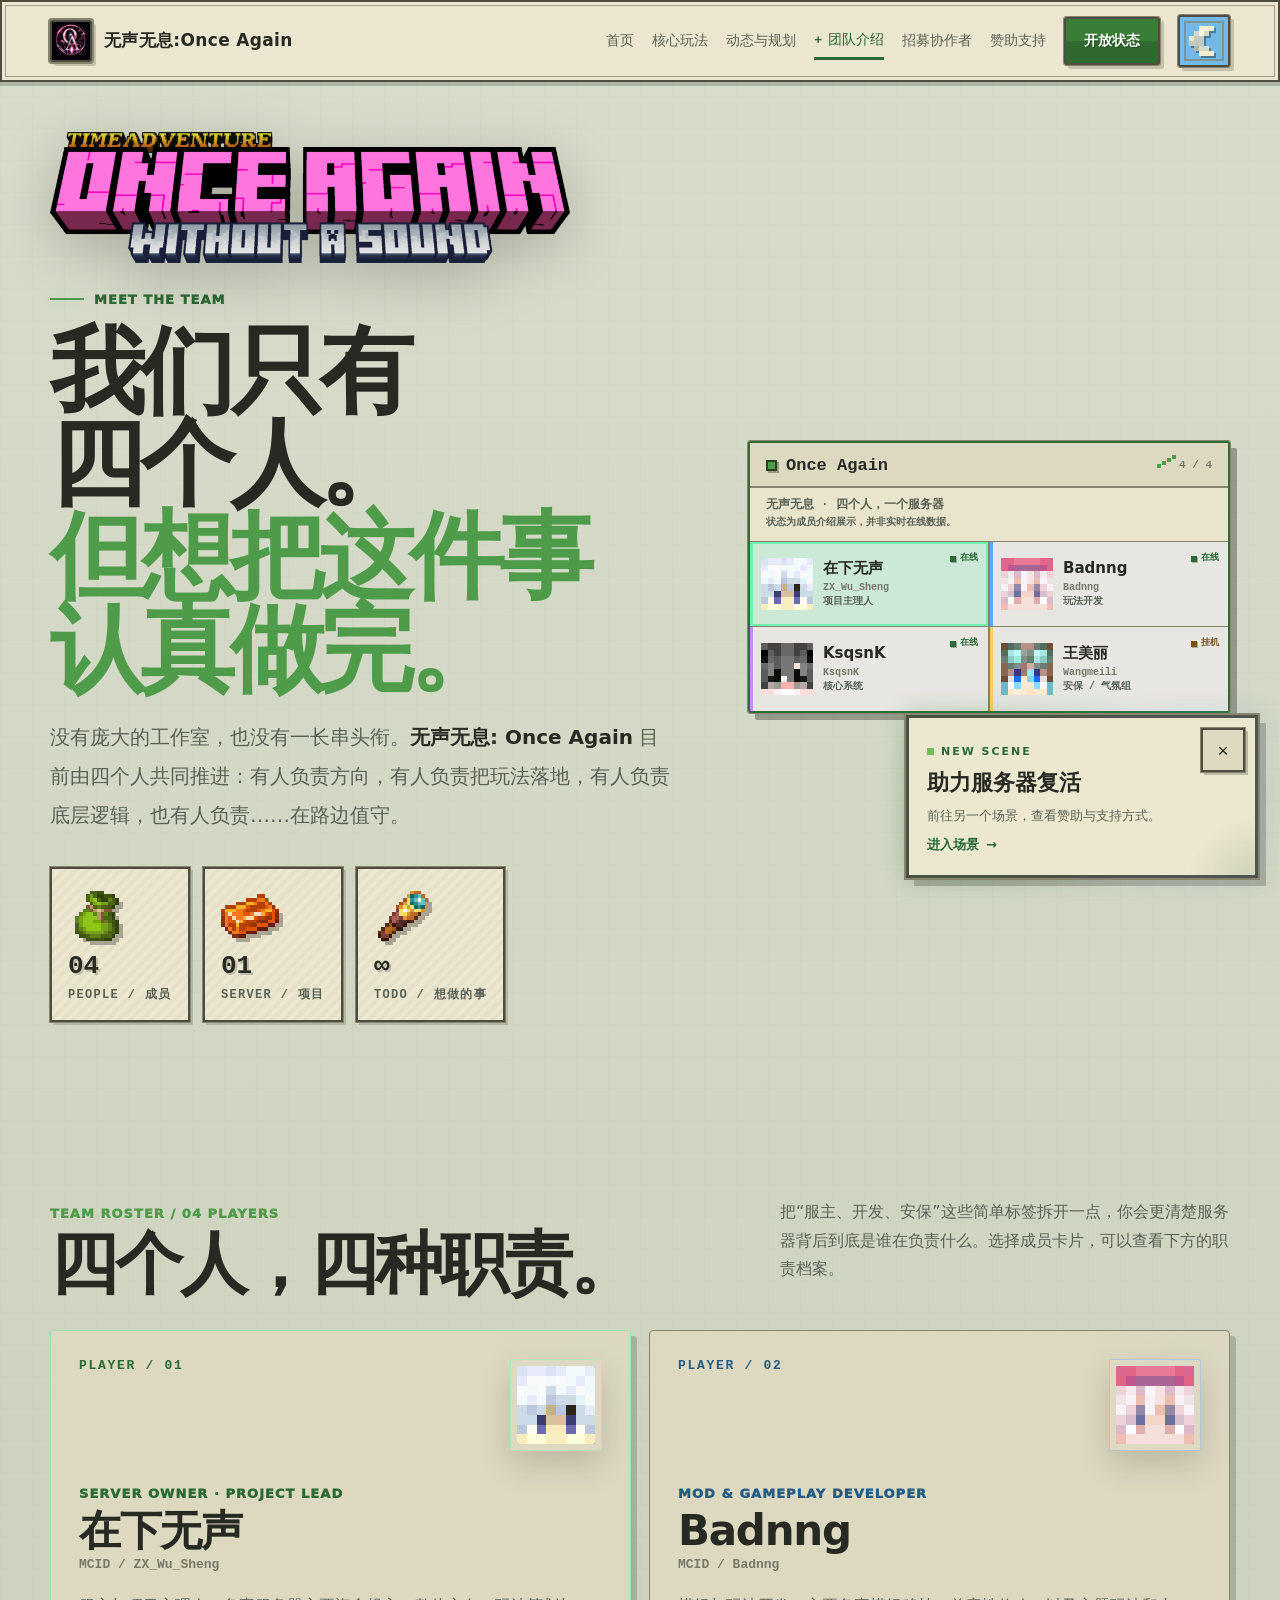
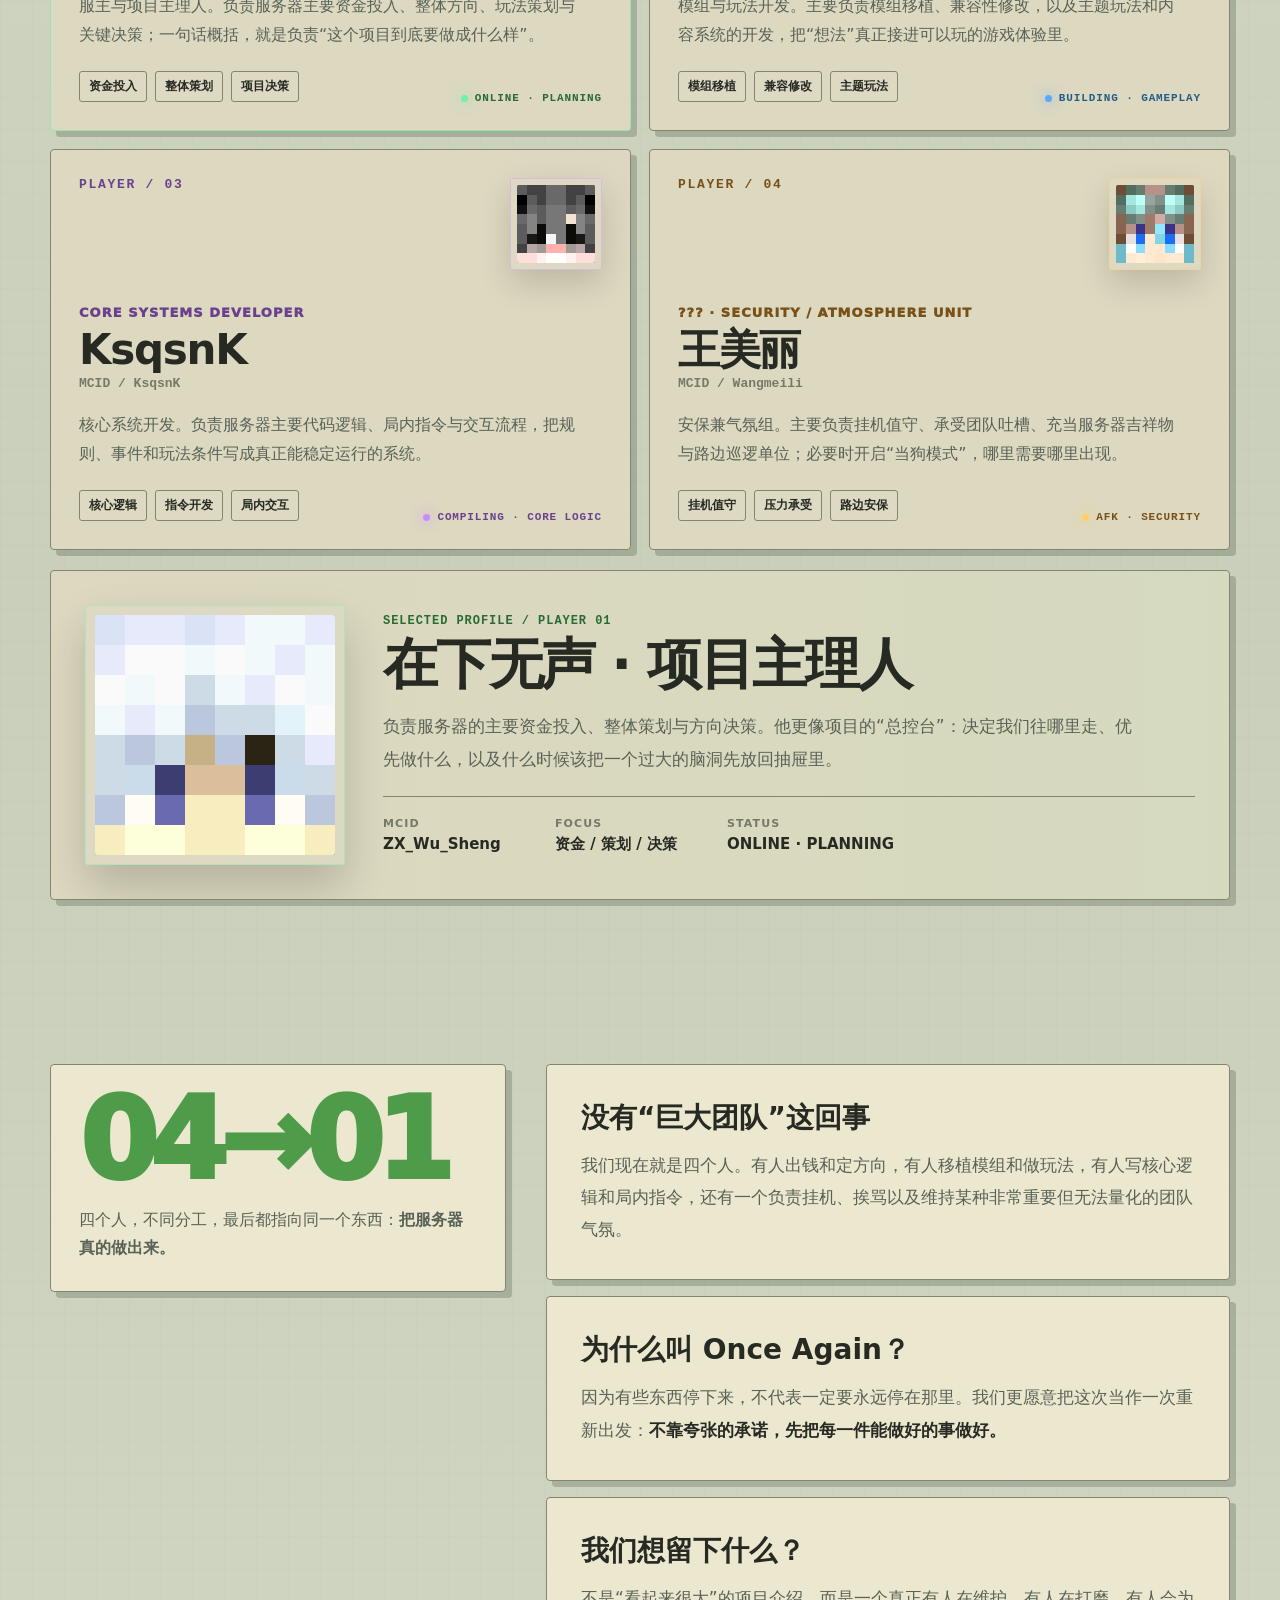
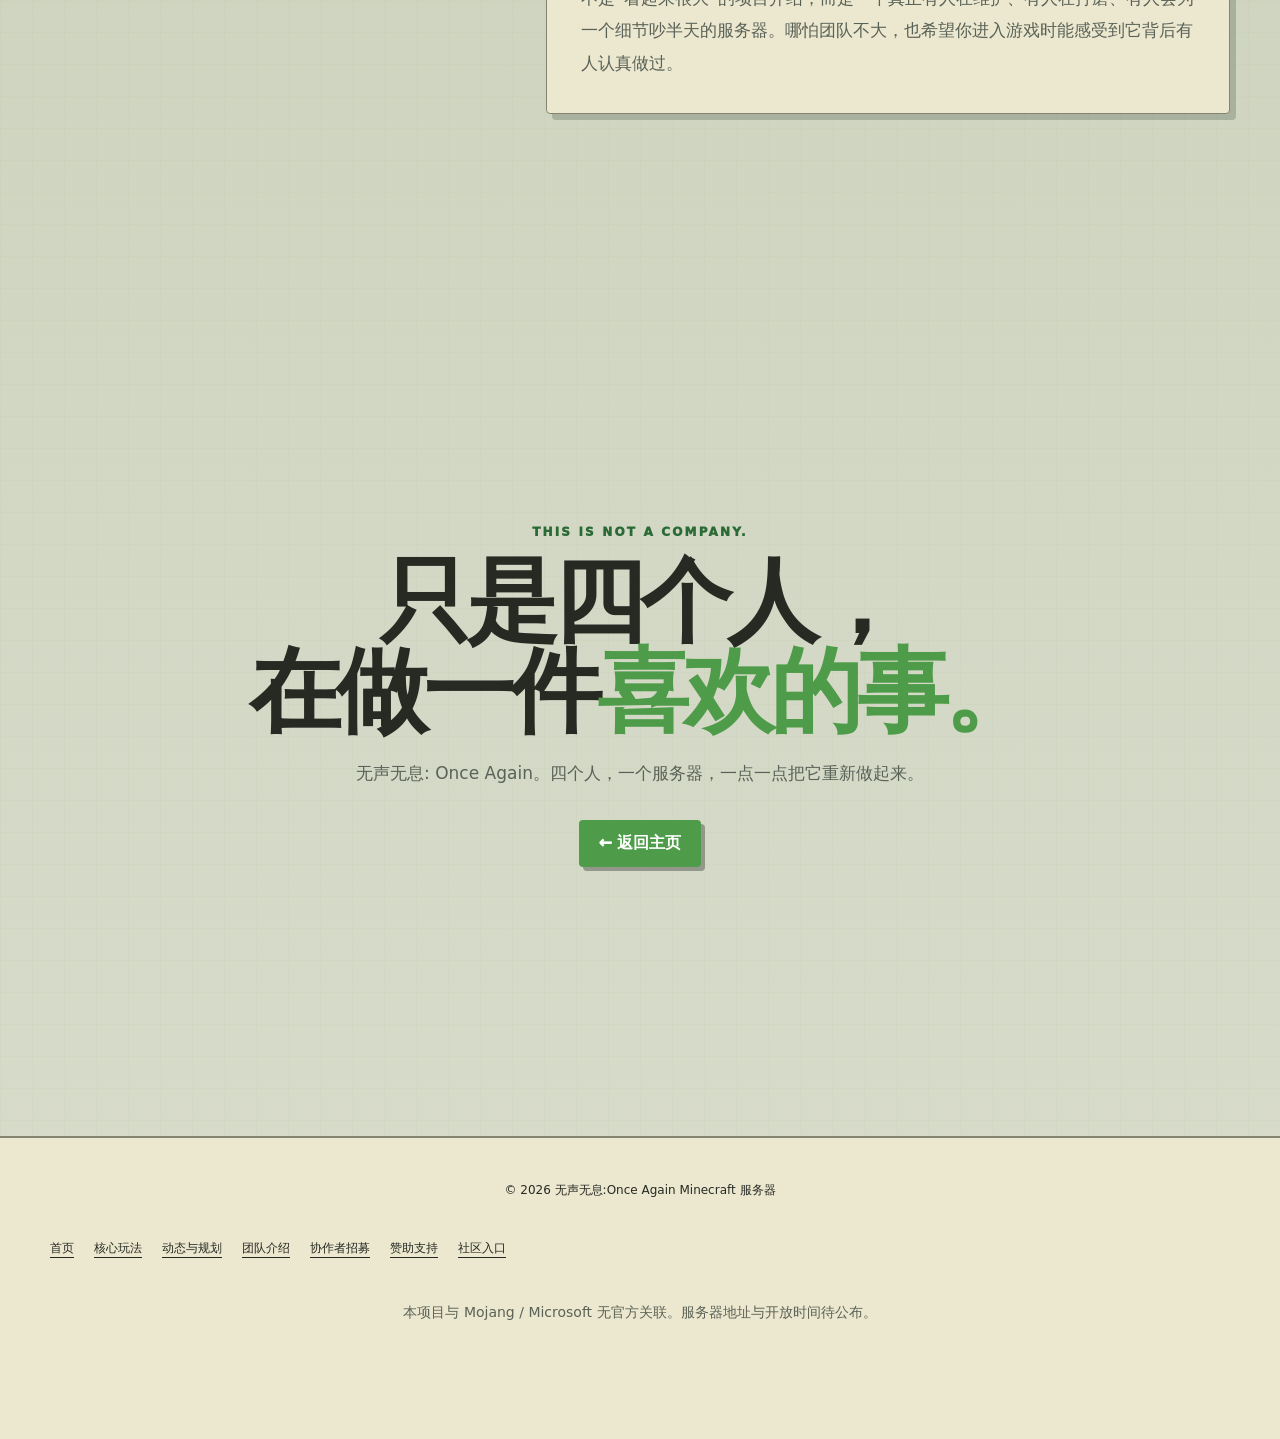
==== commit dfc506dc: "修复官网内容显示并优化响应式交互" ====
--- a/jieshao.html
+++ b/jieshao.html
@@ -24,8 +24,9 @@
     img.dataset.mcid = mcid;
     img.dataset.avatarSize = String(size);
     img.dataset.avatarSource = cachedAvatars[mcid] ? '0' : '1';
+    img.onerror = null;
+    img.hidden = false;
     img.style.display = 'block';
-    img.onerror = () => next(img);
     img.src = cachedAvatars[mcid] || remoteAvatar(mcid, size);
   }
 
@@ -34,6 +35,7 @@
     const mcid = img.dataset.mcid;
     if (!mcid || Number(img.dataset.avatarSource || 0) >= 1) {
       img.onerror = null;
+      img.hidden = true;
       img.style.display = 'none';
       return;
     }
@@ -44,6 +46,12 @@
   window.OAAvatarFallback = { start, next };
   document.addEventListener('error', function (event) {
     if (event.target instanceof HTMLImageElement && event.target.dataset.mcid) next(event.target);
+  }, true);
+  document.addEventListener('load', function (event) {
+    if (event.target instanceof HTMLImageElement && event.target.dataset.mcid) {
+      event.target.hidden = false;
+      event.target.style.display = 'block';
+    }
   }, true);
 })();
 </script>
@@ -501,8 +509,8 @@
 </style>
   <link rel="icon" type="image/png" href="assets/brand/favicon.png">
   <link rel="apple-touch-icon" href="assets/brand/apple-touch-icon.png">
-  <link rel="stylesheet" href="site-nav-shared.css?v=20261008">
-  <link rel="stylesheet" href="site-mobile-shared.css?v=20261008">
+  <link rel="stylesheet" href="site-nav-shared.css?v=20261009-2">
+  <link rel="stylesheet" href="site-mobile-shared.css?v=20261009-2">
   <script src="site-card-follow.js?v=20261008" defer></script>
   <link rel="canonical" href="https://zxwusheng.github.io/jieshao.html">
   <meta property="og:type" content="website">
@@ -517,7 +525,7 @@
   <meta property="og:image:alt" content="Once Again · Without A Sound">
   <meta name="twitter:card" content="summary_large_image">
   <script src="site-config.js?v=20261008" defer></script>
-  <script src="site-common.js?v=20261008" defer></script>
+  <script src="site-common.js?v=20261009-2" defer></script>
 </head>
 <body class="page-team">
   <a class="site-skip-link" href="#main-content">跳到主要内容</a>
@@ -697,7 +705,7 @@
 (() => {
   const $ = (selector) => document.querySelector(selector);
   const $$ = (selector) => [...document.querySelectorAll(selector)];
-  const reduceMotion = matchMedia('(prefers-reduced-motion: reduce)').matches;
+  const reduceMotion = matchMedia('(prefers-reduced-motion: reduce)');
   // 成员档案
   const members = {
     owner:{
@@ -753,7 +761,7 @@
   function selectOrbitMember(id){
     selectMember(id);
     const panel = $('#profilePanel');
-    if(panel) window.setTimeout(()=>panel.scrollIntoView({behavior:reduceMotion?'auto':'smooth',block:'center'}),80);
+    if(panel) window.setTimeout(()=>panel.scrollIntoView({behavior:reduceMotion.matches?'auto':'smooth',block:'center'}),80);
   }
   $$('.orbit-person').forEach(person=>{
     person.addEventListener('click',()=>selectOrbitMember(person.dataset.id));
--- a/site-nav-shared.css
+++ b/site-nav-shared.css
@@ -1,4 +1,4 @@
-/* Canonical navigation and logo preview, based on scene1.html. */
+/* 基于赞助页统一导航栏与标志预览。 */
 :root {
   --site-nav-bg: rgba(20, 32, 24, .96);
   --site-nav-panel: #142018;
@@ -19,7 +19,7 @@
   --site-nav-line: #85846e;
   --site-nav-text: #262a23;
   --site-nav-muted: #5b6256;
-  --site-nav-highlight: #4f8d45;
+  --site-nav-highlight: #2a6a34;
   --site-nav-shadow: 4px 4px 0 rgba(73, 75, 63, .24);
 }
 
@@ -299,7 +299,7 @@
 html[data-theme="light"] .navbar .oa-theme-sun { opacity: 0 !important; }
 html[data-theme="light"] .navbar .oa-theme-moon { opacity: 1 !important; }
 
-/* Viewport-wide pointer light keeps backgrounds and the shared navbar responsive. */
+/* 全视口指针光效让背景和公共导航栏同步响应。 */
 .oa-global-pointer-light {
   --oa-global-pointer-x: 50vw;
   --oa-global-pointer-y: 50vh;
@@ -333,7 +333,7 @@
   opacity: 1;
 }
 
-/* Stronger local response for cards, panels and the sponsor teaser. */
+/* 增强卡片、面板和赞助入口的局部响应。 */
 .oa-pointer-card {
   --oa-pointer-x: 50%;
   --oa-pointer-y: 50%;
@@ -633,7 +633,7 @@
   }
 }
 
-/* Canonical scene teaser shared by every page that exposes the sponsor entry. */
+/* 提供赞助入口的页面共用同一场景提示组件。 */
 .oa-scene-teaser {
   position: fixed !important;
   right: 22px !important;
@@ -871,7 +871,7 @@
   50% { opacity: 1; transform: scale(1); }
 }
 
-@media (max-width: 700px) {
+@media (max-width: 1100px) {
   .oa-scene-teaser {
     left: 50% !important;
     right: auto !important;
--- a/site-mobile-shared.css
+++ b/site-mobile-shared.css
@@ -1,4 +1,4 @@
-/* Shared visual system for the Once Again server pages. */
+/* Once Again 服务器页面共用的视觉样式。 */
 :root {
   --oa-ink: #172218;
   --oa-forest: #2f6f3d;
@@ -7,14 +7,15 @@
   --oa-grid-line: rgba(44, 82, 48, .10);
 }
 
-/* Shared functional components; retain the existing forest / paper palette. */
+/* 公共功能组件沿用现有森林绿与纸张配色。 */
 :root {
   --site-space: 16px;
   --site-motion-duration: .2s;
   --site-nav-clearance: 108px;
 }
 html { scroll-padding-top: var(--site-nav-clearance); }
-main [id] { scroll-margin-top: var(--site-nav-clearance); }
+/* 固定导航的偏移只由根滚动容器提供，避免锚点留白累加。 */
+main [id] { scroll-margin-top: 0 !important; }
 [hidden] { display: none !important; }
 img { max-width: 100%; }
 :where(a, button, textarea, input, select, summary, [tabindex]):focus-visible {
@@ -68,14 +69,32 @@
 .update-date { margin-block: 4px 12px; font-size: 14px; color: var(--site-nav-muted) !important; }
 .image-fallback { display: block; padding: 12px; color: var(--site-nav-text); line-height: 1.6; }
 html:not(.motion-ready) :is(.reveal, .reveal-left, .reveal-right, .reveal-smooth) {
-  opacity: 1 !important; visibility: visible !important; transform: none !important; filter: none !important;
-}
+  opacity: 1 !important; visibility: visible !important; transform: none !important; translate: none !important; filter: none !important;
+}
+.navbar .logo-image-wrap .image-fallback { padding: 0; font-size: 12px; font-weight: 900; }
+.page-team .metric.mc-item-failed::before { display: grid; place-items: center; line-height: 1.3; overflow-wrap: anywhere; }
+
+/* 浅色纸张上的小字使用更深的墨色，保留卡片与装饰的原配色。 */
+html[data-theme="light"] :is(.page-home .eyebrow, .page-team .eyebrow, .page-team .micro, .page-team .profile-label, .page-team .player-status, .oa-scene-kicker) {
+  color: var(--site-nav-highlight) !important;
+}
+html[data-theme="light"] .page-team .member-card { --member-ink: #2a6a34; }
+html[data-theme="light"] .page-team .member-card.badnng { --member-ink: #235d87; }
+html[data-theme="light"] .page-team .member-card.ksq { --member-ink: #6b408c; }
+html[data-theme="light"] .page-team .member-card.wang { --member-ink: #785018; }
+html[data-theme="light"] .page-team .member-card :is(.member-number, .member-role, .status) { color: var(--member-ink); }
+html[data-theme="light"] .page-team .op4 .player-status { color: #785018 !important; }
+html[data-theme="light"] .page-recruit :is(.recruit-kicker, .mc-statusbar strong, .mc-slot, .role-card small, .terms-panel h3, .contact-card .label) {
+  color: var(--site-nav-highlight);
+}
+html[data-theme="light"] .page-recruit .role-card::after { color: var(--site-nav-highlight); }
+html[data-theme="light"] .page-recruit .recruit-alert strong { color: #7a511b; }
 
 body {
   text-rendering: optimizeLegibility;
 }
 
-/* Shared motion contract: short, composited transitions with one easing curve. */
+/* 公共动效采用短时过渡与统一缓动曲线，优先使用合成属性。 */
 :root { --oa-motion-ease: cubic-bezier(.16, 1, .3, 1); }
 .reveal, .reveal-left, .reveal-right, .reveal-smooth { will-change: auto; }
 .page-home .reveal, .page-home .reveal-left, .page-home .reveal-right {
@@ -93,7 +112,7 @@
   transition-timing-function: var(--oa-motion-ease) !important;
 }
 .page-team .member-card {
-  transition: transform .2s var(--oa-motion-ease), border-color .2s ease, box-shadow .2s ease !important;
+  transition: opacity .34s ease, transform .2s var(--oa-motion-ease), border-color .2s ease, box-shadow .2s ease !important;
 }
 .page-team .member-card::before,
 .page-team .member-card::after {
@@ -170,7 +189,7 @@
   text-wrap: pretty;
 }
 
-/* Shared mobile layout contract for every Once Again page. */
+/* 所有 Once Again 页面共用的移动端布局约定。 */
 @media (max-width: 700px) {
   html,
   body,
@@ -188,7 +207,7 @@
   }
 
   html {
-    scroll-padding-top: 82px;
+    scroll-padding-top: var(--site-nav-clearance);
   }
 
   body {
@@ -200,7 +219,7 @@
   }
 
   main section[id] {
-    scroll-margin-top: 82px;
+    scroll-margin-top: 0;
   }
 
   .navbar .container {
@@ -313,7 +332,7 @@
     padding-bottom: 76px;
   }
 
-  /* Homepage and inactive homepage preview. */
+  /* 首页与本地保留的旧首页预览。 */
   .page-home .hero {
     min-height: auto !important;
     padding: 100px 0 50px !important;
@@ -420,7 +439,7 @@
     padding: 24px 16px !important;
   }
 
-  /* Team introduction. */
+  /* 团队介绍。 */
   .page-team .hero {
     min-height: auto !important;
     padding: 96px 0 38px !important;
@@ -445,6 +464,8 @@
     margin-bottom: 7px !important;
   }
 
+  .page-team .metric.mc-item-failed::before { width: 44px; height: 44px; }
+
   .page-team .metric b {
     font-size: 23px !important;
   }
@@ -494,7 +515,7 @@
     translate: 0 -4px !important;
   }
 
-  /* Sponsor page. */
+  /* 赞助页面。 */
   .page-sponsor .page {
     width: calc(100% - 28px) !important;
   }
@@ -581,6 +602,9 @@
     margin-bottom: 6px !important;
   }
 
+  .page-team .metric.mc-item-failed::before { width: 40px; height: 40px; }
+  .page-recruit .mc-loadout { grid-template-columns: repeat(3, minmax(0, 1fr)); }
+
   .page-team .metric b {
     font-size: 21px !important;
   }
@@ -590,8 +614,8 @@
   }
 }
 
-/* Touch browsers can keep :hover after a tap. Prevent hover transforms from
-   changing geometry on small screens while retaining the visual states. */
+/* 触屏浏览器点击后可能保留悬停状态；保留视觉反馈，
+   但避免悬停变换改变小屏幕上的布局尺寸。 */
 @media (max-width: 700px) and (hover: none) {
   .navbar .logo:hover .logo-image-wrap,
   .navbar .nav-links a:hover,
@@ -610,7 +634,7 @@
   .contact-card:hover,
   .journey-step:hover,
   .oa-float-control:hover,
-  .oa-scene-close:hover {
+  .role-card:hover {
     transform: none !important;
   }
 
@@ -623,6 +647,8 @@
   .oa-scene-teaser:hover {
     transform: translateX(-50%) !important;
   }
+
+  .oa-scene-close:hover { transform: translateY(-50%) !important; }
 }
 
 @media (max-width: 700px) {
@@ -676,7 +702,7 @@
     padding-bottom: 84px !important;
   }
 }
-/* Final shared component rules override legacy page-specific patches. */
+/* 最终公共组件规则覆盖页面中旧有的局部补丁。 */
 .navbar .logo { min-width: 0 !important; }
 .navbar .logo-image-wrap { padding: 0 !important; }
 .navbar .logo-name { text-decoration: none; }
@@ -712,6 +738,9 @@
   .navbar .nav-links, .navbar.scrolled .nav-links { top: 84px !important; max-height: calc(100svh - 100px); overflow-y: auto; }
   .navbar .nav-links a { min-height: 44px !important; display: flex !important; align-items: center !important; }
   .navbar .nav-inner, .navbar.scrolled .nav-inner { min-height: 72px !important; }
+  body:has(.oa-scene-teaser) main { padding-bottom: 84px; }
+  .oa-scene-teaser-inner { padding-right: 56px !important; }
+  .oa-scene-close, html[data-theme="light"] .oa-scene-close { right: 4px !important; }
 }
 @media (max-width: 700px) {
   :root { --site-nav-clearance: 90px; }
@@ -756,7 +785,7 @@
 .image-fallback:empty { display: none; }
 html.site-ready .site-script-note { display: none; }
 html:not(.site-ready) .navbar .menu-button { display: none !important; }
-/* Keep the first-screen copy available while the decorative scene animates. */
+/* 装饰场景播放动画时，首屏文字仍立即显示。 */
 .page-home .hero :is(.hero-title-line, .hero-description, .hero-actions, .hero-server-address) {
   opacity: 1 !important; transform: none !important; animation: none !important;
 }
